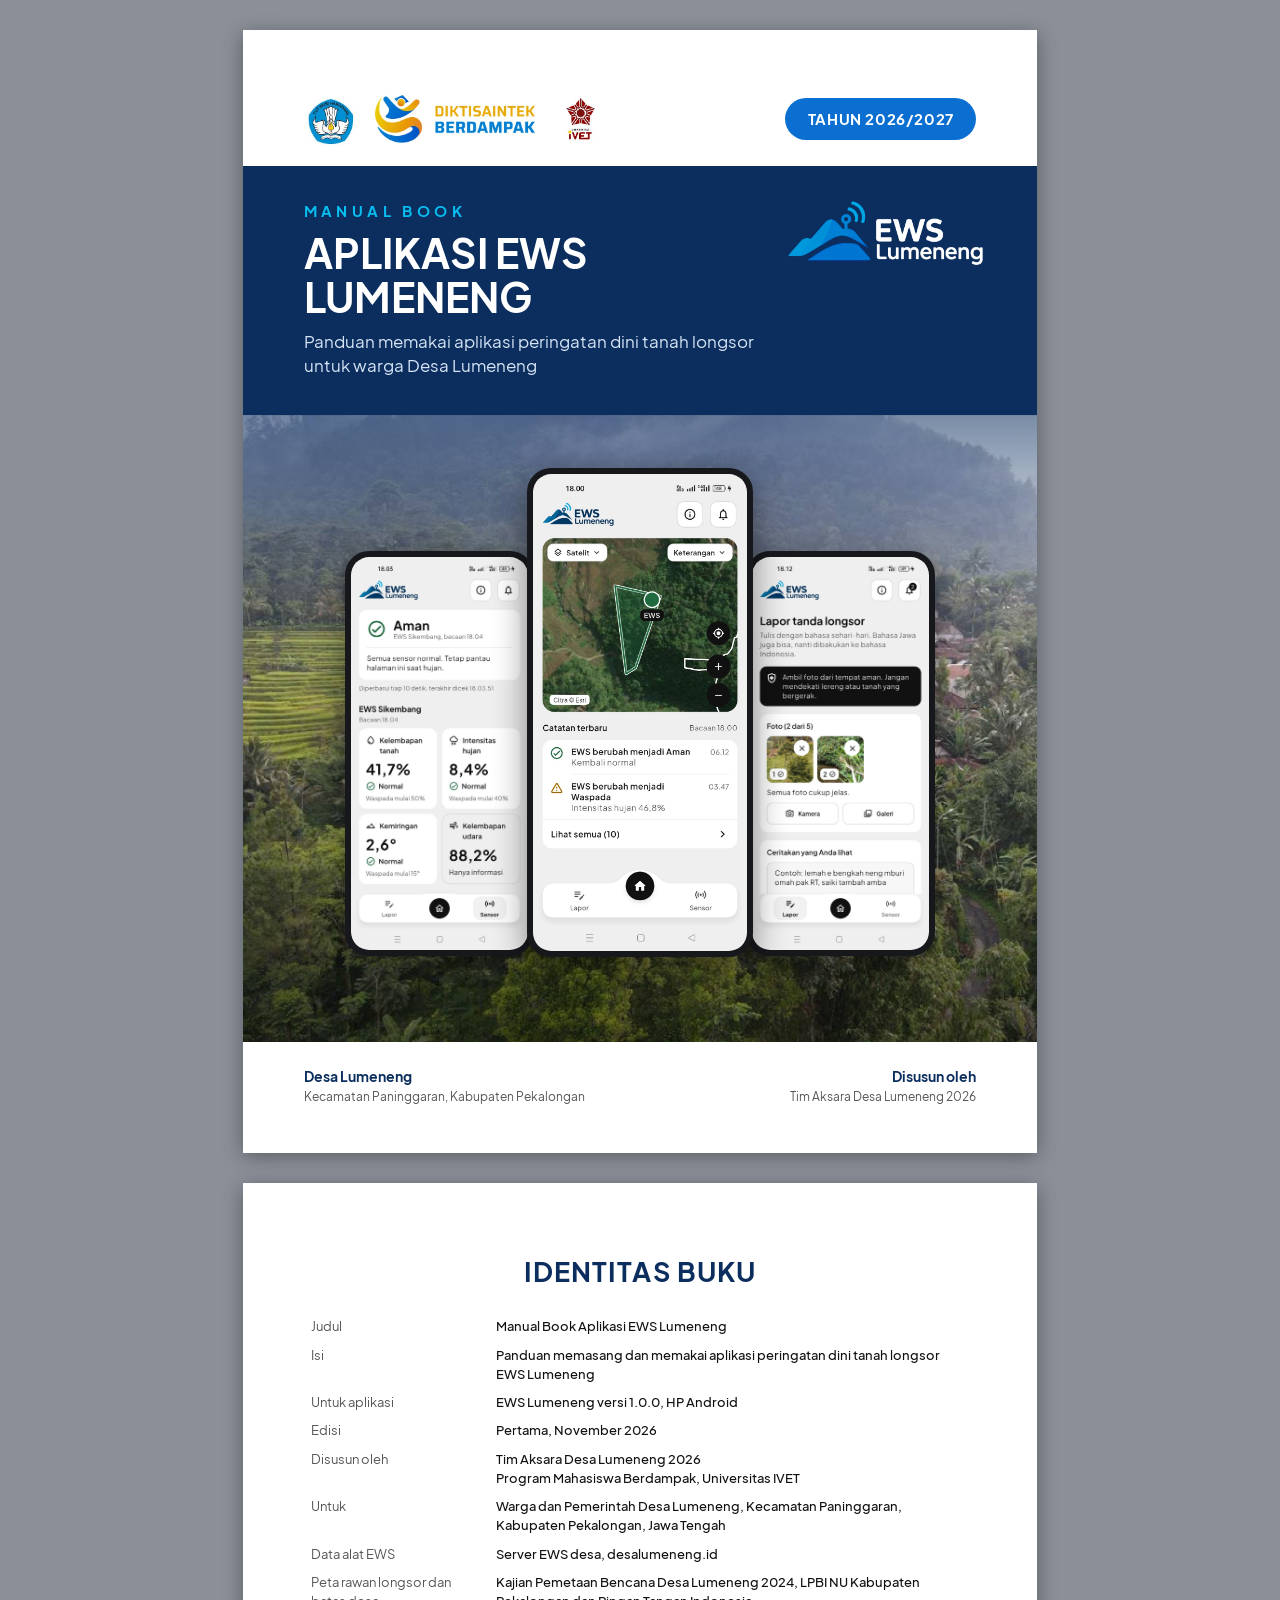
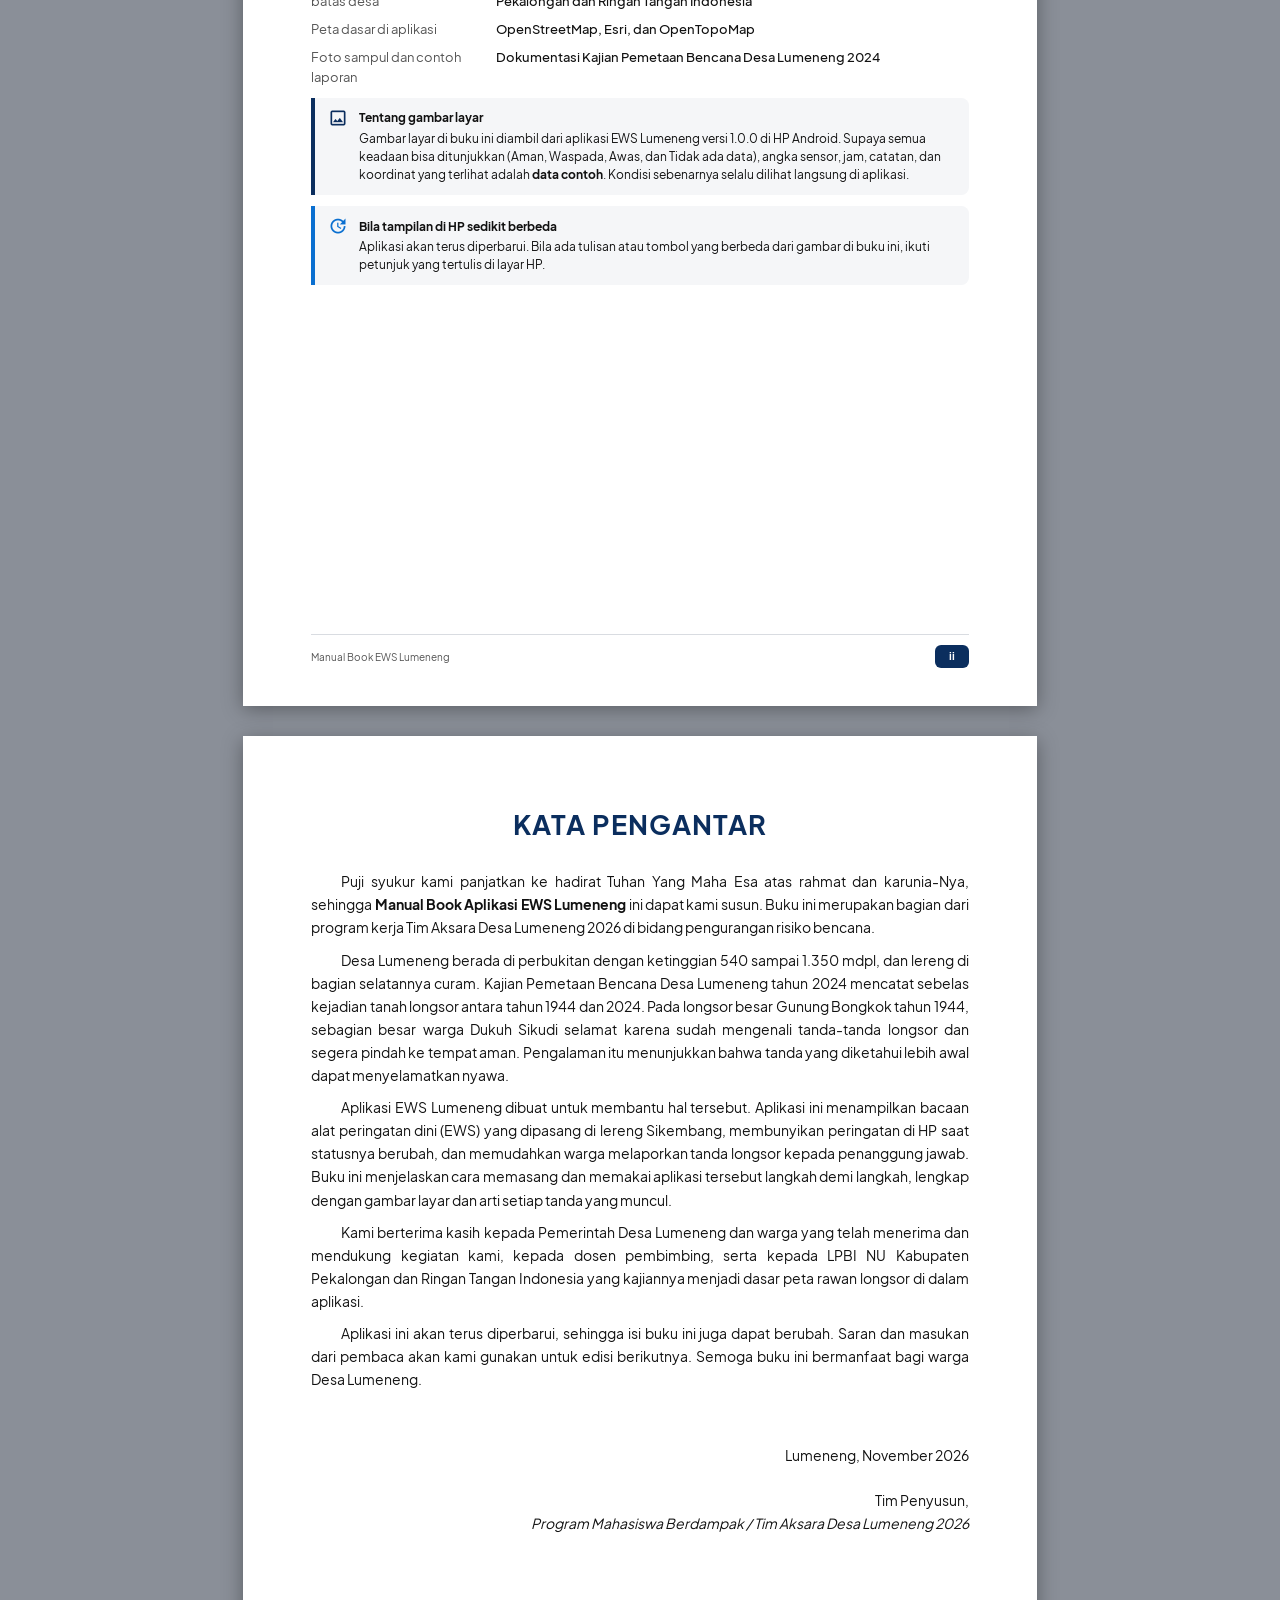
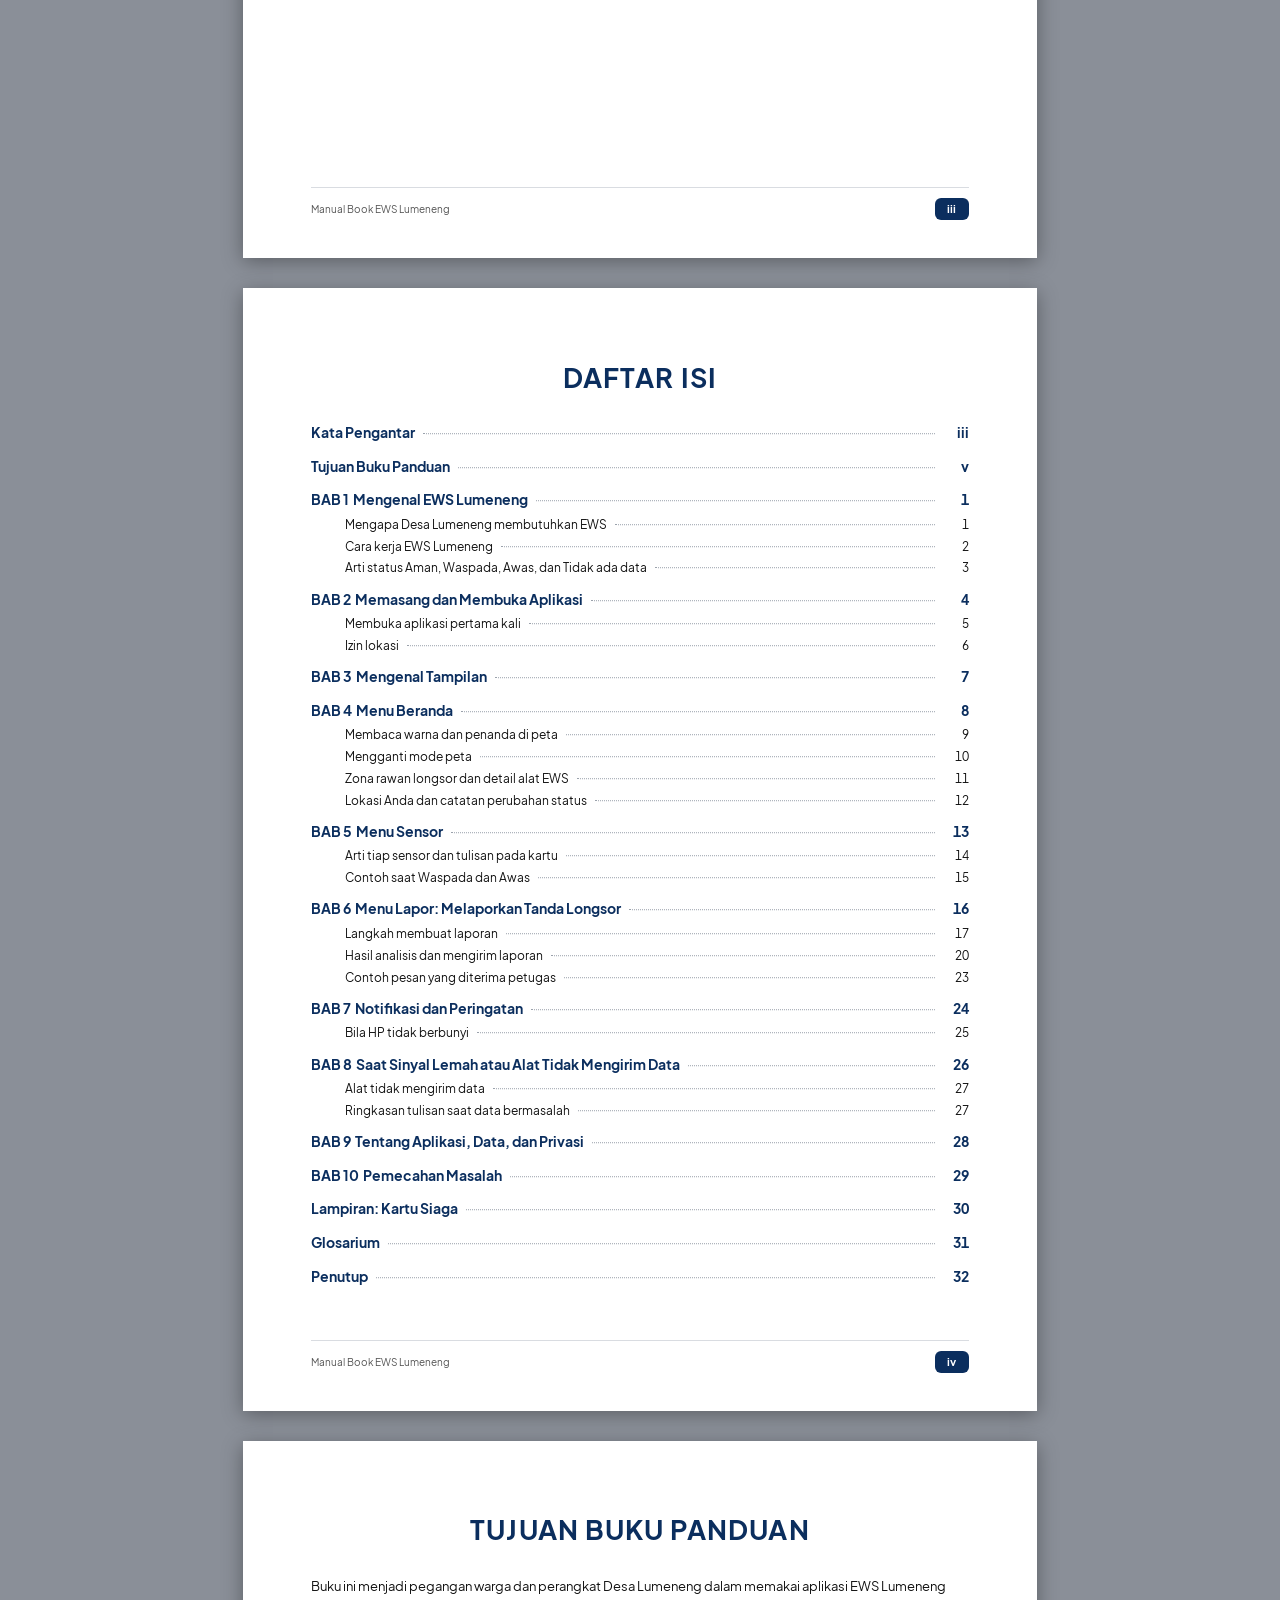
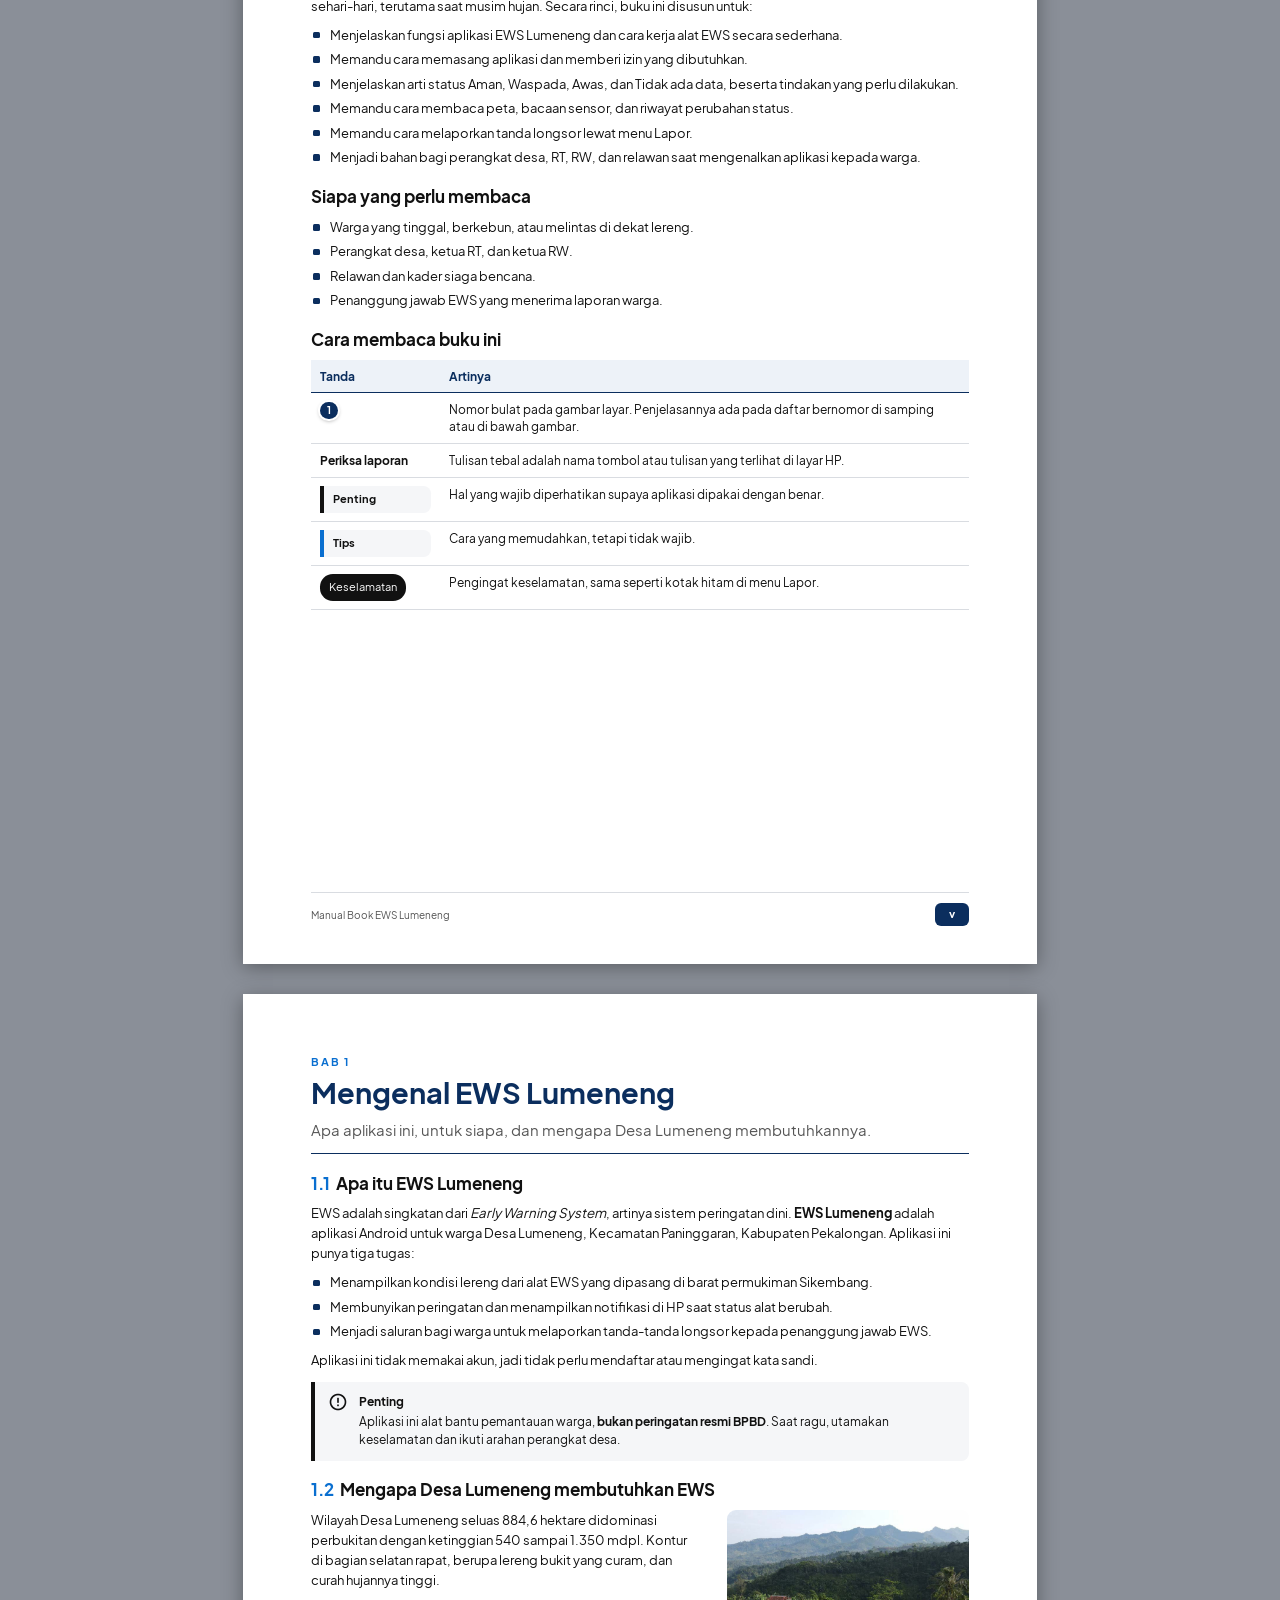
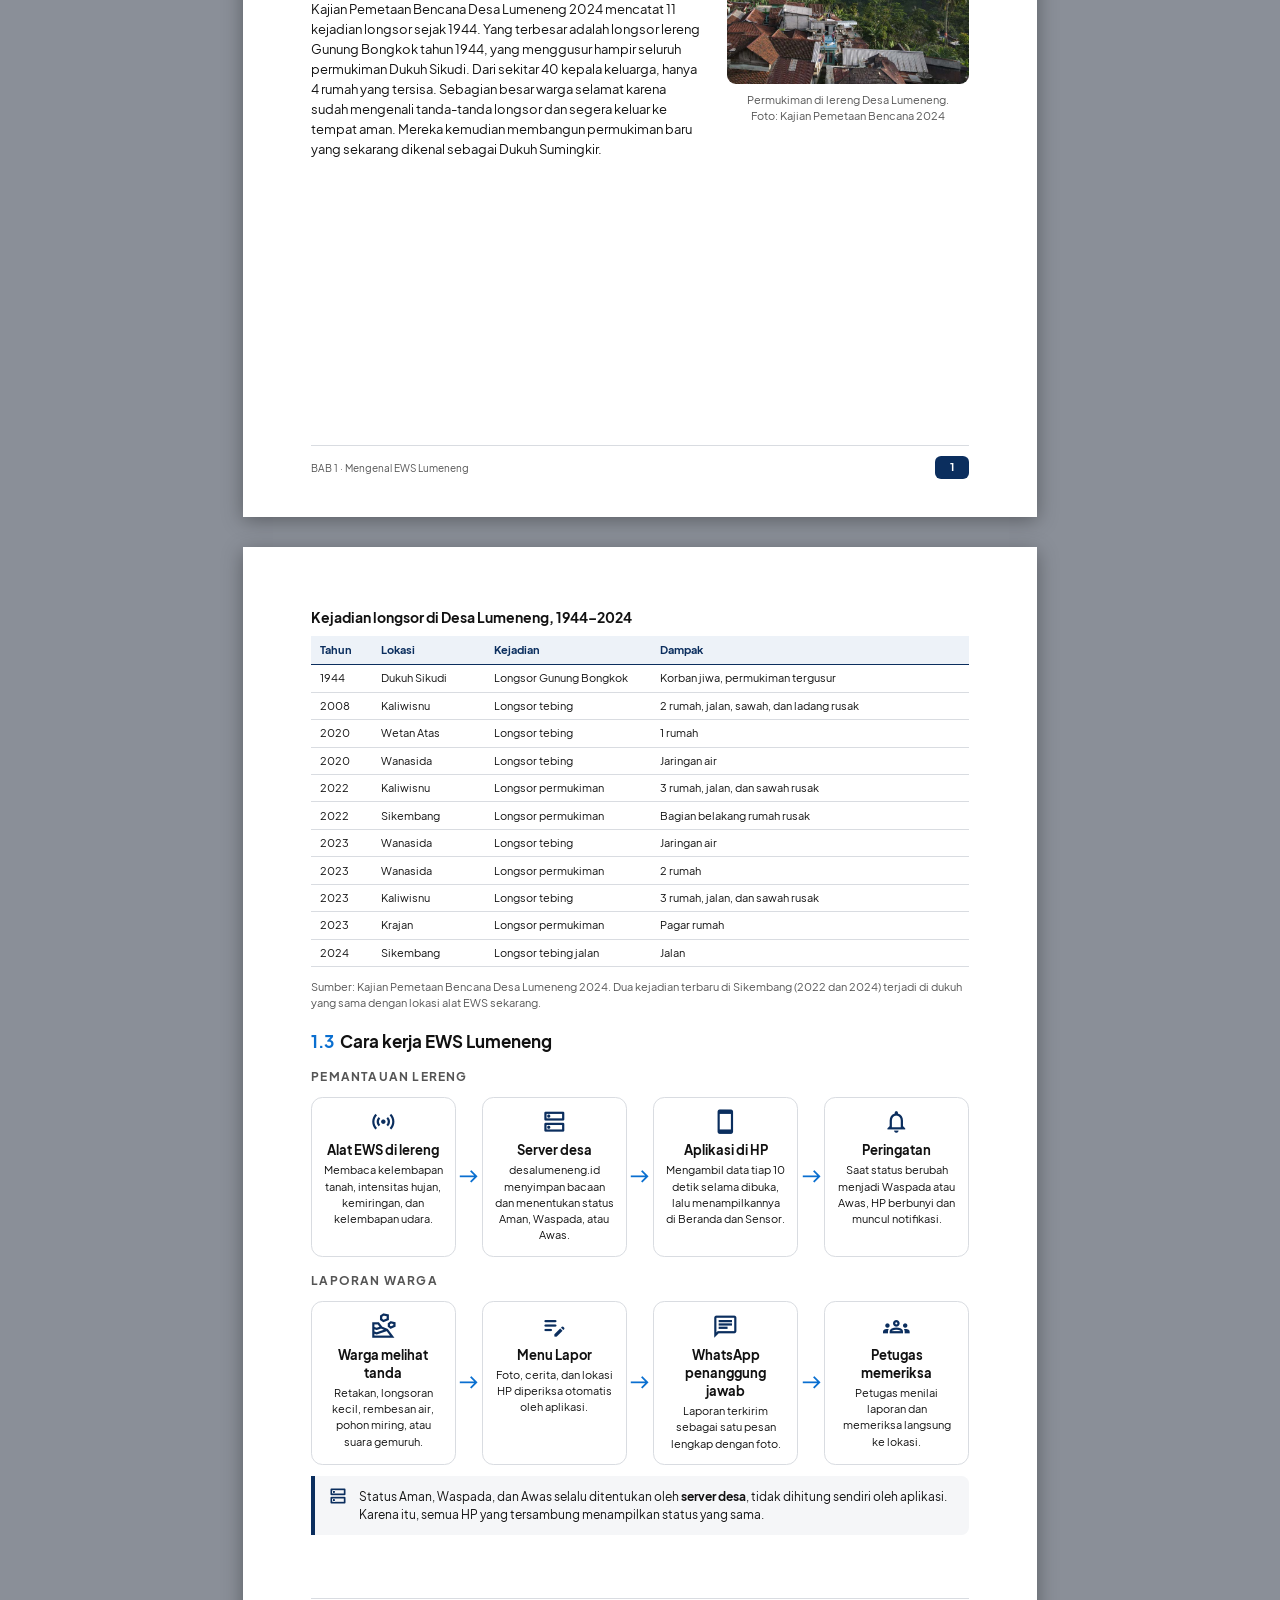
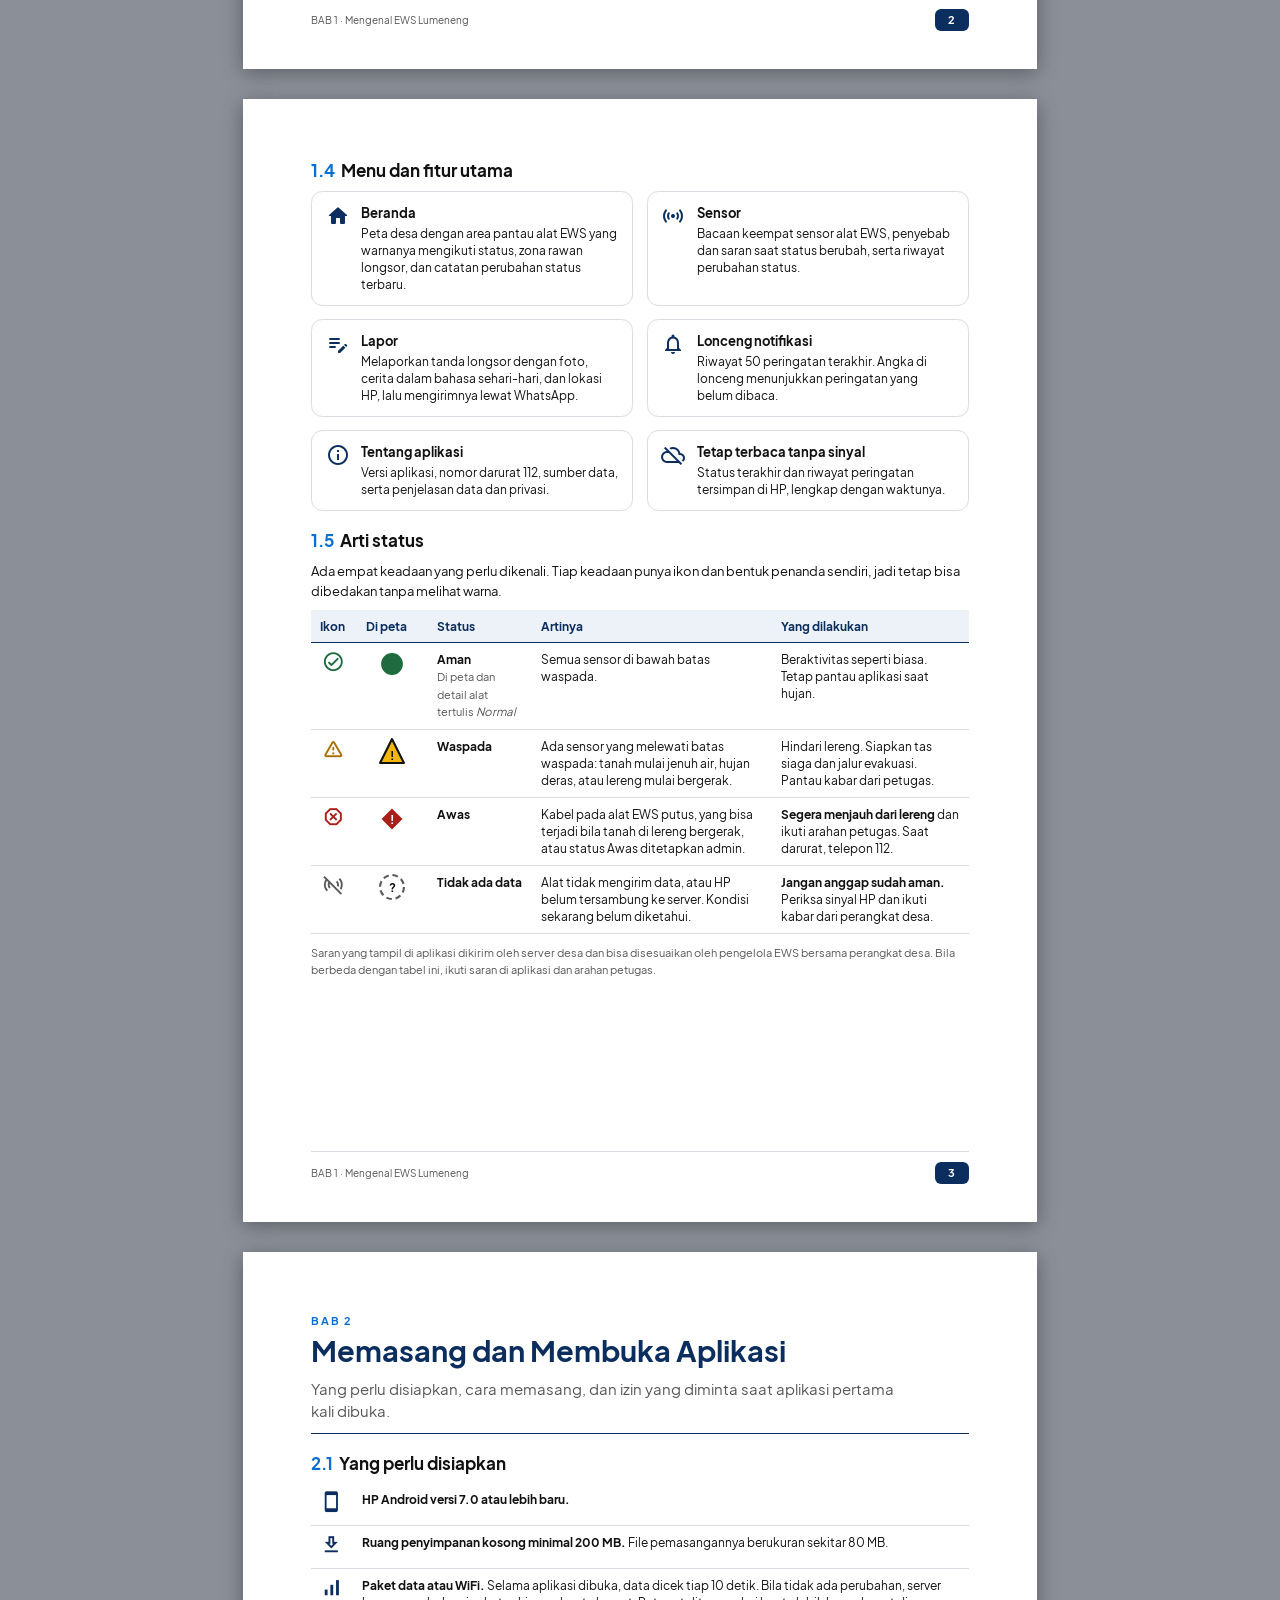
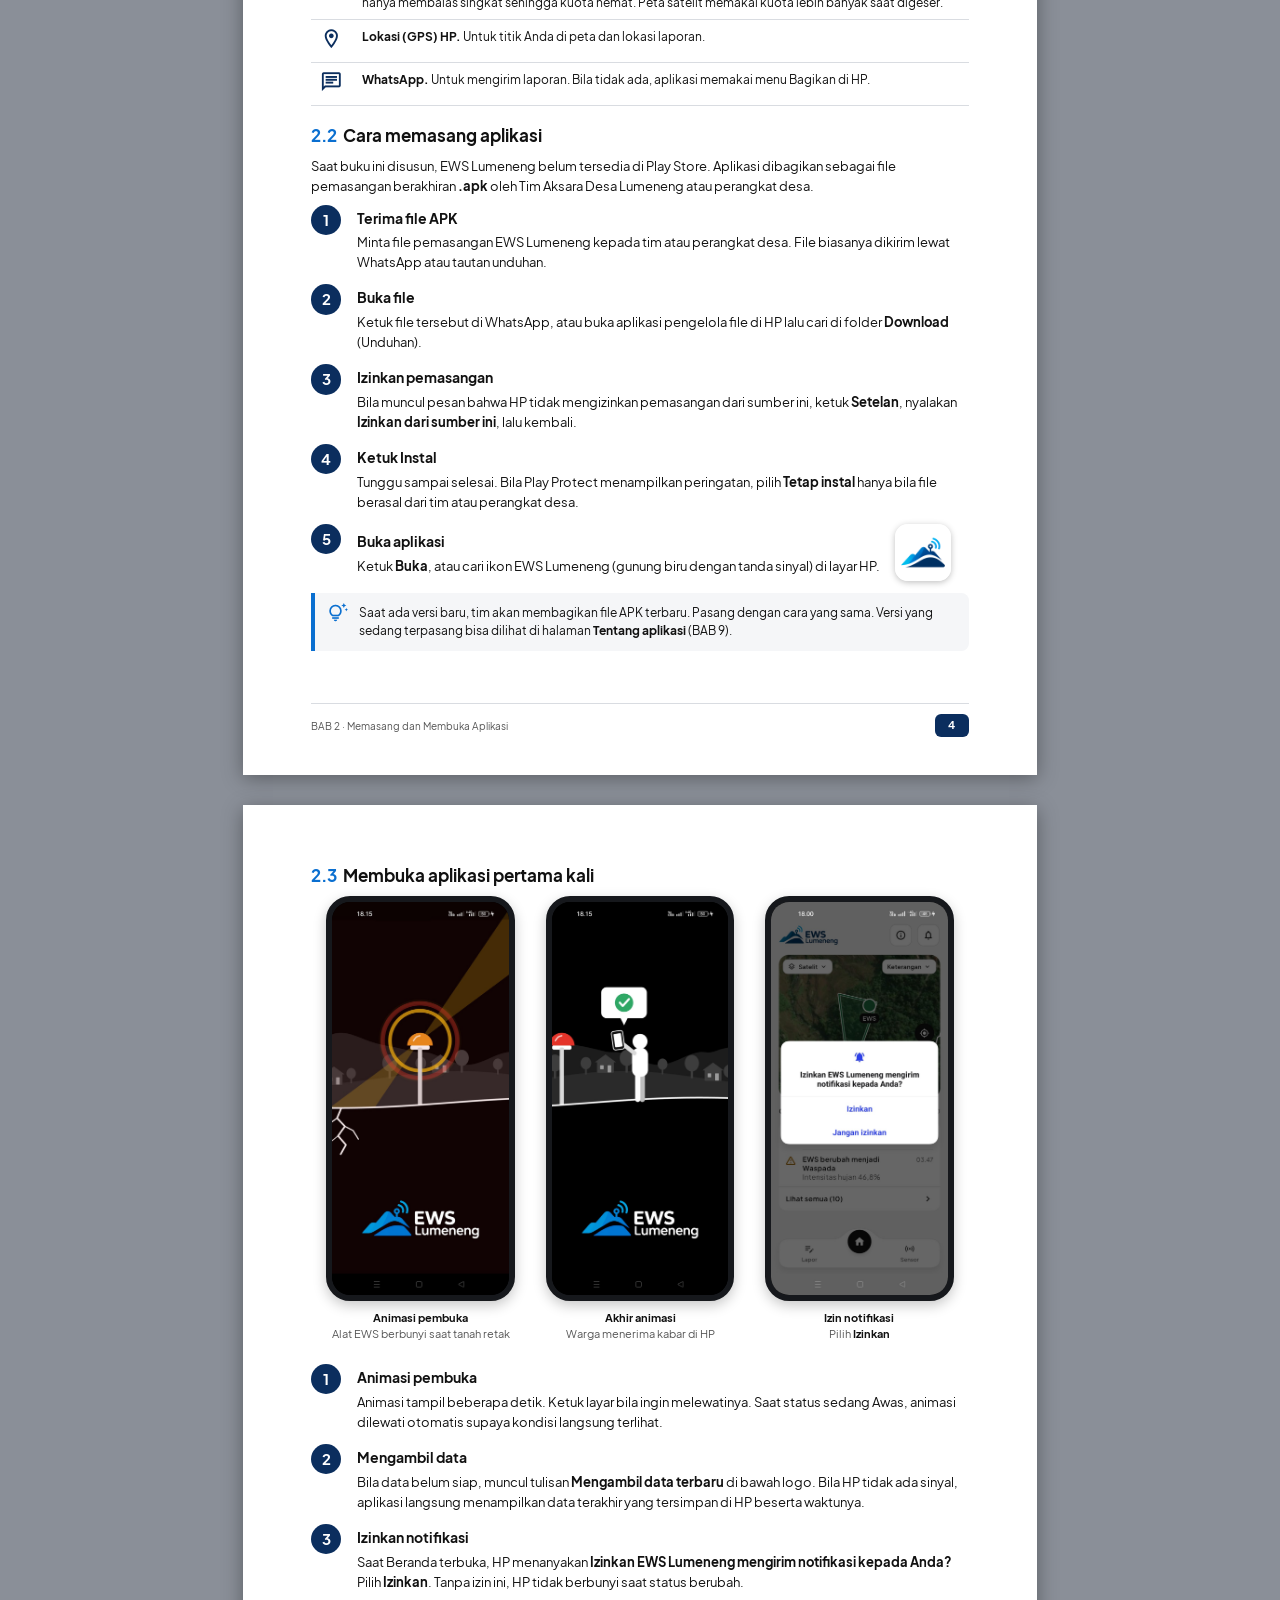
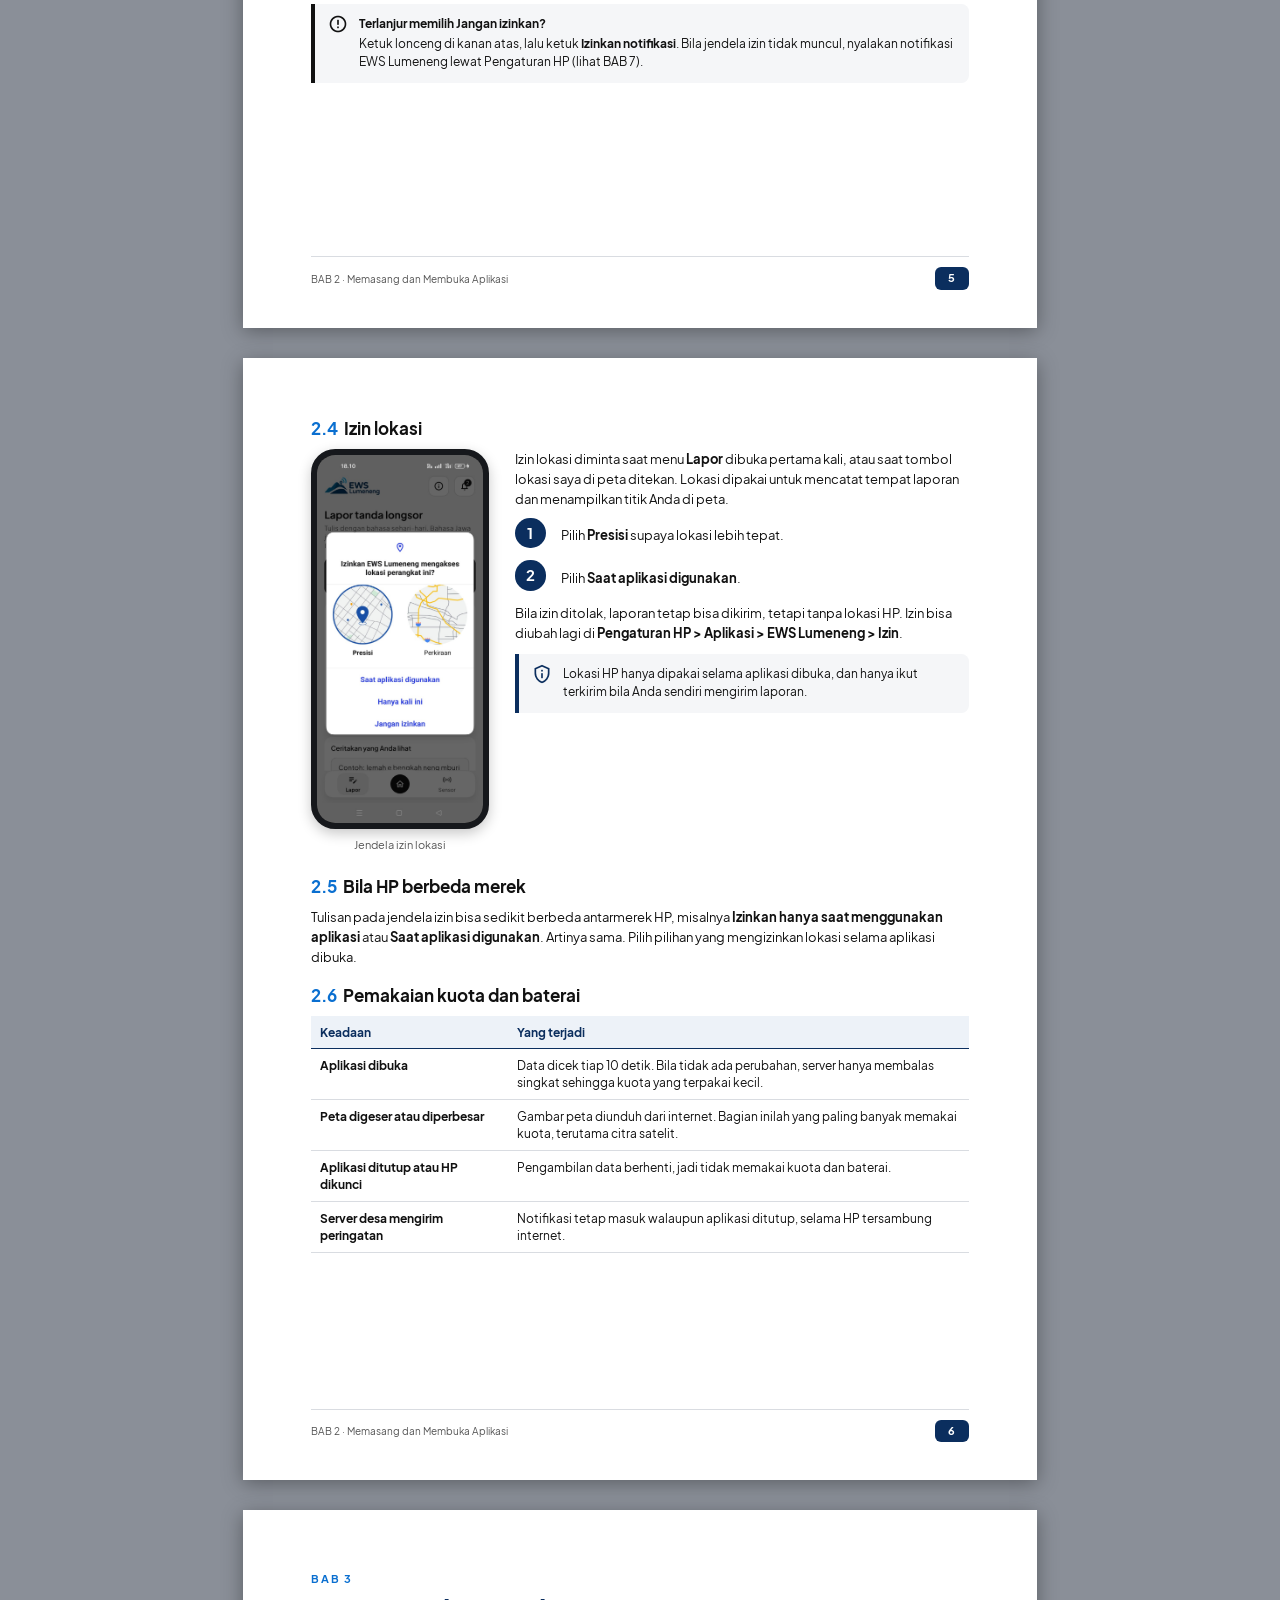
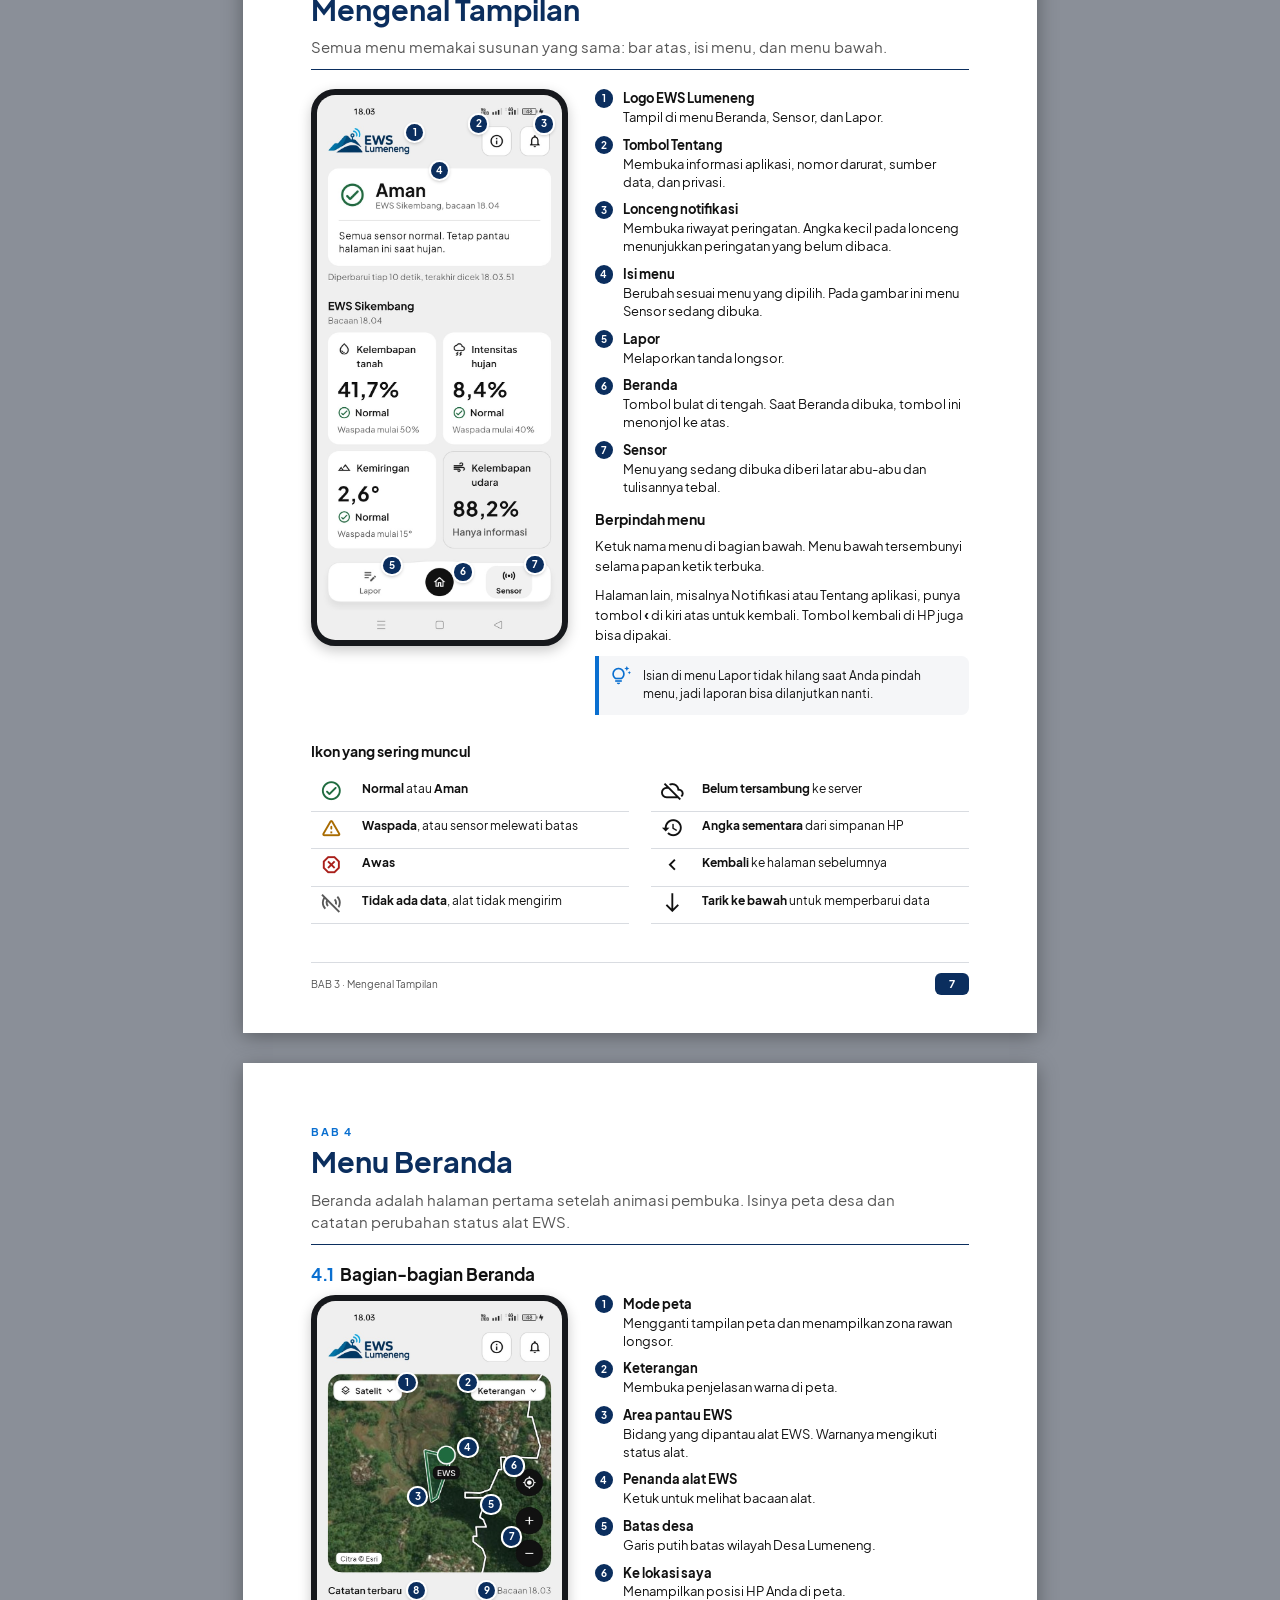
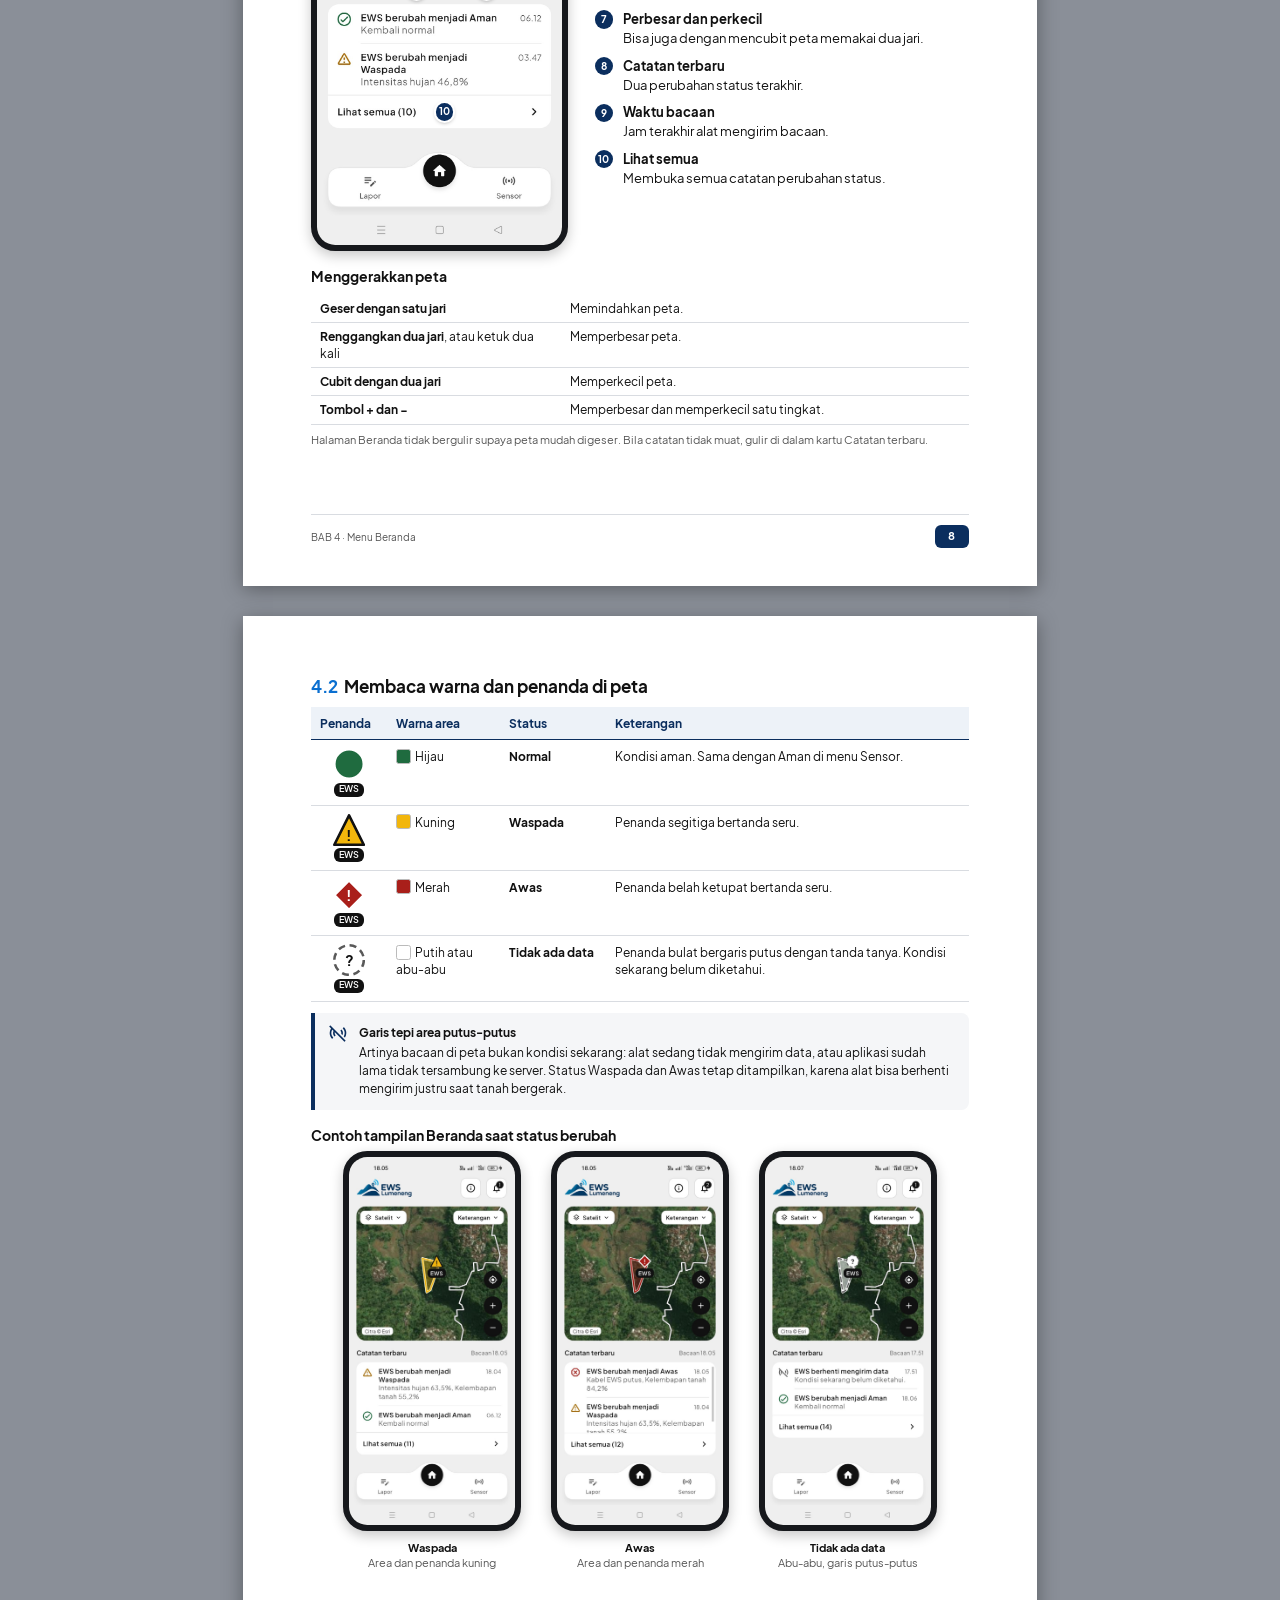
==== manual_book/sumber/manual.html @ 01631544 "docs: user manual for EWS Lumeneng, plus deck tweak 38-page Bahasa Indonesia manual in manual_book/," ====
<!doctype html>
<html lang="id">
<head>
<meta charset="utf-8">
<title>Manual Book Aplikasi EWS Lumeneng</title>
<link rel="stylesheet" href="manual.css">
</head>
<body>

<svg width="0" height="0" style="position:absolute" aria-hidden="true">
  <defs>
    <symbol id="m-normal" viewBox="0 0 32 32">
      <circle cx="16" cy="16" r="14.7" fill="#1F6B3F" stroke="#fff" stroke-width="2.56"/>
    </symbol>
    <symbol id="m-waspada" viewBox="0 0 32 32">
      <path d="M16 1.3 L30.7 30.7 L1.3 30.7 Z" fill="#F2B60C" stroke="#111" stroke-width="2.56" stroke-linejoin="round"/>
      <text x="16" y="27.2" text-anchor="middle" font-family="Jakarta" font-weight="700" font-size="15" fill="#111">!</text>
    </symbol>
    <symbol id="m-awas" viewBox="0 0 32 32">
      <path d="M16 1.3 L30.7 16 L16 30.7 L1.3 16 Z" fill="#A91F1A" stroke="#fff" stroke-width="2.56" stroke-linejoin="round"/>
      <text x="16" y="21.6" text-anchor="middle" font-family="Jakarta" font-weight="700" font-size="15" fill="#fff">!</text>
    </symbol>
    <symbol id="m-nodata" viewBox="0 0 32 32">
      <circle cx="16" cy="16" r="14.7" fill="#fff"/>
      <circle cx="16" cy="16" r="14.7" fill="none" stroke="#595959" stroke-width="2.56" stroke-dasharray="6.94 4.62"/>
      <text x="16" y="21.6" text-anchor="middle" font-family="Jakarta" font-weight="700" font-size="15" fill="#111">?</text>
    </symbol>
  </defs>
</svg>

<!-- ===================== SAMPUL ===================== -->
<section class="page cover nonum front">
  <div class="top">
    <div class="logos">
      <img src="img/logo_kemdikti.png" alt="Kemendiktisaintek">
      <img class="wide" src="img/logo_berdampak.png" alt="Diktisaintek Berdampak">
      <img src="img/logo_ivet.png" alt="Universitas IVET">
    </div>
    <div class="year">TAHUN 2026/2027</div>
  </div>
  <div class="band">
    <div class="kicker">MANUAL BOOK</div>
    <div class="title">APLIKASI EWS<br>LUMENENG</div>
    <div class="sub">Panduan memakai aplikasi peringatan dini tanah longsor untuk warga Desa Lumeneng</div>
    <img class="applogo" src="img/logo_wordmark_light.png" alt="EWS Lumeneng">
  </div>
  <div class="scene">
    <div class="photo" style="background-image:url('img/foto_lumeneng.jpg')"></div>
    <div class="shade"></div>
    <div class="phone" style="width:50mm;left:27mm;top:36mm;"><img src="img/sensor_atas.jpg" alt=""></div>
    <div class="phone" style="width:50mm;left:133mm;top:36mm;"><img src="img/lapor_2_foto.jpg" alt=""></div>
    <div class="phone" style="width:60mm;left:75mm;top:14mm;z-index:2;"><img src="img/beranda.jpg" alt=""></div>
  </div>
  <div class="bottom">
    <div><b>Desa Lumeneng</b><br>Kecamatan Paninggaran, Kabupaten Pekalongan</div>
    <div style="text-align:right"><b>Disusun oleh</b><br>Tim Aksara Desa Lumeneng 2026</div>
  </div>
</section>

<!-- ===================== IDENTITAS ===================== -->
<section class="page front">
  <div class="front-title">IDENTITAS BUKU</div>
  <dl class="meta">
    <dt>Judul</dt><dd>Manual Book Aplikasi EWS Lumeneng</dd>
    <dt>Isi</dt><dd>Panduan memasang dan memakai aplikasi peringatan dini tanah longsor EWS Lumeneng</dd>
    <dt>Untuk aplikasi</dt><dd>EWS Lumeneng versi 1.0.0, HP Android</dd>
    <dt>Edisi</dt><dd>Pertama, November 2026</dd>
    <dt>Disusun oleh</dt><dd>Tim Aksara Desa Lumeneng 2026<br>Program Mahasiswa Berdampak, Universitas IVET</dd>
    <dt>Untuk</dt><dd>Warga dan Pemerintah Desa Lumeneng, Kecamatan Paninggaran, Kabupaten Pekalongan, Jawa Tengah</dd>
    <dt>Data alat EWS</dt><dd>Server EWS desa, desalumeneng.id</dd>
    <dt>Peta rawan longsor dan batas desa</dt><dd>Kajian Pemetaan Bencana Desa Lumeneng 2024, LPBI NU Kabupaten Pekalongan dan Ringan Tangan Indonesia</dd>
    <dt>Peta dasar di aplikasi</dt><dd>OpenStreetMap, Esri, dan OpenTopoMap</dd>
    <dt>Foto sampul dan contoh laporan</dt><dd>Dokumentasi Kajian Pemetaan Bencana Desa Lumeneng 2024</dd>
  </dl>

  <div class="note mt6">
    <i class="mi">&#xf120;</i>
    <div><span class="nt">Tentang gambar layar</span>
      <p>Gambar layar di buku ini diambil dari aplikasi EWS Lumeneng versi 1.0.0 di HP Android. Supaya semua keadaan bisa ditunjukkan (Aman, Waspada, Awas, dan Tidak ada data), angka sensor, jam, catatan, dan koordinat yang terlihat adalah <b>data contoh</b>. Kondisi sebenarnya selalu dilihat langsung di aplikasi.</p>
    </div>
  </div>
  <div class="note tip">
    <i class="mi">&#xe692;</i>
    <div><span class="nt">Bila tampilan di HP sedikit berbeda</span>
      <p>Aplikasi akan terus diperbarui. Bila ada tulisan atau tombol yang berbeda dari gambar di buku ini, ikuti petunjuk yang tertulis di layar HP.</p>
    </div>
  </div>
  <div class="footer"><span class="fl"></span><span class="pn"></span></div>
</section>

<!-- ===================== KATA PENGANTAR ===================== -->
<section class="page front" id="pengantar">
  <div class="front-title">KATA PENGANTAR</div>
  <div style="font-size:10.5pt;line-height:1.65;text-align:justify;">
    <p style="text-indent:8mm">Puji syukur kami panjatkan ke hadirat Tuhan Yang Maha Esa atas rahmat dan karunia-Nya, sehingga <b>Manual Book Aplikasi EWS Lumeneng</b> ini dapat kami susun. Buku ini merupakan bagian dari program kerja Tim Aksara Desa Lumeneng 2026 di bidang pengurangan risiko bencana.</p>
    <p style="text-indent:8mm">Desa Lumeneng berada di perbukitan dengan ketinggian 540 sampai 1.350 mdpl, dan lereng di bagian selatannya curam. Kajian Pemetaan Bencana Desa Lumeneng tahun 2024 mencatat sebelas kejadian tanah longsor antara tahun 1944 dan 2024. Pada longsor besar Gunung Bongkok tahun 1944, sebagian besar warga Dukuh Sikudi selamat karena sudah mengenali tanda-tanda longsor dan segera pindah ke tempat aman. Pengalaman itu menunjukkan bahwa tanda yang diketahui lebih awal dapat menyelamatkan nyawa.</p>
    <p style="text-indent:8mm">Aplikasi EWS Lumeneng dibuat untuk membantu hal tersebut. Aplikasi ini menampilkan bacaan alat peringatan dini (EWS) yang dipasang di lereng Sikembang, membunyikan peringatan di HP saat statusnya berubah, dan memudahkan warga melaporkan tanda longsor kepada penanggung jawab. Buku ini menjelaskan cara memasang dan memakai aplikasi tersebut langkah demi langkah, lengkap dengan gambar layar dan arti setiap tanda yang muncul.</p>
    <p style="text-indent:8mm">Kami berterima kasih kepada Pemerintah Desa Lumeneng dan warga yang telah menerima dan mendukung kegiatan kami, kepada dosen pembimbing, serta kepada LPBI NU Kabupaten Pekalongan dan Ringan Tangan Indonesia yang kajiannya menjadi dasar peta rawan longsor di dalam aplikasi.</p>
    <p style="text-indent:8mm">Aplikasi ini akan terus diperbarui, sehingga isi buku ini juga dapat berubah. Saran dan masukan dari pembaca akan kami gunakan untuk edisi berikutnya. Semoga buku ini bermanfaat bagi warga Desa Lumeneng.</p>
  </div>
  <div style="margin-top:14mm;text-align:right;font-size:10.5pt;line-height:1.6">
    Lumeneng, November 2026<br><br>
    Tim Penyusun,<br>
    <i>Program Mahasiswa Berdampak / Tim Aksara Desa Lumeneng 2026</i>
  </div>
  <div class="footer"><span class="fl"></span><span class="pn"></span></div>
</section>

<!-- ===================== DAFTAR ISI ===================== -->
<section class="page front" id="daftar-isi">
  <div class="front-title">DAFTAR ISI</div>
  <div class="toc">
    <a class="t1" href="#pengantar"><span>Kata Pengantar</span><span class="dots"></span><span class="pg" data-ref="pengantar"></span></a>
    <a class="t1" href="#tujuan"><span>Tujuan Buku Panduan</span><span class="dots"></span><span class="pg" data-ref="tujuan"></span></a>

    <a class="t1" href="#bab1"><span>BAB 1&nbsp; Mengenal EWS Lumeneng</span><span class="dots"></span><span class="pg" data-ref="bab1"></span></a>
    <a class="t2" href="#s1-2"><span>Mengapa Desa Lumeneng membutuhkan EWS</span><span class="dots"></span><span class="pg" data-ref="s1-2"></span></a>
    <a class="t2" href="#s1-3"><span>Cara kerja EWS Lumeneng</span><span class="dots"></span><span class="pg" data-ref="s1-3"></span></a>
    <a class="t2" href="#s1-5"><span>Arti status Aman, Waspada, Awas, dan Tidak ada data</span><span class="dots"></span><span class="pg" data-ref="s1-5"></span></a>

    <a class="t1" href="#bab2"><span>BAB 2&nbsp; Memasang dan Membuka Aplikasi</span><span class="dots"></span><span class="pg" data-ref="bab2"></span></a>
    <a class="t2" href="#s2-3"><span>Membuka aplikasi pertama kali</span><span class="dots"></span><span class="pg" data-ref="s2-3"></span></a>
    <a class="t2" href="#s2-4"><span>Izin lokasi</span><span class="dots"></span><span class="pg" data-ref="s2-4"></span></a>

    <a class="t1" href="#bab3"><span>BAB 3&nbsp; Mengenal Tampilan</span><span class="dots"></span><span class="pg" data-ref="bab3"></span></a>

    <a class="t1" href="#bab4"><span>BAB 4&nbsp; Menu Beranda</span><span class="dots"></span><span class="pg" data-ref="bab4"></span></a>
    <a class="t2" href="#s4-2"><span>Membaca warna dan penanda di peta</span><span class="dots"></span><span class="pg" data-ref="s4-2"></span></a>
    <a class="t2" href="#s4-4"><span>Mengganti mode peta</span><span class="dots"></span><span class="pg" data-ref="s4-4"></span></a>
    <a class="t2" href="#s4-5"><span>Zona rawan longsor dan detail alat EWS</span><span class="dots"></span><span class="pg" data-ref="s4-5"></span></a>
    <a class="t2" href="#s4-7"><span>Lokasi Anda dan catatan perubahan status</span><span class="dots"></span><span class="pg" data-ref="s4-7"></span></a>

    <a class="t1" href="#bab5"><span>BAB 5&nbsp; Menu Sensor</span><span class="dots"></span><span class="pg" data-ref="bab5"></span></a>
    <a class="t2" href="#s5-2"><span>Arti tiap sensor dan tulisan pada kartu</span><span class="dots"></span><span class="pg" data-ref="s5-2"></span></a>
    <a class="t2" href="#s5-4"><span>Contoh saat Waspada dan Awas</span><span class="dots"></span><span class="pg" data-ref="s5-4"></span></a>

    <a class="t1" href="#bab6"><span>BAB 6&nbsp; Menu Lapor: Melaporkan Tanda Longsor</span><span class="dots"></span><span class="pg" data-ref="bab6"></span></a>
    <a class="t2" href="#s6-3"><span>Langkah membuat laporan</span><span class="dots"></span><span class="pg" data-ref="s6-3"></span></a>
    <a class="t2" href="#s6-4"><span>Hasil analisis dan mengirim laporan</span><span class="dots"></span><span class="pg" data-ref="s6-4"></span></a>
    <a class="t2" href="#s6-6"><span>Contoh pesan yang diterima petugas</span><span class="dots"></span><span class="pg" data-ref="s6-6"></span></a>

    <a class="t1" href="#bab7"><span>BAB 7&nbsp; Notifikasi dan Peringatan</span><span class="dots"></span><span class="pg" data-ref="bab7"></span></a>
    <a class="t2" href="#s7-3"><span>Bila HP tidak berbunyi</span><span class="dots"></span><span class="pg" data-ref="s7-3"></span></a>
    <a class="t1" href="#bab8"><span>BAB 8&nbsp; Saat Sinyal Lemah atau Alat Tidak Mengirim Data</span><span class="dots"></span><span class="pg" data-ref="bab8"></span></a>
    <a class="t2" href="#s8-4"><span>Alat tidak mengirim data</span><span class="dots"></span><span class="pg" data-ref="s8-4"></span></a>
    <a class="t2" href="#s8-6"><span>Ringkasan tulisan saat data bermasalah</span><span class="dots"></span><span class="pg" data-ref="s8-6"></span></a>
    <a class="t1" href="#bab9"><span>BAB 9&nbsp; Tentang Aplikasi, Data, dan Privasi</span><span class="dots"></span><span class="pg" data-ref="bab9"></span></a>
    <a class="t1" href="#bab10"><span>BAB 10&nbsp; Pemecahan Masalah</span><span class="dots"></span><span class="pg" data-ref="bab10"></span></a>

    <a class="t1" href="#siaga"><span>Lampiran: Kartu Siaga</span><span class="dots"></span><span class="pg" data-ref="siaga"></span></a>
    <a class="t1" href="#glosarium"><span>Glosarium</span><span class="dots"></span><span class="pg" data-ref="glosarium"></span></a>
    <a class="t1" href="#penutup"><span>Penutup</span><span class="dots"></span><span class="pg" data-ref="penutup"></span></a>
  </div>
  <div class="footer"><span class="fl"></span><span class="pn"></span></div>
</section>

<!-- ===================== TUJUAN ===================== -->
<section class="page front" id="tujuan">
  <div class="front-title">TUJUAN BUKU PANDUAN</div>
  <p>Buku ini menjadi pegangan warga dan perangkat Desa Lumeneng dalam memakai aplikasi EWS Lumeneng sehari-hari, terutama saat musim hujan. Secara rinci, buku ini disusun untuk:</p>
  <ul class="dots">
    <li>Menjelaskan fungsi aplikasi EWS Lumeneng dan cara kerja alat EWS secara sederhana.</li>
    <li>Memandu cara memasang aplikasi dan memberi izin yang dibutuhkan.</li>
    <li>Menjelaskan arti status Aman, Waspada, Awas, dan Tidak ada data, beserta tindakan yang perlu dilakukan.</li>
    <li>Memandu cara membaca peta, bacaan sensor, dan riwayat perubahan status.</li>
    <li>Memandu cara melaporkan tanda longsor lewat menu Lapor.</li>
    <li>Menjadi bahan bagi perangkat desa, RT, RW, dan relawan saat mengenalkan aplikasi kepada warga.</li>
  </ul>

  <h2>Siapa yang perlu membaca</h2>
  <ul class="dots">
    <li>Warga yang tinggal, berkebun, atau melintas di dekat lereng.</li>
    <li>Perangkat desa, ketua RT, dan ketua RW.</li>
    <li>Relawan dan kader siaga bencana.</li>
    <li>Penanggung jawab EWS yang menerima laporan warga.</li>
  </ul>

  <h2>Cara membaca buku ini</h2>
  <table class="tbl">
    <tr><th style="width:34mm">Tanda</th><th>Artinya</th></tr>
    <tr><td><span class="co" style="position:static;display:inline-block;margin:0">1</span></td><td>Nomor bulat pada gambar layar. Penjelasannya ada pada daftar bernomor di samping atau di bawah gambar.</td></tr>
    <tr><td><b>Periksa laporan</b></td><td>Tulisan tebal adalah nama tombol atau tulisan yang terlihat di layar HP.</td></tr>
    <tr><td><span class="note important mb0" style="margin:0;padding:1.4mm 2.4mm;font-size:8.6pt"><b>Penting</b></span></td><td>Hal yang wajib diperhatikan supaya aplikasi dipakai dengan benar.</td></tr>
    <tr><td><span class="note tip mb0" style="margin:0;padding:1.4mm 2.4mm;font-size:8.6pt"><b>Tips</b></span></td><td>Cara yang memudahkan, tetapi tidak wajib.</td></tr>
    <tr><td><span class="safety mb0" style="margin:0;padding:1.4mm 2.4mm;font-size:8.6pt;display:inline-flex">Keselamatan</span></td><td>Pengingat keselamatan, sama seperti kotak hitam di menu Lapor.</td></tr>
  </table>
  <div class="footer"><span class="fl"></span><span class="pn"></span></div>
</section>

<!-- ===================== BAB 1 ===================== -->
<section class="page main" id="bab1">
  <div class="chapter-head">
    <div class="bab">Bab 1</div>
    <h1>Mengenal EWS Lumeneng</h1>
    <div class="lead mb0">Apa aplikasi ini, untuk siapa, dan mengapa Desa Lumeneng membutuhkannya.</div>
  </div>

  <h2><span class="n">1.1</span>Apa itu EWS Lumeneng</h2>
  <p>EWS adalah singkatan dari <i>Early Warning System</i>, artinya sistem peringatan dini. <b>EWS Lumeneng</b> adalah aplikasi Android untuk warga Desa Lumeneng, Kecamatan Paninggaran, Kabupaten Pekalongan. Aplikasi ini punya tiga tugas:</p>
  <ul class="dots">
    <li>Menampilkan kondisi lereng dari alat EWS yang dipasang di barat permukiman Sikembang.</li>
    <li>Membunyikan peringatan dan menampilkan notifikasi di HP saat status alat berubah.</li>
    <li>Menjadi saluran bagi warga untuk melaporkan tanda-tanda longsor kepada penanggung jawab EWS.</li>
  </ul>
  <p>Aplikasi ini tidak memakai akun, jadi tidak perlu mendaftar atau mengingat kata sandi.</p>
  <div class="note important">
    <i class="mi">&#xe238;</i>
    <div><span class="nt">Penting</span>
      <p>Aplikasi ini alat bantu pemantauan warga, <b>bukan peringatan resmi BPBD</b>. Saat ragu, utamakan keselamatan dan ikuti arahan perangkat desa.</p>
    </div>
  </div>

  <h2 id="s1-2"><span class="n">1.2</span>Mengapa Desa Lumeneng membutuhkan EWS</h2>
  <div class="row">
    <div class="grow">
      <p>Wilayah Desa Lumeneng seluas 884,6 hektare didominasi perbukitan dengan ketinggian 540 sampai 1.350 mdpl. Kontur di bagian selatan rapat, berupa lereng bukit yang curam, dan curah hujannya tinggi.</p>
      <p>Kajian Pemetaan Bencana Desa Lumeneng 2024 mencatat 11 kejadian longsor sejak 1944. Yang terbesar adalah longsor lereng Gunung Bongkok tahun 1944, yang menggusur hampir seluruh permukiman Dukuh Sikudi. Dari sekitar 40 kepala keluarga, hanya 4 rumah yang tersisa. Sebagian besar warga selamat karena sudah mengenali tanda-tanda longsor dan segera keluar ke tempat aman. Mereka kemudian membangun permukiman baru yang sekarang dikenal sebagai Dukuh Sumingkir.</p>
    </div>
    <div class="shot" style="width:64mm;flex:none">
      <img src="img/foto_permukiman.jpg" alt="" style="width:64mm;height:46mm;object-fit:cover;border-radius:2.4mm;display:block">
      <div class="cap">Permukiman di lereng Desa Lumeneng.<br>Foto: Kajian Pemetaan Bencana 2024</div>
    </div>
  </div>
  <div class="footer"><span class="fl"></span><span class="pn"></span></div>
</section>

<section class="page main">
  <h3 class="mt0">Kejadian longsor di Desa Lumeneng, 1944–2024</h3>
  <table class="tbl compact" style="font-size:8.6pt">
    <tr><th style="width:16mm">Tahun</th><th style="width:30mm">Lokasi</th><th style="width:44mm">Kejadian</th><th>Dampak</th></tr>
    <tr><td>1944</td><td>Dukuh Sikudi</td><td>Longsor Gunung Bongkok</td><td>Korban jiwa, permukiman tergusur</td></tr>
    <tr><td>2008</td><td>Kaliwisnu</td><td>Longsor tebing</td><td>2 rumah, jalan, sawah, dan ladang rusak</td></tr>
    <tr><td>2020</td><td>Wetan Atas</td><td>Longsor tebing</td><td>1 rumah</td></tr>
    <tr><td>2020</td><td>Wanasida</td><td>Longsor tebing</td><td>Jaringan air</td></tr>
    <tr><td>2022</td><td>Kaliwisnu</td><td>Longsor permukiman</td><td>3 rumah, jalan, dan sawah rusak</td></tr>
    <tr><td>2022</td><td>Sikembang</td><td>Longsor permukiman</td><td>Bagian belakang rumah rusak</td></tr>
    <tr><td>2023</td><td>Wanasida</td><td>Longsor tebing</td><td>Jaringan air</td></tr>
    <tr><td>2023</td><td>Wanasida</td><td>Longsor permukiman</td><td>2 rumah</td></tr>
    <tr><td>2023</td><td>Kaliwisnu</td><td>Longsor tebing</td><td>3 rumah, jalan, dan sawah rusak</td></tr>
    <tr><td>2023</td><td>Krajan</td><td>Longsor permukiman</td><td>Pagar rumah</td></tr>
    <tr><td>2024</td><td>Sikembang</td><td>Longsor tebing jalan</td><td>Jalan</td></tr>
  </table>
  <p class="small soft">Sumber: Kajian Pemetaan Bencana Desa Lumeneng 2024. Dua kejadian terbaru di Sikembang (2022 dan 2024) terjadi di dukuh yang sama dengan lokasi alat EWS sekarang.</p>

  <h2 id="s1-3"><span class="n">1.3</span>Cara kerja EWS Lumeneng</h2>
  <div class="flow-title">Pemantauan lereng</div>
  <div class="flow">
    <div class="node"><i class="mi">&#xf35a;</i><b>Alat EWS di lereng</b>Membaca kelembapan tanah, intensitas hujan, kemiringan, dan kelembapan udara.</div>
    <div class="arrow"><i class="mi">&#xe216;</i></div>
    <div class="node"><i class="mi">&#xefd4;</i><b>Server desa</b>desalumeneng.id menyimpan bacaan dan menentukan status Aman, Waspada, atau Awas.</div>
    <div class="arrow"><i class="mi">&#xe216;</i></div>
    <div class="node"><i class="mi">&#xf3a9;</i><b>Aplikasi di HP</b>Mengambil data tiap 10 detik selama dibuka, lalu menampilkannya di Beranda dan Sensor.</div>
    <div class="arrow"><i class="mi">&#xe216;</i></div>
    <div class="node"><i class="mi">&#xe451;</i><b>Peringatan</b>Saat status berubah menjadi Waspada atau Awas, HP berbunyi dan muncul notifikasi.</div>
  </div>
  <div class="flow-title">Laporan warga</div>
  <div class="flow">
    <div class="node"><i class="mi">&#xf06f6;</i><b>Warga melihat tanda</b>Retakan, longsoran kecil, rembesan air, pohon miring, atau suara gemuruh.</div>
    <div class="arrow"><i class="mi">&#xe216;</i></div>
    <div class="node"><i class="mi">&#xf030f;</i><b>Menu Lapor</b>Foto, cerita, dan lokasi HP diperiksa otomatis oleh aplikasi.</div>
    <div class="arrow"><i class="mi">&#xe216;</i></div>
    <div class="node"><i class="mi">&#xef44;</i><b>WhatsApp penanggung jawab</b>Laporan terkirim sebagai satu pesan lengkap dengan foto.</div>
    <div class="arrow"><i class="mi">&#xe216;</i></div>
    <div class="node"><i class="mi">&#xf0db;</i><b>Petugas memeriksa</b>Petugas menilai laporan dan memeriksa langsung ke lokasi.</div>
  </div>
  <div class="note">
    <i class="mi">&#xefd4;</i>
    <div><p>Status Aman, Waspada, dan Awas selalu ditentukan oleh <b>server desa</b>, tidak dihitung sendiri oleh aplikasi. Karena itu, semua HP yang tersambung menampilkan status yang sama.</p></div>
  </div>
  <div class="footer"><span class="fl"></span><span class="pn"></span></div>
</section>

<section class="page main">
  <h2 class="mt0"><span class="n">1.4</span>Menu dan fitur utama</h2>
  <div class="cards">
    <div class="card"><i class="mi">&#xf7f5;</i><div><b>Beranda</b>Peta desa dengan area pantau alat EWS yang warnanya mengikuti status, zona rawan longsor, dan catatan perubahan status terbaru.</div></div>
    <div class="card"><i class="mi">&#xf014c;</i><div><b>Sensor</b>Bacaan keempat sensor alat EWS, penyebab dan saran saat status berubah, serta riwayat perubahan status.</div></div>
    <div class="card"><i class="mi">&#xf030f;</i><div><b>Lapor</b>Melaporkan tanda longsor dengan foto, cerita dalam bahasa sehari-hari, dan lokasi HP, lalu mengirimnya lewat WhatsApp.</div></div>
    <div class="card"><i class="mi">&#xe451;</i><div><b>Lonceng notifikasi</b>Riwayat 50 peringatan terakhir. Angka di lonceng menunjukkan peringatan yang belum dibaca.</div></div>
    <div class="card"><i class="mi">&#xe33d;</i><div><b>Tentang aplikasi</b>Versi aplikasi, nomor darurat 112, sumber data, serta penjelasan data dan privasi.</div></div>
    <div class="card"><i class="mi">&#xef61;</i><div><b>Tetap terbaca tanpa sinyal</b>Status terakhir dan riwayat peringatan tersimpan di HP, lengkap dengan waktunya.</div></div>
  </div>

  <h2 id="s1-5"><span class="n">1.5</span>Arti status</h2>
  <p>Ada empat keadaan yang perlu dikenali. Tiap keadaan punya ikon dan bentuk penanda sendiri, jadi tetap bisa dibedakan tanpa melihat warna.</p>
  <table class="tbl">
    <tr><th style="width:12mm">Ikon</th><th style="width:19mm">Di peta</th><th style="width:27mm">Status</th><th>Artinya</th><th style="width:52mm">Yang dilakukan</th></tr>
    <tr>
      <td class="ic"><i class="mi c-normal">&#xf634;</i></td>
      <td class="center"><svg width="26" height="26"><use href="#m-normal"/></svg></td>
      <td><span class="st">Aman</span><br><span class="small soft">Di peta dan detail alat tertulis <i>Normal</i></span></td>
      <td>Semua sensor di bawah batas waspada.</td>
      <td>Beraktivitas seperti biasa. Tetap pantau aplikasi saat hujan.</td>
    </tr>
    <tr>
      <td class="ic"><i class="mi c-waspada">&#xf02a0;</i></td>
      <td class="center"><svg width="26" height="26"><use href="#m-waspada"/></svg></td>
      <td><span class="st">Waspada</span></td>
      <td>Ada sensor yang melewati batas waspada: tanah mulai jenuh air, hujan deras, atau lereng mulai bergerak.</td>
      <td>Hindari lereng. Siapkan tas siaga dan jalur evakuasi. Pantau kabar dari petugas.</td>
    </tr>
    <tr>
      <td class="ic"><i class="mi c-awas">&#xef9e;</i></td>
      <td class="center"><svg width="26" height="26"><use href="#m-awas"/></svg></td>
      <td><span class="st">Awas</span></td>
      <td>Kabel pada alat EWS putus, yang bisa terjadi bila tanah di lereng bergerak, atau status Awas ditetapkan admin.</td>
      <td><b>Segera menjauh dari lereng</b> dan ikuti arahan petugas. Saat darurat, telepon 112.</td>
    </tr>
    <tr>
      <td class="ic"><i class="mi c-stale">&#xf359;</i></td>
      <td class="center"><svg width="26" height="26"><use href="#m-nodata"/></svg></td>
      <td><span class="st">Tidak ada data</span></td>
      <td>Alat tidak mengirim data, atau HP belum tersambung ke server. Kondisi sekarang belum diketahui.</td>
      <td><b>Jangan anggap sudah aman.</b> Periksa sinyal HP dan ikuti kabar dari perangkat desa.</td>
    </tr>
  </table>
  <p class="small soft">Saran yang tampil di aplikasi dikirim oleh server desa dan bisa disesuaikan oleh pengelola EWS bersama perangkat desa. Bila berbeda dengan tabel ini, ikuti saran di aplikasi dan arahan petugas.</p>
  <div class="footer"><span class="fl"></span><span class="pn"></span></div>
</section>

<!-- ===================== BAB 2 ===================== -->
<section class="page main" id="bab2">
  <div class="chapter-head">
    <div class="bab">Bab 2</div>
    <h1>Memasang dan Membuka Aplikasi</h1>
    <div class="lead mb0">Yang perlu disiapkan, cara memasang, dan izin yang diminta saat aplikasi pertama kali dibuka.</div>
  </div>

  <h2><span class="n">2.1</span>Yang perlu disiapkan</h2>
  <table class="tbl">
    <tr><td class="ic"><i class="mi c-navy">&#xf3a9;</i></td><td><b>HP Android versi 7.0 atau lebih baru.</b></td></tr>
    <tr><td class="ic"><i class="mi c-navy">&#xeff2;</i></td><td><b>Ruang penyimpanan kosong minimal 200 MB.</b> File pemasangannya berukuran sekitar 80 MB.</td></tr>
    <tr><td class="ic"><i class="mi c-navy">&#xe5a7;</i></td><td><b>Paket data atau WiFi.</b> Selama aplikasi dibuka, data dicek tiap 10 detik. Bila tidak ada perubahan, server hanya membalas singkat sehingga kuota hemat. Peta satelit memakai kuota lebih banyak saat digeser.</td></tr>
    <tr><td class="ic"><i class="mi c-navy">&#xf193;</i></td><td><b>Lokasi (GPS) HP.</b> Untuk titik Anda di peta dan lokasi laporan.</td></tr>
    <tr><td class="ic"><i class="mi c-navy">&#xef44;</i></td><td><b>WhatsApp.</b> Untuk mengirim laporan. Bila tidak ada, aplikasi memakai menu Bagikan di HP.</td></tr>
  </table>

  <h2><span class="n">2.2</span>Cara memasang aplikasi</h2>
  <p>Saat buku ini disusun, EWS Lumeneng belum tersedia di Play Store. Aplikasi dibagikan sebagai file pemasangan berakhiran <b>.apk</b> oleh Tim Aksara Desa Lumeneng atau perangkat desa.</p>
  <div class="step"><div class="sn">1</div><div class="sb"><h3>Terima file APK</h3><p>Minta file pemasangan EWS Lumeneng kepada tim atau perangkat desa. File biasanya dikirim lewat WhatsApp atau tautan unduhan.</p></div></div>
  <div class="step"><div class="sn">2</div><div class="sb"><h3>Buka file</h3><p>Ketuk file tersebut di WhatsApp, atau buka aplikasi pengelola file di HP lalu cari di folder <b>Download</b> (Unduhan).</p></div></div>
  <div class="step"><div class="sn">3</div><div class="sb"><h3>Izinkan pemasangan</h3><p>Bila muncul pesan bahwa HP tidak mengizinkan pemasangan dari sumber ini, ketuk <b>Setelan</b>, nyalakan <b>Izinkan dari sumber ini</b>, lalu kembali.</p></div></div>
  <div class="step"><div class="sn">4</div><div class="sb"><h3>Ketuk Instal</h3><p>Tunggu sampai selesai. Bila Play Protect menampilkan peringatan, pilih <b>Tetap instal</b> hanya bila file berasal dari tim atau perangkat desa.</p></div></div>
  <div class="step"><div class="sn">5</div><div class="sb" style="display:flex;gap:4mm;align-items:center"><div><h3>Buka aplikasi</h3><p>Ketuk <b>Buka</b>, atau cari ikon EWS Lumeneng (gunung biru dengan tanda sinyal) di layar HP.</p></div><img src="img/icon.png" alt="Ikon EWS Lumeneng" style="width:15mm;height:15mm;border-radius:3.4mm;box-shadow:0 .4mm 1.6mm rgba(0,0,0,.25);flex:none"></div></div>
  <div class="note tip">
    <i class="mi">&#xf0681;</i>
    <div><p>Saat ada versi baru, tim akan membagikan file APK terbaru. Pasang dengan cara yang sama. Versi yang sedang terpasang bisa dilihat di halaman <b>Tentang aplikasi</b> (BAB 9).</p></div>
  </div>
  <div class="footer"><span class="fl"></span><span class="pn"></span></div>
</section>

<section class="page main">
  <h2 class="mt0" id="s2-3"><span class="n">2.3</span>Membuka aplikasi pertama kali</h2>
  <div class="row center" style="gap:8mm">
    <div class="shot"><div class="phone" style="width:50mm"><img src="img/splash_1.jpg" alt=""></div><div class="cap"><b>Animasi pembuka</b><br>Alat EWS berbunyi saat tanah retak</div></div>
    <div class="shot"><div class="phone" style="width:50mm"><img src="img/splash_2.jpg" alt=""></div><div class="cap"><b>Akhir animasi</b><br>Warga menerima kabar di HP</div></div>
    <div class="shot"><div class="phone" style="width:50mm"><img src="img/izin_notifikasi.jpg" alt=""></div><div class="cap"><b>Izin notifikasi</b><br>Pilih <b>Izinkan</b></div></div>
  </div>
  <div class="mt6">
    <div class="step"><div class="sn">1</div><div class="sb"><h3>Animasi pembuka</h3><p>Animasi tampil beberapa detik. Ketuk layar bila ingin melewatinya. Saat status sedang Awas, animasi dilewati otomatis supaya kondisi langsung terlihat.</p></div></div>
    <div class="step"><div class="sn">2</div><div class="sb"><h3>Mengambil data</h3><p>Bila data belum siap, muncul tulisan <b>Mengambil data terbaru</b> di bawah logo. Bila HP tidak ada sinyal, aplikasi langsung menampilkan data terakhir yang tersimpan di HP beserta waktunya.</p></div></div>
    <div class="step"><div class="sn">3</div><div class="sb"><h3>Izinkan notifikasi</h3><p>Saat Beranda terbuka, HP menanyakan <b>Izinkan EWS Lumeneng mengirim notifikasi kepada Anda?</b> Pilih <b>Izinkan</b>. Tanpa izin ini, HP tidak berbunyi saat status berubah.</p></div></div>
  </div>
  <div class="note important">
    <i class="mi">&#xe238;</i>
    <div><span class="nt">Terlanjur memilih Jangan izinkan?</span><p>Ketuk lonceng di kanan atas, lalu ketuk <b>Izinkan notifikasi</b>. Bila jendela izin tidak muncul, nyalakan notifikasi EWS Lumeneng lewat Pengaturan HP (lihat BAB 7).</p></div>
  </div>
  <div class="footer"><span class="fl"></span><span class="pn"></span></div>
</section>

<section class="page main">
  <h2 class="mt0" id="s2-4"><span class="n">2.4</span>Izin lokasi</h2>
  <div class="row">
    <div class="shot"><div class="phone sm"><img src="img/izin_lokasi.jpg" alt=""></div><div class="cap">Jendela izin lokasi</div></div>
    <div class="grow">
      <p>Izin lokasi diminta saat menu <b>Lapor</b> dibuka pertama kali, atau saat tombol lokasi saya di peta ditekan. Lokasi dipakai untuk mencatat tempat laporan dan menampilkan titik Anda di peta.</p>
      <div class="step"><div class="sn">1</div><div class="sb"><p class="mt2">Pilih <b>Presisi</b> supaya lokasi lebih tepat.</p></div></div>
      <div class="step"><div class="sn">2</div><div class="sb"><p class="mt2">Pilih <b>Saat aplikasi digunakan</b>.</p></div></div>
      <p>Bila izin ditolak, laporan tetap bisa dikirim, tetapi tanpa lokasi HP. Izin bisa diubah lagi di <b>Pengaturan HP &gt; Aplikasi &gt; EWS Lumeneng &gt; Izin</b>.</p>
      <div class="note">
        <i class="mi">&#xf2d0;</i>
        <div><p>Lokasi HP hanya dipakai selama aplikasi dibuka, dan hanya ikut terkirim bila Anda sendiri mengirim laporan.</p></div>
      </div>
    </div>
  </div>

  <h2 class="mt6"><span class="n">2.5</span>Bila HP berbeda merek</h2>
  <p>Tulisan pada jendela izin bisa sedikit berbeda antarmerek HP, misalnya <b>Izinkan hanya saat menggunakan aplikasi</b> atau <b>Saat aplikasi digunakan</b>. Artinya sama. Pilih pilihan yang mengizinkan lokasi selama aplikasi dibuka.</p>

  <h2 id="s2-6"><span class="n">2.6</span>Pemakaian kuota dan baterai</h2>
  <table class="tbl">
    <tr><th style="width:52mm">Keadaan</th><th>Yang terjadi</th></tr>
    <tr><td><b>Aplikasi dibuka</b></td><td>Data dicek tiap 10 detik. Bila tidak ada perubahan, server hanya membalas singkat sehingga kuota yang terpakai kecil.</td></tr>
    <tr><td><b>Peta digeser atau diperbesar</b></td><td>Gambar peta diunduh dari internet. Bagian inilah yang paling banyak memakai kuota, terutama citra satelit.</td></tr>
    <tr><td><b>Aplikasi ditutup atau HP dikunci</b></td><td>Pengambilan data berhenti, jadi tidak memakai kuota dan baterai.</td></tr>
    <tr><td><b>Server desa mengirim peringatan</b></td><td>Notifikasi tetap masuk walaupun aplikasi ditutup, selama HP tersambung internet.</td></tr>
  </table>
  <div class="footer"><span class="fl"></span><span class="pn"></span></div>
</section>

<!-- ===================== BAB 3 ===================== -->
<section class="page main" id="bab3">
  <div class="chapter-head">
    <div class="bab">Bab 3</div>
    <h1>Mengenal Tampilan</h1>
    <div class="lead mb0">Semua menu memakai susunan yang sama: bar atas, isi menu, dan menu bawah.</div>
  </div>
  <div class="row">
    <div class="phone xl">
      <img src="img/sensor_atas.jpg" alt="">
      <span class="co" style="left:39.8%;top:6.9%">1</span>
      <span class="co" style="left:65.9%;top:5.3%">2</span>
      <span class="co" style="left:92.6%;top:5.3%">3</span>
      <span class="co" style="left:50%;top:13.8%">4</span>
      <span class="co" style="left:30.6%;top:86.4%">5</span>
      <span class="co" style="left:59.5%;top:87.6%">6</span>
      <span class="co" style="left:88.9%;top:86.2%">7</span>
    </div>
    <div class="grow">
      <ol class="legend">
        <li><span class="num">1</span><b>Logo EWS Lumeneng</b>Tampil di menu Beranda, Sensor, dan Lapor.</li>
        <li><span class="num">2</span><b>Tombol Tentang</b>Membuka informasi aplikasi, nomor darurat, sumber data, dan privasi.</li>
        <li><span class="num">3</span><b>Lonceng notifikasi</b>Membuka riwayat peringatan. Angka kecil pada lonceng menunjukkan peringatan yang belum dibaca.</li>
        <li><span class="num">4</span><b>Isi menu</b>Berubah sesuai menu yang dipilih. Pada gambar ini menu Sensor sedang dibuka.</li>
        <li><span class="num">5</span><b>Lapor</b>Melaporkan tanda longsor.</li>
        <li><span class="num">6</span><b>Beranda</b>Tombol bulat di tengah. Saat Beranda dibuka, tombol ini menonjol ke atas.</li>
        <li><span class="num">7</span><b>Sensor</b>Menu yang sedang dibuka diberi latar abu-abu dan tulisannya tebal.</li>
      </ol>
      <h3>Berpindah menu</h3>
      <p>Ketuk nama menu di bagian bawah. Menu bawah tersembunyi selama papan ketik terbuka.</p>
      <p>Halaman lain, misalnya Notifikasi atau Tentang aplikasi, punya tombol <b>‹</b> di kiri atas untuk kembali. Tombol kembali di HP juga bisa dipakai.</p>
      <div class="note tip">
        <i class="mi">&#xf0681;</i>
        <div><p>Isian di menu Lapor tidak hilang saat Anda pindah menu, jadi laporan bisa dilanjutkan nanti.</p></div>
      </div>
    </div>
  </div>
  <h3 class="mt4">Ikon yang sering muncul</h3>
  <div class="row" style="gap:6mm">
    <table class="tbl compact grow mb0">
      <tr><td class="ic"><i class="mi c-normal">&#xf634;</i></td><td><b>Normal</b> atau <b>Aman</b></td></tr>
      <tr><td class="ic"><i class="mi c-waspada">&#xf02a0;</i></td><td><b>Waspada</b>, atau sensor melewati batas</td></tr>
      <tr><td class="ic"><i class="mi c-awas">&#xef9e;</i></td><td><b>Awas</b></td></tr>
      <tr><td class="ic"><i class="mi c-stale">&#xf359;</i></td><td><b>Tidak ada data</b>, alat tidak mengirim</td></tr>
    </table>
    <table class="tbl compact grow mb0">
      <tr><td class="ic"><i class="mi">&#xef61;</i></td><td><b>Belum tersambung</b> ke server</td></tr>
      <tr><td class="ic"><i class="mi">&#xe314;</i></td><td><b>Angka sementara</b> dari simpanan HP</td></tr>
      <tr><td class="ic"><i class="mi">&#xe15e;</i></td><td><b>Kembali</b> ke halaman sebelumnya</td></tr>
      <tr><td class="ic"><i class="mi">&#xe5d5;</i></td><td><b>Tarik ke bawah</b> untuk memperbarui data</td></tr>
    </table>
  </div>
  <div class="footer"><span class="fl"></span><span class="pn"></span></div>
</section>

<!-- ===================== BAB 4 ===================== -->
<section class="page main" id="bab4">
  <div class="chapter-head">
    <div class="bab">Bab 4</div>
    <h1>Menu Beranda</h1>
    <div class="lead mb0">Beranda adalah halaman pertama setelah animasi pembuka. Isinya peta desa dan catatan perubahan status alat EWS.</div>
  </div>
  <h2><span class="n">4.1</span>Bagian-bagian Beranda</h2>
  <div class="row">
    <div class="phone xl">
      <img src="img/beranda_desa.jpg" alt="">
      <span class="co" style="left:36.6%;top:15%">1</span>
      <span class="co" style="left:61.6%;top:15%">2</span>
      <span class="co" style="left:41%;top:36%">3</span>
      <span class="co" style="left:61.5%;top:27%">4</span>
      <span class="co" style="left:71%;top:37.4%">5</span>
      <span class="co" style="left:80.4%;top:30.4%">6</span>
      <span class="co" style="left:79.4%;top:43.4%">7</span>
      <span class="co" style="left:40.5%;top:53.3%">8</span>
      <span class="co" style="left:69.2%;top:53.3%">9</span>
      <span class="co" style="left:51.9%;top:75.6%">10</span>
    </div>
    <div class="grow">
      <ol class="legend">
        <li><span class="num">1</span><b>Mode peta</b>Mengganti tampilan peta dan menampilkan zona rawan longsor.</li>
        <li><span class="num">2</span><b>Keterangan</b>Membuka penjelasan warna di peta.</li>
        <li><span class="num">3</span><b>Area pantau EWS</b>Bidang yang dipantau alat EWS. Warnanya mengikuti status alat.</li>
        <li><span class="num">4</span><b>Penanda alat EWS</b>Ketuk untuk melihat bacaan alat.</li>
        <li><span class="num">5</span><b>Batas desa</b>Garis putih batas wilayah Desa Lumeneng.</li>
        <li><span class="num">6</span><b>Ke lokasi saya</b>Menampilkan posisi HP Anda di peta.</li>
        <li><span class="num">7</span><b>Perbesar dan perkecil</b>Bisa juga dengan mencubit peta memakai dua jari.</li>
        <li><span class="num">8</span><b>Catatan terbaru</b>Dua perubahan status terakhir.</li>
        <li><span class="num">9</span><b>Waktu bacaan</b>Jam terakhir alat mengirim bacaan.</li>
        <li><span class="num">10</span><b>Lihat semua</b>Membuka semua catatan perubahan status.</li>
      </ol>
    </div>
  </div>
  <h3 class="mt4">Menggerakkan peta</h3>
  <table class="tbl compact mb0">
    <tr><td style="width:66mm"><b>Geser dengan satu jari</b></td><td>Memindahkan peta.</td></tr>
    <tr><td><b>Renggangkan dua jari</b>, atau ketuk dua kali</td><td>Memperbesar peta.</td></tr>
    <tr><td><b>Cubit dengan dua jari</b></td><td>Memperkecil peta.</td></tr>
    <tr><td><b>Tombol + dan −</b></td><td>Memperbesar dan memperkecil satu tingkat.</td></tr>
  </table>
  <p class="small soft mt2">Halaman Beranda tidak bergulir supaya peta mudah digeser. Bila catatan tidak muat, gulir di dalam kartu Catatan terbaru.</p>
  <div class="footer"><span class="fl"></span><span class="pn"></span></div>
</section>

<section class="page main">
  <h2 class="mt0" id="s4-2"><span class="n">4.2</span>Membaca warna dan penanda di peta</h2>
  <table class="tbl">
    <tr><th style="width:20mm">Penanda</th><th style="width:30mm">Warna area</th><th style="width:28mm">Status</th><th>Keterangan</th></tr>
    <tr><td class="center"><span class="marker"><svg><use href="#m-normal"/></svg><span class="tag">EWS</span></span></td><td><span class="swatch" style="background:#1F6B3F"></span>Hijau</td><td class="st">Normal</td><td>Kondisi aman. Sama dengan Aman di menu Sensor.</td></tr>
    <tr><td class="center"><span class="marker"><svg><use href="#m-waspada"/></svg><span class="tag">EWS</span></span></td><td><span class="swatch" style="background:#F2B60C"></span>Kuning</td><td class="st">Waspada</td><td>Penanda segitiga bertanda seru.</td></tr>
    <tr><td class="center"><span class="marker"><svg><use href="#m-awas"/></svg><span class="tag">EWS</span></span></td><td><span class="swatch" style="background:#A91F1A"></span>Merah</td><td class="st">Awas</td><td>Penanda belah ketupat bertanda seru.</td></tr>
    <tr><td class="center"><span class="marker"><svg><use href="#m-nodata"/></svg><span class="tag">EWS</span></span></td><td><span class="swatch" style="background:#fff"></span>Putih atau abu-abu</td><td class="st">Tidak ada data</td><td>Penanda bulat bergaris putus dengan tanda tanya. Kondisi sekarang belum diketahui.</td></tr>
  </table>
  <div class="note">
    <i class="mi">&#xf359;</i>
    <div><span class="nt">Garis tepi area putus-putus</span><p>Artinya bacaan di peta bukan kondisi sekarang: alat sedang tidak mengirim data, atau aplikasi sudah lama tidak tersambung ke server. Status Waspada dan Awas tetap ditampilkan, karena alat bisa berhenti mengirim justru saat tanah bergerak.</p></div>
  </div>

  <h3 class="mt4">Contoh tampilan Beranda saat status berubah</h3>
  <div class="row center" style="gap:8mm">
    <div class="shot"><div class="phone sm"><img src="img/beranda_waspada.jpg" alt=""></div><div class="cap"><b>Waspada</b><br>Area dan penanda kuning</div></div>
    <div class="shot"><div class="phone sm"><img src="img/beranda_awas.jpg" alt=""></div><div class="cap"><b>Awas</b><br>Area dan penanda merah</div></div>
    <div class="shot"><div class="phone sm"><img src="img/beranda_tidak_ada_data.jpg" alt=""></div><div class="cap"><b>Tidak ada data</b><br>Abu-abu, garis putus-putus</div></div>
  </div>
  <div class="footer"><span class="fl"></span><span class="pn"></span></div>
</section>

<section class="page main">
  <h2 class="mt0" id="s4-4"><span class="n">4.3</span>Mengganti mode peta</h2>
  <div class="row">
    <div class="shot"><div class="phone md"><img src="img/beranda_menu_peta.jpg" alt=""></div><div class="cap">Menu mode peta</div></div>
    <div class="grow">
      <div class="step"><div class="sn">1</div><div class="sb"><h3>Buka menu mode peta</h3><p>Ketuk tombol di kiri atas peta: <img class="btn-img" src="img/tombol_mode_peta.png" alt="Satelit"></p></div></div>
      <div class="step"><div class="sn">2</div><div class="sb"><h3>Pilih tampilan</h3><p>Pilih <b>Peta</b>, <b>Satelit</b>, atau <b>Medan</b>. Tanda centang menunjukkan pilihan yang sedang aktif. Tampilan awal adalah Satelit.</p></div></div>
      <div class="step"><div class="sn">3</div><div class="sb"><h3>Tampilkan atau sembunyikan lapisan</h3><p>Di bagian bawah menu yang sama ada dua pilihan:</p>
        <ul class="dots"><li><b>Zona rawan longsor</b>, untuk menampilkan peta kerawanan dari kajian 2024.</li><li><b>Lokasi EWS</b>, untuk menyembunyikan penanda alat supaya area pantau di bawahnya terlihat utuh.</li></ul></div></div>
      <p>Untuk membuka penjelasan warna, ketuk <img class="btn-img" src="img/tombol_keterangan.png" alt="Keterangan"> di kanan atas peta. Ketuk sekali lagi untuk menutupnya.</p>
    </div>
  </div>
  <div class="row mt6" style="gap:5mm">
    <div class="shot grow"><img src="img/peta_mode_peta.jpg" alt="" style="width:100%;border-radius:2.4mm;display:block"><div class="cap"><b>Peta</b><br>Jalan dan nama dukuh, tanpa warna</div></div>
    <div class="shot grow"><img src="img/peta_mode_satelit.jpg" alt="" style="width:100%;border-radius:2.4mm;display:block"><div class="cap"><b>Satelit</b><br>Foto udara: rumah, kebun, dan hutan</div></div>
    <div class="shot grow"><img src="img/peta_mode_medan.jpg" alt="" style="width:100%;border-radius:2.4mm;display:block"><div class="cap"><b>Medan</b><br>Garis kontur tinggi rendahnya tanah</div></div>
  </div>
  <h3 class="mt4">Kapan memakai tiap mode</h3>
  <ul class="dots">
    <li><b>Satelit</b>: mengenali rumah, kebun, dan hutan di sekitar alat EWS.</li>
    <li><b>Peta</b>: melihat jalan dan nama dukuh, misalnya Sumingkir, Jomparang, dan Kaliwisnu.</li>
    <li><b>Medan</b>: melihat bentuk lereng. Makin rapat garis konturnya, makin curam lerengnya.</li>
  </ul>
  <div class="footer"><span class="fl"></span><span class="pn"></span></div>
</section>

<section class="page main">
  <h2 class="mt0" id="s4-5"><span class="n">4.4</span>Zona rawan longsor</h2>
  <div class="row">
    <div class="shot" style="width:84mm;flex:none"><img src="img/peta_zona.jpg" alt="" style="width:84mm;border-radius:2.4mm;display:block"><div class="cap">Zona rawan longsor dengan keterangan terbuka</div></div>
    <div class="grow">
      <p>Pilih <b>Zona rawan longsor</b> di menu mode peta. Peta diberi warna sesuai tingkat kerawanan:</p>
      <table class="tbl" style="margin-top:0">
        <tr><td><span class="swatch" style="background:#5FC0E8"></span><b>Aman</b></td></tr>
        <tr><td><span class="swatch" style="background:#FACD19"></span><b>Agak rawan</b></td></tr>
        <tr><td><span class="swatch" style="background:#F42612"></span><b>Rawan</b></td></tr>
        <tr><td><span class="swatch" style="background:#8C0408"></span><b>Sangat rawan</b></td></tr>
      </table>
      <p class="small">Sumber zona tertulis di pojok kiri bawah peta: <i>Zona: kajian LPBI NU 2024</i>.</p>
    </div>
  </div>
  <div class="note important">
    <i class="mi">&#xe238;</i>
    <div><span class="nt">Zona bukan kondisi saat ini</span><p>Zona ditelusuri dari gambar peta Kajian Pemetaan Bencana Desa Lumeneng 2024 dan merupakan perkiraan. Zona menunjukkan tempat yang rawan dalam jangka panjang. Kondisi saat ini tetap dilihat dari warna area EWS.</p></div>
  </div>

  <h2 id="s4-6"><span class="n">4.5</span>Melihat detail alat EWS</h2>
  <div class="row">
    <div class="shot"><div class="phone xs"><img src="img/detail_ews.jpg" alt=""></div><div class="cap">Detail alat EWS</div></div>
    <div class="grow">
      <p>Ketuk penanda <b>EWS</b> di peta. Lembar detail muncul dari bawah layar dan berisi:</p>
      <ul class="dots">
        <li>Nama dan lokasi alat: <b>EWS, Sikembang</b>.</li>
        <li>Status alat beserta penyebabnya bila sedang Waspada atau Awas.</li>
        <li>Jam bacaan terakhir, misalnya <b>Bacaan 18.03</b>.</li>
        <li>Bacaan keempat sensor beserta keterangannya (Normal, Waspada, Lewat batas, atau Hanya informasi).</li>
      </ul>
      <p>Bila alat sedang tidak mengirim data, tertulis <b>Tidak mengirim data sejak</b> diikuti jamnya, dan setiap angka ditandai <b>Data lama</b>.</p>
      <p>Ketuk <b>Tutup</b> untuk kembali ke peta.</p>
    </div>
  </div>
  <div class="footer"><span class="fl"></span><span class="pn"></span></div>
</section>

<section class="page main">
  <h2 class="mt0" id="s4-7"><span class="n">4.6</span>Melihat lokasi Anda</h2>
  <div class="row" style="align-items:center;gap:5mm">
    <img src="img/tombol_lokasi_saya.png" alt="Ke lokasi saya" style="width:15mm;border-radius:3mm;flex:none">
    <p class="mb0">Ketuk tombol ini di kanan peta. Titik biru menunjukkan posisi HP Anda, dan lingkaran biru muda di sekelilingnya menunjukkan perkiraan ketelitian. Peta ikut bergerak ke posisi yang makin tepat sampai Anda menggeser peta sendiri.</p>
  </div>
  <table class="tbl mt4">
    <tr><th style="width:82mm">Pesan yang mungkin muncul</th><th>Yang dilakukan</th></tr>
    <tr><td>Lokasi HP mati. Nyalakan lokasi, lalu coba lagi.</td><td>Nyalakan Lokasi/GPS dari panel atas HP.</td></tr>
    <tr><td>Izin lokasi ditolak, jadi posisi Anda tidak bisa ditampilkan.</td><td>Berikan izin lokasi (BAB 2.4).</td></tr>
    <tr><td>Lokasi belum didapat. Coba lagi di tempat terbuka.</td><td>Keluar dari rumah atau menjauh dari atap, lalu ketuk tombol lagi.</td></tr>
    <tr><td>Titik Anda masih perkiraan, bisa meleset sampai ±… m.</td><td>GPS belum mendapat sinyal. Coba lagi di tempat terbuka.</td></tr>
  </table>

  <h2 id="s4-8"><span class="n">4.7</span>Catatan perubahan status</h2>
  <div class="row">
    <div class="shot"><div class="phone sm"><img src="img/catatan_semua.jpg" alt=""></div><div class="cap">Halaman Catatan terbaru</div></div>
    <div class="grow">
      <p>Kartu <b>Catatan terbaru</b> di bawah peta menampilkan dua perubahan status terakhir. Tiap baris berisi ikon status, judul (misalnya <i>EWS berubah menjadi Waspada</i>), penyebabnya, dan jam. Bila kejadiannya bukan hari ini, tanggal ikut ditulis, misalnya <i>19 Nov, 17.25</i>.</p>
      <p>Ketuk <b>Lihat semua</b> untuk membuka semua catatan, yang terbaru di atas. Catatan dibuka 15 baris dulu; ketuk <b>Tampilkan 15 lagi</b> untuk melihat yang lebih lama.</p>
      <h3>Tulisan di kanan judul kartu</h3>
      <ul class="dots">
        <li><b>Bacaan 18.03</b>: jam terakhir alat mengirim bacaan.</li>
        <li><b>Belum tersambung</b>: aplikasi sedang tidak bisa mengambil data dari server (lihat BAB 8).</li>
      </ul>
      <p>Catatan juga bisa berisi <i>EWS berhenti mengirim data</i> bila alat diam, dan <i>Belum tersambung ke server</i> bila data di HP sudah lama.</p>
    </div>
  </div>
  <div class="footer"><span class="fl"></span><span class="pn"></span></div>
</section>

<!-- ===================== BAB 5 ===================== -->
<section class="page main" id="bab5">
  <div class="chapter-head">
    <div class="bab">Bab 5</div>
    <h1>Menu Sensor</h1>
    <div class="lead mb0">Menu Sensor menampilkan bacaan alat EWS secara lengkap: status, penyebab, saran, angka tiap sensor, dan riwayat perubahan status.</div>
  </div>
  <h2><span class="n">5.1</span>Bagian-bagian menu Sensor</h2>
  <div class="row center" style="gap:10mm">
    <div class="shot"><div class="phone md">
      <img src="img/sensor_atas.jpg" alt="">
      <span class="co" style="left:5.6%;top:14.8%">1</span>
      <span class="co" style="left:91.4%;top:27.1%">2</span>
      <span class="co" style="left:91.4%;top:34.2%">3</span>
      <span class="co" style="left:52%;top:40.6%">4</span>
      <span class="co" style="left:44.4%;top:54.4%">5</span>
      <span class="co" style="left:39%;top:58.7%">6</span>
      <span class="co" style="left:43.6%;top:80.5%">7</span>
      <span class="co" style="left:92.6%;top:67.2%">8</span>
    </div><div class="cap">Bagian atas</div></div>
    <div class="shot"><div class="phone md">
      <img src="img/sensor_bawah.jpg" alt="">
      <span class="co" style="left:44.4%;top:42.8%">9</span>
      <span class="co" style="left:51.9%;top:70%">10</span>
      <span class="co" style="left:93.5%;top:79.4%">11</span>
    </div><div class="cap">Setelah digeser ke bawah</div></div>
  </div>
  <div class="mt4">
    <ol class="legend two">
      <li><span class="num">1</span><b>Status sekarang</b>Aman, Waspada, atau Awas, dengan nama alat dan jam bacaan.</li>
      <li><span class="num">2</span><b>Penyebab dan saran</b>Saat Waspada atau Awas tertulis penyebabnya. Di bawahnya ada saran dari server.</li>
      <li><span class="num">3</span><b>Waktu pengecekan</b>Aplikasi mengecek server tiap 10 detik.</li>
      <li><span class="num">4</span><b>Nama alat</b>EWS Sikembang dan jam bacaannya.</li>
      <li><span class="num">5</span><b>Angka bacaan</b>Angka terakhir yang dikirim sensor.</li>
      <li><span class="num">6</span><b>Keterangan sensor</b>Normal, Waspada, atau Lewat batas.</li>
      <li><span class="num">7</span><b>Batas waspada</b>Angka saat sensor mulai dinilai Waspada. Diatur admin server.</li>
      <li><span class="num">8</span><b>Kelembapan udara</b>Kartunya hanya bergaris tepi karena tidak ikut menentukan status.</li>
      <li><span class="num">9</span><b>Perubahan status</b>Tiga perubahan status terakhir.</li>
      <li><span class="num">10</span><b>Lihat semua</b>Membuka semua perubahan status.</li>
      <li><span class="num">11</span><b>Pengingat</b>Aplikasi ini bukan peringatan resmi BPBD.</li>
    </ol>
  </div>
  <div class="footer"><span class="fl"></span><span class="pn"></span></div>
</section>

<section class="page main">
  <h2 class="mt0" id="s5-2"><span class="n">5.2</span>Arti tiap sensor</h2>
  <table class="tbl">
    <tr><th style="width:10mm"></th><th style="width:34mm">Sensor</th><th style="width:18mm">Satuan</th><th>Artinya</th><th style="width:26mm">Menentukan status?</th></tr>
    <tr><td class="ic"><i class="mi c-navy">&#xf0695;</i></td><td><b>Kelembapan tanah</b></td><td>persen (%)</td><td>Seberapa basah tanah di lereng. Tanah yang jenuh air lebih mudah longsor.</td><td>Ya</td></tr>
    <tr><td class="ic"><i class="mi c-navy">&#xf071b;</i></td><td><b>Intensitas hujan</b></td><td>persen (%)</td><td>Seberapa basah papan sensor hujan: 0% berarti kering, 100% berarti basah kuyup.</td><td>Ya</td></tr>
    <tr><td class="ic"><i class="mi c-navy">&#xf14e;</i></td><td><b>Kemiringan</b></td><td>derajat (°)</td><td>Kemiringan tanah tempat alat dipasang. Bila angkanya bertambah, tanah mungkin bergeser. Angka minus dinilai sama, misalnya −12° sama dengan 12°.</td><td>Ya</td></tr>
    <tr><td class="ic"><i class="mi c-navy">&#xe064;</i></td><td><b>Kelembapan udara</b></td><td>persen (%)</td><td>Kelembapan udara di sekitar alat.</td><td>Tidak, hanya informasi</td></tr>
  </table>

  <h2 id="s5-3"><span class="n">5.3</span>Tulisan pada kartu sensor</h2>
  <table class="tbl">
    <tr><th style="width:38mm">Tulisan</th><th>Artinya</th></tr>
    <tr><td><i class="mi c-normal">&#xf634;</i> <b>Normal</b></td><td>Angka masih di bawah batas waspada.</td></tr>
    <tr><td><i class="mi c-waspada">&#xf02a0;</i> <b>Waspada</b></td><td>Angka sudah melewati batas waspada.</td></tr>
    <tr><td><i class="mi c-waspada">&#xf02a0;</i> <b>Lewat batas</b></td><td>Angka melewati batas atas yang diatur admin. Admin diminta memeriksa alat.</td></tr>
    <tr><td><b>Hanya informasi</b></td><td>Sensor tidak ikut menentukan status (kelembapan udara).</td></tr>
    <tr><td><i class="mi c-stale">&#xf359;</i> <b>Tidak ada data</b></td><td>Sensor tidak mengirim angka.</td></tr>
    <tr><td><b>Data lama</b></td><td>Alat sedang tidak mengirim data. Angka berwarna abu-abu adalah bacaan terakhir, bukan kondisi sekarang.</td></tr>
    <tr><td><b>Waspada mulai 50%</b></td><td>Batas waspada sensor tersebut. Angkanya diatur admin server dan bisa berubah.</td></tr>
  </table>

  <h2 id="s5-5"><span class="n">5.4</span>Memperbarui data</h2>
  <div class="row" style="align-items:center;gap:5mm">
    <i class="mi c-navy" style="font-size:28pt;vertical-align:0;flex:none">&#xf0578;</i>
    <div class="grow">
      <p>Data diperbarui otomatis tiap 10 detik selama aplikasi dibuka. Untuk mengambil data saat itu juga, <b>tarik layar Sensor ke bawah</b> lalu lepaskan.</p>
      <p class="mb0">Saat aplikasi ditutup atau HP dikunci, pengambilan data berhenti supaya kuota tidak terpakai. Begitu aplikasi dibuka lagi, data langsung diambil ulang.</p>
    </div>
  </div>
  <div class="footer"><span class="fl"></span><span class="pn"></span></div>
</section>

<section class="page main">
  <h2 class="mt0" id="s5-4"><span class="n">5.5</span>Contoh saat Waspada dan Awas</h2>
  <div class="row center" style="gap:12mm">
    <div class="shot"><div class="phone lg"><img src="img/sensor_waspada.jpg" alt=""></div><div class="cap"><b>Waspada</b><br>Hujan deras dan tanah mulai jenuh air</div></div>
    <div class="shot"><div class="phone lg"><img src="img/sensor_awas.jpg" alt=""></div><div class="cap"><b>Awas</b><br>Kabel EWS putus</div></div>
  </div>
  <div class="mt6">
    <p>Saat Waspada atau Awas, kartu paling atas menampilkan <b>Penyebab</b>, yaitu sensor yang melewati batas atau kejadian lain seperti <i>Kabel EWS putus</i>. Di bawahnya ada saran untuk warga. Pada kartu sensor, sensor yang melewati batas ditandai segitiga dengan tulisan <b>Waspada</b> atau <b>Lewat batas</b>.</p>
    <div class="note important">
      <i class="mi">&#xef9e;</i>
      <div><span class="nt">Saat status Awas</span><p>Jangan menunggu angka berikutnya. Segera menjauh dari lereng, ikuti arahan petugas, dan bantu tetangga yang membutuhkan, terutama orang tua dan anak-anak.</p></div>
    </div>
  </div>
  <div class="footer"><span class="fl"></span><span class="pn"></span></div>
</section>

<!-- ===================== BAB 6 ===================== -->
<section class="page main" id="bab6">
  <div class="chapter-head">
    <div class="bab">Bab 6</div>
    <h1>Menu Lapor: Melaporkan Tanda Longsor</h1>
    <div class="lead mb0">Bila Anda melihat tanda longsor di sekitar rumah, kebun, atau jalan, laporkan lewat menu Lapor. Laporan sampai ke WhatsApp penanggung jawab EWS lengkap dengan foto, cerita, dan lokasi.</div>
  </div>
  <div class="safety">
    <i class="mi">&#xf0f2;</i>
    <div><b>Ambil foto dari tempat aman.</b> Jangan mendekati lereng atau tanah yang bergerak. Bila tanda makin parah, segera menjauh dan hubungi petugas desa.</div>
  </div>

  <h2><span class="n">6.1</span>Tanda longsor yang perlu dilaporkan</h2>
  <div class="cards">
    <div class="card"><i class="mi">&#xf42b;</i><div><b>Retakan tanah</b>Tanah, jalan, atau dinding rumah retak. Laporkan juga bila retakan makin lebar.</div></div>
    <div class="card"><i class="mi">&#xf06f6;</i><div><b>Longsoran</b>Tanah atau batu runtuh dari lereng, walaupun sedikit.</div></div>
    <div class="card"><i class="mi">&#xf0695;</i><div><b>Rembesan air</b>Air keluar dari lereng atau tebing, muncul mata air baru, atau air menjadi keruh.</div></div>
    <div class="card"><i class="mi">&#xf25c;</i><div><b>Pohon atau tiang miring</b>Pohon, tiang listrik, atau pagar yang mulai miring.</div></div>
    <div class="card"><i class="mi">&#xf0f4;</i><div><b>Suara gemuruh</b>Suara gemuruh atau gemeretak dari arah lereng.</div></div>
    <div class="card"><i class="mi">&#xef44;</i><div><b>Belum yakin?</b>Tetap laporkan dan pilih <b>Belum tahu</b>. Petugas yang akan menilai.</div></div>
  </div>

  <h2 id="s6-2"><span class="n">6.2</span>Alur singkat</h2>
  <ol style="column-count:2;column-gap:10mm;font-size:9.6pt">
    <li>Buka menu <b>Lapor</b>.</li>
    <li>Tambahkan foto dari <b>Kamera</b> atau <b>Galeri</b>.</li>
    <li>Tulis cerita di <b>Ceritakan yang Anda lihat</b>.</li>
    <li>Pilih tanda di <b>Yang terlihat</b>.</li>
    <li>Periksa bagian <b>Lokasi</b>.</li>
    <li>Ketuk <b>Periksa laporan</b>.</li>
    <li>Baca hasil analisis, perbaiki bila perlu.</li>
    <li>Ketuk <b>Kirim ke petugas lewat WhatsApp</b>, lalu tekan kirim di WhatsApp.</li>
  </ol>
  <div class="note">
    <i class="mi">&#xf0db;</i>
    <div><span class="nt">Laporan warga melengkapi alat EWS</span><p>Alat EWS hanya memantau satu titik di barat permukiman Sikembang. Tanda longsor di dukuh lain hanya bisa diketahui petugas dari laporan warga. Laporkan secepatnya, terutama saat atau setelah hujan deras.</p></div>
  </div>
  <div class="footer"><span class="fl"></span><span class="pn"></span></div>
</section>

<section class="page main">
  <h2 class="mt0" id="s6-3"><span class="n">6.3</span>Langkah membuat laporan</h2>
  <div class="row">
    <div class="shot"><div class="phone sm"><img src="img/lapor_1.jpg" alt=""></div></div>
    <div class="grow">
      <span class="step-label">Langkah 1</span>
      <h3 class="mt0">Buka menu Lapor</h3>
      <p>Ketuk <b>Lapor</b> di kiri bawah. Bagian atas menu ini berisi petunjuk menulis dan pengingat keselamatan berwarna hitam.</p>
      <p>Saat pertama kali dibuka, HP menanyakan izin lokasi. Pilih <b>Saat aplikasi digunakan</b> (BAB 2.4).</p>
    </div>
  </div>
  <div class="row mt6">
    <div class="shot"><div class="phone sm"><img src="img/lapor_2_foto.jpg" alt=""></div></div>
    <div class="grow">
      <span class="step-label">Langkah 2</span>
      <h3 class="mt0">Tambahkan foto</h3>
      <p>Ketuk <b>Kamera</b> untuk memotret langsung, atau <b>Galeri</b> untuk memilih foto yang sudah ada.</p>
      <ul class="dots">
        <li>Foto boleh dilewati bila tempatnya tidak aman.</li>
        <li>Paling banyak 5 foto. Disarankan 3 foto: dari dekat, dari jauh, dan keadaan sekitar.</li>
        <li>Setiap foto diberi nomor. Tanda <i class="mi">&#xe15a;</i> berarti foto cukup jelas.</li>
        <li>Ketuk <b>×</b> di pojok foto untuk menghapusnya.</li>
      </ul>
    </div>
  </div>
  <div class="footer"><span class="fl"></span><span class="pn"></span></div>
</section>

<section class="page main">
  <h3 class="mt0">Bila foto kurang jelas</h3>
  <div class="row">
    <div class="shot"><div class="phone sm"><img src="img/lapor_foto_buram.jpg" alt=""></div><div class="cap">Foto 1 ditandai buram</div></div>
    <div class="grow">
      <p>Aplikasi memeriksa setiap foto langsung di HP: ukuran, kecerahan, dan ketajamannya. Foto yang kurang jelas diberi tanda <i class="mi">&#xe33d;</i> dan sarannya muncul di bawah foto.</p>
      <table class="tbl">
        <tr><th style="width:30mm">Masalah</th><th>Saran</th></tr>
        <tr><td><b>Buram</b> atau <b>agak buram</b></td><td>Pegang HP diam, lalu ketuk layar di bagian yang difoto.</td></tr>
        <tr><td><b>Terlalu gelap</b></td><td>Nyalakan lampu kilat atau tunggu lebih terang.</td></tr>
        <tr><td><b>Terlalu terang</b></td><td>Jangan menghadap matahari atau lampu.</td></tr>
        <tr><td><b>Tidak jelas</b></td><td>Bersihkan lensa, jangan tertutup jari, dan arahkan ke tanda yang dilaporkan.</td></tr>
        <tr><td><b>Resolusi rendah</b></td><td>Pakai foto langsung dari kamera, bukan tangkapan layar.</td></tr>
      </table>
      <div class="note tip">
        <i class="mi">&#xf0681;</i>
        <div><p>Foto yang kurang jelas tetap boleh dikirim. Ambil ulang hanya bila tempatnya aman.</p></div>
      </div>
    </div>
  </div>
  <div class="row mt6">
    <div class="shot"><div class="phone sm"><img src="img/lapor_3_cerita.jpg" alt=""></div></div>
    <div class="grow">
      <span class="step-label">Langkah 3</span>
      <h3 class="mt0">Ceritakan yang Anda lihat</h3>
      <p>Tulis di kolom <b>Ceritakan yang Anda lihat</b> dengan bahasa sehari-hari. Bahasa Jawa (ngapak) juga bisa, nanti dibakukan ke bahasa Indonesia.</p>
      <div class="note">
        <i class="mi">&#xe67b;</i>
        <div><span class="nt">Contoh cerita</span><p><i>Ana banyu metu terus seka tebing mburi omah pak RT, saiki tambah deres lan butek.</i></p></div>
      </div>
      <p class="mb0"><b>Supaya cerita mudah dipahami petugas, sebutkan:</b></p>
      <ul class="dots">
        <li>Apa yang terlihat: retak, air keluar, tanah turun, atau pohon miring.</li>
        <li>Tempatnya: <i>mburi omah pak RT</i>, <i>pinggir kali</i>, atau nama jalan dan kebun.</li>
        <li>Sejak kapan: tadi pagi, semalam, atau sudah beberapa hari.</li>
        <li>Apakah makin parah: makin lebar, makin deras, atau terus bertambah.</li>
      </ul>
    </div>
  </div>
  <div class="footer"><span class="fl"></span><span class="pn"></span></div>
</section>

<section class="page main">
  <div class="row">
    <div class="shot"><div class="phone lg"><img src="img/lapor_4_lokasi.jpg" alt=""></div><div class="cap">Bagian bawah formulir Lapor</div></div>
    <div class="grow">
      <span class="step-label">Langkah 4</span>
      <h3 class="mt0">Pilih yang terlihat</h3>
      <p>Di bagian <b>Yang terlihat</b>, ketuk satu pilihan yang paling sesuai: <b>Retakan tanah</b>, <b>Longsoran</b>, <b>Rembesan air</b>, <b>Pohon atau tiang miring</b>, atau <b>Suara gemuruh</b>. Pilih <b>Belum tahu</b> bila ragu.</p>
      <p>Pilihan ini ikut terkirim sebagai keterangan dari pelapor. Cerita Anda tetap dianalisis sendiri oleh aplikasi.</p>

      <span class="step-label mt4">Langkah 5</span>
      <h3 class="mt0">Periksa lokasi, lalu ketuk Periksa laporan</h3>
      <p>Bagian <b>Lokasi</b> terisi otomatis dengan koordinat HP dan perkiraan ketelitiannya, misalnya <i>Akurasi ±20 m</i>. Selama tertulis <i>menunggu GPS</i>, tunggu sebentar. Ketuk <b>Perbarui</b> untuk mengambil ulang.</p>
      <p>Bila kejadiannya di tempat lain, sebutkan tempatnya di cerita.</p>
      <p>Setelah itu ketuk <b>Periksa laporan</b>. Tombol ini aktif bila sudah ada cerita atau foto.</p>
      <div class="note tip">
        <i class="mi">&#xf193;</i>
        <div><span class="nt">Arti angka akurasi</span><p>Angka akurasi menunjukkan seberapa jauh titik bisa meleset. Di dalam rumah, lokasi sering hanya perkiraan dari sinyal dan bisa meleset puluhan sampai ratusan meter. Di tempat terbuka, GPS biasanya mencapai 20 m atau lebih tepat.</p></div>
      </div>
    </div>
  </div>
  <div class="checklist mt6">
    <div class="ct"><i class="mi">&#xf637;</i>Sebelum mengetuk Periksa laporan, pastikan:</div>
    <ul>
      <li><i class="mi">&#xe156;</i><span>Foto memperlihatkan tanda yang dilaporkan dan diambil dari tempat aman.</span></li>
      <li><i class="mi">&#xe156;</i><span>Cerita menyebut apa yang terlihat, tempatnya, dan sejak kapan.</span></li>
      <li><i class="mi">&#xe156;</i><span>Pilihan di <b>Yang terlihat</b> sudah sesuai, atau <b>Belum tahu</b> bila ragu.</span></li>
      <li><i class="mi">&#xe156;</i><span>Lokasi sudah terisi, atau tempat kejadian sudah disebut di cerita.</span></li>
    </ul>
  </div>
  <div class="footer"><span class="fl"></span><span class="pn"></span></div>
</section>

<section class="page main">
  <h2 class="mt0" id="s6-4"><span class="n">6.4</span>Hasil analisis</h2>
  <p>Setelah <b>Periksa laporan</b> diketuk, aplikasi membaca cerita dan foto di HP, lalu menampilkan halaman <b>Hasil analisis</b>.</p>
  <div class="row center" style="gap:10mm">
    <div class="shot"><div class="phone md">
      <img src="img/hasil_1.jpg" alt="">
      <span class="co" style="left:91.7%;top:16.9%">1</span>
      <span class="co" style="left:91.7%;top:34.8%">2</span>
      <span class="co" style="left:91.7%;top:47.7%">3</span>
      <span class="co" style="left:91.7%;top:68.3%">4</span>
    </div></div>
    <div class="shot"><div class="phone md"><img src="img/hasil_nlp.jpg" alt=""></div><div class="cap">Isi <b>Lihat langkah NLP</b></div></div>
  </div>
  <div class="mt4">
    <ol class="legend two">
      <li><span class="num">1</span><b>Laporan dalam bahasa Indonesia</b>Cerita yang sudah dibakukan. Bisa diperbaiki bila ada kata yang kurang pas.</li>
      <li><span class="num">2</span><b>Tulisan asli</b>Cerita persis seperti yang Anda tulis. Ikut terkirim ke petugas.</li>
      <li><span class="num">3</span><b>Analisis teks (NLP)</b>Jenis tanda, keyakinan (0 sampai 1, makin besar makin yakin), urgensi, dan tempat yang disebut.</li>
      <li><span class="num">4</span><b>Kata dibakukan</b>Kata bahasa Jawa dan padanannya, misalnya <i>mburi → belakang</i>.</li>
    </ol>
  </div>
  <p class="small soft">Ketuk <b>Lihat langkah NLP</b> untuk melihat proses pengolahan cerita: case folding, tokenisasi, normalisasi kamus lokal, penghapusan stopword, dan klasifikasi Naive Bayes. Model ini dilatih dari 58 contoh awal buatan tim, belum dari laporan warga, jadi angka keyakinan dipakai sebagai petunjuk saja.</p>
  <div class="footer"><span class="fl"></span><span class="pn"></span></div>
</section>

<section class="page main">
  <div class="row center" style="gap:10mm">
    <div class="shot"><div class="phone md"><img src="img/hasil_foto.jpg" alt=""></div><div class="cap">Analisis foto dan pencocokan</div></div>
    <div class="shot"><div class="phone md">
      <img src="img/hasil_kirim.jpg" alt="">
      <span class="co" style="left:91.7%;top:43.2%">1</span>
      <span class="co" style="left:91.7%;top:61.6%">2</span>
      <span class="co" style="left:93%;top:79.6%">3</span>
    </div><div class="cap">Bagian paling bawah</div></div>
  </div>
  <div class="row mt4" style="gap:8mm">
    <div class="grow">
      <h3 class="mt0">Analisis foto</h3>
      <p>Kualitas tiap foto: ukuran, kecerahan, dan ketajaman. Model CNN untuk mengenali isi foto belum dipasang karena belum ada foto lapangan berlabel untuk melatihnya. Foto tetap dikirim untuk dilihat petugas.</p>
    </div>
    <div class="grow">
      <ol class="legend">
        <li><span class="num">1</span><b>Pencocokan teks dan foto</b>Hasil otomatis hanya membantu petugas. Yang menentukan tetap pemeriksaan di lapangan.</li>
        <li><span class="num">2</span><b>Lokasi dan waktu</b>Lokasi HP, tempat yang disebut, dan waktu laporan.</li>
        <li><span class="num">3</span><b>Kirim ke petugas lewat WhatsApp</b>Tombol untuk mengirim laporan (Langkah 6).</li>
      </ol>
    </div>
  </div>
  <div class="note tip">
    <i class="mi">&#xf04f6;</i>
    <div><p>Ingin mengubah isian? Ketuk tombol <b>‹</b> di kiri atas. Formulir terbuka lagi dan semua isian serta foto masih ada.</p></div>
  </div>
  <div class="footer"><span class="fl"></span><span class="pn"></span></div>
</section>

<section class="page main">
  <h2 class="mt0" id="s6-5"><span class="n">6.5</span>Mengirim laporan</h2>
  <span class="step-label">Langkah 6</span>
  <h3 class="mt0">Ketuk Kirim ke petugas lewat WhatsApp</h3>
  <p>WhatsApp terbuka di chat penanggung jawab, dengan teks laporan dan foto yang sudah terisi. Bila fotonya lebih dari satu, semua foto digabung menjadi satu gambar bernomor supaya laporan masuk dalam satu pesan. <b>Tekan tombol kirim di WhatsApp</b> untuk mengirimnya.</p>
  <table class="tbl">
    <tr><th style="width:52mm">Keadaan</th><th>Yang terjadi</th></tr>
    <tr><td><b>Ada foto yang kurang jelas</b></td><td>Sebelum WhatsApp terbuka, muncul pertanyaan, misalnya <i>Foto 1 kurang jelas</i>. Pilih <b>Ganti foto</b> untuk kembali ke formulir, atau <b>Tetap kirim</b>. Laporan yang tetap dikirim diberi catatan agar petugas memeriksa ulang.</td></tr>
    <tr><td><b>WhatsApp tidak terpasang</b></td><td>Menu Bagikan HP terbuka. Pilih aplikasi lain untuk mengirim laporan.</td></tr>
    <tr><td><b>Muncul tulisan <i>Teks laporan juga sudah disalin</i></b></td><td>Foto gagal digabung, jadi teks bisa tidak ikut terisi. Bila kolom pesan WhatsApp kosong, tekan lama kolom pesan lalu pilih <b>Tempel</b>.</td></tr>
    <tr><td><b>Setelah kembali dari WhatsApp</b></td><td>Muncul pengingat untuk memastikan pesan sudah terkirim, serta tombol <b>Buat laporan baru</b> dan <b>Kirim lagi</b>.</td></tr>
  </table>
  <div class="safety">
    <i class="mi">&#xf0f2;</i>
    <div>Pastikan pesannya sudah terkirim di WhatsApp. <b>Bila tanda makin parah, segera menjauh dan hubungi petugas desa.</b></div>
  </div>

  <h2 id="s6-7"><span class="n">6.6</span>Laporan yang tidak lengkap</h2>
  <p>Laporan tetap bisa dikirim walaupun ada bagian yang kosong. Yang terjadi:</p>
  <table class="tbl">
    <tr><th style="width:44mm">Keadaan</th><th>Yang terjadi</th></tr>
    <tr><td><b>Tanpa foto</b></td><td>Di hasil analisis tertulis <i>Tidak ada foto</i>, dan pencocokan tertulis <i>Hanya keterangan teks, tanpa foto</i>.</td></tr>
    <tr><td><b>Tanpa cerita</b></td><td>Tertulis <i>Tidak ada cerita. Petugas akan melihat fotonya saja.</i> Pencocokan tertulis <i>Hanya foto, tanpa keterangan</i>.</td></tr>
    <tr><td><b>Tanpa lokasi</b><br><span class="small soft">izin ditolak atau GPS mati</span></td><td>Pesan berisi <i>Lokasi HP pelapor: tidak tersedia</i>. Sebutkan tempat kejadian di cerita.</td></tr>
    <tr><td><b>Ada kata yang belum dikenal</b></td><td>Kata itu tertulis di <i>Belum ada di kamus</i> dan ikut dikirim. Perbaiki kalimatnya di kolom <b>Laporan dalam bahasa Indonesia</b> bila perlu.</td></tr>
  </table>
  <div class="footer"><span class="fl"></span><span class="pn"></span></div>
</section>

<section class="page main">
  <h2 class="mt0" id="s6-6"><span class="n">6.7</span>Contoh pesan yang diterima petugas</h2>
  <div class="row" style="gap:7mm">
  <div class="chat" style="width:104mm;flex:none;padding:4mm">
    <div class="bubble" style="font-size:8.2pt;line-height:1.42"><img src="img/kolase_contoh.jpg" alt="" style="width:100%;display:block;border-radius:1.4mm;margin-bottom:1.6mm"><b>LAPORAN TANDA LONGSOR - EWS Lumeneng</b>
Waktu: 20-11-2026 18.14
Lokasi HP pelapor: -7.18604, 109.59248 (akurasi ±20 m)
https://maps.google.com/?q=-7.186040,109.592480
Tempat yang disebut: belakang rumah Pak RT

<b>Keterangan:</b>
Ada air keluar terus dari tebing belakang rumah Pak RT, sekarang makin deras dan keruh.

<i>Tulisan asli pelapor:</i> Ana banyu metu terus seka tebing mburi omah pak RT, saiki tambah deres lan butek

Yang dilihat pelapor: Rembesan air
Dugaan dari teks: Rembesan air, urgensi tinggi
Foto: 2 terlampir dalam satu gambar bernomor
Pencocokan: Foto belum dianalisis CNN, petugas memeriksa fotonya

Hasil otomatis belum diverifikasi. Mohon diperiksa petugas.<span class="meta">18.15</span></div>
  </div>
  <div class="grow">
    <h3 class="mt0">Isi pesan</h3>
    <ul class="dots small">
      <li><b>Gambar bernomor</b>: semua foto laporan, digabung jadi satu.</li>
      <li><b>Waktu</b> laporan dibuat.</li>
      <li><b>Lokasi HP pelapor</b> dan tautan peta. Ketuk tautannya untuk membuka titik lokasi di Google Maps.</li>
      <li><b>Tempat yang disebut</b> di dalam cerita.</li>
      <li><b>Keterangan</b>: cerita dalam bahasa Indonesia, sudah diperiksa pelapor.</li>
      <li><b>Tulisan asli pelapor</b>, apa adanya.</li>
      <li><b>Yang dilihat pelapor</b>: pilihan di bagian Yang terlihat.</li>
      <li><b>Dugaan dari teks</b>: jenis tanda dan urgensi hasil NLP.</li>
      <li><b>Foto</b>: jumlah foto dan catatan bila ada foto yang kurang jelas.</li>
      <li><b>Pencocokan</b> teks dan foto.</li>
    </ul>
    <p class="small soft">Bila pelapor tetap mengirim foto yang kurang jelas, pesan berisi tambahan <b>Perlu verifikasi</b> agar petugas menghubungi pelapor atau memeriksa ke lokasi.</p>
  </div>
  </div>
  <p class="small soft mt4">Pesan di atas memakai data contoh.</p>
  <div class="note">
    <i class="mi">&#xf0db;</i>
    <div><span class="nt">Untuk penanggung jawab penerima laporan</span><p>Laporan masuk ke WhatsApp sebagai pesan biasa dari nomor pelapor. Balas pelapor bila perlu keterangan tambahan, dan periksa ke lokasi sebelum mengambil keputusan. Hasil analisis otomatis di dalam pesan belum diverifikasi.</p></div>
  </div>
  <div class="footer"><span class="fl"></span><span class="pn"></span></div>
</section>

<!-- ===================== BAB 7 ===================== -->
<section class="page main" id="bab7">
  <div class="chapter-head">
    <div class="bab">Bab 7</div>
    <h1>Notifikasi dan Peringatan</h1>
    <div class="lead mb0">Saat status alat berubah, HP berbunyi dan muncul notifikasi. Semua peringatan tercatat di lonceng.</div>
  </div>

  <h2><span class="n">7.1</span>Peringatan di HP</h2>
  <div class="row" style="gap:6mm">
    <div class="shot grow"><img src="img/notif_waspada.jpg" alt="" style="width:100%;border-radius:2.4mm;display:block;border:.3mm solid var(--line)"><div class="cap"><b>Waspada</b></div></div>
    <div class="shot grow"><img src="img/notif_awas.jpg" alt="" style="width:100%;border-radius:2.4mm;display:block;border:.3mm solid var(--line)"><div class="cap"><b>Awas</b></div></div>
  </div>
  <table class="tbl mt4">
    <tr><th style="width:56mm">Keadaan</th><th>Yang terjadi di HP</th></tr>
    <tr><td><i class="mi c-waspada">&#xf02a0;</i> Status berubah menjadi <b>Waspada</b></td><td>HP berbunyi dengan suara peringatan Waspada dan muncul notifikasi.</td></tr>
    <tr><td><i class="mi c-awas">&#xef9e;</i> Status berubah menjadi <b>Awas</b></td><td>HP berbunyi dengan suara peringatan Awas yang berbeda, dan muncul notifikasi.</td></tr>
    <tr><td><i class="mi c-stale">&#xf359;</i> Alat <b>berhenti mengirim data</b></td><td>HP berbunyi dengan suara Waspada dan muncul notifikasi <i>Tidak ada data</i>.</td></tr>
    <tr><td><i class="mi c-normal">&#xf634;</i> Kembali <b>Normal</b></td><td>Tidak berbunyi. Cukup dicatat di lonceng.</td></tr>
    <tr><td>Aplikasi baru dibuka</td><td>Tidak berbunyi. Kondisi saat itu dicatat di lonceng bila bukan Normal.</td></tr>
    <tr><td>Sinyal HP putus</td><td>Tidak berbunyi. Sinyal yang putus bukan perubahan kondisi lereng.</td></tr>
  </table>
  <p>Suara peringatan mengikuti <b>volume nada dering</b>, bukan volume notifikasi, supaya terdengar lebih keras.</p>
  <div class="note important">
    <i class="mi">&#xe238;</i>
    <div><span class="nt">Saat aplikasi ditutup</span><p>Aplikasi hanya mengecek data selama dibuka. Saat aplikasi ditutup, peringatan hanya masuk bila dikirim server desa lewat internet. Karena itu, saat hujan deras, buka aplikasi EWS Lumeneng untuk melihat kondisi terbaru.</p></div>
  </div>
  <div class="footer"><span class="fl"></span><span class="pn"></span></div>
</section>

<section class="page main">
  <h2 class="mt0" id="s7-2"><span class="n">7.2</span>Riwayat notifikasi (lonceng)</h2>
  <div class="row">
    <div class="shot"><div class="phone sm"><img src="img/notifikasi.jpg" alt=""></div><div class="cap">Halaman Notifikasi</div></div>
    <div class="grow">
      <div class="row" style="gap:4mm;align-items:center;margin-bottom:3mm">
        <img src="img/tombol_lonceng_angka.png" alt="" style="width:13mm;border-radius:2.6mm;flex:none">
        <p class="mb0">Angka pada lonceng menunjukkan jumlah peringatan yang belum dibaca. Ketuk lonceng untuk membuka halaman <b>Notifikasi</b>.</p>
      </div>
      <ul class="dots">
        <li>Peringatan terbaru ada di paling atas.</li>
        <li>Tiap baris berisi ikon status, judul, isi peringatan, dan jamnya.</li>
        <li>Aplikasi menyimpan <b>50 notifikasi terakhir</b>. Riwayat tetap ada walaupun aplikasi ditutup.</li>
        <li>Setelah halaman ini dibuka, angka pada lonceng hilang.</li>
      </ul>
    </div>
  </div>

  <h2 id="s7-3"><span class="n">7.3</span>Bila HP tidak berbunyi</h2>
  <div class="step"><div class="sn">1</div><div class="sb"><h3>Periksa izin notifikasi</h3><p>Buka lonceng. Bila muncul kartu <b>Notifikasi HP belum diizinkan</b>, ketuk <b>Izinkan notifikasi</b>. Bila jendela izin tidak muncul, buka <b>Pengaturan HP &gt; Aplikasi &gt; EWS Lumeneng &gt; Notifikasi</b> lalu nyalakan.</p></div></div>
  <div class="step"><div class="sn">2</div><div class="sb"><h3>Periksa kategori peringatan</h3><p>Di pengaturan notifikasi EWS Lumeneng, pastikan <b>Peringatan Awas</b> dan <b>Peringatan Waspada</b> menyala.</p></div></div>
  <div class="step"><div class="sn">3</div><div class="sb"><h3>Naikkan volume nada dering</h3><p>Matikan mode senyap atau jangan ganggu bila ingin peringatan tetap terdengar.</p></div></div>
  <div class="step"><div class="sn">4</div><div class="sb"><h3>Periksa internet dan penghemat baterai</h3><p>Pastikan HP tersambung internet. Pada HP yang memakai penghemat baterai ketat, keluarkan EWS Lumeneng dari daftar aplikasi yang dibatasi.</p></div></div>
  <div class="footer"><span class="fl"></span><span class="pn"></span></div>
</section>

<!-- ===================== BAB 8 ===================== -->
<section class="page main" id="bab8">
  <div class="chapter-head">
    <div class="bab">Bab 8</div>
    <h1>Saat Sinyal Lemah atau Alat Tidak Mengirim Data</h1>
    <div class="lead mb0">Sinyal di desa sering putus. Aplikasi tetap bisa dibuka dan selalu memberi tahu bila data yang tampil bukan kondisi sekarang.</div>
  </div>
  <h2><span class="n">8.1</span>Belum tersambung ke server</h2>
  <div class="row center" style="gap:10mm">
    <div class="shot"><div class="phone sm"><img src="img/sensor_belum_tersambung.jpg" alt=""></div><div class="cap"><b>Sensor</b>: kotak <i>Belum tersambung ke server</i></div></div>
    <div class="shot"><div class="phone sm"><img src="img/beranda_belum_tersambung.jpg" alt=""></div><div class="cap"><b>Beranda</b>: tulisan <i>Belum tersambung</i></div></div>
  </div>
  <p class="mt4">Bila aplikasi gagal mengambil data, misalnya karena sinyal lemah atau kuota habis, data terakhir tetap ditampilkan beserta jam pengecekannya. Aplikasi mencoba lagi tiap 10 detik. Di menu Sensor, tarik layar ke bawah untuk mencoba saat itu juga.</p>

  <h2 id="s8-2"><span class="n">8.2</span>Data lebih dari 15 menit</h2>
  <p>Bila aplikasi tidak tersambung ke server selama 15 menit atau lebih, status Normal tidak lagi ditampilkan sebagai aman. Area di peta menjadi abu-abu dengan garis putus-putus, dan muncul catatan <i>Belum tersambung ke server</i> dengan pesan agar tidak menganggap kondisi sudah aman. Status Waspada dan Awas tetap ditampilkan.</p>

  <h2 id="s8-3"><span class="n">8.3</span>Dibuka tanpa sinyal</h2>
  <p>Data terakhir yang pernah diambil tersimpan di HP. Saat aplikasi dibuka tanpa sinyal, data itu langsung ditampilkan dengan tulisan <i>Mengambil data terbaru</i> dan jam pengecekannya. Bila belum pernah ada data sama sekali, muncul tulisan <i>Belum bisa mengambil data sensor</i> dan tombol <b>Coba lagi</b>.</p>
  <div class="footer"><span class="fl"></span><span class="pn"></span></div>
</section>

<section class="page main">
  <h2 class="mt0" id="s8-4"><span class="n">8.4</span>Alat tidak mengirim data</h2>
  <div class="row">
    <div class="shot"><div class="phone sm"><img src="img/beranda_tidak_ada_data.jpg" alt=""></div><div class="cap">Area abu-abu, penanda bertanda tanya</div></div>
    <div class="grow">
      <p>Bila alat EWS diam selama 15 menit atau lebih, server menandai alat tidak mengirim data.</p>
      <ul class="dots">
        <li><b>Beranda</b>: area pantau abu-abu dengan garis putus-putus, penanda bertanda tanya, dan catatan <i>EWS berhenti mengirim data</i>.</li>
        <li><b>Sensor</b>: kotak <i>Alat tidak mengirim data</i> di paling atas, kartu sensor bertuliskan <i>Tidak ada data</i> atau <i>Data lama</i>.</li>
      </ul>
      <img src="img/kartu_alat_mati.jpg" alt="" style="width:100%;border-radius:2mm;border:.3mm solid var(--line);display:block;margin:2mm 0 3mm">
      <div class="note important">
        <i class="mi">&#xe238;</i>
        <div><span class="nt">Jangan anggap aman</span><p>Alat bisa berhenti mengirim justru saat lereng bergerak. Selama data tidak tersedia, ikuti kabar dari perangkat desa dan perhatikan tanda-tanda di sekitar Anda.</p></div>
      </div>
    </div>
  </div>

  <h2 id="s8-5"><span class="n">8.5</span>Peta tidak muncul</h2>
  <p>Gambar peta diambil dari internet. Bila sinyal lemah, muncul tulisan <i>Peta belum bisa dimuat. Periksa sinyal.</i> dengan tombol <b>Coba lagi</b>. Area EWS, batas desa, dan penanda alat tetap tampil walaupun gambar peta belum termuat.</p>

  <h2 id="s8-6"><span class="n">8.6</span>Ringkasan tulisan saat data bermasalah</h2>
  <table class="tbl compact">
    <tr><th style="width:54mm">Tulisan di layar</th><th style="width:34mm">Muncul di</th><th>Artinya</th></tr>
    <tr><td><b>Mengambil data terbaru</b></td><td>Animasi pembuka, Sensor</td><td>Angka sementara dari simpanan HP. Data baru sedang diambil.</td></tr>
    <tr><td><b>Belum tersambung ke server</b></td><td>Sensor, Catatan terbaru</td><td>Data terbaru gagal diambil. Angka dari pengecekan terakhir.</td></tr>
    <tr><td><b>Belum tersambung</b></td><td>Beranda, di kanan judul Catatan terbaru</td><td>Sama dengan di atas.</td></tr>
    <tr><td><b>Belum bisa mengambil data sensor</b> atau <b>Belum bisa memuat</b></td><td>Sensor, Beranda</td><td>Belum ada data sama sekali di HP. Ketuk <b>Coba lagi</b>.</td></tr>
    <tr><td><b>Alat tidak mengirim data</b> atau <b>EWS berhenti mengirim data</b></td><td>Sensor, Beranda</td><td>Alat diam 15 menit atau lebih. Jangan anggap aman.</td></tr>
    <tr><td><b>Data lama</b></td><td>Kartu sensor, detail alat</td><td>Angka bacaan terakhir sebelum alat berhenti mengirim.</td></tr>
    <tr><td><b>Peta belum bisa dimuat. Periksa sinyal.</b></td><td>Peta</td><td>Gambar peta gagal diunduh. Ketuk <b>Coba lagi</b>.</td></tr>
  </table>
  <div class="footer"><span class="fl"></span><span class="pn"></span></div>
</section>

<!-- ===================== BAB 9 ===================== -->
<section class="page main" id="bab9">
  <div class="chapter-head">
    <div class="bab">Bab 9</div>
    <h1>Tentang Aplikasi, Data, dan Privasi</h1>
    <div class="lead mb0">Ketuk tombol <img class="btn-img" src="img/tombol_tentang.png" alt="Tentang" style="height:6mm"> di kanan atas untuk membuka halaman Tentang aplikasi.</div>
  </div>
  <div class="row">
    <div class="shot"><div class="phone sm"><img src="img/tentang_1.jpg" alt=""></div><div class="cap">Bagian atas</div></div>
    <div class="shot"><div class="phone sm"><img src="img/tentang_3.jpg" alt=""></div><div class="cap">Setelah digeser ke bawah</div></div>
    <div class="grow">
      <h3 class="mt0">Isi halaman</h3>
      <ul class="dots">
        <li><b>Versi aplikasi</b>, misalnya <i>Versi 1.0.0 (1)</i>.</li>
        <li><b>Keadaan darurat</b>: telepon <b>112</b>, layanan darurat nasional yang gratis.</li>
        <li><b>Sumber data</b>: server EWS desa, kajian 2024, dan peta dasar.</li>
        <li><b>Data dan privasi</b>.</li>
      </ul>
    </div>
  </div>
  <h2 class="mt6"><span class="n">9.1</span>Data dan privasi</h2>
  <ul class="dots">
    <li>Aplikasi ini <b>tidak memakai akun</b>.</li>
    <li>Lokasi HP dipakai untuk titik Anda di peta, dan ikut dalam laporan bila Anda mengirimnya.</li>
    <li>Foto dan isi laporan hanya terkirim lewat WhatsApp saat Anda sendiri menekan kirim.</li>
    <li>Status terakhir dan 50 notifikasi terakhir disimpan di HP, supaya tetap terbaca saat tidak ada sinyal.</li>
    <li>Bila aplikasi mengalami galat, laporan teknis (jenis HP dan letak galat di kode, tanpa nama, lokasi, atau foto) dikirim ke pengembang lewat Firebase Crashlytics.</li>
  </ul>
  <div class="footer"><span class="fl"></span><span class="pn"></span></div>
</section>

<!-- ===================== BAB 10 ===================== -->
<section class="page main" id="bab10">
  <div class="chapter-head">
    <div class="bab">Bab 10</div>
    <h1>Pemecahan Masalah</h1>
    <div class="lead mb0">Masalah yang paling sering ditemui dan cara mengatasinya.</div>
  </div>
  <table class="tbl" style="font-size:8.8pt">
    <tr><th style="width:44mm">Masalah</th><th style="width:48mm">Penyebab yang mungkin</th><th>Yang dilakukan</th></tr>
    <tr><td><b>Aplikasi tidak bisa dipasang</b></td><td>Izin pemasangan dari sumber ini belum aktif, ruang penyimpanan penuh, atau Android lebih lama dari versi 7.0.</td><td>Nyalakan <b>Izinkan dari sumber ini</b>, kosongkan ruang penyimpanan, lalu ulangi (BAB 2.2).</td></tr>
    <tr><td><b>Muncul <i>Belum tersambung ke server</i></b></td><td>Sinyal lemah, kuota habis, atau server sedang gangguan.</td><td>Periksa data seluler atau WiFi. Aplikasi mencoba lagi tiap 10 detik. Di menu Sensor, tarik layar ke bawah.</td></tr>
    <tr><td><b>Area EWS abu-abu dengan garis putus-putus</b></td><td>Alat tidak mengirim data, atau data di HP sudah lebih dari 15 menit.</td><td>Jangan anggap aman. Periksa sinyal dan ikuti kabar dari perangkat desa (BAB 8).</td></tr>
    <tr><td><b>Gambar peta kosong atau abu-abu</b></td><td>Sinyal lemah saat memuat gambar peta.</td><td>Ketuk <b>Coba lagi</b> di pojok peta, atau tunggu sinyal membaik.</td></tr>
    <tr><td><b>HP tidak berbunyi saat status berubah</b></td><td>Izin notifikasi belum diberikan, volume nada dering kecil, atau mode senyap aktif.</td><td>Ikuti langkah di BAB 7.3.</td></tr>
    <tr><td><b>Lokasi tidak didapat</b></td><td>GPS mati, izin lokasi ditolak, atau berada di dalam ruangan.</td><td>Nyalakan lokasi, berikan izin, lalu ketuk <b>Perbarui</b> di tempat terbuka.</td></tr>
    <tr><td><b>Foto ditandai kurang jelas</b></td><td>HP bergoyang, kurang cahaya, atau lensa kotor.</td><td>Ikuti saran di bawah foto. Ambil ulang bila aman, atau kirim saja.</td></tr>
    <tr><td><b>Tombol Periksa laporan tidak bisa ditekan</b></td><td>Cerita masih kosong dan belum ada foto.</td><td>Isi cerita atau tambahkan minimal satu foto.</td></tr>
    <tr><td><b>Kata bahasa Jawa tidak dibakukan</b></td><td>Kata belum ada di kamus aplikasi.</td><td>Perbaiki langsung di kolom <b>Laporan dalam bahasa Indonesia</b> sebelum dikirim.</td></tr>
    <tr><td><b>WhatsApp tidak terbuka saat mengirim</b></td><td>WhatsApp tidak terpasang.</td><td>Pilih aplikasi lain di menu Bagikan, atau pasang WhatsApp.</td></tr>
    <tr><td><b>Teks laporan tidak muncul di WhatsApp</b></td><td>Foto gagal digabung menjadi satu gambar.</td><td>Teks sudah disalin. Tekan lama kolom pesan, lalu pilih <b>Tempel</b>.</td></tr>
    <tr><td><b>Lupa versi aplikasi yang terpasang</b></td><td>—</td><td>Buka <b>Tentang aplikasi</b>. Versi tertulis di bawah logo.</td></tr>
  </table>
  <div class="note">
    <i class="mi">&#xf28c;</i>
    <div><p>Masalah belum teratasi? Hubungi Tim Aksara Desa Lumeneng atau perangkat desa. Sebutkan merek HP, versi aplikasi, dan tulisan yang muncul di layar.</p></div>
  </div>
  <div class="footer"><span class="fl"></span><span class="pn"></span></div>
</section>

<!-- ===================== KARTU SIAGA ===================== -->
<section class="page main" id="siaga">
  <div class="chapter-head">
    <div class="bab">Lampiran</div>
    <h1>Kartu Siaga</h1>
    <div class="lead mb0">Ringkasan yang bisa dicetak dan ditempel di rumah. Lakukan ini saat status di aplikasi berubah.</div>
  </div>
  <div class="siaga">
    <div class="siaga-row">
      <div class="who"><i class="mi c-normal">&#xf634;</i><b>Aman</b></div>
      <ul class="dots"><li>Beraktivitas seperti biasa.</li><li>Saat hujan deras, buka aplikasi dan pantau status.</li><li>Kenali jalur evakuasi dan tempat aman terdekat.</li></ul>
    </div>
    <div class="siaga-row">
      <div class="who"><i class="mi c-waspada">&#xf02a0;</i><b>Waspada</b></div>
      <ul class="dots"><li>Hindari lereng, tebing, dan aliran air.</li><li>Siapkan tas siaga: dokumen penting, obat, senter, dan air minum.</li><li>Siapkan jalur evakuasi dan pantau kabar dari petugas.</li></ul>
    </div>
    <div class="siaga-row">
      <div class="who"><i class="mi c-awas">&#xef9e;</i><b>Awas</b></div>
      <ul class="dots"><li><b>Segera menjauh dari lereng.</b></li><li>Ikuti arahan petugas dan perangkat desa.</li><li>Bantu orang tua, anak-anak, dan tetangga yang membutuhkan.</li></ul>
    </div>
    <div class="siaga-row">
      <div class="who"><i class="mi c-stale">&#xf359;</i><b style="font-size:10.5pt">Tidak ada data</b></div>
      <ul class="dots"><li><b>Jangan anggap sudah aman.</b></li><li>Periksa sinyal HP.</li><li>Perhatikan tanda di sekitar dan ikuti kabar dari perangkat desa.</li></ul>
    </div>
  </div>
  <div class="row mt6" style="gap:8mm">
    <div class="grow">
      <h3 class="mt0">Lihat tanda longsor? Laporkan lewat menu Lapor</h3>
      <p class="small">Retakan tanah, longsoran kecil, rembesan air, pohon atau tiang miring, dan suara gemuruh. Ambil foto hanya dari tempat aman.</p>
      <div class="row" style="gap:3mm;align-items:center">
        <i class="mi" style="font-size:24pt;vertical-align:0;color:var(--awas)">&#xf05f4;</i>
        <div><b style="font-size:13pt">Darurat: 112</b><br><span class="small soft">Layanan darurat nasional, gratis</span></div>
      </div>
    </div>
    <div class="grow">
      <h3 class="mt0">Nomor penting</h3>
      <div class="small soft">Ketua RT / RW</div><div class="fill"></div>
      <div class="small soft mt2">Perangkat desa</div><div class="fill"></div>
      <div class="small soft mt2">Tempat aman terdekat</div><div class="fill"></div>
    </div>
  </div>
  <div class="footer"><span class="fl"></span><span class="pn"></span></div>
</section>

<!-- ===================== GLOSARIUM ===================== -->
<section class="page main" id="glosarium">
  <div class="front-title" style="text-align:left;margin-bottom:4mm">GLOSARIUM</div>
  <dl class="gloss cols2">
    <div><dt>Ambang batas</dt><dd>Angka batas yang diatur admin server. Bila bacaan sensor melewatinya, sensor dinilai Waspada.</dd></div>
    <div><dt>APK</dt><dd>File pemasangan aplikasi Android.</dd></div>
    <div><dt>Area pantau</dt><dd>Bidang di sekitar alat EWS yang kondisinya diwakili alat tersebut.</dd></div>
    <div><dt>Awas</dt><dd>Status paling berbahaya. Warga diminta segera menjauh dari lereng.</dd></div>
    <div><dt>BPBD</dt><dd>Badan Penanggulangan Bencana Daerah.</dd></div>
    <div><dt>CNN</dt><dd><i>Convolutional Neural Network</i>, metode kecerdasan buatan untuk mengenali isi foto. Belum dipasang di versi ini.</dd></div>
    <div><dt>EWS</dt><dd><i>Early Warning System</i>, sistem peringatan dini.</dd></div>
    <div><dt>GPS</dt><dd>Sistem satelit untuk menentukan posisi HP.</dd></div>
    <div><dt>Intensitas hujan</dt><dd>Seberapa basah papan sensor hujan, dalam persen.</dd></div>
    <div><dt>Kelembapan tanah</dt><dd>Seberapa basah tanah di lereng, dalam persen.</dd></div>
    <div><dt>Kemiringan</dt><dd>Kemiringan tanah tempat alat dipasang, dalam derajat.</dd></div>
    <div><dt>mdpl</dt><dd>Meter di atas permukaan laut.</dd></div>
    <div><dt>Naive Bayes</dt><dd>Metode statistik untuk menebak jenis tanda dari kata-kata dalam cerita.</dd></div>
    <div><dt>NLP</dt><dd><i>Natural Language Processing</i>, pengolahan bahasa. Di aplikasi ini dipakai untuk membakukan cerita berbahasa Jawa dan menebak jenis tanda.</dd></div>
    <div><dt>Normal</dt><dd>Sebutan status Aman di peta dan detail alat.</dd></div>
    <div><dt>Notifikasi</dt><dd>Pemberitahuan yang muncul di bagian atas layar HP.</dd></div>
    <div><dt>Server</dt><dd>Komputer yang menerima data alat dan menentukan status, di alamat desalumeneng.id.</dd></div>
    <div><dt>Status</dt><dd>Keadaan lereng menurut server: Aman, Waspada, atau Awas.</dd></div>
    <div><dt>Waspada</dt><dd>Status saat ada sensor yang melewati batas waspada.</dd></div>
    <div><dt>Zona rawan longsor</dt><dd>Peta tingkat kerawanan longsor dari Kajian Pemetaan Bencana Desa Lumeneng 2024.</dd></div>
  </dl>
  <div class="footer"><span class="fl"></span><span class="pn"></span></div>
</section>

<!-- ===================== PENUTUP ===================== -->
<section class="page main" id="penutup">
  <div class="front-title">PENUTUP</div>
  <div style="font-size:10.5pt;line-height:1.65;text-align:justify;">
    <p style="text-indent:8mm">Puji syukur ke hadirat Tuhan Yang Maha Esa atas tersusunnya <b>Manual Book Aplikasi EWS Lumeneng</b> ini. Buku ini diharapkan menjadi pegangan bagi warga, perangkat desa, dan relawan dalam memantau kondisi lereng dan melaporkan tanda-tanda longsor di Desa Lumeneng.</p>
    <p style="text-indent:8mm">Alat dan aplikasi hanya membantu. Kesiapsiagaan tetap bergantung pada warga yang mengenali tanda-tanda longsor, saling memberi kabar, dan mengikuti arahan petugas, seperti warga Dukuh Sikudi pada tahun 1944.</p>
    <p style="text-indent:8mm">Semoga buku ini bermanfaat dan menjadi bagian dari upaya bersama mewujudkan Desa Lumeneng yang tangguh terhadap bencana.</p>
  </div>
  <div style="margin-top:14mm;text-align:right;font-size:10.5pt;line-height:1.6">
    Tim Penyusun,<br>
    <i>Program Mahasiswa Berdampak / Tim Aksara Desa Lumeneng 2026</i>
  </div>
  <div class="footer"><span class="fl"></span><span class="pn"></span></div>
</section>

<!-- ===================== SAMPUL BELAKANG ===================== -->
<section class="page back nonum">
  <img src="img/logo_wordmark_light.png" alt="EWS Lumeneng" style="width:78mm;display:block;margin-bottom:12mm">
  <p style="font-size:12.5pt;line-height:1.55;max-width:140mm">Aplikasi peringatan dini tanah longsor untuk warga Desa Lumeneng, Kecamatan Paninggaran, Kabupaten Pekalongan. Menampilkan kondisi lereng dari alat EWS di Sikembang, membunyikan peringatan saat status berubah, dan menerima laporan tanda longsor dari warga.</p>
  <p style="font-size:10.5pt;line-height:1.55;max-width:140mm;margin-top:6mm">Aplikasi ini alat bantu pemantauan warga, bukan peringatan resmi BPBD. Saat ragu, utamakan keselamatan dan ikuti arahan perangkat desa.</p>
  <div style="margin-top:10mm;display:flex;align-items:center;gap:4mm">
    <i class="mi" style="font-size:28pt;vertical-align:0;color:#fff">&#xf05f4;</i>
    <div><div style="font-size:16pt;font-weight:700">Darurat: 112</div><div style="color:#D6E4F5;font-size:9.5pt">Layanan darurat nasional, gratis</div></div>
  </div>
  <div style="position:absolute;left:22mm;right:22mm;bottom:22mm">
    <div style="background:#fff;border-radius:3mm;padding:4mm 6mm;display:flex;align-items:center;justify-content:space-between">
      <div style="display:flex;align-items:center;gap:5mm">
        <img src="img/logo_kemdikti.png" alt="" style="height:13mm">
        <img src="img/logo_berdampak.png" alt="" style="height:11mm">
        <img src="img/logo_ivet.png" alt="" style="height:13mm">
      </div>
      <div style="color:var(--navy);font-size:9pt;line-height:1.45;text-align:right"><b>Tim Aksara Desa Lumeneng 2026</b><br>Program Mahasiswa Berdampak<br>Universitas IVET</div>
    </div>
    <p class="small" style="margin-top:4mm;color:#AFC4DF">Foto sampul: dokumentasi Kajian Pemetaan Bencana Desa Lumeneng 2024. Ikon antarmuka: Material Icons (Apache License 2.0).</p>
  </div>
</section>

<script>
(function () {
  var roman = ['', 'i', 'ii', 'iii', 'iv', 'v', 'vi', 'vii', 'viii', 'ix', 'x'];
  var pages = document.querySelectorAll('.page');
  var r = 0, a = 0, chapter = '';
  pages.forEach(function (p) {
    var num = '';
    if (p.classList.contains('front')) { r++; num = roman[r]; }
    else if (p.classList.contains('main')) { a++; num = String(a); }
    p.dataset.num = num;
    var bab = p.querySelector('.bab');
    var h1 = p.querySelector('h1');
    if (bab && h1) chapter = bab.textContent.trim().toUpperCase() + ' · ' + h1.textContent.trim();
    var titled = p.querySelector('.front-title');
    var label = p.classList.contains('front') ? 'Manual Book EWS Lumeneng'
      : (titled && !bab ? titled.textContent.trim().charAt(0) + titled.textContent.trim().slice(1).toLowerCase() : chapter);
    var fl = p.querySelector('.footer .fl');
    var pn = p.querySelector('.footer .pn');
    if (fl) fl.textContent = label;
    if (pn) pn.textContent = num;
  });
  document.querySelectorAll('.toc .pg').forEach(function (el) {
    var target = document.getElementById(el.dataset.ref);
    var page = target && target.closest('.page');
    el.textContent = page ? page.dataset.num : '?';
  });
})();
</script>
</body>
</html>
---- manual_book/sumber/manual.css ----
@font-face { font-family: "Jakarta"; src: url("../../assets/fonts/PlusJakartaSans-Regular.ttf"); font-weight: 400; }
@font-face { font-family: "Jakarta"; src: url("../../assets/fonts/PlusJakartaSans-Medium.ttf"); font-weight: 500; }
@font-face { font-family: "Jakarta"; src: url("../../assets/fonts/PlusJakartaSans-SemiBold.ttf"); font-weight: 600; }
@font-face { font-family: "Jakarta"; src: url("../../assets/fonts/PlusJakartaSans-Bold.ttf"); font-weight: 700; }
@font-face { font-family: "MI"; src: url("MaterialIcons-Regular.otf"); }

:root {
  --navy: #0B2E5E;
  --navy-deep: #071F42;
  --blue: #0A6FD0;
  --sky: #08BDF0;
  --ink: #111111;
  --ink-soft: #555555;
  --line: #D9DCE1;
  --panel: #F5F6F8;
  --tint: #EDF2F8;
  --normal: #1F6B3F;
  --waspada: #F2B60C;
  --waspada-ink: #A86B00;
  --awas: #A91F1A;
  --stale: #595959;
}

@page { size: A4; margin: 0; }
* { box-sizing: border-box; }
html, body { margin: 0; padding: 0; }
body {
  font-family: "Jakarta", sans-serif;
  font-size: 10pt;
  line-height: 1.5;
  color: var(--ink);
  background: #8a8f98;
  -webkit-print-color-adjust: exact;
  print-color-adjust: exact;
}

/* ---------- Halaman ---------- */
.page {
  width: 210mm;
  height: 297mm;
  position: relative;
  overflow: hidden;
  background: #fff;
  padding: 16mm 18mm 24mm;
  break-after: page;
}
.page:last-child { break-after: auto; }
@media screen { .page { margin: 8mm auto; box-shadow: 0 1mm 5mm rgba(0, 0, 0, .35); } }

.footer {
  position: absolute;
  left: 18mm;
  right: 18mm;
  bottom: 10mm;
  display: flex;
  align-items: center;
  justify-content: space-between;
  border-top: .25mm solid var(--line);
  padding-top: 2.6mm;
  font-size: 7.8pt;
  color: var(--ink-soft);
}
.footer .pn {
  min-width: 9mm;
  height: 6mm;
  padding: 0 2mm;
  border-radius: 1.6mm;
  background: var(--navy);
  color: #fff;
  font-weight: 700;
  font-size: 8.5pt;
  line-height: 6mm;
  text-align: center;
}

/* ---------- Teks ---------- */
p { margin: 0 0 2.4mm; }
b, strong { font-weight: 700; }
.soft { color: var(--ink-soft); }
.small { font-size: 8.6pt; line-height: 1.45; }
.center { text-align: center; }

.bab {
  font-size: 8.5pt;
  font-weight: 700;
  letter-spacing: .16em;
  color: var(--blue);
  text-transform: uppercase;
  margin: 0 0 1.5mm;
}
h1 {
  font-size: 22pt;
  line-height: 1.12;
  color: var(--navy);
  margin: 0 0 2.5mm;
  font-weight: 700;
}
.lead {
  font-size: 11pt;
  line-height: 1.5;
  color: var(--ink-soft);
  margin: 0 0 4mm;
  max-width: 160mm;
}
.chapter-head {
  border-bottom: .5mm solid var(--navy);
  padding-bottom: 3mm;
  margin-bottom: 5mm;
}
h2 {
  font-size: 13pt;
  line-height: 1.25;
  margin: 5mm 0 2.4mm;
  font-weight: 700;
  color: var(--ink);
}
h2 .n { color: var(--blue); margin-right: 1.6mm; }
h2:first-child { margin-top: 0; }
h3 { font-size: 10.5pt; margin: 3.5mm 0 1.4mm; font-weight: 700; }
.front-title {
  font-size: 20pt;
  color: var(--navy);
  font-weight: 700;
  text-align: center;
  letter-spacing: .04em;
  margin: 2mm 0 7mm;
}

ul, ol { margin: 0 0 2.4mm; padding-left: 5mm; }
li { margin: 0 0 1.2mm; }
ul.dots { list-style: none; padding-left: 0; }
ul.dots > li { position: relative; padding-left: 5mm; }
ul.dots > li::before {
  content: "";
  position: absolute;
  left: .6mm;
  top: 1.9mm;
  width: 1.7mm;
  height: 1.7mm;
  border-radius: .4mm;
  background: var(--navy);
}

/* ---------- Ikon (Material Icons, sama dengan aplikasi) ---------- */
.mi {
  font-family: "MI";
  font-style: normal;
  font-weight: normal;
  font-size: 1.3em;
  line-height: 1;
  vertical-align: -.24em;
  display: inline-block;
}
.c-normal { color: var(--normal); }
.c-waspada { color: var(--waspada-ink); }
.c-awas { color: var(--awas); }
.c-stale { color: var(--stale); }
.c-blue { color: var(--blue); }
.c-navy { color: var(--navy); }

/* Gambar tombol yang dipotong dari layar. */
.btn-img { height: 7mm; vertical-align: middle; border-radius: 1.4mm; }
.btn-img.tall { height: 9mm; }

/* ---------- Bingkai HP ---------- */
.phone {
  position: relative;
  width: 54mm;
  border: 1.7mm solid #16181c;
  border-radius: 6.4mm;
  overflow: hidden;
  background: #000;
  box-shadow: 0 1.2mm 3.5mm rgba(0, 0, 0, .22);
  flex: none;
}
.phone img { display: block; width: 100%; }
.phone.xxl { width: 74mm; }
.phone.xl { width: 68mm; }
.phone.lg { width: 62mm; }
.phone.md { width: 54mm; }
.phone.sm { width: 47mm; }
.phone.xs { width: 41mm; }

/* Nomor penanda di atas gambar. Posisi dalam persen dari lebar dan tinggi layar. */
.co {
  position: absolute;
  width: 4.6mm;
  height: 4.6mm;
  margin: -2.3mm 0 0 -2.3mm;
  border-radius: 50%;
  background: var(--navy);
  color: #fff;
  font-size: 7.4pt;
  font-weight: 700;
  line-height: 4.6mm;
  text-align: center;
  box-shadow: 0 0 0 .55mm #fff, 0 .4mm 1.2mm rgba(0, 0, 0, .45);
  z-index: 2;
}
.phone.xs .co, .phone.sm .co { width: 4.2mm; height: 4.2mm; margin: -2.1mm 0 0 -2.1mm; line-height: 4.2mm; font-size: 6.8pt; }
/* Kotak sorot di atas bagian layar. */
.hl {
  position: absolute;
  border: .6mm solid var(--sky);
  border-radius: 1.6mm;
  z-index: 1;
}

.cap { font-size: 8.5pt; line-height: 1.4; color: var(--ink-soft); text-align: center; margin-top: 2.2mm; }
.cap b { color: var(--ink); }
.shot { display: flex; flex-direction: column; align-items: center; }

/* Susunan */
.row { display: flex; gap: 7mm; align-items: flex-start; }
.row.center { justify-content: center; }
.row.between { justify-content: space-between; }
.grow { flex: 1; min-width: 0; }
.mt0 { margin-top: 0 !important; }
.mt2 { margin-top: 2mm; }
.mt4 { margin-top: 4mm; }
.mt6 { margin-top: 6mm; }
.mb0 { margin-bottom: 0 !important; }

/* Daftar keterangan bernomor di samping gambar. */
ol.legend { list-style: none; padding: 0; margin: 0; counter-reset: none; }
ol.legend > li {
  position: relative;
  padding: 0 0 0 7.4mm;
  margin: 0 0 2.5mm;
  font-size: 9.4pt;
  line-height: 1.45;
}
ol.legend > li .num {
  position: absolute;
  left: 0;
  top: .1mm;
  width: 4.8mm;
  height: 4.8mm;
  border-radius: 50%;
  background: var(--navy);
  color: #fff;
  font-size: 7.4pt;
  font-weight: 700;
  line-height: 4.8mm;
  text-align: center;
}
ol.legend > li > b:first-of-type { display: block; font-size: 9.8pt; }
ol.legend.two { column-count: 2; column-gap: 9mm; }
ol.legend.two > li { break-inside: avoid; }

/* Langkah bernomor */
.step { display: flex; gap: 4mm; margin: 0 0 3.2mm; }
.step .sn {
  flex: none;
  width: 8mm;
  height: 8mm;
  border-radius: 50%;
  background: var(--navy);
  color: #fff;
  font-weight: 700;
  font-size: 11pt;
  line-height: 8mm;
  text-align: center;
}
.step .sb { flex: 1; min-width: 0; }
.step .sb h3 { margin: .8mm 0 1mm; font-size: 10.5pt; }
.step .sb p:last-child { margin-bottom: 0; }

.step-label {
  display: inline-block;
  font-size: 8pt;
  font-weight: 700;
  letter-spacing: .14em;
  text-transform: uppercase;
  color: var(--blue);
  margin-bottom: .6mm;
}

/* ---------- Kotak catatan ---------- */
.note {
  display: flex;
  gap: 3mm;
  background: var(--panel);
  border-left: 1.1mm solid var(--navy);
  border-radius: 0 2mm 2mm 0;
  padding: 3mm 4mm 3mm 3.4mm;
  margin: 3mm 0;
  font-size: 9.3pt;
  line-height: 1.45;
}
.note .mi { font-size: 15pt; vertical-align: 0; color: var(--navy); flex: none; margin-top: -.4mm; }
.note .nt { font-weight: 700; display: block; margin-bottom: .6mm; color: var(--ink); }
.note p { margin: 0 0 1.2mm; }
.note p:last-child { margin: 0; }
.note.tip { border-left-color: var(--blue); }
.note.tip .mi { color: var(--blue); }
.note.important { border-left-color: var(--ink); }
.note.important .mi { color: var(--ink); }

/* Sama dengan kotak keselamatan di menu Lapor. */
.safety {
  display: flex;
  gap: 3mm;
  align-items: flex-start;
  background: #111;
  color: #fff;
  border-radius: 3.4mm;
  padding: 3.4mm 4.2mm;
  margin: 3mm 0;
  font-size: 9.8pt;
  line-height: 1.45;
}
.safety .mi { font-size: 16pt; vertical-align: 0; flex: none; }
.safety b { color: #fff; }

/* ---------- Tabel ---------- */
table.tbl { width: 100%; border-collapse: collapse; font-size: 9pt; line-height: 1.42; margin: 2mm 0 3mm; }
table.tbl th {
  text-align: left;
  background: var(--tint);
  color: var(--navy);
  font-weight: 700;
  padding: 2mm 2.4mm;
  border-bottom: .35mm solid var(--navy);
  vertical-align: bottom;
}
table.tbl td { padding: 2.1mm 2.4mm; border-bottom: .25mm solid var(--line); vertical-align: top; }
table.tbl td.ic { width: 11mm; text-align: center; }
table.tbl td.ic .mi { font-size: 17pt; vertical-align: 0; }
table.tbl tr:last-child td { border-bottom: .35mm solid var(--line); }
table.tbl.compact td { padding: 1.35mm 2.4mm; }
table.tbl.compact th { padding: 1.6mm 2.4mm; }
table.tbl .st { font-weight: 700; white-space: nowrap; }

/* Daftar cek */
.checklist { border: .4mm solid var(--navy); border-radius: 3mm; padding: 3.6mm 4.4mm 2.4mm; }
.checklist .ct { font-weight: 700; font-size: 10pt; color: var(--navy); margin-bottom: 2mm; display: flex; align-items: center; gap: 2mm; }
.checklist .ct .mi { font-size: 15pt; vertical-align: 0; }
.checklist ul { list-style: none; padding: 0; margin: 0; }
.checklist li { display: flex; gap: 2.2mm; font-size: 9.4pt; margin-bottom: 1.6mm; }
.checklist li .mi { color: var(--blue); font-size: 12.5pt; vertical-align: 0; flex: none; }

/* Kartu menu */
.cards { display: grid; grid-template-columns: 1fr 1fr; gap: 3.5mm; margin: 2mm 0 3mm; }
.card {
  border: .3mm solid var(--line);
  border-radius: 3mm;
  padding: 3.2mm 3.6mm;
  display: flex;
  gap: 3mm;
  align-items: flex-start;
  font-size: 9pt;
  line-height: 1.42;
}
.card .mi { font-size: 18pt; vertical-align: 0; color: var(--navy); flex: none; }
.card > div > b:first-child { display: block; font-size: 10pt; margin-bottom: .5mm; }

/* Bentuk penanda peta (sama dengan StatusShape di aplikasi). */
.marker { display: inline-flex; flex-direction: column; align-items: center; gap: .6mm; }
.marker svg { width: 8.5mm; height: 8.5mm; display: block; }
.marker .tag {
  background: #111;
  color: #fff;
  font-size: 6.6pt;
  font-weight: 600;
  line-height: 1;
  padding: .7mm 1.4mm;
  border-radius: 1.6mm;
}
.swatch {
  display: inline-block;
  width: 4mm;
  height: 4mm;
  border-radius: .7mm;
  border: .25mm solid #bbb;
  vertical-align: -.7mm;
  margin-right: 1.2mm;
}

/* Diagram alur */
.flow { display: flex; align-items: stretch; gap: 0; margin: 3mm 0 2mm; }
.flow .node {
  flex: 1;
  border: .35mm solid var(--line);
  border-radius: 3mm;
  padding: 3mm 3mm 3.2mm;
  background: #fff;
  font-size: 8.6pt;
  line-height: 1.42;
  text-align: center;
}
.flow .node .mi { font-size: 20pt; color: var(--navy); vertical-align: 0; display: block; margin: 0 auto 1.4mm; }
.flow .node b { display: block; font-size: 9.6pt; margin-bottom: .8mm; }
.flow .arrow { flex: none; width: 7mm; display: flex; align-items: center; justify-content: center; color: var(--blue); }
.flow .arrow .mi { font-size: 16pt; vertical-align: 0; }
.flow-title { font-size: 9pt; font-weight: 700; letter-spacing: .1em; text-transform: uppercase; color: var(--ink-soft); margin: 4mm 0 0; }

/* Contoh pesan WhatsApp untuk petugas */
.chat {
  background: #EFE9E1;
  border-radius: 3mm;
  padding: 5mm 6mm;
}
.bubble {
  background: #DCF8C6;
  border-radius: 2.4mm;
  padding: 3mm 3.6mm 2.4mm;
  font-size: 8.8pt;
  line-height: 1.5;
  max-width: 128mm;
  margin-left: auto;
  box-shadow: 0 .3mm .6mm rgba(0, 0, 0, .15);
  white-space: pre-wrap;
  word-break: break-word;
}
.bubble .meta { display: block; text-align: right; font-size: 7.2pt; color: #667; margin-top: 1mm; }
.collage {
  display: grid;
  grid-template-columns: 1fr 1fr;
  gap: 1mm;
  background: #fff;
  padding: 1mm;
  border-radius: 1.6mm;
  margin-bottom: 2mm;
}
.collage div { position: relative; }
.collage img { width: 100%; height: 34mm; object-fit: cover; display: block; border-radius: .8mm; }
.collage span {
  position: absolute;
  left: 1.4mm;
  top: 1.4mm;
  background: #fff;
  font-weight: 700;
  font-size: 8pt;
  border-radius: 1mm;
  padding: 0 1.4mm;
}

/* Daftar isi */
.toc { margin-top: 2mm; }
.toc a { color: inherit; text-decoration: none; display: flex; align-items: baseline; gap: 2mm; }
.toc .t1 { font-size: 10.4pt; font-weight: 700; margin: 3.4mm 0 1mm; color: var(--navy); }
.toc .t2 { font-size: 9.2pt; margin: 0 0 .9mm 9mm; color: var(--ink); }
.toc .dots { flex: 1; border-bottom: .3mm dotted #9aa1ab; transform: translateY(-1mm); }
.toc .pg { min-width: 7mm; text-align: right; font-variant-numeric: tabular-nums; }

/* Identitas dan definisi */
dl.meta { display: grid; grid-template-columns: 44mm 1fr; gap: 2.4mm 5mm; margin: 0; font-size: 9.6pt; }
dl.meta dt { color: var(--ink-soft); }
dl.meta dd { margin: 0; font-weight: 500; }

/* Glosarium */
dl.gloss { margin: 0; font-size: 9.2pt; line-height: 1.45; }
dl.gloss dt { font-weight: 700; margin-top: 2.6mm; color: var(--navy); }
dl.gloss dd { margin: .4mm 0 0; }
.cols2 { column-count: 2; column-gap: 9mm; }
.cols2 > * { break-inside: avoid; }

/* Kartu siaga */
.siaga { border: .5mm solid var(--navy); border-radius: 4mm; padding: 5mm 6mm; }
.siaga-row { display: flex; gap: 5mm; padding: 3.6mm 0; border-bottom: .3mm solid var(--line); }
.siaga-row:last-child { border-bottom: 0; }
.siaga-row .who { flex: none; width: 34mm; display: flex; align-items: center; gap: 2.6mm; }
.siaga-row .who .mi { font-size: 22pt; vertical-align: 0; }
.siaga-row .who b { font-size: 12pt; }
.siaga-row ul { margin: 0; }
.fill { border-bottom: .3mm solid #999; height: 7mm; }

/* ---------- Sampul ---------- */
.cover { padding: 0; }
.cover .top {
  height: 36mm;
  padding: 11mm 16mm 0;
  display: flex;
  align-items: center;
  justify-content: space-between;
}
.cover .logos { display: flex; align-items: center; gap: 5mm; }
.cover .logos img { height: 14mm; }
.cover .logos img.wide { height: 12.5mm; }
.cover .year {
  background: var(--blue);
  color: #fff;
  font-weight: 700;
  font-size: 11pt;
  letter-spacing: .04em;
  padding: 2.6mm 6mm;
  border-radius: 10mm;
}
.cover .band {
  background: var(--navy);
  color: #fff;
  padding: 9mm 16mm 10mm;
  position: relative;
}
.cover .band .kicker { font-size: 11pt; font-weight: 700; letter-spacing: .3em; color: var(--sky); margin-bottom: 2mm; }
.cover .band .title { font-size: 31pt; line-height: 1.08; font-weight: 700; margin: 0 0 3mm; }
.cover .band .sub { font-size: 12.5pt; line-height: 1.4; color: #D6E4F5; max-width: 125mm; }
.cover .band .applogo { position: absolute; right: 14mm; top: 9mm; width: 52mm; }
.cover .scene { position: relative; height: 166mm; overflow: hidden; }
.cover .scene .photo { position: absolute; inset: 0; background-size: cover; background-position: center 35%; }
.cover .scene .shade { position: absolute; inset: 0; background: linear-gradient(180deg, rgba(11, 46, 94, .55) 0%, rgba(11, 46, 94, 0) 30%, rgba(0, 0, 0, 0) 70%, rgba(0, 0, 0, .35) 100%); }
.cover .scene .phone { position: absolute; box-shadow: 0 3mm 9mm rgba(0, 0, 0, .45); }
.cover .bottom {
  height: 23mm;
  padding: 0 16mm;
  display: flex;
  align-items: center;
  justify-content: space-between;
  font-size: 9.2pt;
  color: var(--ink-soft);
}
.cover .bottom b { color: var(--navy); font-size: 10.5pt; }

.back { background: var(--navy); color: #fff; padding: 28mm 22mm; }
.back p { color: #D6E4F5; }
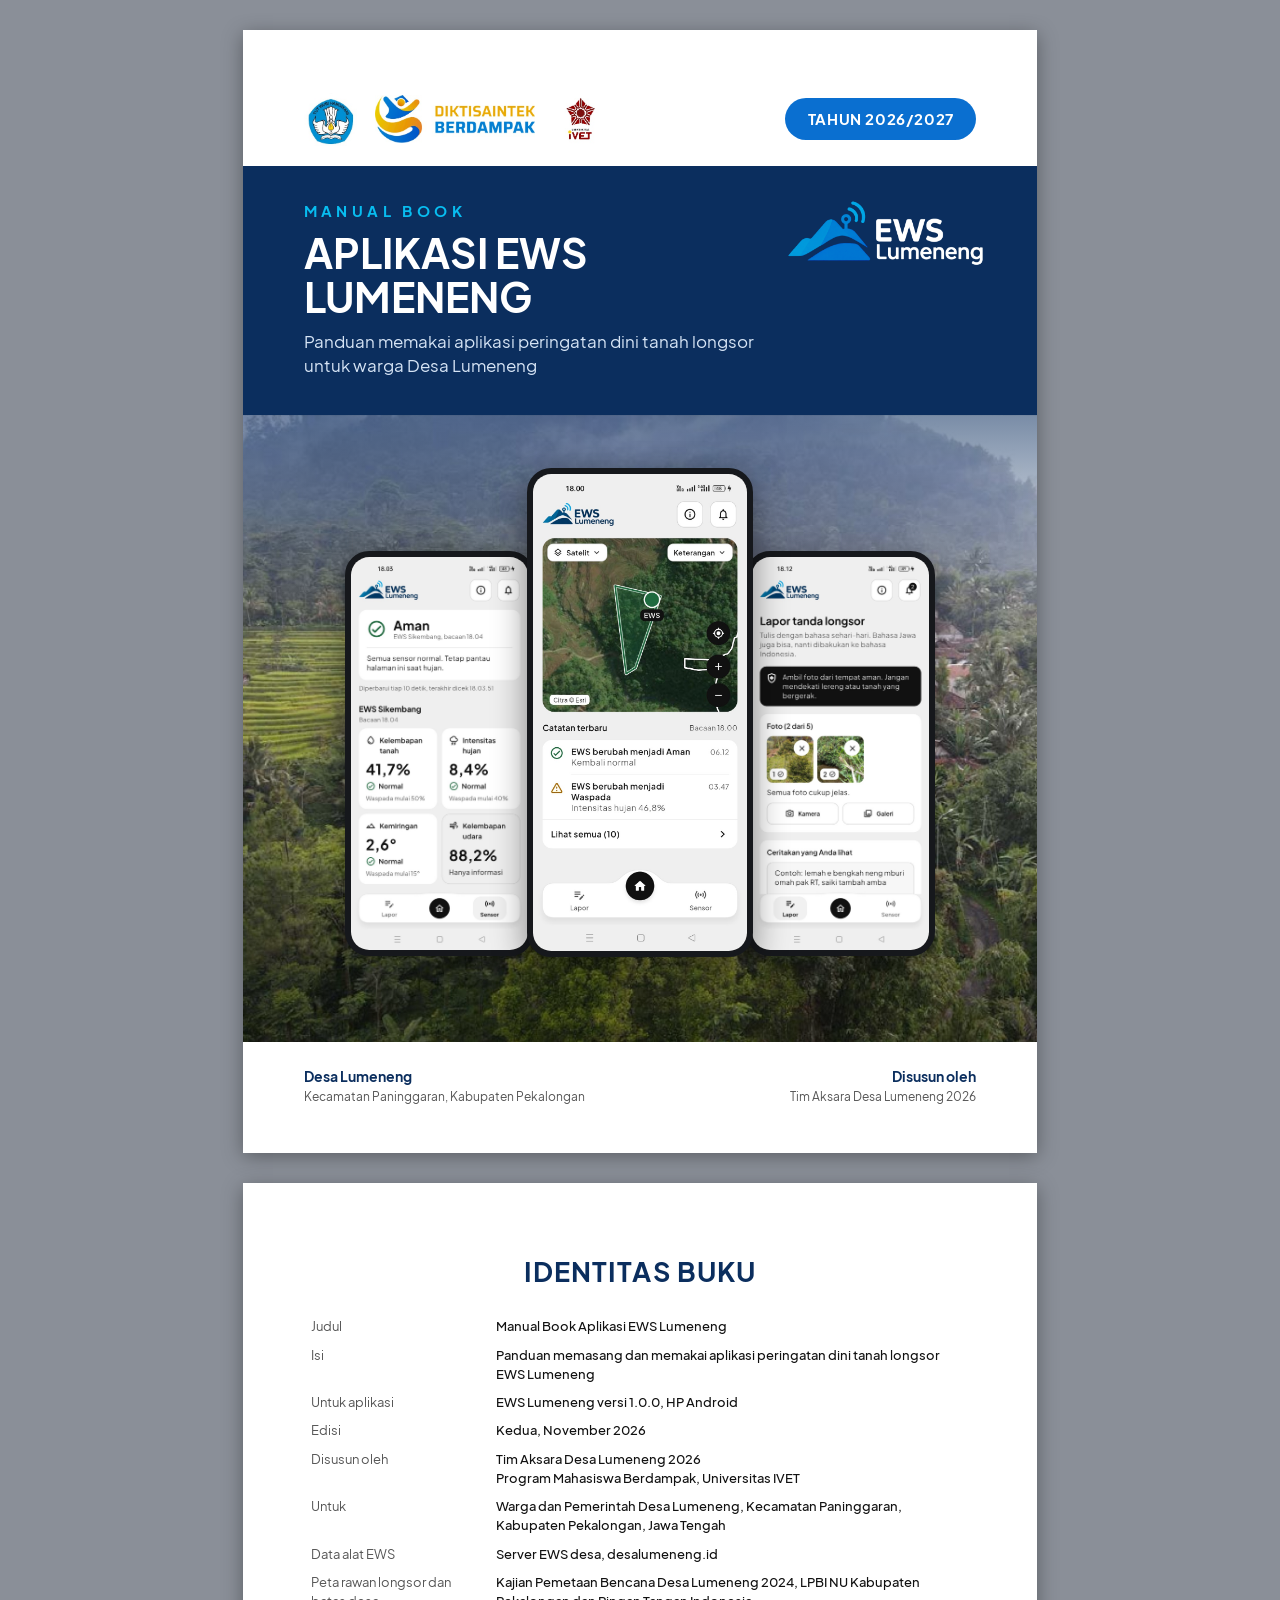
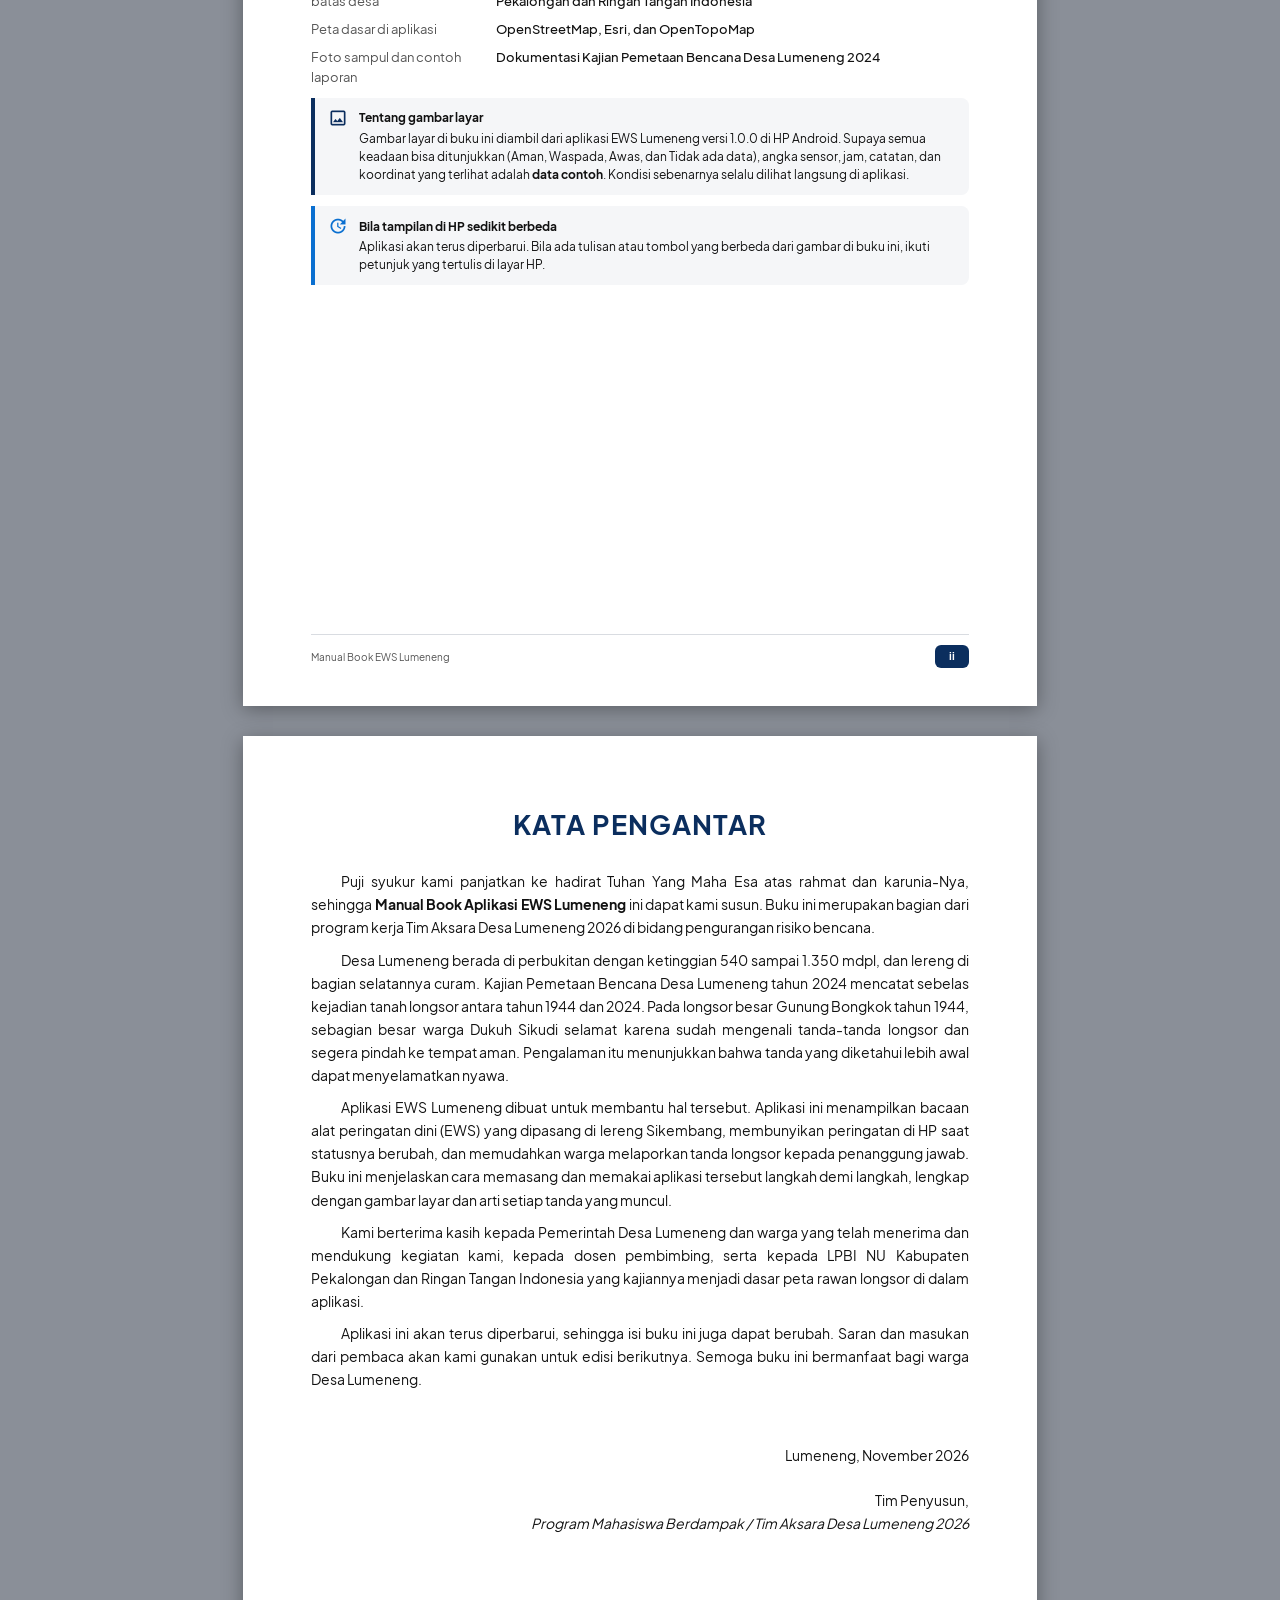
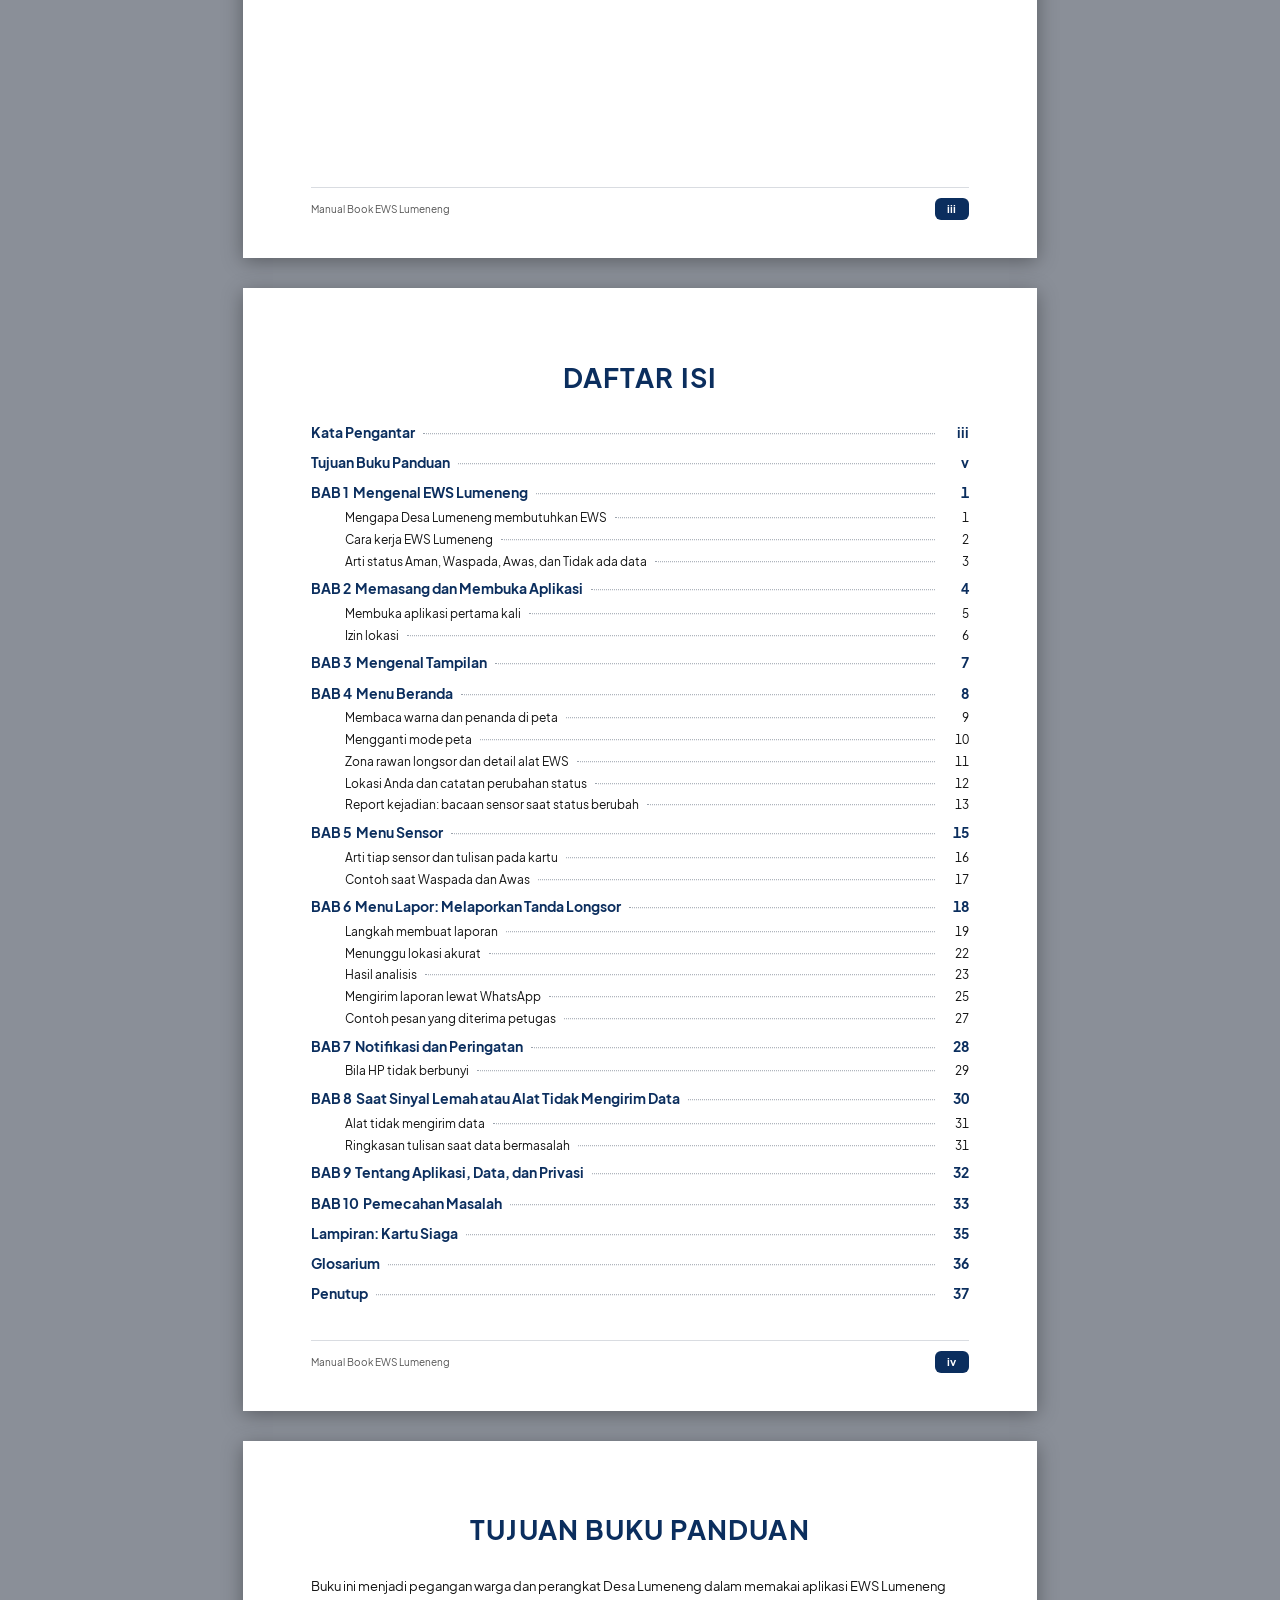
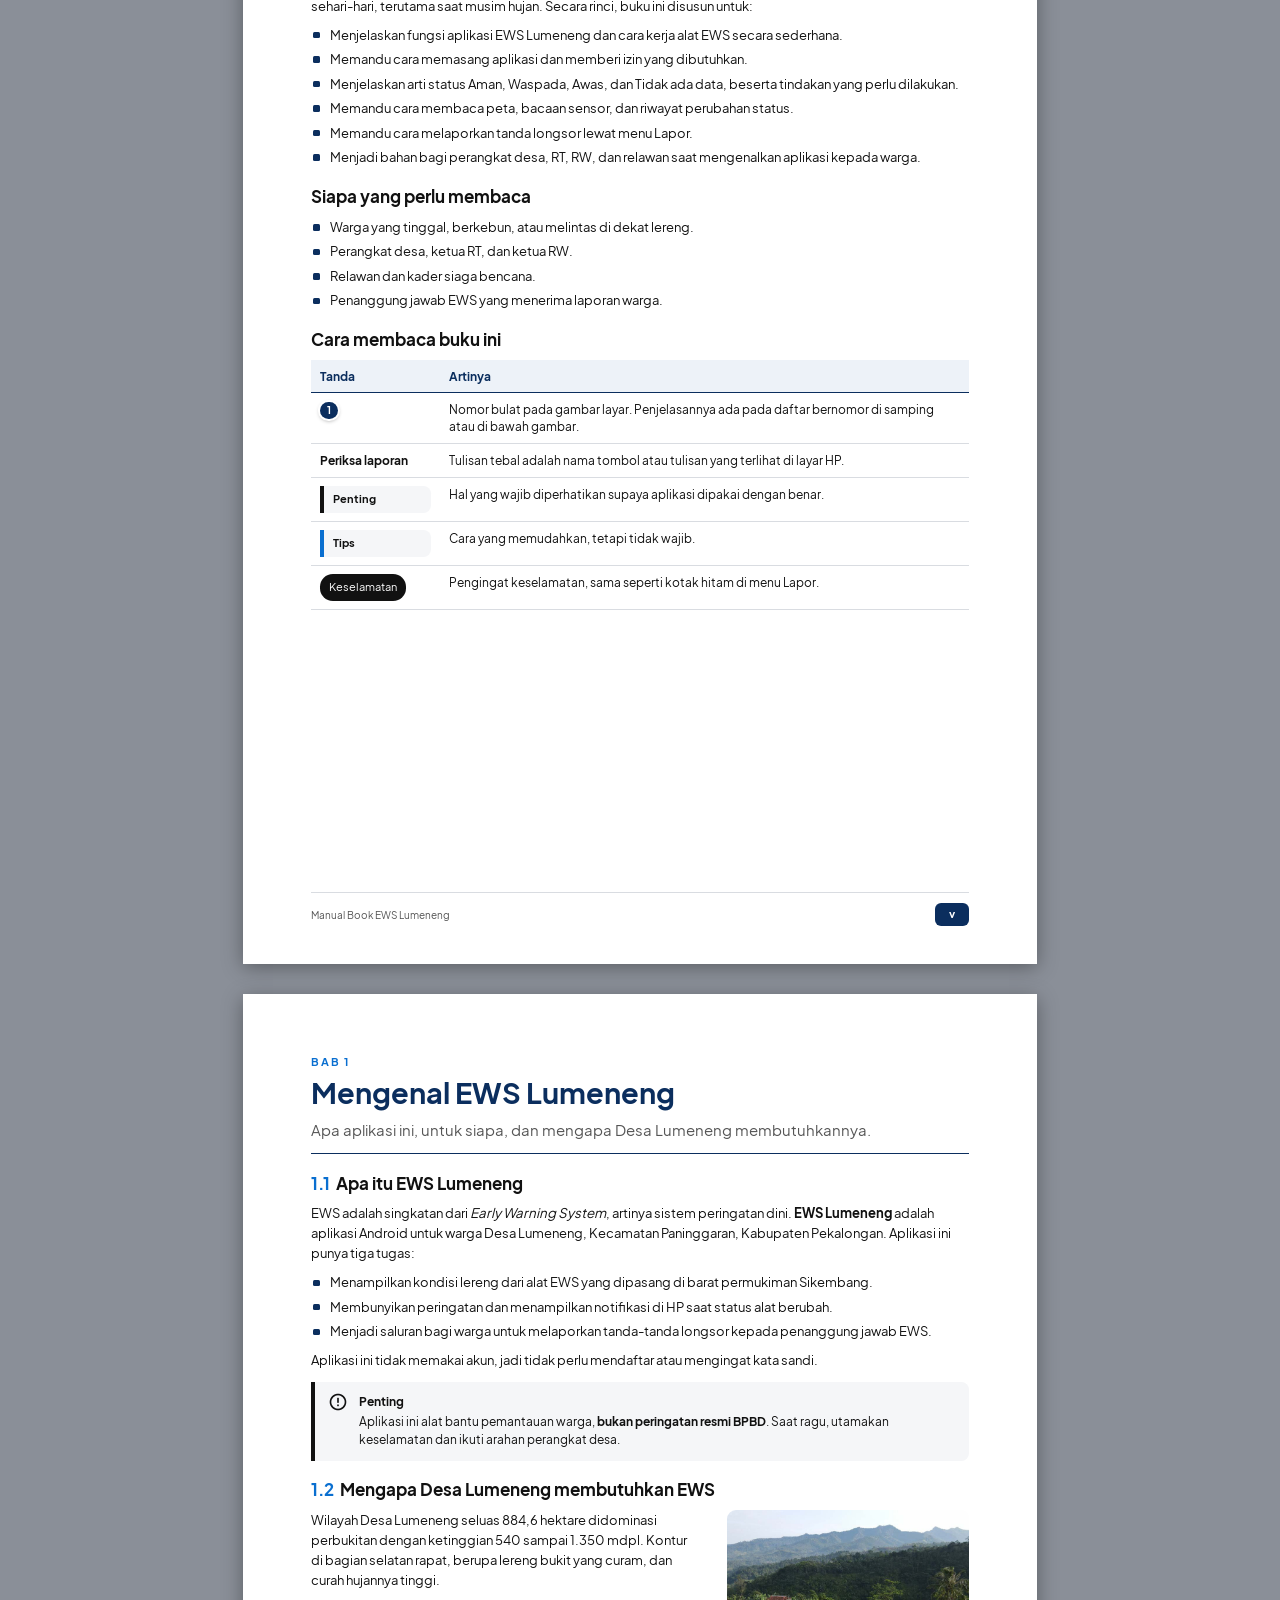
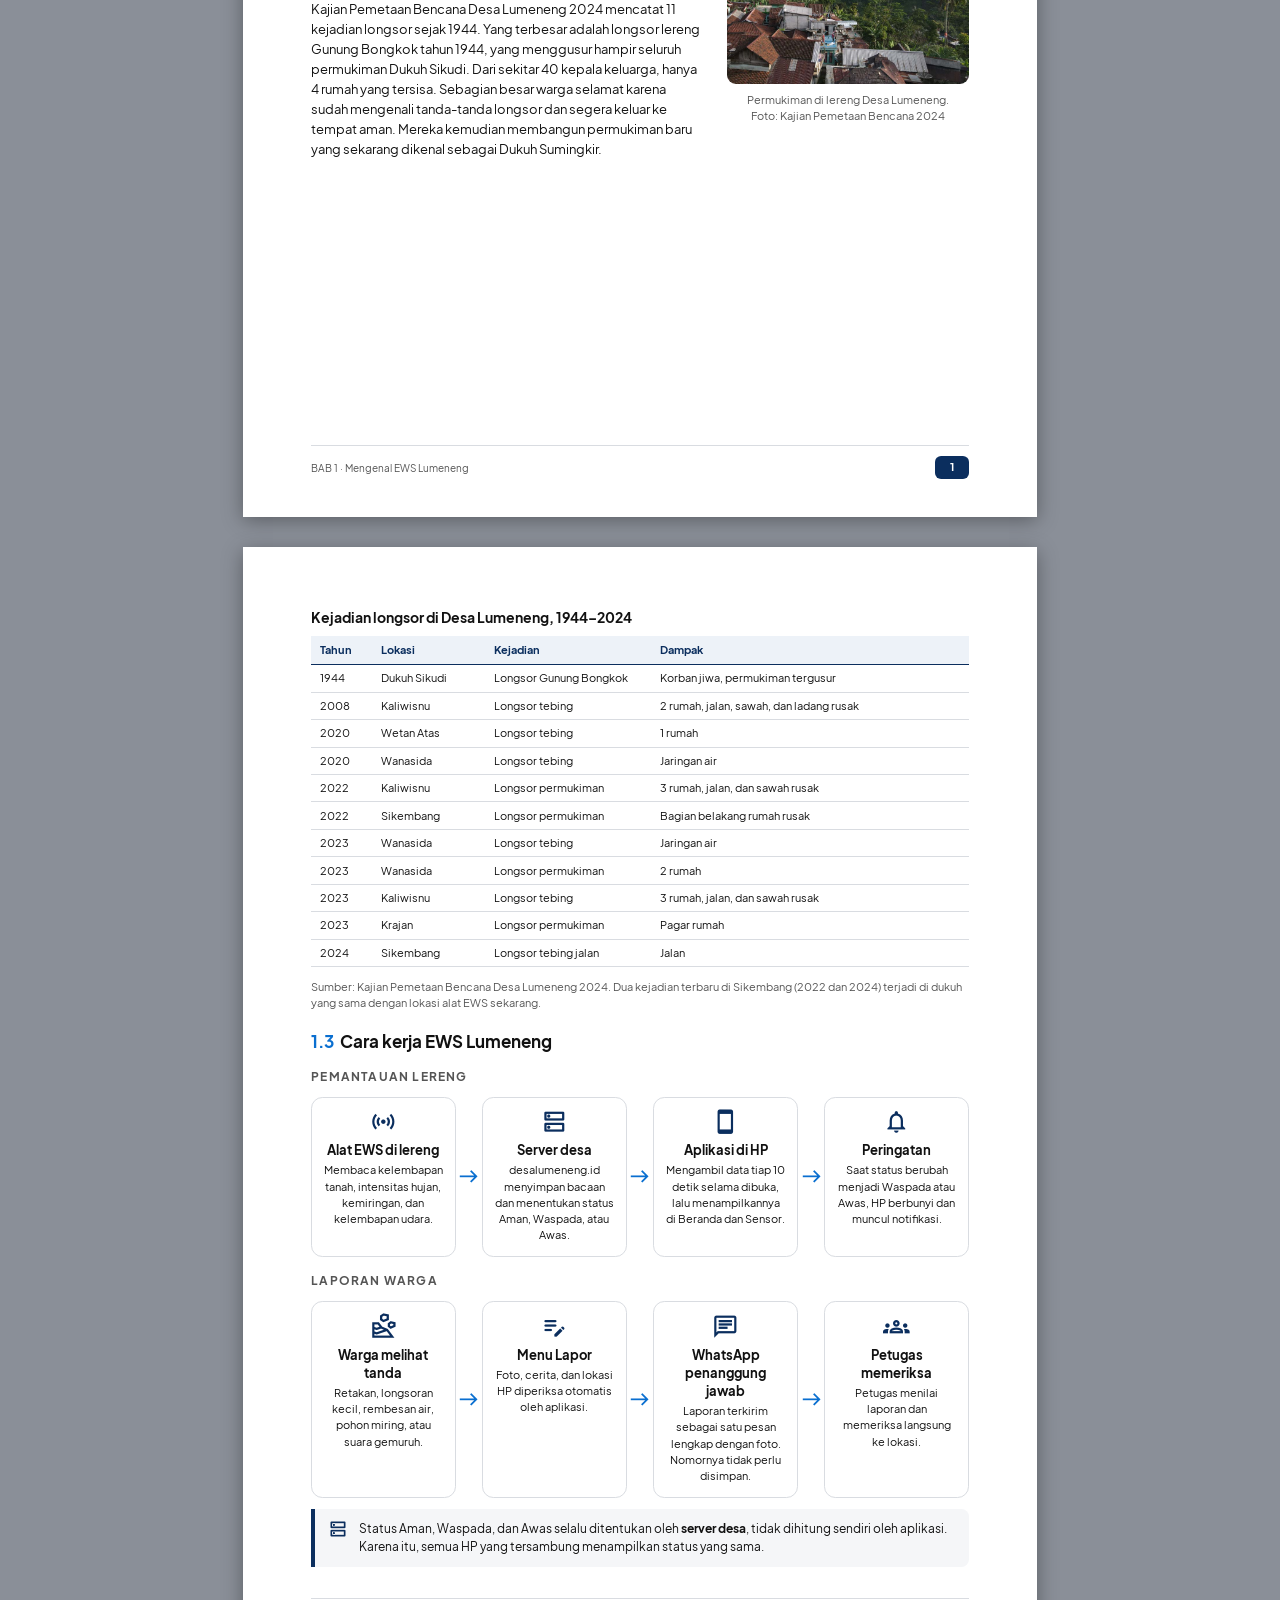
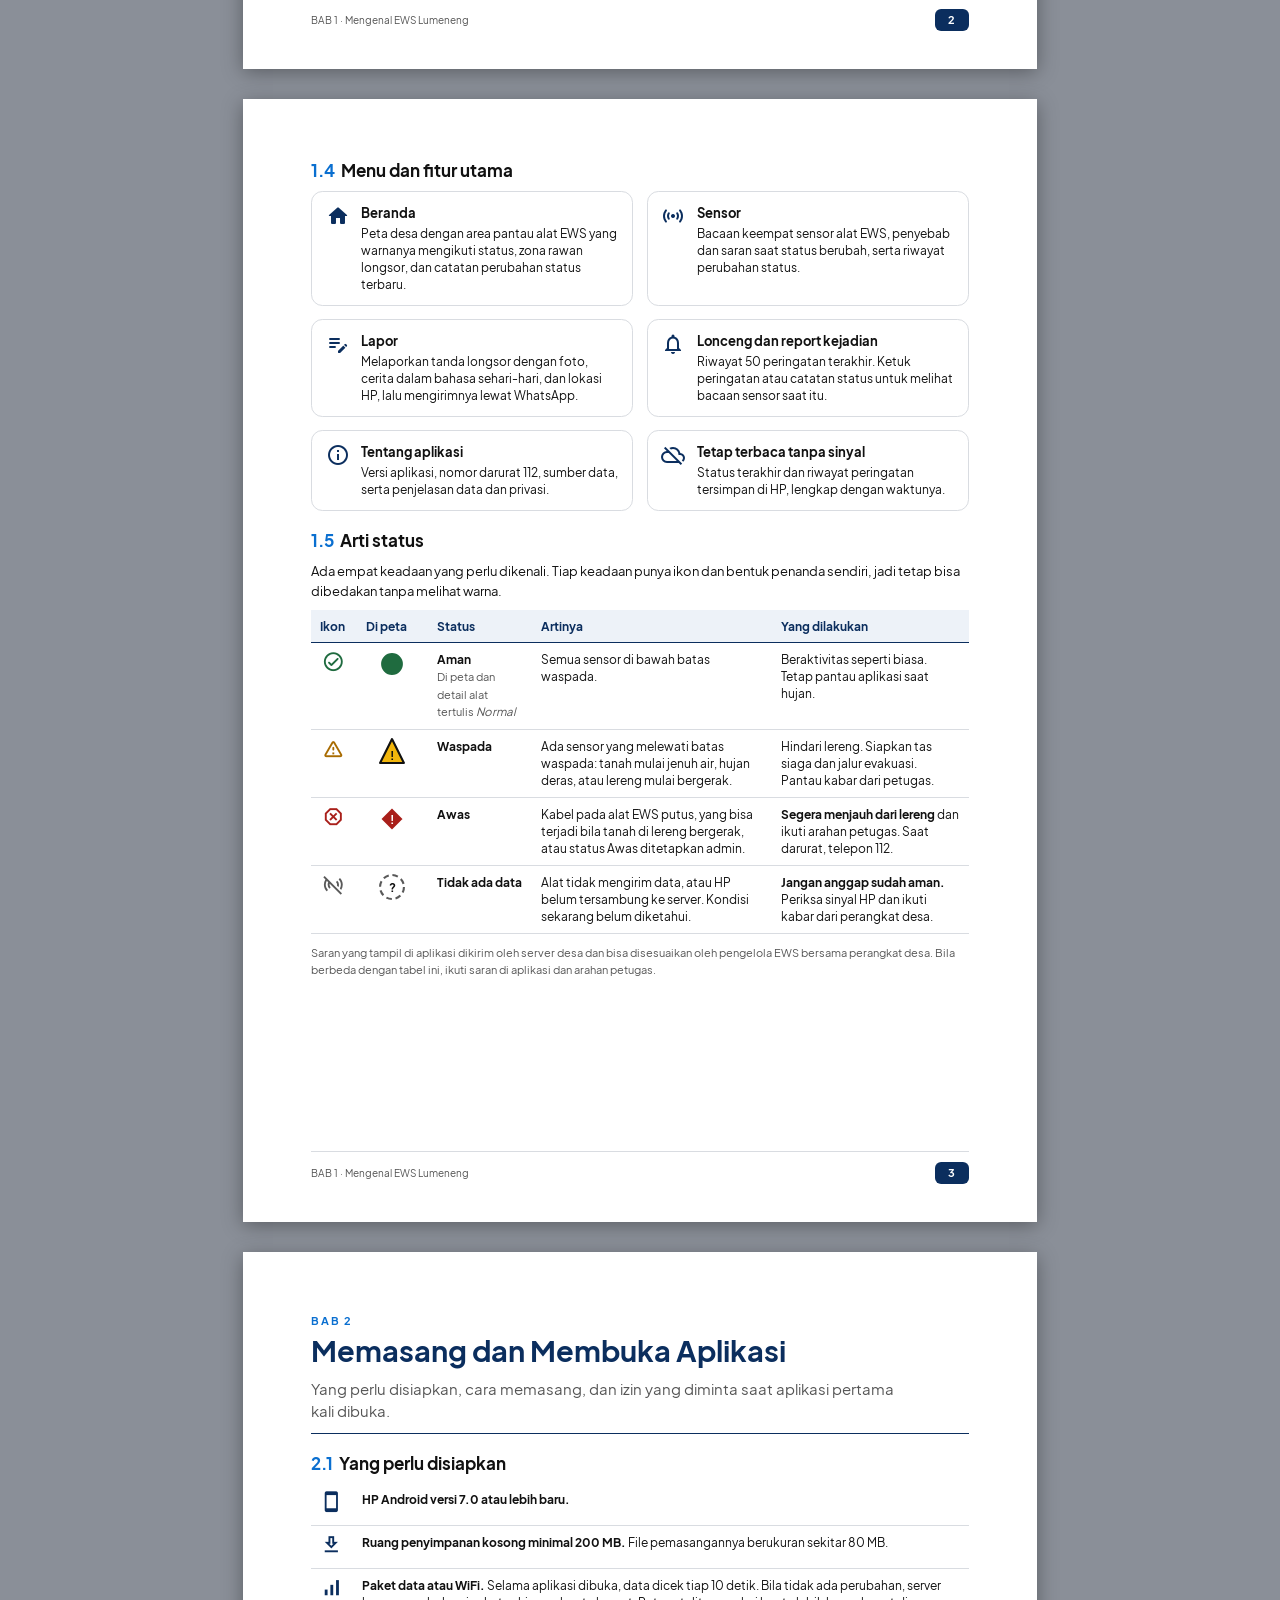
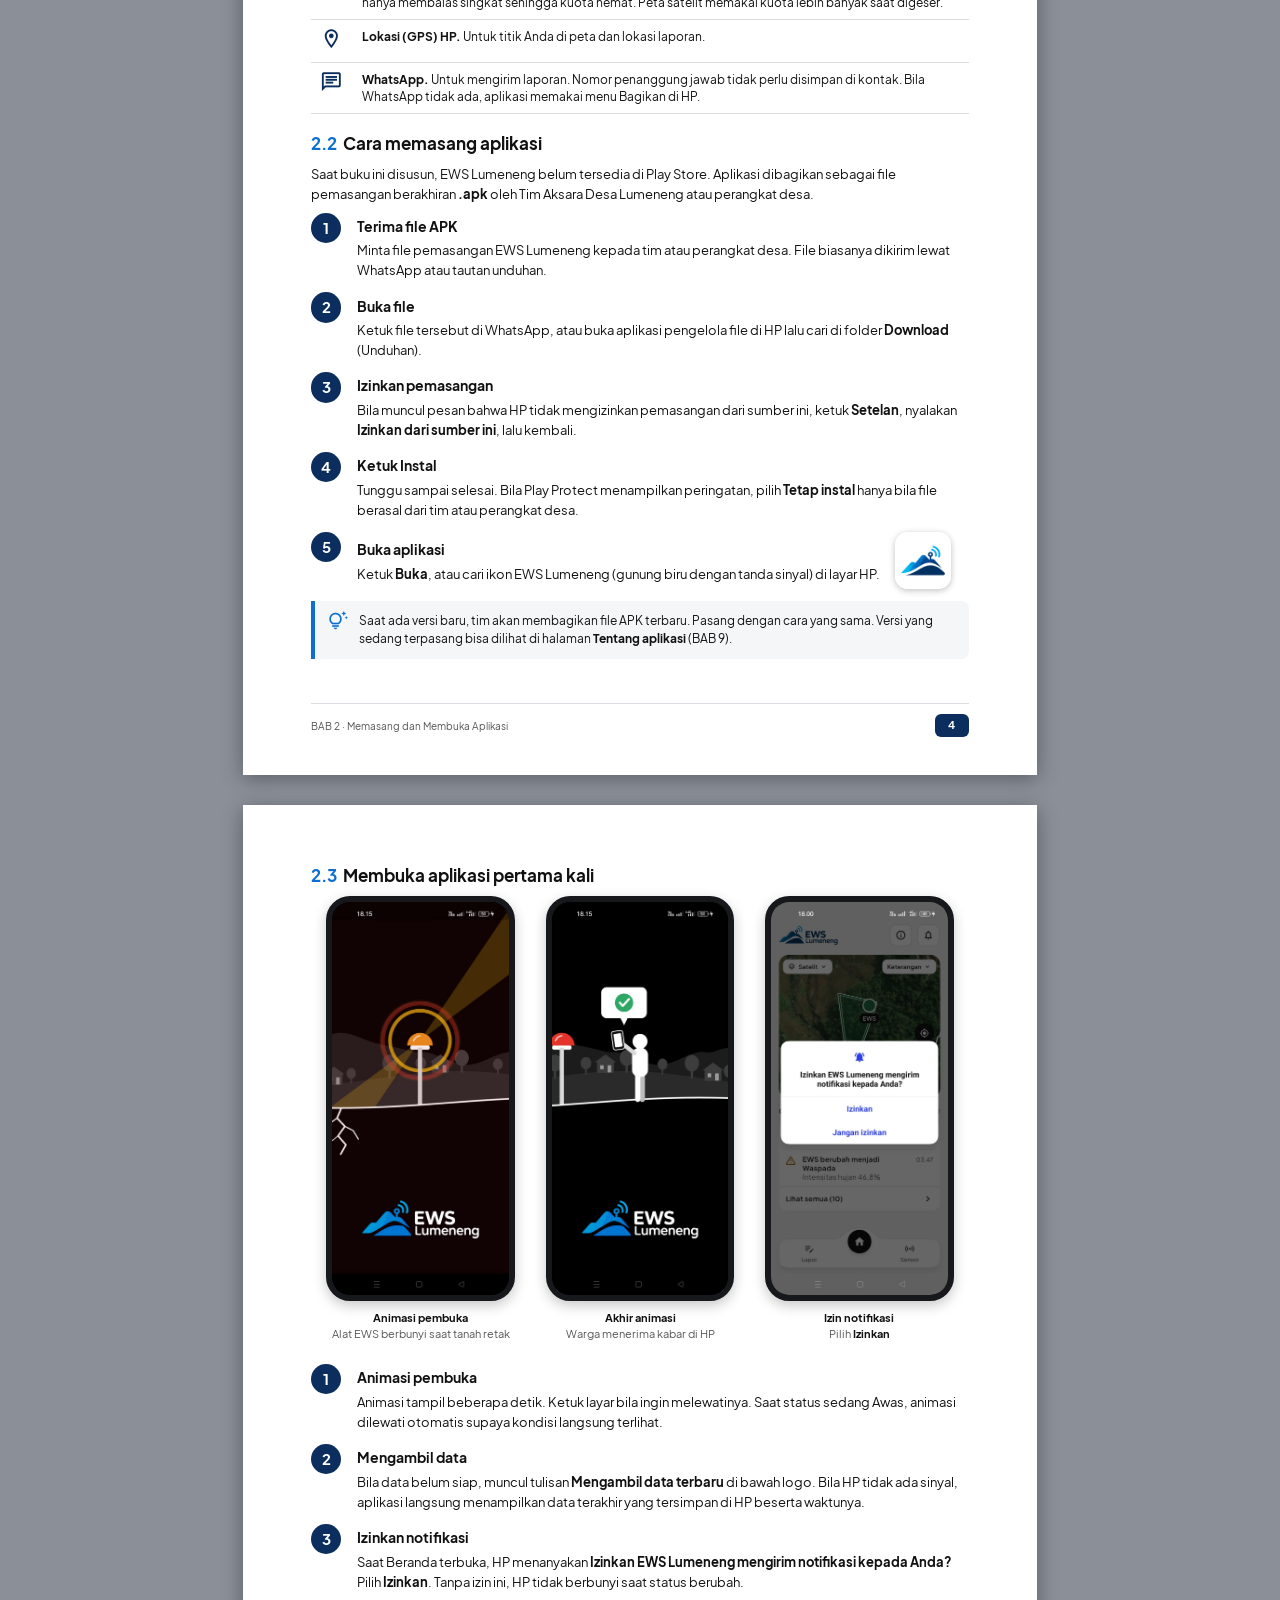
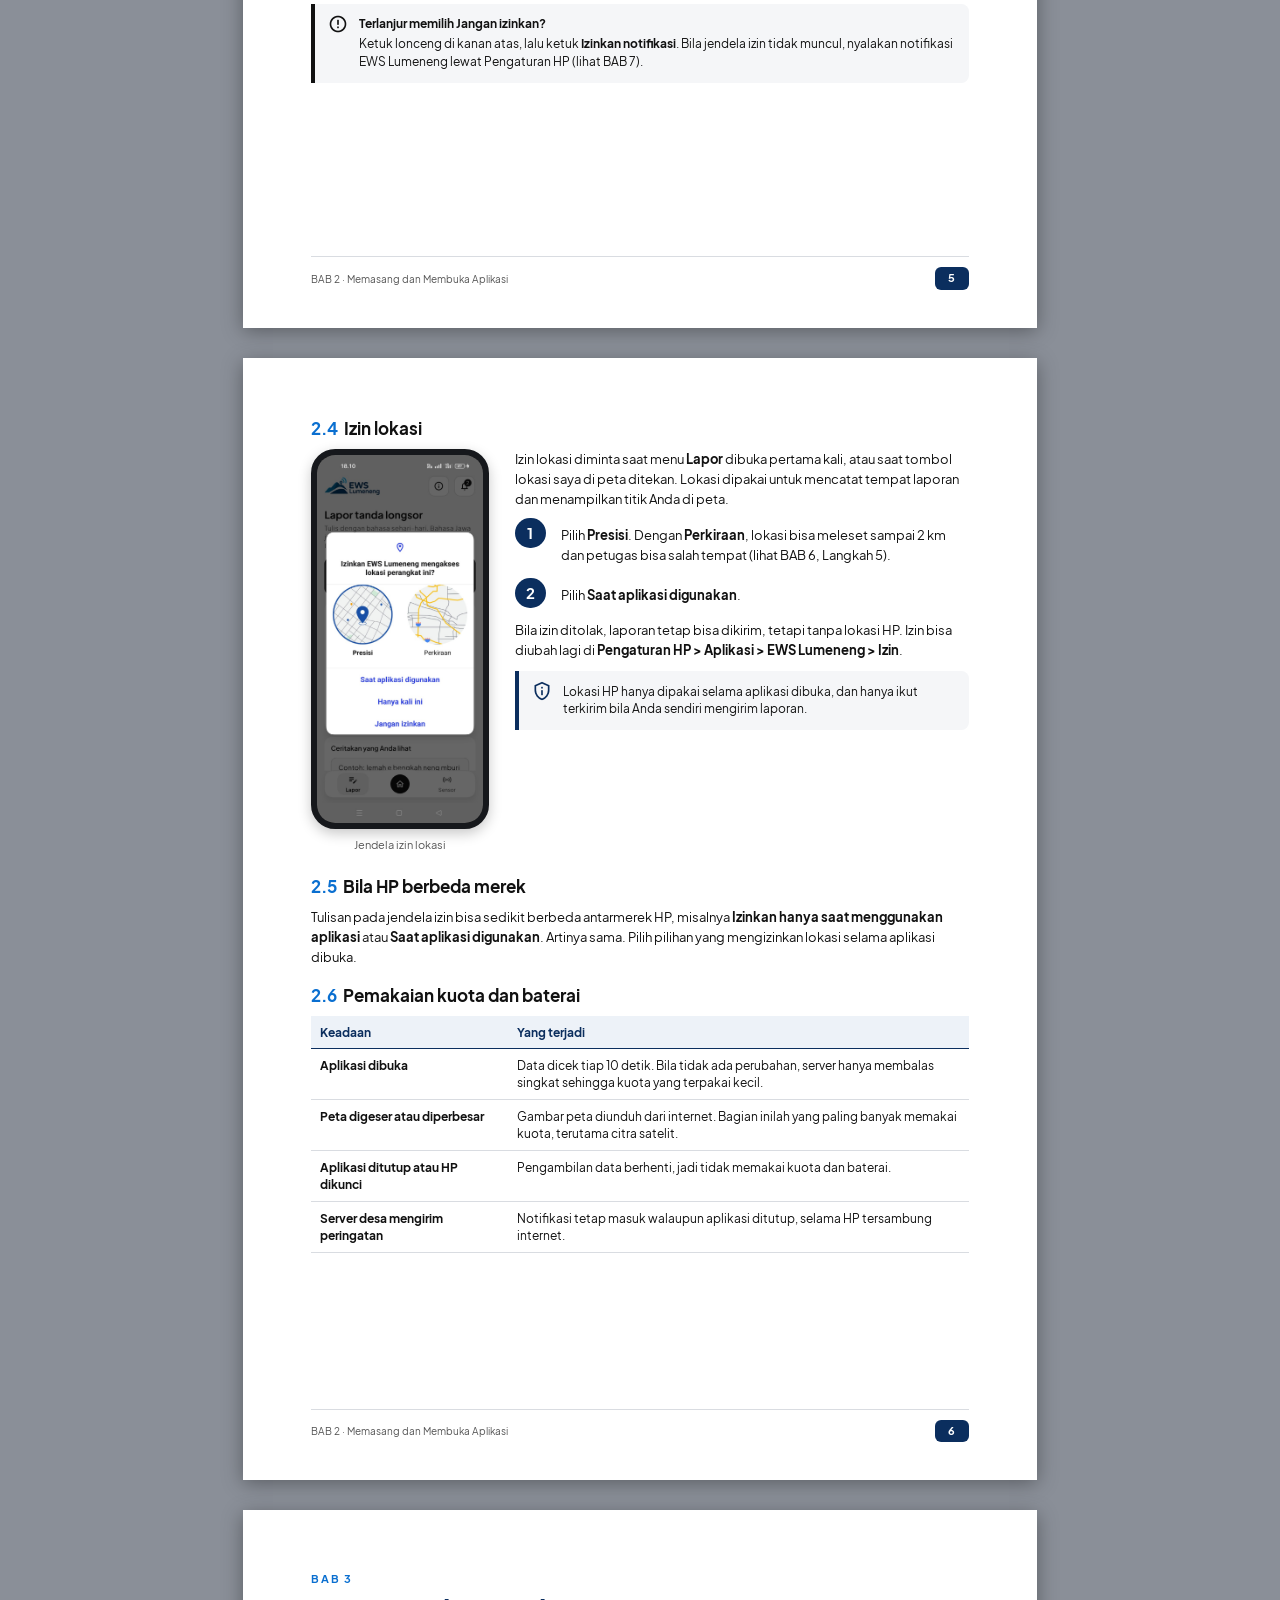
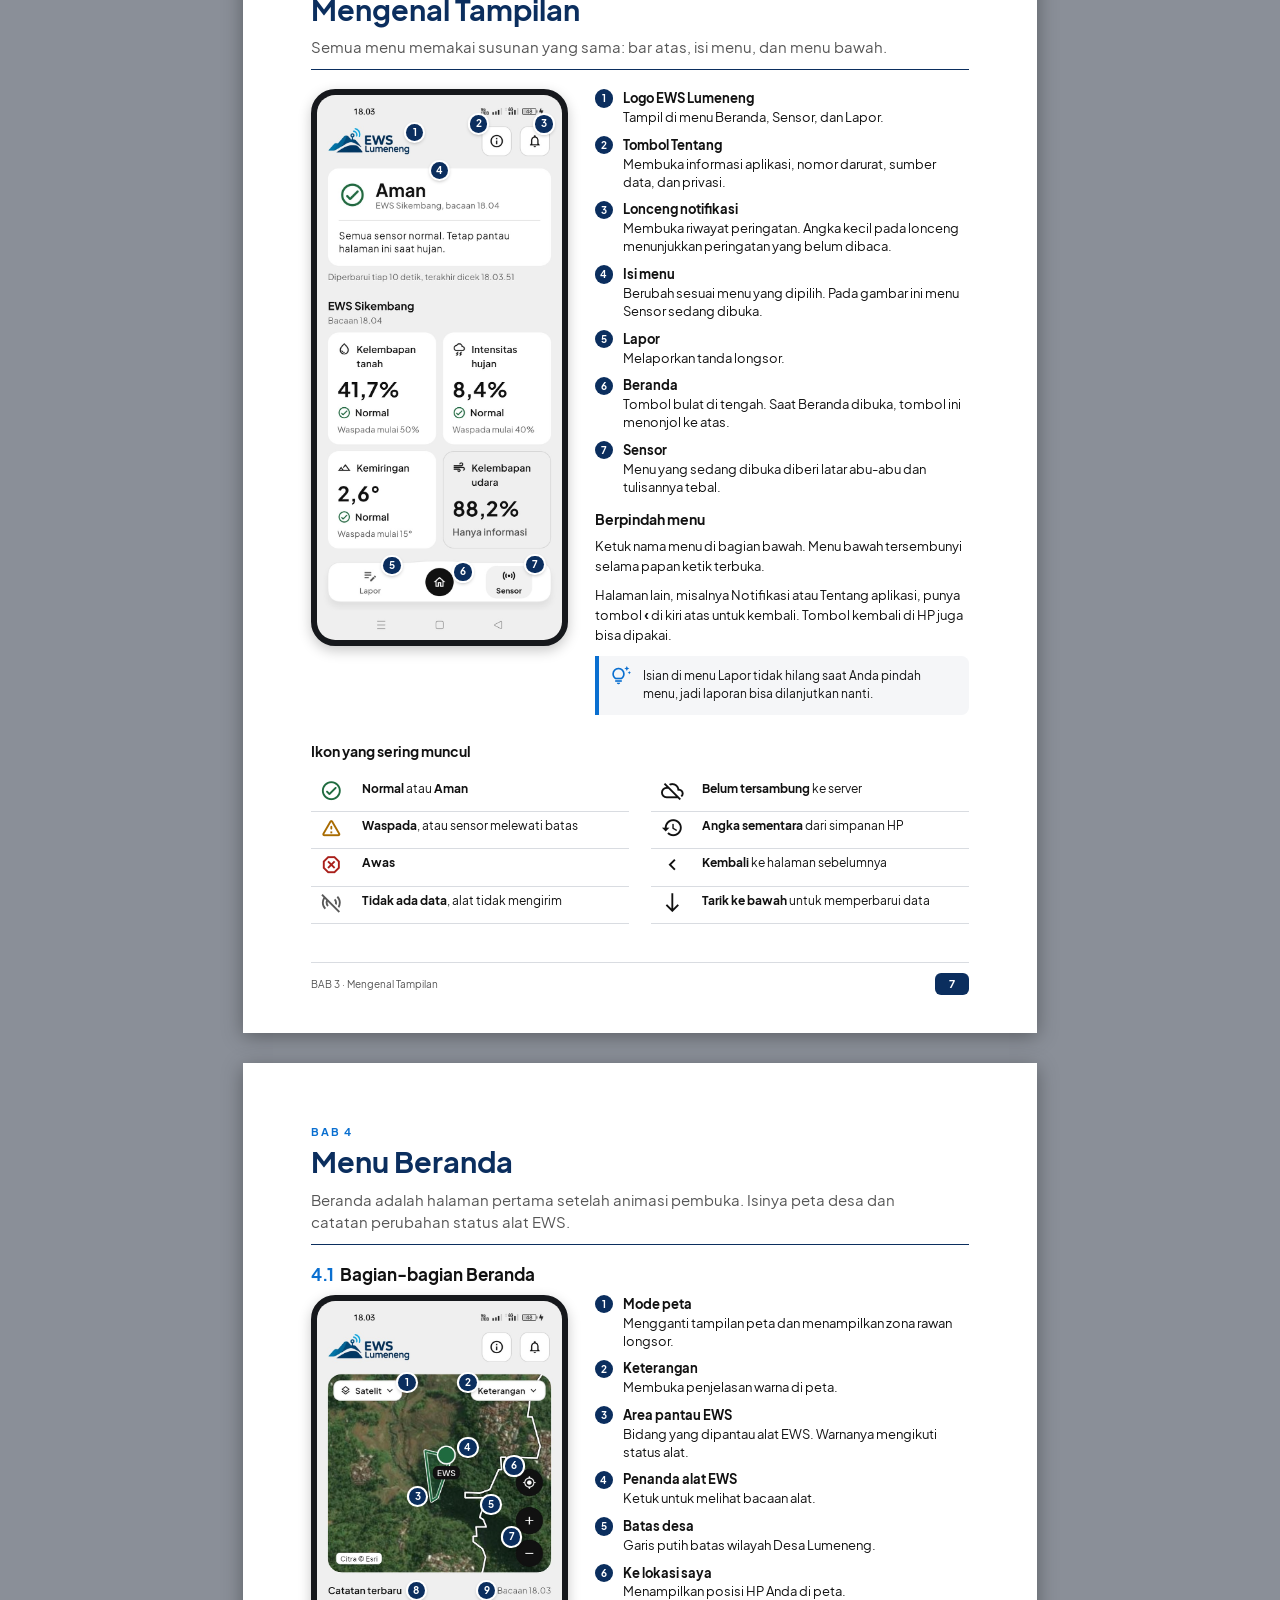
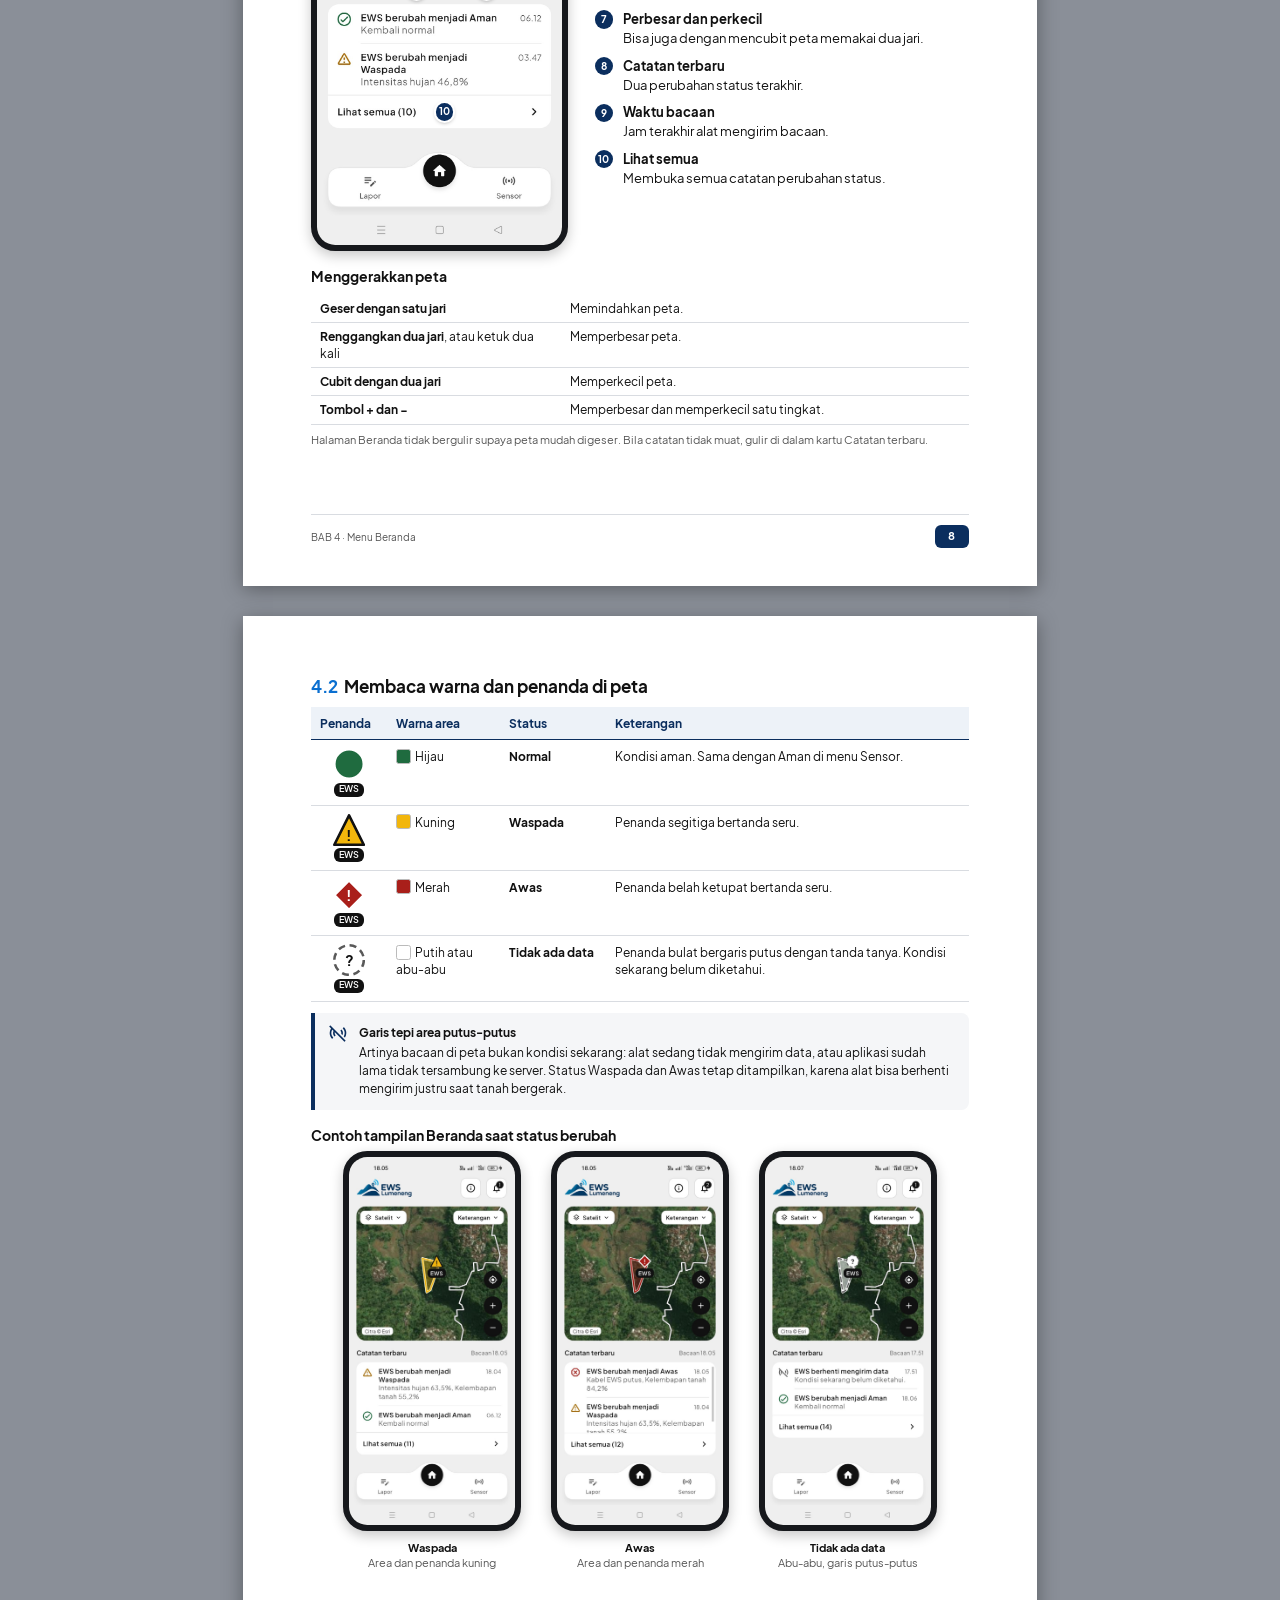
==== commit be499431: "docs: manual book second edition, matching the app as of 24 Nov New in the manual: - 4.8 Report keja" ====
--- a/manual_book/sumber/manual.html
+++ b/manual_book/sumber/manual.html
@@ -64,7 +64,7 @@
     <dt>Judul</dt><dd>Manual Book Aplikasi EWS Lumeneng</dd>
     <dt>Isi</dt><dd>Panduan memasang dan memakai aplikasi peringatan dini tanah longsor EWS Lumeneng</dd>
     <dt>Untuk aplikasi</dt><dd>EWS Lumeneng versi 1.0.0, HP Android</dd>
-    <dt>Edisi</dt><dd>Pertama, November 2026</dd>
+    <dt>Edisi</dt><dd>Kedua, November 2026</dd>
     <dt>Disusun oleh</dt><dd>Tim Aksara Desa Lumeneng 2026<br>Program Mahasiswa Berdampak, Universitas IVET</dd>
     <dt>Untuk</dt><dd>Warga dan Pemerintah Desa Lumeneng, Kecamatan Paninggaran, Kabupaten Pekalongan, Jawa Tengah</dd>
     <dt>Data alat EWS</dt><dd>Server EWS desa, desalumeneng.id</dd>
@@ -129,6 +129,7 @@
     <a class="t2" href="#s4-4"><span>Mengganti mode peta</span><span class="dots"></span><span class="pg" data-ref="s4-4"></span></a>
     <a class="t2" href="#s4-5"><span>Zona rawan longsor dan detail alat EWS</span><span class="dots"></span><span class="pg" data-ref="s4-5"></span></a>
     <a class="t2" href="#s4-7"><span>Lokasi Anda dan catatan perubahan status</span><span class="dots"></span><span class="pg" data-ref="s4-7"></span></a>
+    <a class="t2" href="#s4-9"><span>Report kejadian: bacaan sensor saat status berubah</span><span class="dots"></span><span class="pg" data-ref="s4-9"></span></a>
 
     <a class="t1" href="#bab5"><span>BAB 5&nbsp; Menu Sensor</span><span class="dots"></span><span class="pg" data-ref="bab5"></span></a>
     <a class="t2" href="#s5-2"><span>Arti tiap sensor dan tulisan pada kartu</span><span class="dots"></span><span class="pg" data-ref="s5-2"></span></a>
@@ -136,7 +137,9 @@
 
     <a class="t1" href="#bab6"><span>BAB 6&nbsp; Menu Lapor: Melaporkan Tanda Longsor</span><span class="dots"></span><span class="pg" data-ref="bab6"></span></a>
     <a class="t2" href="#s6-3"><span>Langkah membuat laporan</span><span class="dots"></span><span class="pg" data-ref="s6-3"></span></a>
-    <a class="t2" href="#s6-4"><span>Hasil analisis dan mengirim laporan</span><span class="dots"></span><span class="pg" data-ref="s6-4"></span></a>
+    <a class="t2" href="#s6-lokasi"><span>Menunggu lokasi akurat</span><span class="dots"></span><span class="pg" data-ref="s6-lokasi"></span></a>
+    <a class="t2" href="#s6-4"><span>Hasil analisis</span><span class="dots"></span><span class="pg" data-ref="s6-4"></span></a>
+    <a class="t2" href="#s6-5"><span>Mengirim laporan lewat WhatsApp</span><span class="dots"></span><span class="pg" data-ref="s6-5"></span></a>
     <a class="t2" href="#s6-6"><span>Contoh pesan yang diterima petugas</span><span class="dots"></span><span class="pg" data-ref="s6-6"></span></a>
 
     <a class="t1" href="#bab7"><span>BAB 7&nbsp; Notifikasi dan Peringatan</span><span class="dots"></span><span class="pg" data-ref="bab7"></span></a>
@@ -259,7 +262,7 @@
     <div class="arrow"><i class="mi">&#xe216;</i></div>
     <div class="node"><i class="mi">&#xf030f;</i><b>Menu Lapor</b>Foto, cerita, dan lokasi HP diperiksa otomatis oleh aplikasi.</div>
     <div class="arrow"><i class="mi">&#xe216;</i></div>
-    <div class="node"><i class="mi">&#xef44;</i><b>WhatsApp penanggung jawab</b>Laporan terkirim sebagai satu pesan lengkap dengan foto.</div>
+    <div class="node"><i class="mi">&#xef44;</i><b>WhatsApp penanggung jawab</b>Laporan terkirim sebagai satu pesan lengkap dengan foto. Nomornya tidak perlu disimpan.</div>
     <div class="arrow"><i class="mi">&#xe216;</i></div>
     <div class="node"><i class="mi">&#xf0db;</i><b>Petugas memeriksa</b>Petugas menilai laporan dan memeriksa langsung ke lokasi.</div>
   </div>
@@ -276,7 +279,7 @@
     <div class="card"><i class="mi">&#xf7f5;</i><div><b>Beranda</b>Peta desa dengan area pantau alat EWS yang warnanya mengikuti status, zona rawan longsor, dan catatan perubahan status terbaru.</div></div>
     <div class="card"><i class="mi">&#xf014c;</i><div><b>Sensor</b>Bacaan keempat sensor alat EWS, penyebab dan saran saat status berubah, serta riwayat perubahan status.</div></div>
     <div class="card"><i class="mi">&#xf030f;</i><div><b>Lapor</b>Melaporkan tanda longsor dengan foto, cerita dalam bahasa sehari-hari, dan lokasi HP, lalu mengirimnya lewat WhatsApp.</div></div>
-    <div class="card"><i class="mi">&#xe451;</i><div><b>Lonceng notifikasi</b>Riwayat 50 peringatan terakhir. Angka di lonceng menunjukkan peringatan yang belum dibaca.</div></div>
+    <div class="card"><i class="mi">&#xe451;</i><div><b>Lonceng dan report kejadian</b>Riwayat 50 peringatan terakhir. Ketuk peringatan atau catatan status untuk melihat bacaan sensor saat itu.</div></div>
     <div class="card"><i class="mi">&#xe33d;</i><div><b>Tentang aplikasi</b>Versi aplikasi, nomor darurat 112, sumber data, serta penjelasan data dan privasi.</div></div>
     <div class="card"><i class="mi">&#xef61;</i><div><b>Tetap terbaca tanpa sinyal</b>Status terakhir dan riwayat peringatan tersimpan di HP, lengkap dengan waktunya.</div></div>
   </div>
@@ -332,7 +335,7 @@
     <tr><td class="ic"><i class="mi c-navy">&#xeff2;</i></td><td><b>Ruang penyimpanan kosong minimal 200 MB.</b> File pemasangannya berukuran sekitar 80 MB.</td></tr>
     <tr><td class="ic"><i class="mi c-navy">&#xe5a7;</i></td><td><b>Paket data atau WiFi.</b> Selama aplikasi dibuka, data dicek tiap 10 detik. Bila tidak ada perubahan, server hanya membalas singkat sehingga kuota hemat. Peta satelit memakai kuota lebih banyak saat digeser.</td></tr>
     <tr><td class="ic"><i class="mi c-navy">&#xf193;</i></td><td><b>Lokasi (GPS) HP.</b> Untuk titik Anda di peta dan lokasi laporan.</td></tr>
-    <tr><td class="ic"><i class="mi c-navy">&#xef44;</i></td><td><b>WhatsApp.</b> Untuk mengirim laporan. Bila tidak ada, aplikasi memakai menu Bagikan di HP.</td></tr>
+    <tr><td class="ic"><i class="mi c-navy">&#xef44;</i></td><td><b>WhatsApp.</b> Untuk mengirim laporan. Nomor penanggung jawab tidak perlu disimpan di kontak. Bila WhatsApp tidak ada, aplikasi memakai menu Bagikan di HP.</td></tr>
   </table>
 
   <h2><span class="n">2.2</span>Cara memasang aplikasi</h2>
@@ -374,7 +377,7 @@
     <div class="shot"><div class="phone sm"><img src="img/izin_lokasi.jpg" alt=""></div><div class="cap">Jendela izin lokasi</div></div>
     <div class="grow">
       <p>Izin lokasi diminta saat menu <b>Lapor</b> dibuka pertama kali, atau saat tombol lokasi saya di peta ditekan. Lokasi dipakai untuk mencatat tempat laporan dan menampilkan titik Anda di peta.</p>
-      <div class="step"><div class="sn">1</div><div class="sb"><p class="mt2">Pilih <b>Presisi</b> supaya lokasi lebih tepat.</p></div></div>
+      <div class="step"><div class="sn">1</div><div class="sb"><p class="mt2">Pilih <b>Presisi</b>. Dengan <b>Perkiraan</b>, lokasi bisa meleset sampai 2 km dan petugas bisa salah tempat (lihat BAB 6, Langkah 5).</p></div></div>
       <div class="step"><div class="sn">2</div><div class="sb"><p class="mt2">Pilih <b>Saat aplikasi digunakan</b>.</p></div></div>
       <p>Bila izin ditolak, laporan tetap bisa dikirim, tetapi tanpa lokasi HP. Izin bisa diubah lagi di <b>Pengaturan HP &gt; Aplikasi &gt; EWS Lumeneng &gt; Izin</b>.</p>
       <div class="note">
@@ -608,6 +611,7 @@
     <div class="grow">
       <p>Kartu <b>Catatan terbaru</b> di bawah peta menampilkan dua perubahan status terakhir. Tiap baris berisi ikon status, judul (misalnya <i>EWS berubah menjadi Waspada</i>), penyebabnya, dan jam. Bila kejadiannya bukan hari ini, tanggal ikut ditulis, misalnya <i>19 Nov, 17.25</i>.</p>
       <p>Ketuk <b>Lihat semua</b> untuk membuka semua catatan, yang terbaru di atas. Catatan dibuka 15 baris dulu; ketuk <b>Tampilkan 15 lagi</b> untuk melihat yang lebih lama.</p>
+      <p><b>Ketuk satu catatan</b> untuk membuka report-nya: kapan status itu terjadi, berapa lama, dan bacaan sensor saat itu (4.8).</p>
       <h3>Tulisan di kanan judul kartu</h3>
       <ul class="dots">
         <li><b>Bacaan 18.03</b>: jam terakhir alat mengirim bacaan.</li>
@@ -616,6 +620,67 @@
       <p>Catatan juga bisa berisi <i>EWS berhenti mengirim data</i> bila alat diam, dan <i>Belum tersambung ke server</i> bila data di HP sudah lama.</p>
     </div>
   </div>
+  <div class="footer"><span class="fl"></span><span class="pn"></span></div>
+</section>
+
+<section class="page main">
+  <h2 class="mt0" id="s4-9"><span class="n">4.8</span>Report kejadian</h2>
+  <p>Setiap catatan perubahan status dan setiap notifikasi bisa diketuk. Lembar <b>report</b> muncul dari bawah layar dan menjelaskan kejadian itu, termasuk bacaan keempat sensor saat status berubah. Report bisa dibuka dari:</p>
+  <ul class="dots">
+    <li>Kartu <b>Catatan terbaru</b> di Beranda dan halaman <b>Lihat semua</b>.</li>
+    <li>Kartu <b>Perubahan status</b> di menu Sensor (BAB 5).</li>
+    <li>Halaman <b>Notifikasi</b> di lonceng (BAB 7.2).</li>
+  </ul>
+  <div class="row center" style="gap:10mm">
+    <div class="shot"><div class="phone md">
+      <img src="img/report_waspada.jpg" alt="">
+      <span class="co" style="left:55%;top:8.7%">1</span>
+      <span class="co" style="left:32%;top:17.9%">2</span>
+      <span class="co" style="left:26%;top:26.9%">3</span>
+      <span class="co" style="left:94%;top:37.6%">4</span>
+      <span class="co" style="left:55%;top:47.3%">5</span>
+      <span class="co" style="left:51%;top:55%">6</span>
+      <span class="co" style="left:70%;top:65%">7</span>
+    </div><div class="cap">Report Waspada dari catatan 23 November</div></div>
+    <div class="shot"><div class="phone md"><img src="img/report_waspada_bawah.jpg" alt=""></div><div class="cap">Setelah digeser ke bawah</div></div>
+  </div>
+  <div class="mt4">
+    <ol class="legend two">
+      <li><span class="num">1</span><b>Status dan alat</b>Status saat itu dan nama alat EWS.</li>
+      <li><span class="num">2</span><b>Waktu kejadian</b>Hari, tanggal, jam, dan berapa lama yang lalu.</li>
+      <li><span class="num">3</span><b>Penyebab dan saran</b>Penyebab dari server, lalu saran singkat untuk warga.</li>
+      <li><span class="num">4</span><b>Lama berlangsung</b>Berapa lama status itu bertahan dan menjadi apa sesudahnya.</li>
+      <li><span class="num">5</span><b>Bacaan sensor saat itu</b>Diambil dari server desa saat report dibuka.</li>
+      <li><span class="num">6</span><b>Pemicu notifikasi</b>Sensor penyebab status diberi garis tebal di kiri, latar berwarna, dan angka besar.</li>
+      <li><span class="num">7</span><b>Batang dan garis batas</b>Garis tegak di batang adalah batas waspada. Makin jauh batang melewatinya, makin tinggi bacaannya.</li>
+    </ol>
+  </div>
+  <div class="footer"><span class="fl"></span><span class="pn"></span></div>
+</section>
+
+<section class="page main">
+  <h3 class="mt0">Tulisan di bawah Bacaan sensor saat itu</h3>
+  <p>Server menyimpan angka tertinggi tiap blok waktu. Makin lama kejadiannya, makin panjang bloknya:</p>
+  <table class="tbl">
+    <tr><th style="width:44mm">Umur kejadian</th><th>Tulisan yang muncul</th></tr>
+    <tr><td>Kurang dari 1 jam</td><td><b>Bacaan pukul 09.57.</b> Angka pada menit itu.</td></tr>
+    <tr><td>Kurang dari 1 hari</td><td><b>Angka tertinggi antara 15.00 dan 15.10.</b> Angka tertinggi dalam 10 menit.</td></tr>
+    <tr><td>Kurang dari 7 hari</td><td><b>Angka tertinggi antara 14.00 dan 15.00.</b> Angka tertinggi dalam 1 jam.</td></tr>
+    <tr><td>Lebih dari 7 hari</td><td><b>Server hanya menyimpan bacaan sensor 7 hari terakhir.</b> Status, waktu, dan penyebab tetap tampil.</td></tr>
+  </table>
+  <table class="tbl">
+    <tr><th style="width:74mm">Tulisan lain</th><th>Artinya</th></tr>
+    <tr><td><b>Catatan terbaru, belum ada perubahan sesudahnya.</b></td><td>Status itu masih berlaku sampai sekarang.</td></tr>
+    <tr><td><b>Mengambil bacaan dari server...</b></td><td>Tunggu sebentar.</td></tr>
+    <tr><td><b>Bacaan sensor belum bisa diambil. Periksa sinyal.</b></td><td>HP tidak tersambung ke server. Ketuk <b>Coba lagi</b>.</td></tr>
+    <tr><td><b>Alat tidak mengirim data antara …</b></td><td>Alat diam pada waktu itu, jadi tidak ada angka yang bisa ditampilkan.</td></tr>
+    <tr><td><b>Tidak ada kiriman saat itu</b></td><td>Satu sensor tidak mengirim angka pada blok itu.</td></tr>
+  </table>
+  <div class="note">
+    <i class="mi">&#xf0db;</i>
+    <div><span class="nt">Untuk perangkat desa dan relawan</span><p>Report membantu menjelaskan kepada warga mengapa peringatan muncul, misalnya hujan deras yang membuat tanah jenuh air. Bila penyebabnya bukan sensor, misalnya <i>Kabel EWS putus</i>, sensor yang saat itu melewati batas waspada yang ditandai sebagai pemicu.</p></div>
+  </div>
+  <p class="small soft">Ketuk <b>Tutup</b> atau geser lembar ke bawah untuk kembali.</p>
   <div class="footer"><span class="fl"></span><span class="pn"></span></div>
 </section>
 
@@ -656,7 +721,7 @@
       <li><span class="num">6</span><b>Keterangan sensor</b>Normal, Waspada, atau Lewat batas.</li>
       <li><span class="num">7</span><b>Batas waspada</b>Angka saat sensor mulai dinilai Waspada. Diatur admin server.</li>
       <li><span class="num">8</span><b>Kelembapan udara</b>Kartunya hanya bergaris tepi karena tidak ikut menentukan status.</li>
-      <li><span class="num">9</span><b>Perubahan status</b>Tiga perubahan status terakhir.</li>
+      <li><span class="num">9</span><b>Perubahan status</b>Tiga perubahan status terakhir. Ketuk untuk membuka report-nya (4.8).</li>
       <li><span class="num">10</span><b>Lihat semua</b>Membuka semua perubahan status.</li>
       <li><span class="num">11</span><b>Pengingat</b>Aplikasi ini bukan peringatan resmi BPBD.</li>
     </ol>
@@ -742,9 +807,9 @@
     <li>Tulis cerita di <b>Ceritakan yang Anda lihat</b>.</li>
     <li>Pilih tanda di <b>Yang terlihat</b>.</li>
     <li>Periksa bagian <b>Lokasi</b>.</li>
-    <li>Ketuk <b>Periksa laporan</b>.</li>
+    <li>Ketuk <b>Periksa laporan</b>. Bila lokasi belum akurat, tunggu paling lama 30 detik.</li>
     <li>Baca hasil analisis, perbaiki bila perlu.</li>
-    <li>Ketuk <b>Kirim ke petugas lewat WhatsApp</b>, lalu tekan kirim di WhatsApp.</li>
+    <li>Ketuk <b>Kirim ke petugas lewat WhatsApp</b>, lalu tekan kirim di WhatsApp. Laporan pertama ke nomor petugas didahului pesan sapaan.</li>
   </ol>
   <div class="note">
     <i class="mi">&#xf0db;</i>
@@ -764,7 +829,7 @@
       <p>Saat pertama kali dibuka, HP menanyakan izin lokasi. Pilih <b>Saat aplikasi digunakan</b> (BAB 2.4).</p>
     </div>
   </div>
-  <div class="row mt6">
+  <div class="row mt6" style="gap:6mm">
     <div class="shot"><div class="phone sm"><img src="img/lapor_2_foto.jpg" alt=""></div></div>
     <div class="grow">
       <span class="step-label">Langkah 2</span>
@@ -775,8 +840,10 @@
         <li>Paling banyak 5 foto. Disarankan 3 foto: dari dekat, dari jauh, dan keadaan sekitar.</li>
         <li>Setiap foto diberi nomor. Tanda <i class="mi">&#xe15a;</i> berarti foto cukup jelas.</li>
         <li>Ketuk <b>×</b> di pojok foto untuk menghapusnya.</li>
+        <li><b>Ketuk fotonya</b> untuk melihat di layar penuh. Geser ke kiri atau kanan untuk pindah foto, cubit dengan dua jari untuk memperbesar. Ketuk <b>×</b> di kiri atas untuk kembali.</li>
       </ul>
     </div>
+    <div class="shot"><div class="phone xs"><img src="img/foto_layar_penuh.jpg" alt=""></div><div class="cap">Foto di layar penuh</div></div>
   </div>
   <div class="footer"><span class="fl"></span><span class="pn"></span></div>
 </section>
@@ -784,15 +851,15 @@
 <section class="page main">
   <h3 class="mt0">Bila foto kurang jelas</h3>
   <div class="row">
-    <div class="shot"><div class="phone sm"><img src="img/lapor_foto_buram.jpg" alt=""></div><div class="cap">Foto 1 ditandai buram</div></div>
-    <div class="grow">
-      <p>Aplikasi memeriksa setiap foto langsung di HP: ukuran, kecerahan, dan ketajamannya. Foto yang kurang jelas diberi tanda <i class="mi">&#xe33d;</i> dan sarannya muncul di bawah foto.</p>
+    <div class="shot"><div class="phone sm"><img src="img/lapor_foto_buram.jpg" alt=""></div><div class="cap">Foto 2 ditandai buram</div></div>
+    <div class="grow">
+      <p>Aplikasi memeriksa setiap foto langsung di HP: ukuran, kecerahan, dan ketajamannya. Foto yang kurang jelas diberi tanda <i class="mi">&#xe33d;</i> dan sarannya muncul di bawah foto. Foto yang hanya sedikit buram tetap dihitung cukup jelas.</p>
       <table class="tbl">
         <tr><th style="width:30mm">Masalah</th><th>Saran</th></tr>
-        <tr><td><b>Buram</b> atau <b>agak buram</b></td><td>Pegang HP diam, lalu ketuk layar di bagian yang difoto.</td></tr>
+        <tr><td><b>Buram</b></td><td>Pegang HP diam, lalu ketuk layar di bagian yang difoto.</td></tr>
         <tr><td><b>Terlalu gelap</b></td><td>Nyalakan lampu kilat atau tunggu lebih terang.</td></tr>
         <tr><td><b>Terlalu terang</b></td><td>Jangan menghadap matahari atau lampu.</td></tr>
-        <tr><td><b>Tidak jelas</b></td><td>Bersihkan lensa, jangan tertutup jari, dan arahkan ke tanda yang dilaporkan.</td></tr>
+        <tr><td><b>Tidak jelas</b></td><td>Lensa berembun atau kotor, tertutup jari, atau foto hanya dinding polos. Bersihkan lensa dan arahkan ke tanda yang dilaporkan.</td></tr>
         <tr><td><b>Resolusi rendah</b></td><td>Pakai foto langsung dari kamera, bukan tangkapan layar.</td></tr>
       </table>
       <div class="note tip">
@@ -834,12 +901,12 @@
 
       <span class="step-label mt4">Langkah 5</span>
       <h3 class="mt0">Periksa lokasi, lalu ketuk Periksa laporan</h3>
-      <p>Bagian <b>Lokasi</b> terisi otomatis dengan koordinat HP dan perkiraan ketelitiannya, misalnya <i>Akurasi ±20 m</i>. Selama tertulis <i>menunggu GPS</i>, tunggu sebentar. Ketuk <b>Perbarui</b> untuk mengambil ulang.</p>
+      <p>Bagian <b>Lokasi</b> terisi otomatis dengan koordinat HP dan perkiraan ketelitiannya, misalnya <i>Akurasi ±20 m</i>. Selama tertulis <i>menunggu GPS...</i>, aplikasi masih mempertajam lokasi sampai ±10 m. Ketuk <b>Perbarui</b> untuk mengambil ulang.</p>
       <p>Bila kejadiannya di tempat lain, sebutkan tempatnya di cerita.</p>
-      <p>Setelah itu ketuk <b>Periksa laporan</b>. Tombol ini aktif bila sudah ada cerita atau foto.</p>
+      <p>Setelah itu ketuk <b>Periksa laporan</b>. Tombol ini aktif bila sudah ada cerita atau foto. Bila lokasi belum akurat, aplikasi menunggu sebentar (halaman berikut).</p>
       <div class="note tip">
         <i class="mi">&#xf193;</i>
-        <div><span class="nt">Arti angka akurasi</span><p>Angka akurasi menunjukkan seberapa jauh titik bisa meleset. Di dalam rumah, lokasi sering hanya perkiraan dari sinyal dan bisa meleset puluhan sampai ratusan meter. Di tempat terbuka, GPS biasanya mencapai 20 m atau lebih tepat.</p></div>
+        <div><span class="nt">Arti angka akurasi</span><p>Angka akurasi menunjukkan seberapa jauh titik bisa meleset. Di dalam rumah, lokasi sering hanya perkiraan dari sinyal dan bisa meleset puluhan sampai ratusan meter. Di tempat terbuka, GPS biasanya mencapai 10 sampai 20 m.</p></div>
       </div>
     </div>
   </div>
@@ -856,15 +923,49 @@
 </section>
 
 <section class="page main">
+  <h3 class="mt0" id="s6-lokasi">Menunggu lokasi akurat</h3>
+  <div class="row">
+    <div class="shot" style="width:62mm;flex:none"><img src="img/tunggu_lokasi.jpg" alt="" style="width:62mm;border-radius:3mm;display:block;border:.3mm solid var(--line)"><div class="cap">Muncul setelah <b>Periksa laporan</b> diketuk</div></div>
+    <div class="grow">
+      <p>Bila <b>Periksa laporan</b> diketuk saat lokasi masih kasar (lebih dari ±20 m), muncul jendela <b>Menunggu lokasi akurat</b>. Angka <i>Sekarang ±… m</i> mengecil selama GPS mencari.</p>
+      <ul class="dots">
+        <li>Jendela menutup sendiri begitu lokasi mencapai ±20 m, atau paling lama setelah 30 detik. Laporan lalu langsung diperiksa.</li>
+        <li>Ketuk <b>Lanjut tanpa menunggu</b> bila tidak sempat menunggu. Laporan tetap bisa dikirim dengan lokasi yang ada.</li>
+        <li>Jendela ini tidak muncul bila lokasi HP mati atau izin lokasi ditolak.</li>
+      </ul>
+      <div class="safety mb0">
+        <i class="mi">&#xf0f2;</i>
+        <div>Selama menunggu, <b>tetap di tempat yang aman</b>. Jangan mendekati lereng hanya untuk mendapat sinyal GPS.</div>
+      </div>
+    </div>
+  </div>
+
+  <h3 class="mt6">Bila izin lokasi masih Perkiraan</h3>
+  <div class="row">
+    <div class="shot"><div class="phone sm"><img src="img/izin_lokasi_presisi.jpg" alt=""></div><div class="cap">Pilih <b>Ubah ke lokasi presisi</b></div></div>
+    <div class="grow">
+      <p>Lokasi <b>Perkiraan</b> bisa meleset sampai 2 km. Bila izin lokasi yang diberikan masih Perkiraan, HP bertanya saat menu Lapor dibuka: <i>Ubah akses lokasi EWS Lumeneng dari perkiraan ke lokasi presisi?</i> Pilih <b>Ubah ke lokasi presisi</b>.</p>
+      <p>Bila memilih <b>Tetap gunakan perkiraan</b>, bagian Lokasi menampilkan <i>Lokasi masih perkiraan, bisa meleset sampai 2 km</i> dengan tombol <b>Izinkan lokasi tepat</b>. Bila jendela HP tidak muncul lagi, tombolnya menjadi <b>Buka pengaturan izin</b>. Di sana buka <b>Izin &gt; Lokasi</b>, lalu nyalakan <b>Gunakan lokasi tepat</b>. Di sebagian HP tulisannya <b>Gunakan lokasi presisi</b>.</p>
+      <div class="note mb0">
+        <i class="mi">&#xf193;</i>
+        <div><p>Pada sebagian HP, lokasi perkiraan tidak didapat sama sekali dan yang tertulis <i>Lokasi belum didapat</i>. Ubah izin ke presisi lewat <b>Pengaturan HP &gt; Aplikasi &gt; EWS Lumeneng &gt; Izin &gt; Lokasi</b>, lalu ketuk <b>Perbarui</b>.</p></div>
+      </div>
+    </div>
+  </div>
+  <div class="footer"><span class="fl"></span><span class="pn"></span></div>
+</section>
+
+<section class="page main">
   <h2 class="mt0" id="s6-4"><span class="n">6.4</span>Hasil analisis</h2>
   <p>Setelah <b>Periksa laporan</b> diketuk, aplikasi membaca cerita dan foto di HP, lalu menampilkan halaman <b>Hasil analisis</b>.</p>
   <div class="row center" style="gap:10mm">
     <div class="shot"><div class="phone md">
       <img src="img/hasil_1.jpg" alt="">
-      <span class="co" style="left:91.7%;top:16.9%">1</span>
-      <span class="co" style="left:91.7%;top:34.8%">2</span>
-      <span class="co" style="left:91.7%;top:47.7%">3</span>
-      <span class="co" style="left:91.7%;top:68.3%">4</span>
+      <span class="co" style="left:91.7%;top:15.8%">1</span>
+      <span class="co" style="left:91.7%;top:34.7%">2</span>
+      <span class="co" style="left:91.7%;top:46.7%">3</span>
+      <span class="co" style="left:91.7%;top:59.4%">4</span>
+      <span class="co" style="left:91.7%;top:82.4%">5</span>
     </div></div>
     <div class="shot"><div class="phone md"><img src="img/hasil_nlp.jpg" alt=""></div><div class="cap">Isi <b>Lihat langkah NLP</b></div></div>
   </div>
@@ -872,34 +973,37 @@
     <ol class="legend two">
       <li><span class="num">1</span><b>Laporan dalam bahasa Indonesia</b>Cerita yang sudah dibakukan. Bisa diperbaiki bila ada kata yang kurang pas.</li>
       <li><span class="num">2</span><b>Tulisan asli</b>Cerita persis seperti yang Anda tulis. Ikut terkirim ke petugas.</li>
-      <li><span class="num">3</span><b>Analisis teks (NLP)</b>Jenis tanda, keyakinan (0 sampai 1, makin besar makin yakin), urgensi, dan tempat yang disebut.</li>
-      <li><span class="num">4</span><b>Kata dibakukan</b>Kata bahasa Jawa dan padanannya, misalnya <i>mburi → belakang</i>.</li>
+      <li><span class="num">3</span><b>Yang terlihat</b>Pilihan Anda di formulir, dikirim apa adanya.</li>
+      <li><span class="num">4</span><b>Analisis teks (NLP)</b><i>Dugaan dari teks</i> (jenis tanda menurut aplikasi), keyakinan (0 sampai 1, makin besar makin yakin), urgensi, dan tempat yang disebut.</li>
+      <li><span class="num">5</span><b>Kata dibakukan</b>Kata bahasa Jawa dan padanannya, misalnya <i>mburi → belakang</i>.</li>
     </ol>
   </div>
-  <p class="small soft">Ketuk <b>Lihat langkah NLP</b> untuk melihat proses pengolahan cerita: case folding, tokenisasi, normalisasi kamus lokal, penghapusan stopword, dan klasifikasi Naive Bayes. Model ini dilatih dari 58 contoh awal buatan tim, belum dari laporan warga, jadi angka keyakinan dipakai sebagai petunjuk saja.</p>
+  <p class="small soft mt4">Dugaan dari teks bisa berbeda dari pilihan Anda di <b>Yang terlihat</b>, misalnya <i>Belum dikenali</i>. Keduanya dikirim ke petugas. Ketuk <b>Lihat langkah NLP</b> untuk melihat proses pengolahan cerita: case folding, tokenisasi, normalisasi kamus lokal, penghapusan stopword, dan klasifikasi Naive Bayes. Model ini dilatih dari 58 contoh awal buatan tim, belum dari laporan warga, jadi angka keyakinan dipakai sebagai petunjuk saja.</p>
   <div class="footer"><span class="fl"></span><span class="pn"></span></div>
 </section>
 
 <section class="page main">
   <div class="row center" style="gap:10mm">
-    <div class="shot"><div class="phone md"><img src="img/hasil_foto.jpg" alt=""></div><div class="cap">Analisis foto dan pencocokan</div></div>
+    <div class="shot"><div class="phone md"><img src="img/hasil_foto.jpg" alt=""></div><div class="cap">Analisis foto: foto 2 buram</div></div>
     <div class="shot"><div class="phone md">
       <img src="img/hasil_kirim.jpg" alt="">
-      <span class="co" style="left:91.7%;top:43.2%">1</span>
-      <span class="co" style="left:91.7%;top:61.6%">2</span>
-      <span class="co" style="left:93%;top:79.6%">3</span>
+      <span class="co" style="left:91.7%;top:38.8%">1</span>
+      <span class="co" style="left:91.7%;top:57.6%">2</span>
+      <span class="co" style="left:93%;top:77.5%">3</span>
+      <span class="co" style="left:92%;top:82.6%">4</span>
     </div><div class="cap">Bagian paling bawah</div></div>
   </div>
   <div class="row mt4" style="gap:8mm">
     <div class="grow">
       <h3 class="mt0">Analisis foto</h3>
-      <p>Kualitas tiap foto: ukuran, kecerahan, dan ketajaman. Model CNN untuk mengenali isi foto belum dipasang karena belum ada foto lapangan berlabel untuk melatihnya. Foto tetap dikirim untuk dilihat petugas.</p>
+      <p>Kualitas tiap foto: <b>Cukup jelas</b>, atau masalahnya seperti <b>Buram</b>, beserta ukuran, kecerahan, dan ketajaman. Model CNN untuk mengenali isi foto belum dipasang karena belum ada foto lapangan berlabel untuk melatihnya. Foto tetap dikirim untuk dilihat petugas.</p>
     </div>
     <div class="grow">
       <ol class="legend">
         <li><span class="num">1</span><b>Pencocokan teks dan foto</b>Hasil otomatis hanya membantu petugas. Yang menentukan tetap pemeriksaan di lapangan.</li>
         <li><span class="num">2</span><b>Lokasi dan waktu</b>Lokasi HP, tempat yang disebut, dan waktu laporan.</li>
         <li><span class="num">3</span><b>Kirim ke petugas lewat WhatsApp</b>Tombol untuk mengirim laporan (Langkah 6).</li>
+        <li><span class="num">4</span><b>Nomor penanggung jawab</b>Diatur pengelola EWS dari server desa. Tidak perlu disimpan di kontak.</li>
       </ol>
     </div>
   </div>
@@ -911,16 +1015,44 @@
 </section>
 
 <section class="page main">
-  <h2 class="mt0" id="s6-5"><span class="n">6.5</span>Mengirim laporan</h2>
+  <h2 class="mt0" id="s6-5"><span class="n">6.5</span>Mengirim laporan lewat WhatsApp</h2>
   <span class="step-label">Langkah 6</span>
   <h3 class="mt0">Ketuk Kirim ke petugas lewat WhatsApp</h3>
-  <p>WhatsApp terbuka di chat penanggung jawab, dengan teks laporan dan foto yang sudah terisi. Bila fotonya lebih dari satu, semua foto digabung menjadi satu gambar bernomor supaya laporan masuk dalam satu pesan. <b>Tekan tombol kirim di WhatsApp</b> untuk mengirimnya.</p>
+  <p>Laporan dikirim ke nomor WhatsApp penanggung jawab yang tertulis di bawah tombol. Nomor ini diatur pengelola EWS dari server desa, jadi <b>tidak perlu disimpan di kontak</b> dan selalu yang terbaru. Bila fotonya lebih dari satu, semua foto digabung menjadi satu gambar bernomor, dan isi laporan menjadi keterangan gambar itu. Laporan masuk sebagai <b>satu pesan</b>.</p>
+  <table class="tbl">
+    <tr><th style="width:60mm">Laporan</th><th>Yang terjadi</th></tr>
+    <tr><td><b>Tanpa foto</b></td><td>WhatsApp membuka chat penanggung jawab dengan isi laporan. Tekan kirim.</td></tr>
+    <tr><td><b>Dengan foto</b>, sebelumnya sudah pernah melapor dari HP ini</td><td>WhatsApp membuka foto dengan isi laporan sebagai keterangannya. Tekan kirim.</td></tr>
+    <tr><td><b>Dengan foto</b>, laporan pertama dari HP ini</td><td>Dua langkah: sapaan dulu, lalu laporan berfoto. Lihat di bawah.</td></tr>
+  </table>
+
+  <h3 class="mt4">Laporan berfoto pertama kali</h3>
+  <p>WhatsApp hanya mau langsung membuka foto ke chat yang sudah pernah ada. Karena itu, laporan berfoto pertama didahului pesan sapaan.</p>
+  <div class="row" style="gap:7mm">
+    <div class="chat" style="width:66mm;flex:none;padding:4mm">
+      <div class="bubble" style="font-size:8.6pt">Halo, saya warga Lumeneng. Saya mau mengirim laporan tanda longsor dari aplikasi EWS Lumeneng.<span class="meta">Sapaan, terisi otomatis</span></div>
+    </div>
+    <div class="grow">
+      <div class="step"><div class="sn">1</div><div class="sb"><h3>Kirim sapaan</h3><p>WhatsApp membuka chat penanggung jawab dengan sapaan di samping. Tekan kirim.</p></div></div>
+      <div class="step"><div class="sn">2</div><div class="sb"><h3>Buka lagi EWS Lumeneng</h3><p>Tombol kembali di WhatsApp membawa ke daftar chat WhatsApp, bukan ke aplikasi. Buka EWS Lumeneng dari daftar aplikasi terbaru atau dari ikonnya.</p></div></div>
+      <div class="step"><div class="sn">3</div><div class="sb"><h3>Tekan kirim</h3><p>WhatsApp langsung terbuka lagi dengan foto dan isi laporan. Tekan kirim. Laporan berikutnya dari HP ini cukup satu langkah.</p></div></div>
+    </div>
+  </div>
+  <div class="note">
+    <i class="mi">&#xef44;</i>
+    <div><span class="nt">Laporan berfoto tidak terbuka sendiri?</span><p>Di halaman Hasil analisis tertulis <i>Laporan dan fotonya belum terkirim</i>. Bila sapaan sudah terkirim, ketuk <b>Kirim laporan dan foto</b>. Bila sapaan belum terkirim, ketuk <b>Buka lagi sapaan</b>.</p></div>
+  </div>
+  <div class="footer"><span class="fl"></span><span class="pn"></span></div>
+</section>
+
+<section class="page main">
+  <h3 class="mt0">Keadaan lain saat mengirim</h3>
   <table class="tbl">
     <tr><th style="width:52mm">Keadaan</th><th>Yang terjadi</th></tr>
-    <tr><td><b>Ada foto yang kurang jelas</b></td><td>Sebelum WhatsApp terbuka, muncul pertanyaan, misalnya <i>Foto 1 kurang jelas</i>. Pilih <b>Ganti foto</b> untuk kembali ke formulir, atau <b>Tetap kirim</b>. Laporan yang tetap dikirim diberi catatan agar petugas memeriksa ulang.</td></tr>
+    <tr><td><b>Ada foto yang kurang jelas</b></td><td>Sebelum WhatsApp terbuka, muncul pertanyaan, misalnya <i>Foto 2 kurang jelas</i>. Pilih <b>Ganti foto</b> untuk kembali ke formulir, atau <b>Tetap kirim</b>. Laporan yang tetap dikirim diberi catatan agar petugas memeriksa ulang.</td></tr>
     <tr><td><b>WhatsApp tidak terpasang</b></td><td>Menu Bagikan HP terbuka. Pilih aplikasi lain untuk mengirim laporan.</td></tr>
     <tr><td><b>Muncul tulisan <i>Teks laporan juga sudah disalin</i></b></td><td>Foto gagal digabung, jadi teks bisa tidak ikut terisi. Bila kolom pesan WhatsApp kosong, tekan lama kolom pesan lalu pilih <b>Tempel</b>.</td></tr>
-    <tr><td><b>Setelah kembali dari WhatsApp</b></td><td>Muncul pengingat untuk memastikan pesan sudah terkirim, serta tombol <b>Buat laporan baru</b> dan <b>Kirim lagi</b>.</td></tr>
+    <tr><td><b>Setelah laporan dibuka di WhatsApp</b></td><td>Muncul pengingat untuk memastikan pesan sudah terkirim, serta tombol <b>Buat laporan baru</b> dan <b>Kirim lagi</b>.</td></tr>
   </table>
   <div class="safety">
     <i class="mi">&#xf0f2;</i>
@@ -931,7 +1063,7 @@
   <p>Laporan tetap bisa dikirim walaupun ada bagian yang kosong. Yang terjadi:</p>
   <table class="tbl">
     <tr><th style="width:44mm">Keadaan</th><th>Yang terjadi</th></tr>
-    <tr><td><b>Tanpa foto</b></td><td>Di hasil analisis tertulis <i>Tidak ada foto</i>, dan pencocokan tertulis <i>Hanya keterangan teks, tanpa foto</i>.</td></tr>
+    <tr><td><b>Tanpa foto</b></td><td>Di hasil analisis tertulis <i>Tidak ada foto</i>, dan pencocokan tertulis <i>Hanya keterangan teks, tanpa foto</i>. Laporan terkirim dalam satu langkah.</td></tr>
     <tr><td><b>Tanpa cerita</b></td><td>Tertulis <i>Tidak ada cerita. Petugas akan melihat fotonya saja.</i> Pencocokan tertulis <i>Hanya foto, tanpa keterangan</i>.</td></tr>
     <tr><td><b>Tanpa lokasi</b><br><span class="small soft">izin ditolak atau GPS mati</span></td><td>Pesan berisi <i>Lokasi HP pelapor: tidak tersedia</i>. Sebutkan tempat kejadian di cerita.</td></tr>
     <tr><td><b>Ada kata yang belum dikenal</b></td><td>Kata itu tertulis di <i>Belum ada di kamus</i> dan ikut dikirim. Perbaiki kalimatnya di kolom <b>Laporan dalam bahasa Indonesia</b> bila perlu.</td></tr>
@@ -945,7 +1077,7 @@
   <div class="chat" style="width:104mm;flex:none;padding:4mm">
     <div class="bubble" style="font-size:8.2pt;line-height:1.42"><img src="img/kolase_contoh.jpg" alt="" style="width:100%;display:block;border-radius:1.4mm;margin-bottom:1.6mm"><b>LAPORAN TANDA LONGSOR - EWS Lumeneng</b>
 Waktu: 20-11-2026 18.14
-Lokasi HP pelapor: -7.18604, 109.59248 (akurasi ±20 m)
+Lokasi HP pelapor: -7.18604, 109.59248 (akurasi ±10 m)
 https://maps.google.com/?q=-7.186040,109.592480
 Tempat yang disebut: belakang rumah Pak RT
 
@@ -981,7 +1113,7 @@
   <p class="small soft mt4">Pesan di atas memakai data contoh.</p>
   <div class="note">
     <i class="mi">&#xf0db;</i>
-    <div><span class="nt">Untuk penanggung jawab penerima laporan</span><p>Laporan masuk ke WhatsApp sebagai pesan biasa dari nomor pelapor. Balas pelapor bila perlu keterangan tambahan, dan periksa ke lokasi sebelum mengambil keputusan. Hasil analisis otomatis di dalam pesan belum diverifikasi.</p></div>
+    <div><span class="nt">Untuk penanggung jawab penerima laporan</span><p>Laporan masuk ke WhatsApp sebagai pesan berfoto dari nomor pelapor. Pada laporan pertama dari seorang warga, pesan sapaan masuk lebih dulu. Balas pelapor bila perlu keterangan tambahan, dan periksa ke lokasi sebelum mengambil keputusan. Hasil analisis otomatis di dalam pesan belum diverifikasi. Nomor penerima laporan bisa diganti pengelola EWS dari web server desa.</p></div>
   </div>
   <div class="footer"><span class="fl"></span><span class="pn"></span></div>
 </section>
@@ -991,7 +1123,7 @@
   <div class="chapter-head">
     <div class="bab">Bab 7</div>
     <h1>Notifikasi dan Peringatan</h1>
-    <div class="lead mb0">Saat status alat berubah, HP berbunyi dan muncul notifikasi. Semua peringatan tercatat di lonceng.</div>
+    <div class="lead mb0">Saat status alat berubah menjadi Waspada atau Awas, HP berbunyi dan muncul notifikasi. Semua peringatan tercatat di lonceng dan bisa dibuka report-nya.</div>
   </div>
 
   <h2><span class="n">7.1</span>Peringatan di HP</h2>
@@ -1003,7 +1135,7 @@
     <tr><th style="width:56mm">Keadaan</th><th>Yang terjadi di HP</th></tr>
     <tr><td><i class="mi c-waspada">&#xf02a0;</i> Status berubah menjadi <b>Waspada</b></td><td>HP berbunyi dengan suara peringatan Waspada dan muncul notifikasi.</td></tr>
     <tr><td><i class="mi c-awas">&#xef9e;</i> Status berubah menjadi <b>Awas</b></td><td>HP berbunyi dengan suara peringatan Awas yang berbeda, dan muncul notifikasi.</td></tr>
-    <tr><td><i class="mi c-stale">&#xf359;</i> Alat <b>berhenti mengirim data</b></td><td>HP berbunyi dengan suara Waspada dan muncul notifikasi <i>Tidak ada data</i>.</td></tr>
+    <tr><td><i class="mi c-stale">&#xf359;</i> Alat <b>berhenti mengirim data</b></td><td>Muncul notifikasi <i>Tidak ada data</i> <b>tanpa bunyi dan tanpa getar</b>, supaya HP tidak berbunyi berulang kali saat sinyal alat putus-sambung.</td></tr>
     <tr><td><i class="mi c-normal">&#xf634;</i> Kembali <b>Normal</b></td><td>Tidak berbunyi. Cukup dicatat di lonceng.</td></tr>
     <tr><td>Aplikasi baru dibuka</td><td>Tidak berbunyi. Kondisi saat itu dicatat di lonceng bila bukan Normal.</td></tr>
     <tr><td>Sinyal HP putus</td><td>Tidak berbunyi. Sinyal yang putus bukan perubahan kondisi lereng.</td></tr>
@@ -1028,6 +1160,7 @@
       <ul class="dots">
         <li>Peringatan terbaru ada di paling atas.</li>
         <li>Tiap baris berisi ikon status, judul, isi peringatan, dan jamnya.</li>
+        <li><b>Ketuk satu notifikasi</b> untuk membuka report-nya: waktu lengkap, berapa lama status itu bertahan, dan bacaan sensor saat itu (4.8).</li>
         <li>Aplikasi menyimpan <b>50 notifikasi terakhir</b>. Riwayat tetap ada walaupun aplikasi ditutup.</li>
         <li>Setelah halaman ini dibuka, angka pada lonceng hilang.</li>
       </ul>
@@ -1036,7 +1169,7 @@
 
   <h2 id="s7-3"><span class="n">7.3</span>Bila HP tidak berbunyi</h2>
   <div class="step"><div class="sn">1</div><div class="sb"><h3>Periksa izin notifikasi</h3><p>Buka lonceng. Bila muncul kartu <b>Notifikasi HP belum diizinkan</b>, ketuk <b>Izinkan notifikasi</b>. Bila jendela izin tidak muncul, buka <b>Pengaturan HP &gt; Aplikasi &gt; EWS Lumeneng &gt; Notifikasi</b> lalu nyalakan.</p></div></div>
-  <div class="step"><div class="sn">2</div><div class="sb"><h3>Periksa kategori peringatan</h3><p>Di pengaturan notifikasi EWS Lumeneng, pastikan <b>Peringatan Awas</b> dan <b>Peringatan Waspada</b> menyala.</p></div></div>
+  <div class="step"><div class="sn">2</div><div class="sb"><h3>Periksa kategori peringatan</h3><p>Di pengaturan notifikasi EWS Lumeneng, pastikan <b>Peringatan Awas</b> dan <b>Peringatan Waspada</b> menyala. Kategori <b>Alat tidak mengirim data</b> memang dibuat tanpa suara.</p></div></div>
   <div class="step"><div class="sn">3</div><div class="sb"><h3>Naikkan volume nada dering</h3><p>Matikan mode senyap atau jangan ganggu bila ingin peringatan tetap terdengar.</p></div></div>
   <div class="step"><div class="sn">4</div><div class="sb"><h3>Periksa internet dan penghemat baterai</h3><p>Pastikan HP tersambung internet. Pada HP yang memakai penghemat baterai ketat, keluarkan EWS Lumeneng dari daftar aplikasi yang dibatasi.</p></div></div>
   <div class="footer"><span class="fl"></span><span class="pn"></span></div>
@@ -1069,7 +1202,7 @@
   <div class="row">
     <div class="shot"><div class="phone sm"><img src="img/beranda_tidak_ada_data.jpg" alt=""></div><div class="cap">Area abu-abu, penanda bertanda tanya</div></div>
     <div class="grow">
-      <p>Bila alat EWS diam selama 15 menit atau lebih, server menandai alat tidak mengirim data.</p>
+      <p>Bila alat EWS diam selama 15 menit atau lebih, server menandai alat tidak mengirim data. Notifikasinya muncul tanpa bunyi.</p>
       <ul class="dots">
         <li><b>Beranda</b>: area pantau abu-abu dengan garis putus-putus, penanda bertanda tanya, dan catatan <i>EWS berhenti mengirim data</i>.</li>
         <li><b>Sensor</b>: kotak <i>Alat tidak mengirim data</i> di paling atas, kartu sensor bertuliskan <i>Tidak ada data</i> atau <i>Data lama</i>.</li>
@@ -1125,6 +1258,7 @@
     <li>Lokasi HP dipakai untuk titik Anda di peta, dan ikut dalam laporan bila Anda mengirimnya.</li>
     <li>Foto dan isi laporan hanya terkirim lewat WhatsApp saat Anda sendiri menekan kirim.</li>
     <li>Status terakhir dan 50 notifikasi terakhir disimpan di HP, supaya tetap terbaca saat tidak ada sinyal.</li>
+    <li>Nomor WhatsApp penanggung jawab diambil dari server desa dan disimpan di HP. Aplikasi juga mengingat nomor yang sudah pernah Anda kirimi laporan, supaya laporan berfoto berikutnya cukup satu langkah.</li>
     <li>Bila aplikasi mengalami galat, laporan teknis (jenis HP dan letak galat di kode, tanpa nama, lokasi, atau foto) dikirim ke pengembang lewat Firebase Crashlytics.</li>
   </ul>
   <div class="footer"><span class="fl"></span><span class="pn"></span></div>
@@ -1137,6 +1271,7 @@
     <h1>Pemecahan Masalah</h1>
     <div class="lead mb0">Masalah yang paling sering ditemui dan cara mengatasinya.</div>
   </div>
+  <h3 class="mt0">Aplikasi, data, dan notifikasi</h3>
   <table class="tbl" style="font-size:8.8pt">
     <tr><th style="width:44mm">Masalah</th><th style="width:48mm">Penyebab yang mungkin</th><th>Yang dilakukan</th></tr>
     <tr><td><b>Aplikasi tidak bisa dipasang</b></td><td>Izin pemasangan dari sumber ini belum aktif, ruang penyimpanan penuh, atau Android lebih lama dari versi 7.0.</td><td>Nyalakan <b>Izinkan dari sumber ini</b>, kosongkan ruang penyimpanan, lalu ulangi (BAB 2.2).</td></tr>
@@ -1144,13 +1279,24 @@
     <tr><td><b>Area EWS abu-abu dengan garis putus-putus</b></td><td>Alat tidak mengirim data, atau data di HP sudah lebih dari 15 menit.</td><td>Jangan anggap aman. Periksa sinyal dan ikuti kabar dari perangkat desa (BAB 8).</td></tr>
     <tr><td><b>Gambar peta kosong atau abu-abu</b></td><td>Sinyal lemah saat memuat gambar peta.</td><td>Ketuk <b>Coba lagi</b> di pojok peta, atau tunggu sinyal membaik.</td></tr>
     <tr><td><b>HP tidak berbunyi saat status berubah</b></td><td>Izin notifikasi belum diberikan, volume nada dering kecil, atau mode senyap aktif.</td><td>Ikuti langkah di BAB 7.3.</td></tr>
-    <tr><td><b>Lokasi tidak didapat</b></td><td>GPS mati, izin lokasi ditolak, atau berada di dalam ruangan.</td><td>Nyalakan lokasi, berikan izin, lalu ketuk <b>Perbarui</b> di tempat terbuka.</td></tr>
+    <tr><td><b>Report tidak menampilkan bacaan sensor</b></td><td>Kejadian lebih dari 7 hari lalu, atau sinyal lemah.</td><td>Untuk kejadian baru, periksa sinyal lalu ketuk <b>Coba lagi</b> (4.8).</td></tr>
+    <tr><td><b>Lupa versi aplikasi yang terpasang</b></td><td>—</td><td>Buka <b>Tentang aplikasi</b>. Versi tertulis di bawah logo.</td></tr>
+  </table>
+  <div class="footer"><span class="fl"></span><span class="pn"></span></div>
+</section>
+
+<section class="page main">
+  <h3 class="mt0">Saat melapor</h3>
+  <table class="tbl" style="font-size:8.8pt">
+    <tr><th style="width:44mm">Masalah</th><th style="width:48mm">Penyebab yang mungkin</th><th>Yang dilakukan</th></tr>
+    <tr><td><b>Lokasi tidak didapat</b></td><td>GPS mati, izin lokasi ditolak atau hanya Perkiraan, atau berada di dalam ruangan.</td><td>Nyalakan lokasi, berikan izin lokasi presisi, lalu ketuk <b>Perbarui</b> di tempat terbuka (BAB 6, Langkah 5).</td></tr>
+    <tr><td><b>Muncul <i>Menunggu lokasi akurat</i></b></td><td>GPS belum mendapat sinyal satelit.</td><td>Tunggu paling lama 30 detik, atau ketuk <b>Lanjut tanpa menunggu</b>.</td></tr>
     <tr><td><b>Foto ditandai kurang jelas</b></td><td>HP bergoyang, kurang cahaya, atau lensa kotor.</td><td>Ikuti saran di bawah foto. Ambil ulang bila aman, atau kirim saja.</td></tr>
     <tr><td><b>Tombol Periksa laporan tidak bisa ditekan</b></td><td>Cerita masih kosong dan belum ada foto.</td><td>Isi cerita atau tambahkan minimal satu foto.</td></tr>
     <tr><td><b>Kata bahasa Jawa tidak dibakukan</b></td><td>Kata belum ada di kamus aplikasi.</td><td>Perbaiki langsung di kolom <b>Laporan dalam bahasa Indonesia</b> sebelum dikirim.</td></tr>
     <tr><td><b>WhatsApp tidak terbuka saat mengirim</b></td><td>WhatsApp tidak terpasang.</td><td>Pilih aplikasi lain di menu Bagikan, atau pasang WhatsApp.</td></tr>
+    <tr><td><b>WhatsApp membuka sapaan, bukan laporan</b></td><td>Laporan berfoto pertama dari HP ini.</td><td>Kirim sapaannya, lalu buka lagi EWS Lumeneng. Laporan berfoto langsung terbuka (BAB 6.5).</td></tr>
     <tr><td><b>Teks laporan tidak muncul di WhatsApp</b></td><td>Foto gagal digabung menjadi satu gambar.</td><td>Teks sudah disalin. Tekan lama kolom pesan, lalu pilih <b>Tempel</b>.</td></tr>
-    <tr><td><b>Lupa versi aplikasi yang terpasang</b></td><td>—</td><td>Buka <b>Tentang aplikasi</b>. Versi tertulis di bawah logo.</td></tr>
   </table>
   <div class="note">
     <i class="mi">&#xf28c;</i>
@@ -1218,11 +1364,14 @@
     <div><dt>Intensitas hujan</dt><dd>Seberapa basah papan sensor hujan, dalam persen.</dd></div>
     <div><dt>Kelembapan tanah</dt><dd>Seberapa basah tanah di lereng, dalam persen.</dd></div>
     <div><dt>Kemiringan</dt><dd>Kemiringan tanah tempat alat dipasang, dalam derajat.</dd></div>
+    <div><dt>Lokasi presisi</dt><dd>Izin lokasi yang memakai GPS, biasanya tepat sampai 10 sampai 20 m. Lawannya <i>Perkiraan</i>, yang bisa meleset sampai 2 km.</dd></div>
     <div><dt>mdpl</dt><dd>Meter di atas permukaan laut.</dd></div>
     <div><dt>Naive Bayes</dt><dd>Metode statistik untuk menebak jenis tanda dari kata-kata dalam cerita.</dd></div>
     <div><dt>NLP</dt><dd><i>Natural Language Processing</i>, pengolahan bahasa. Di aplikasi ini dipakai untuk membakukan cerita berbahasa Jawa dan menebak jenis tanda.</dd></div>
     <div><dt>Normal</dt><dd>Sebutan status Aman di peta dan detail alat.</dd></div>
     <div><dt>Notifikasi</dt><dd>Pemberitahuan yang muncul di bagian atas layar HP.</dd></div>
+    <div><dt>Pemicu notifikasi</dt><dd>Sensor yang membuat status berubah. Di report, sensor ini disorot.</dd></div>
+    <div><dt>Report kejadian</dt><dd>Lembar penjelasan satu perubahan status: waktu, lama, penyebab, dan bacaan sensor saat itu.</dd></div>
     <div><dt>Server</dt><dd>Komputer yang menerima data alat dan menentukan status, di alamat desalumeneng.id.</dd></div>
     <div><dt>Status</dt><dd>Keadaan lereng menurut server: Aman, Waspada, atau Awas.</dd></div>
     <div><dt>Waspada</dt><dd>Status saat ada sensor yang melewati batas waspada.</dd></div>
--- a/manual_book/sumber/manual.css
+++ b/manual_book/sumber/manual.css
@@ -439,7 +439,7 @@
 /* Daftar isi */
 .toc { margin-top: 2mm; }
 .toc a { color: inherit; text-decoration: none; display: flex; align-items: baseline; gap: 2mm; }
-.toc .t1 { font-size: 10.4pt; font-weight: 700; margin: 3.4mm 0 1mm; color: var(--navy); }
+.toc .t1 { font-size: 10.4pt; font-weight: 700; margin: 2.5mm 0 1mm; color: var(--navy); }
 .toc .t2 { font-size: 9.2pt; margin: 0 0 .9mm 9mm; color: var(--ink); }
 .toc .dots { flex: 1; border-bottom: .3mm dotted #9aa1ab; transform: translateY(-1mm); }
 .toc .pg { min-width: 7mm; text-align: right; font-variant-numeric: tabular-nums; }
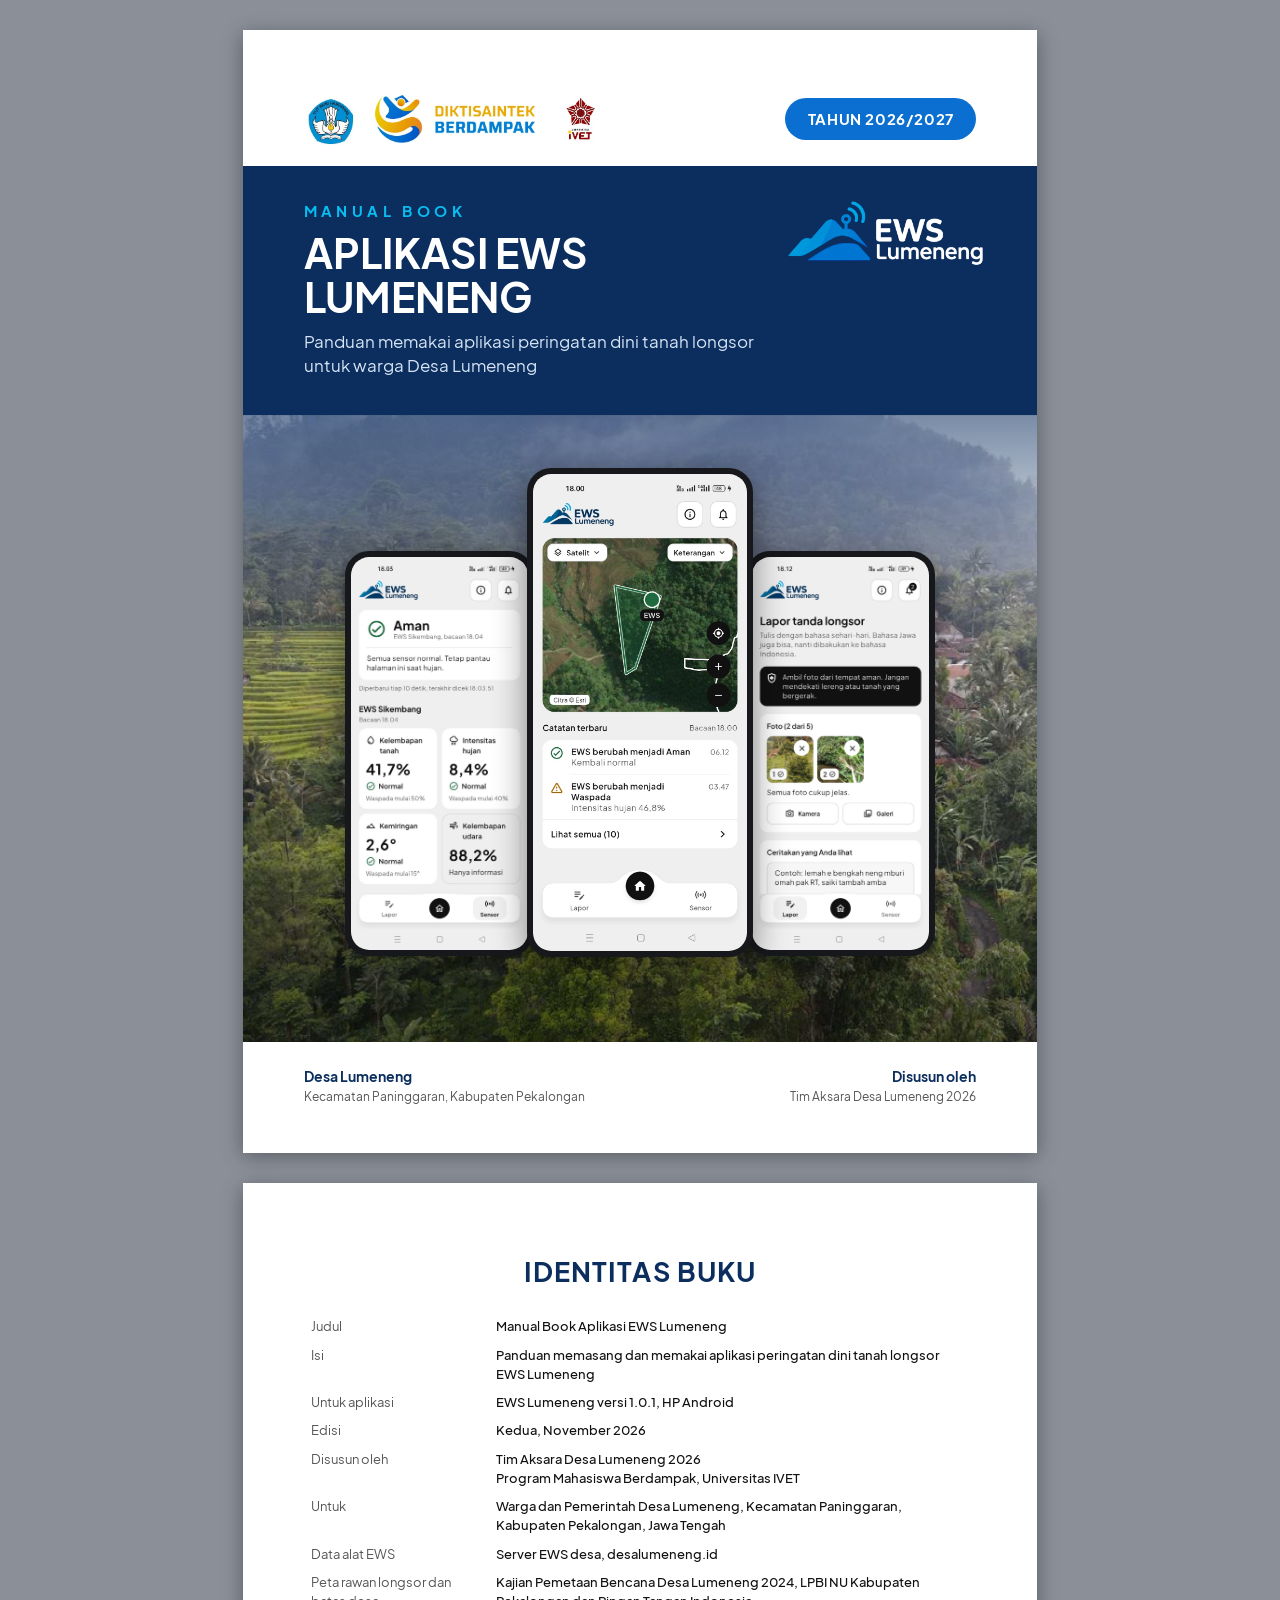
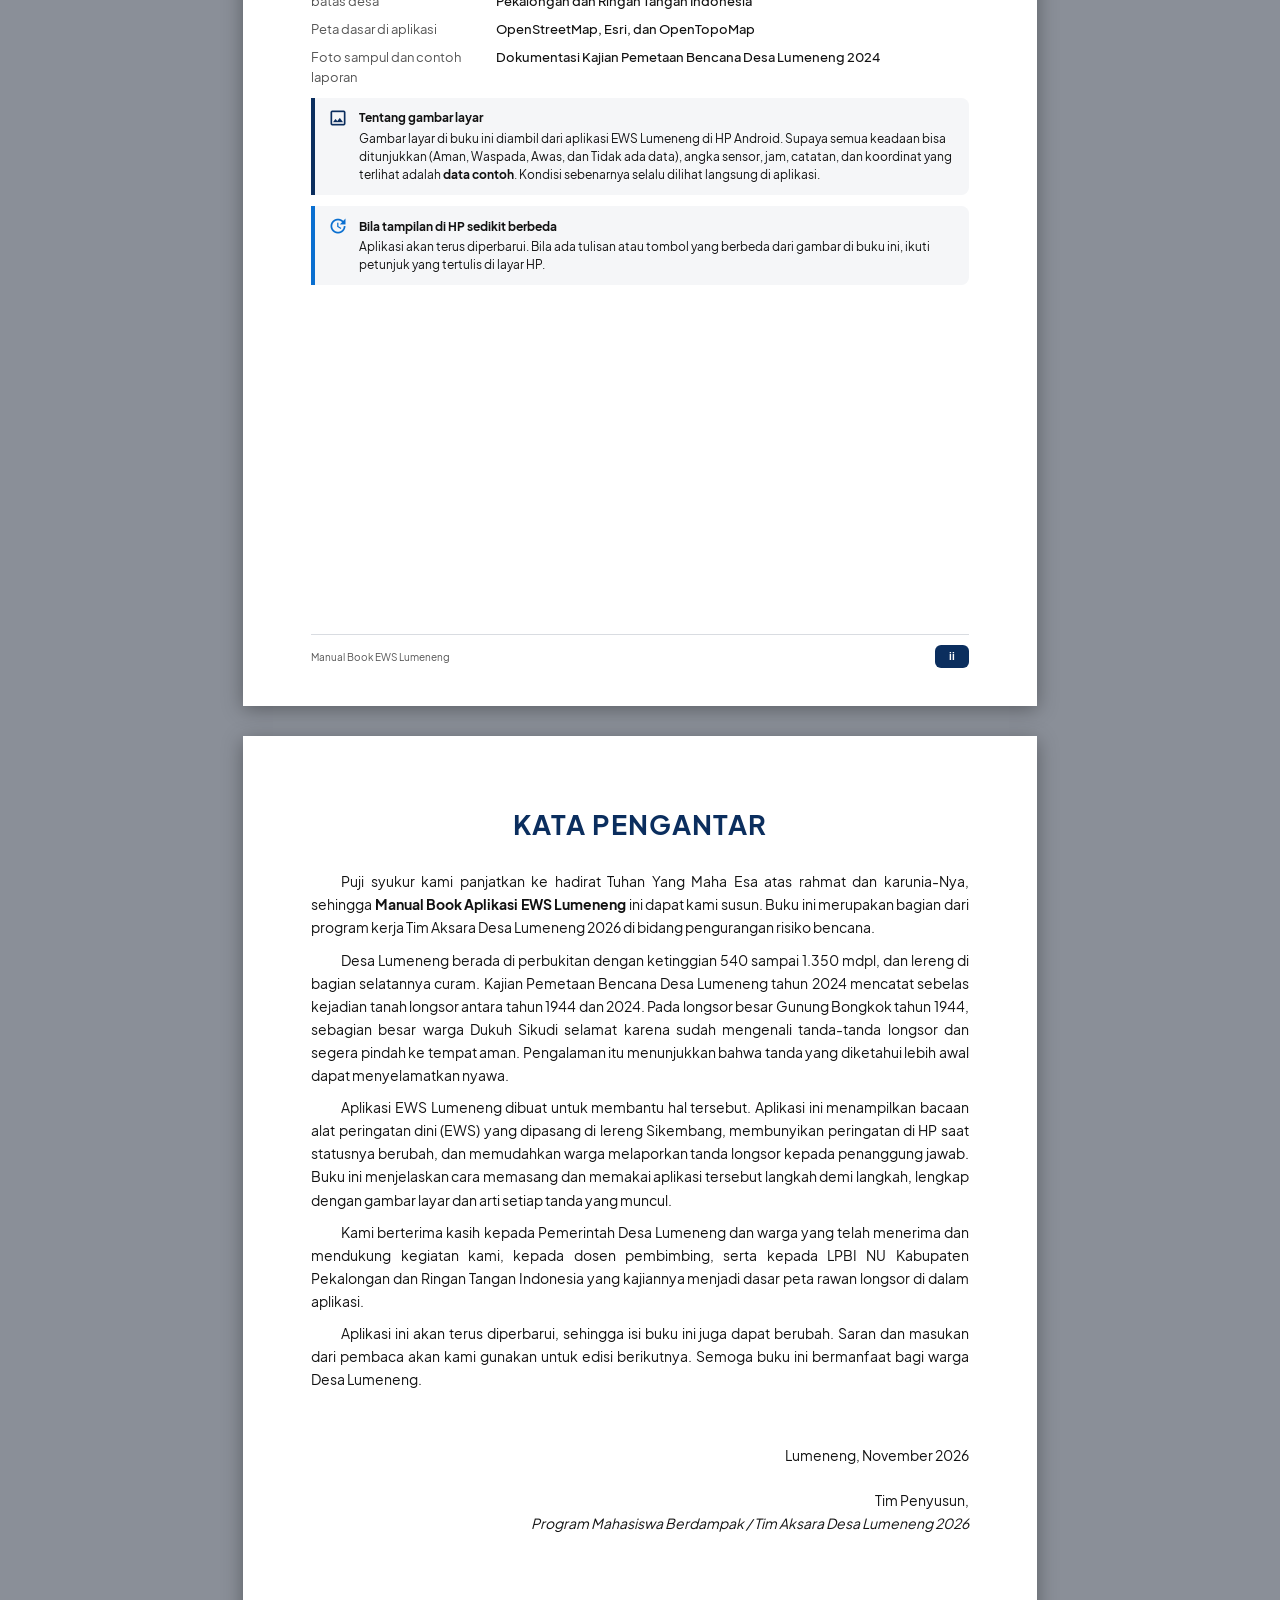
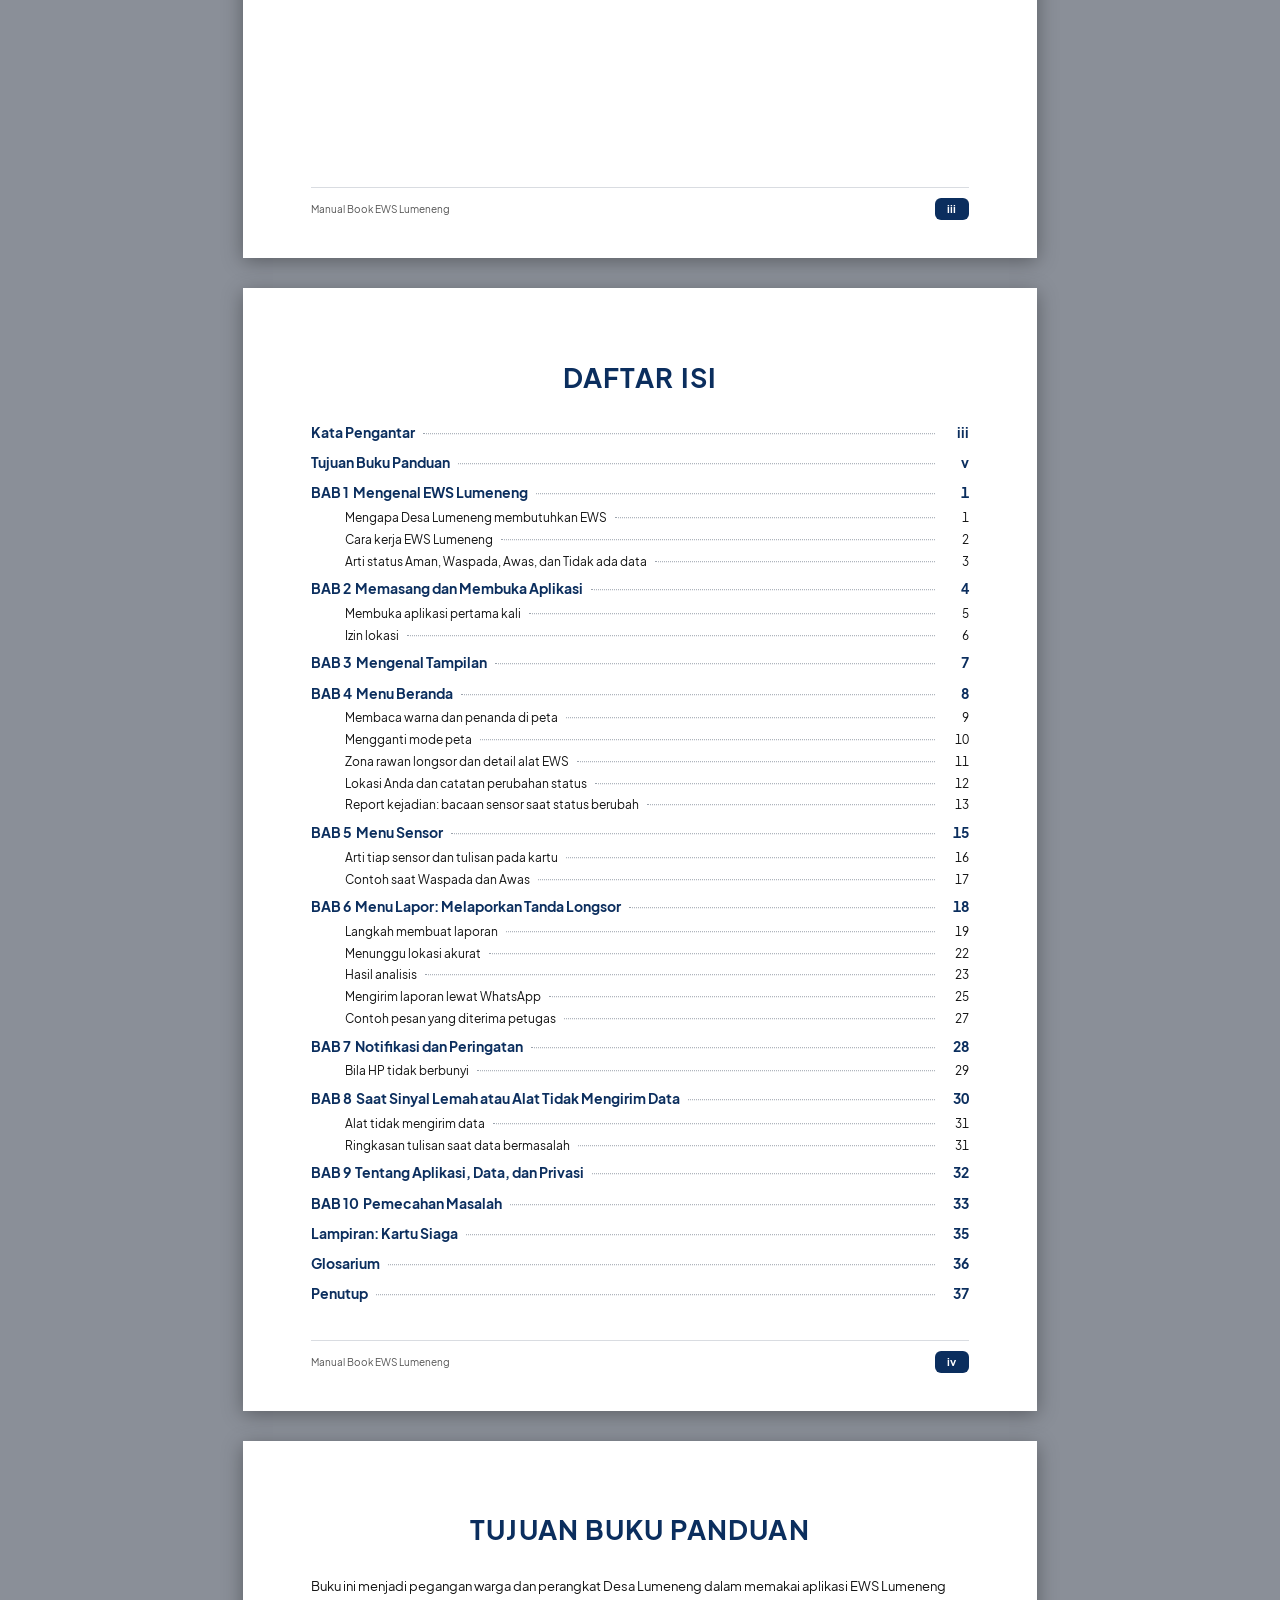
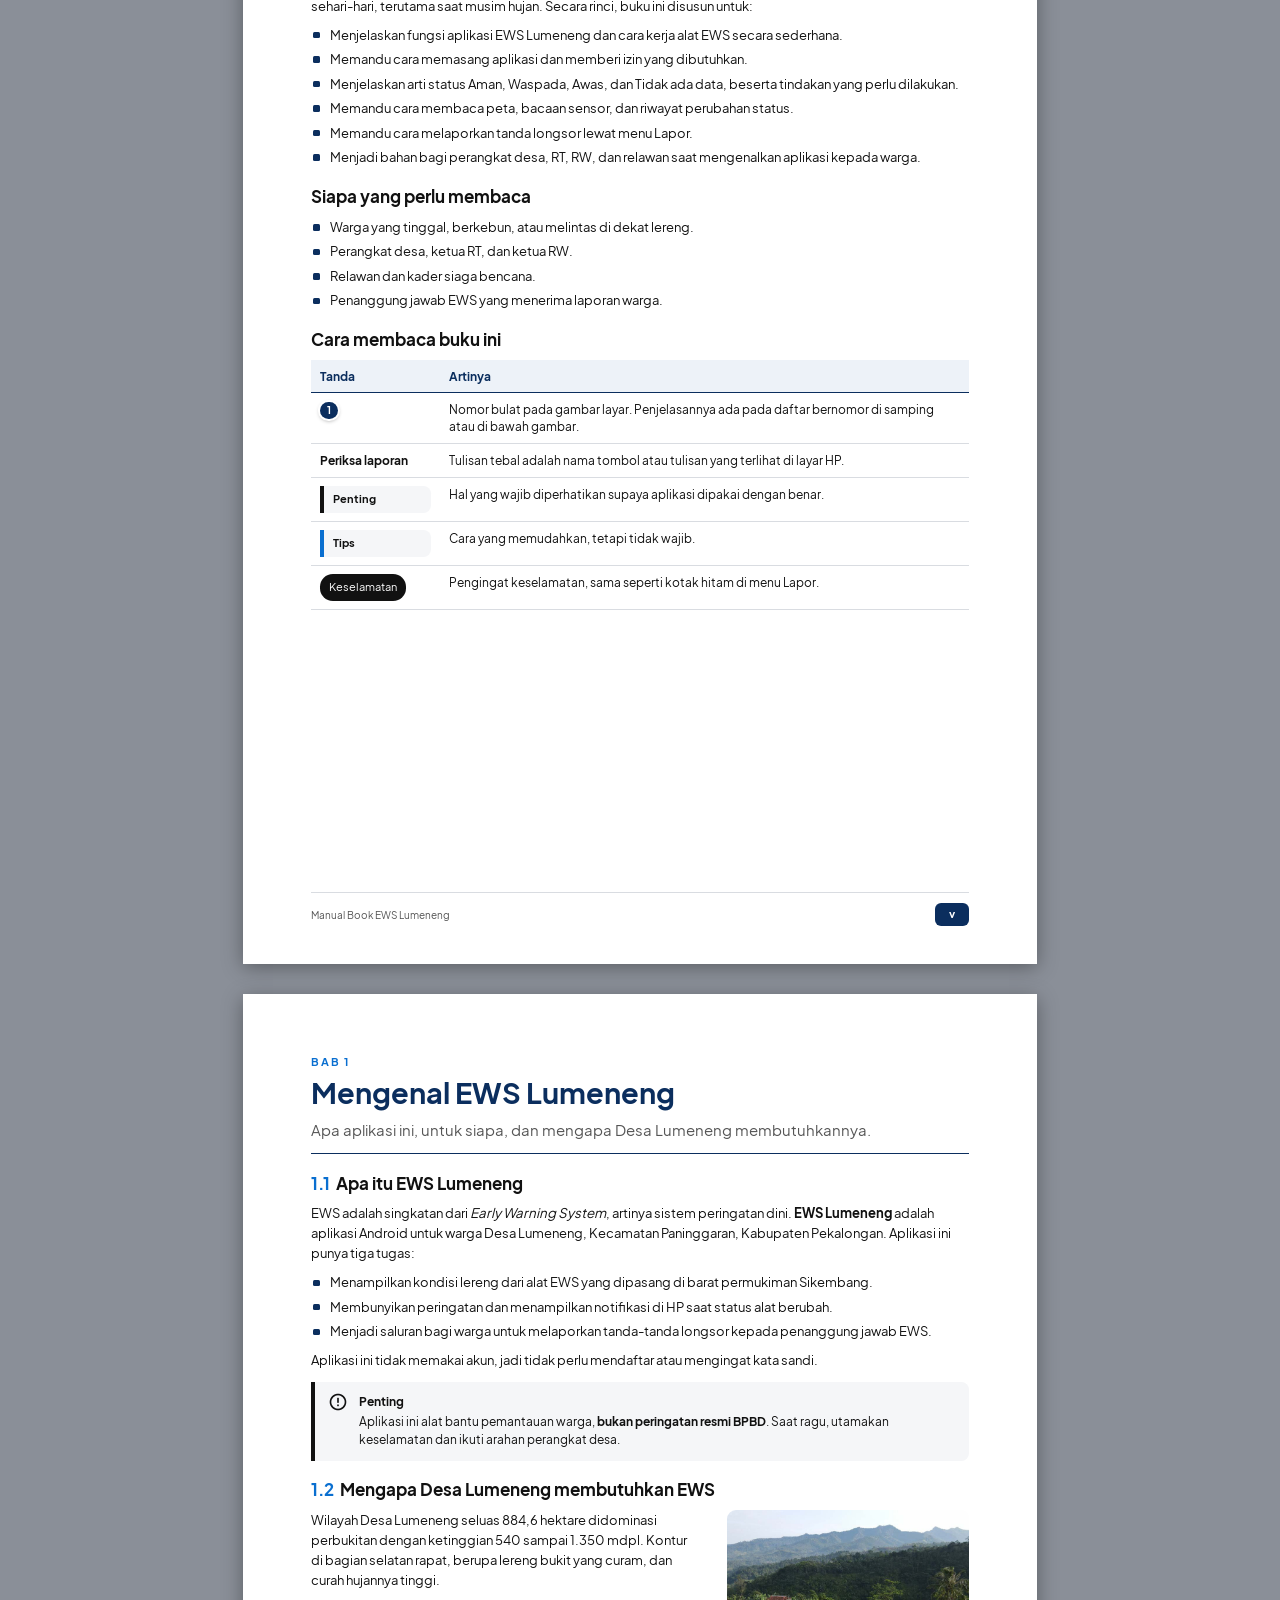
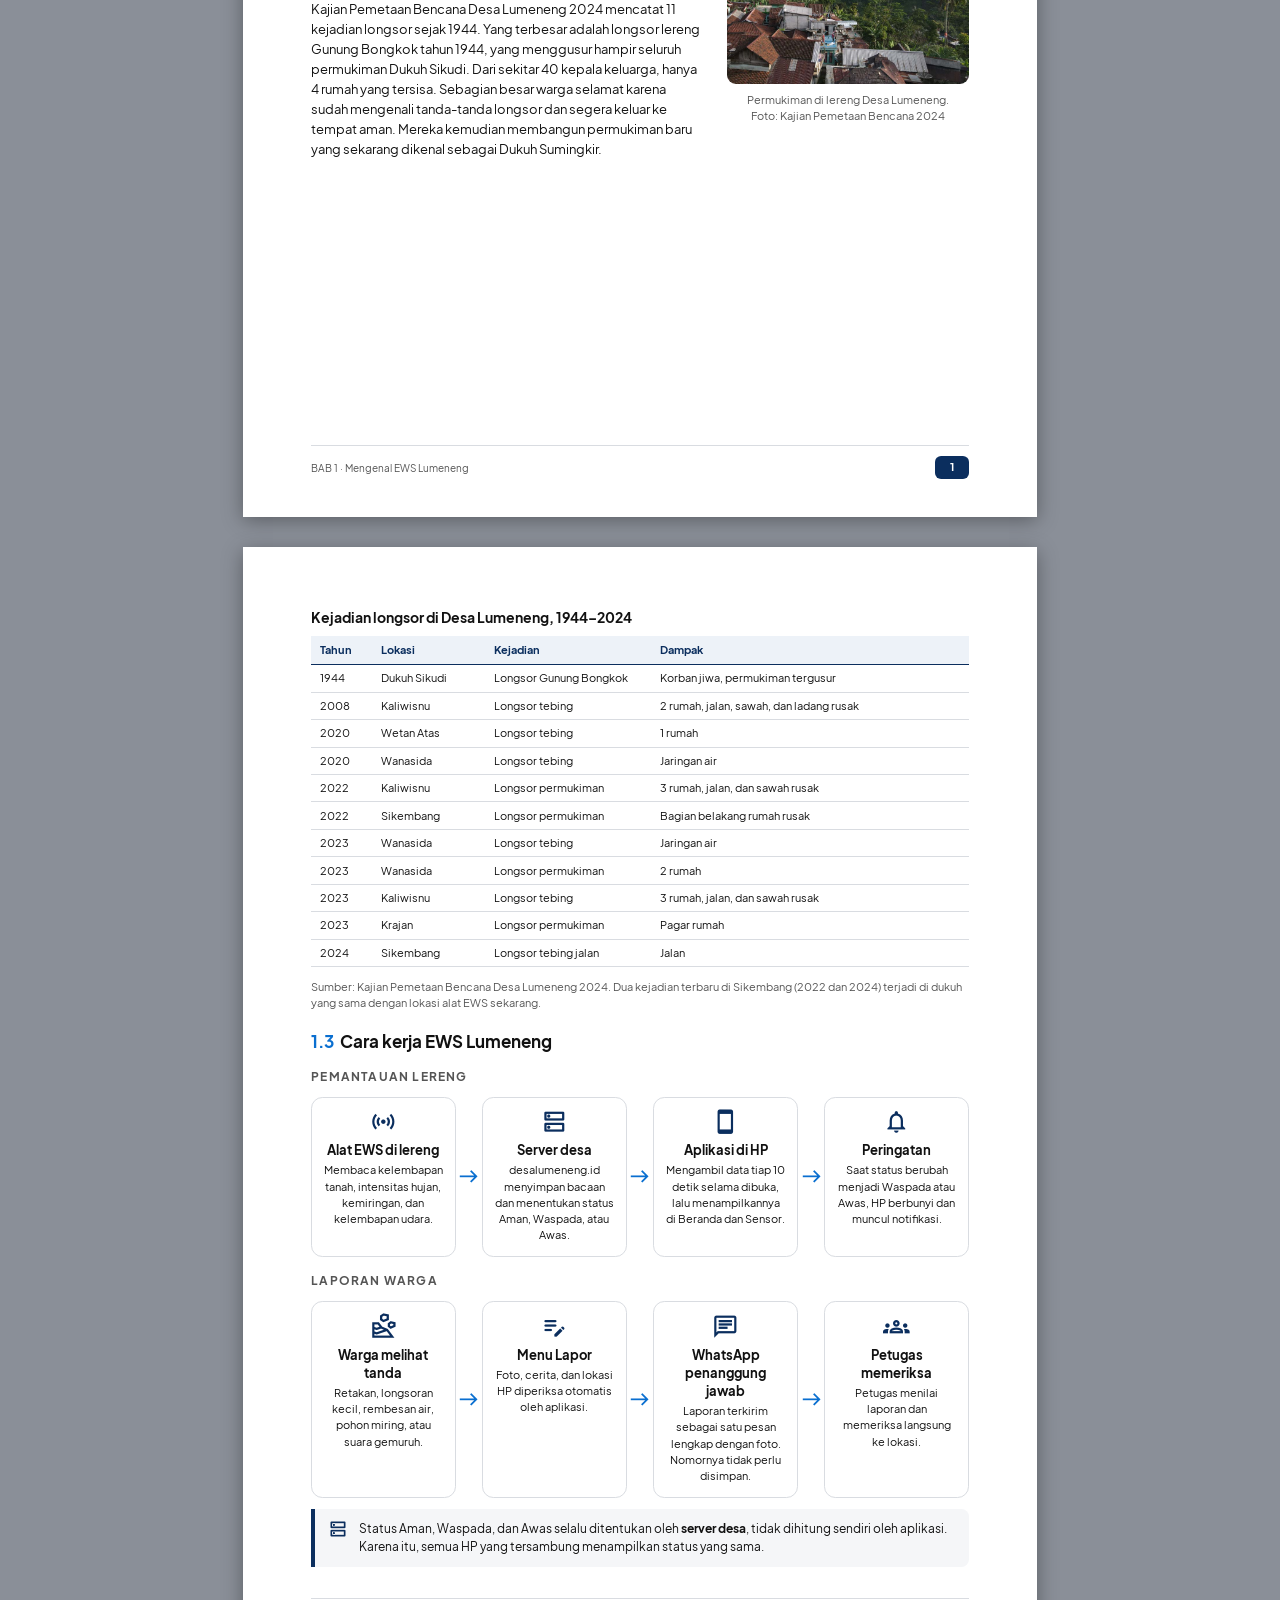
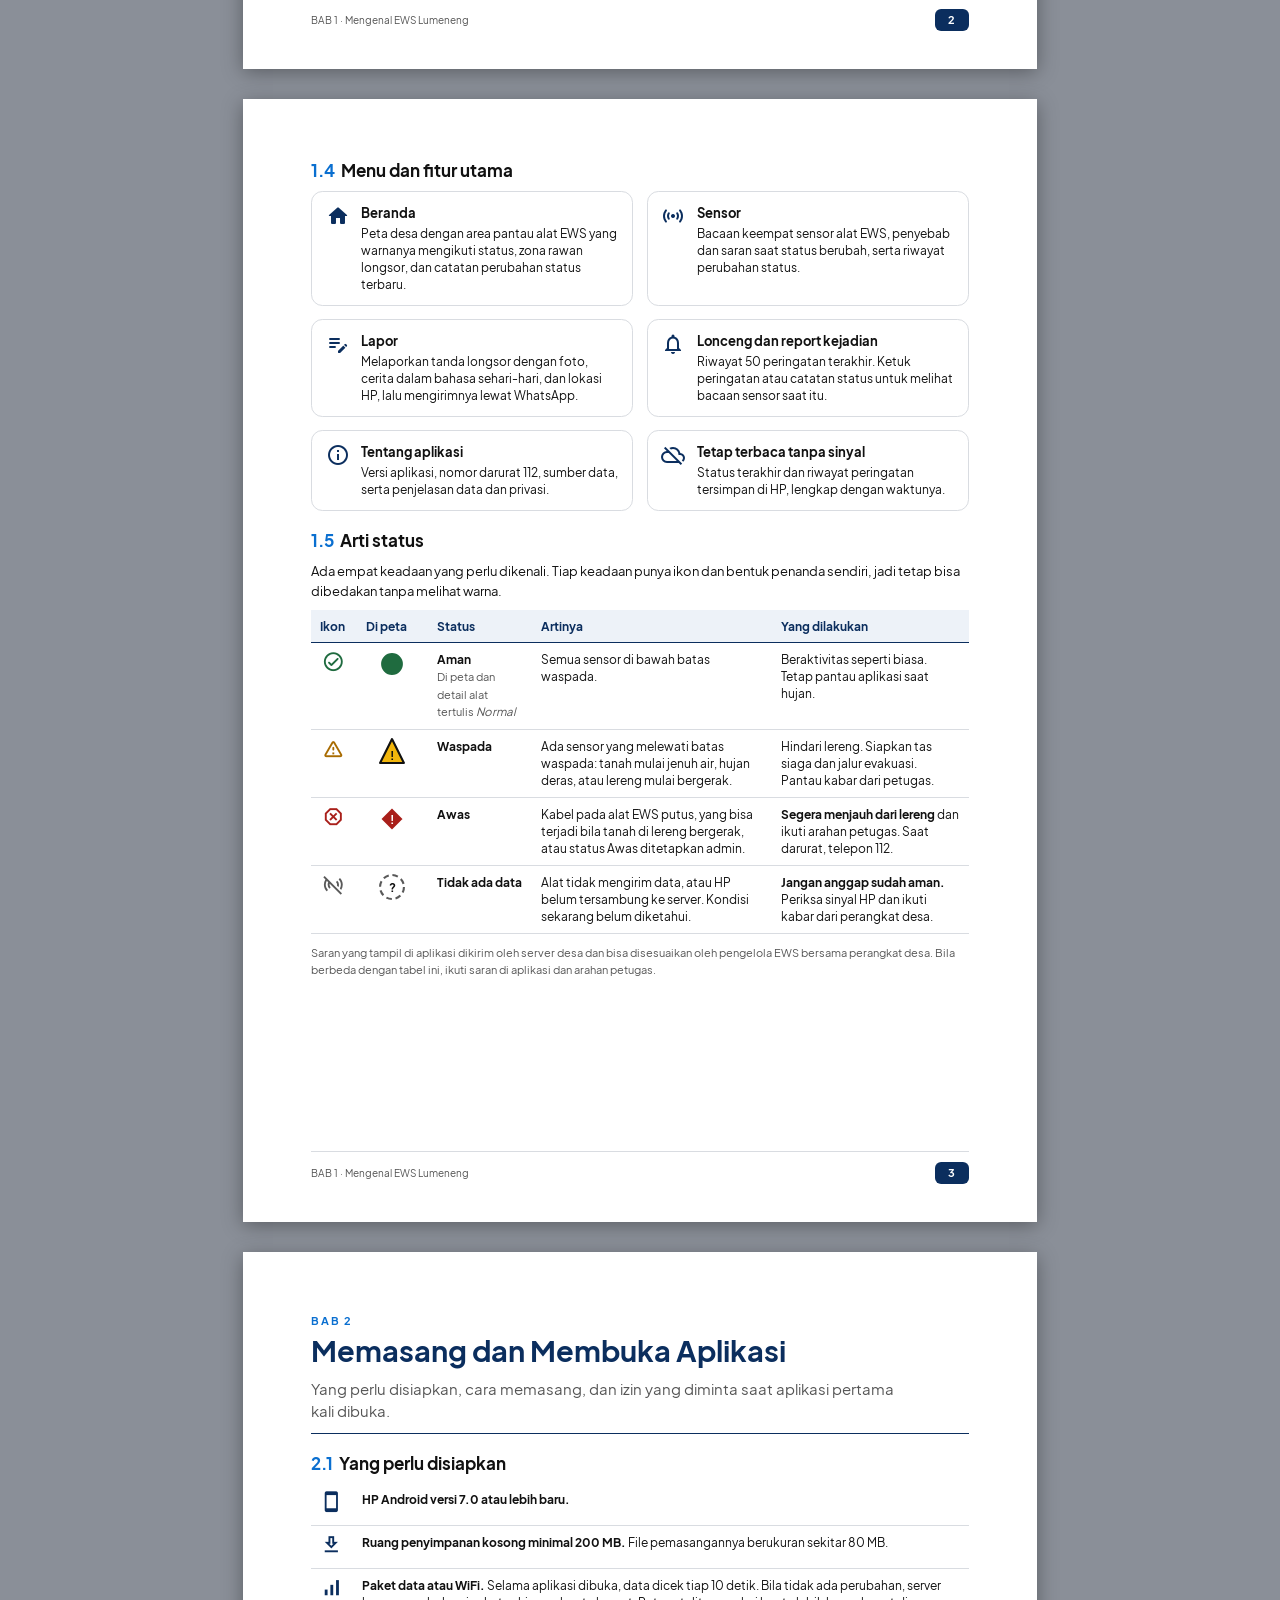
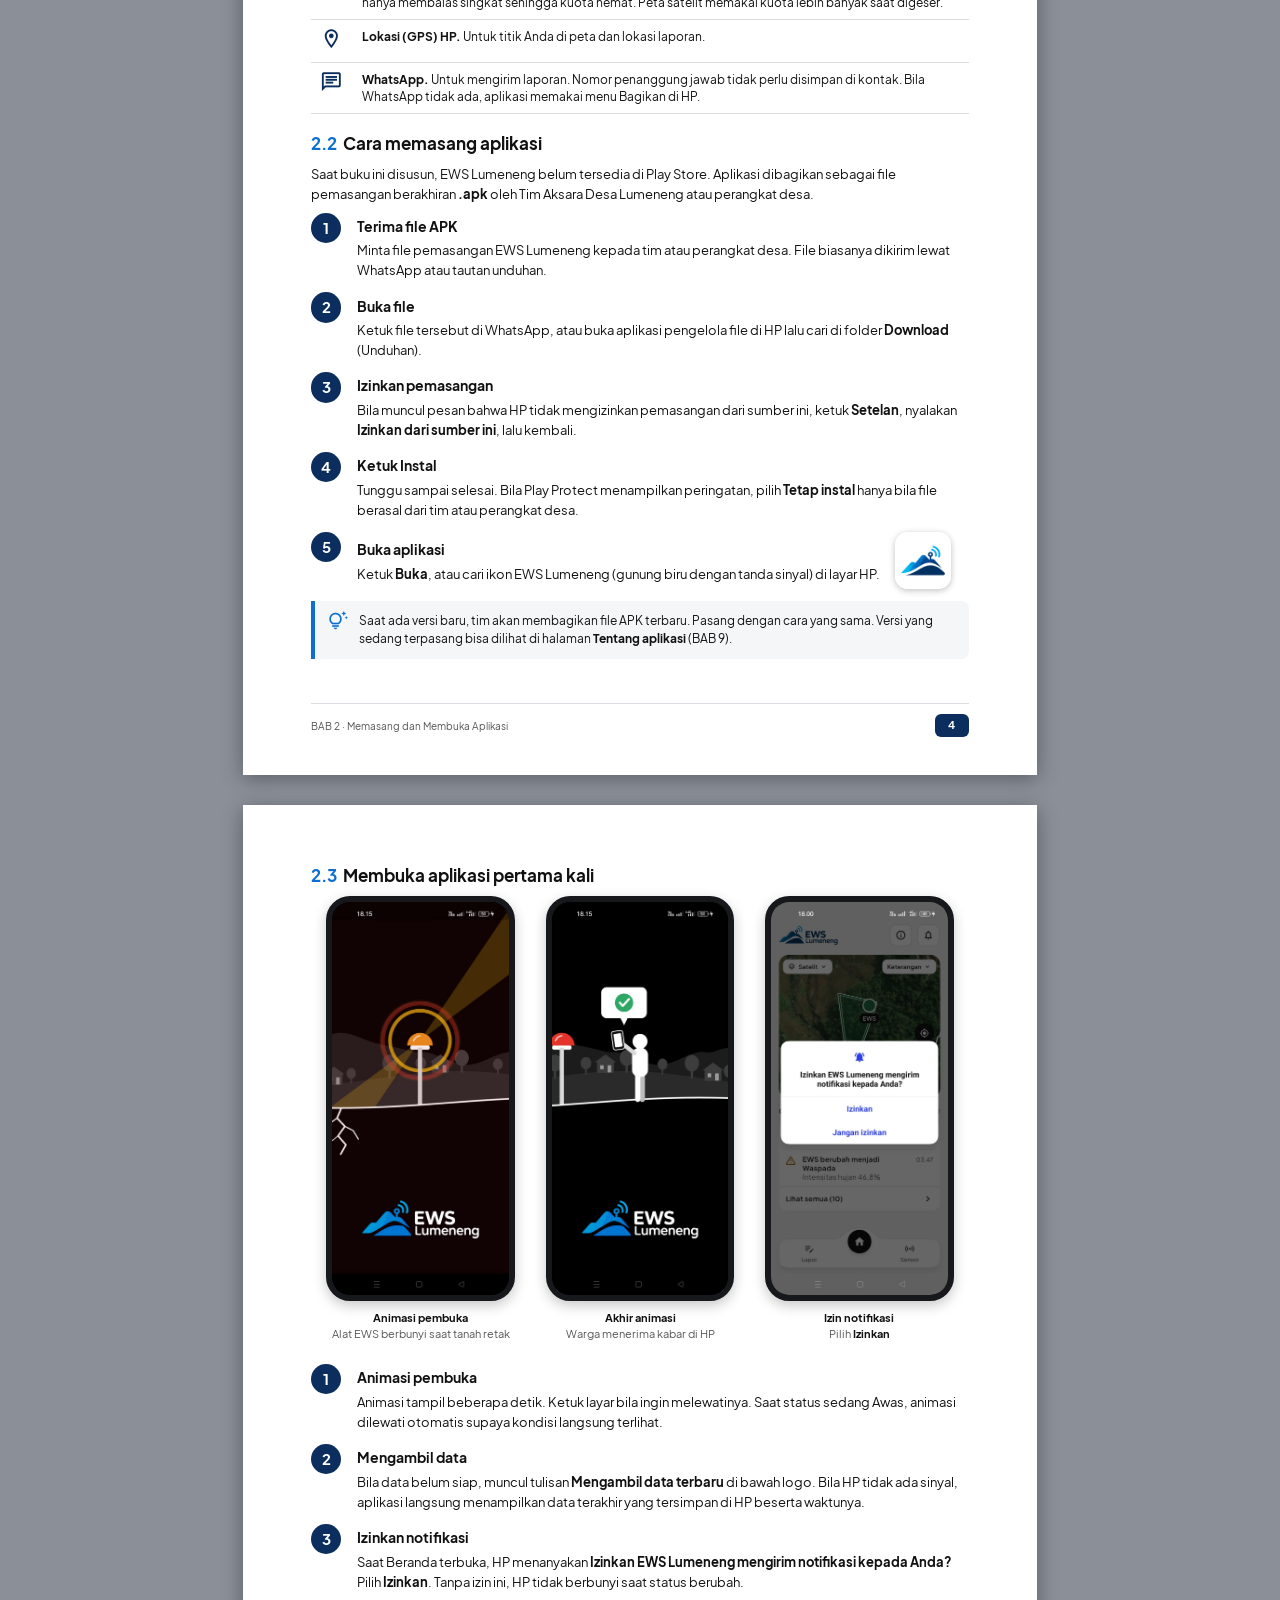
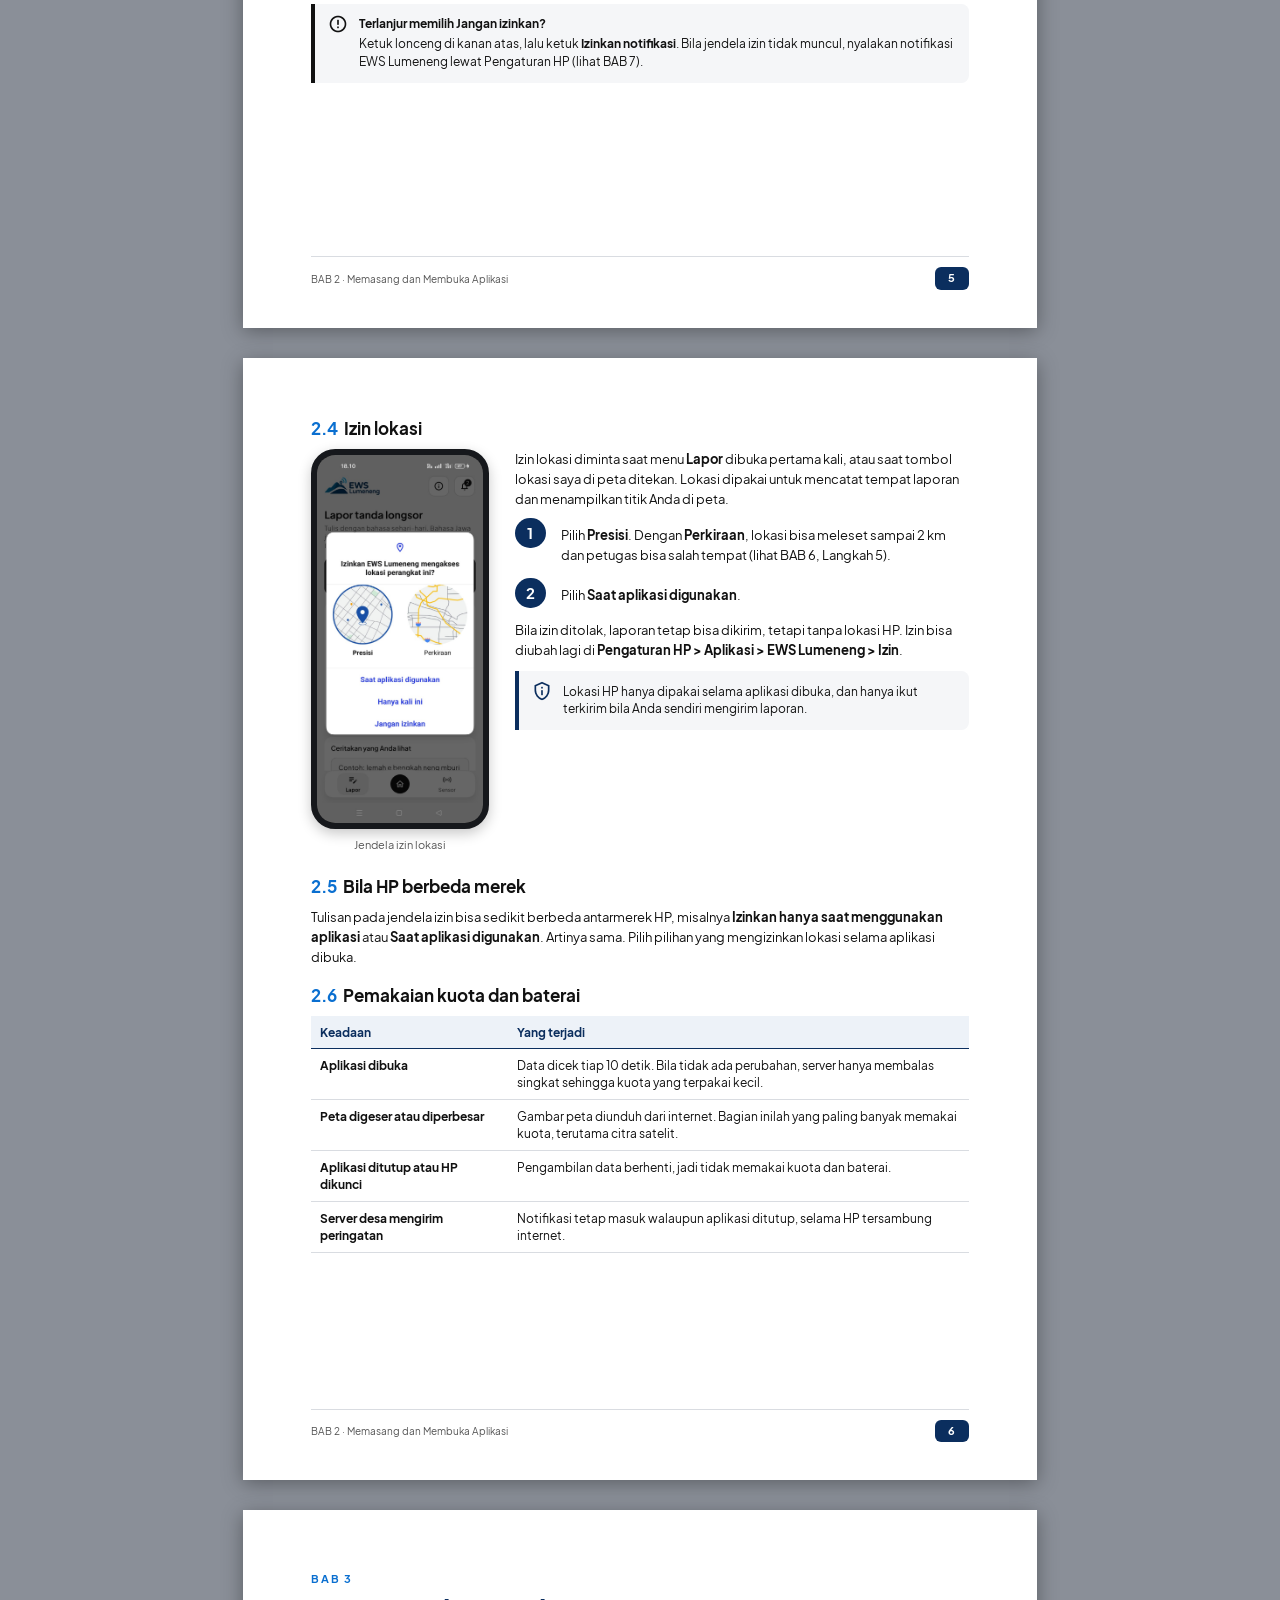
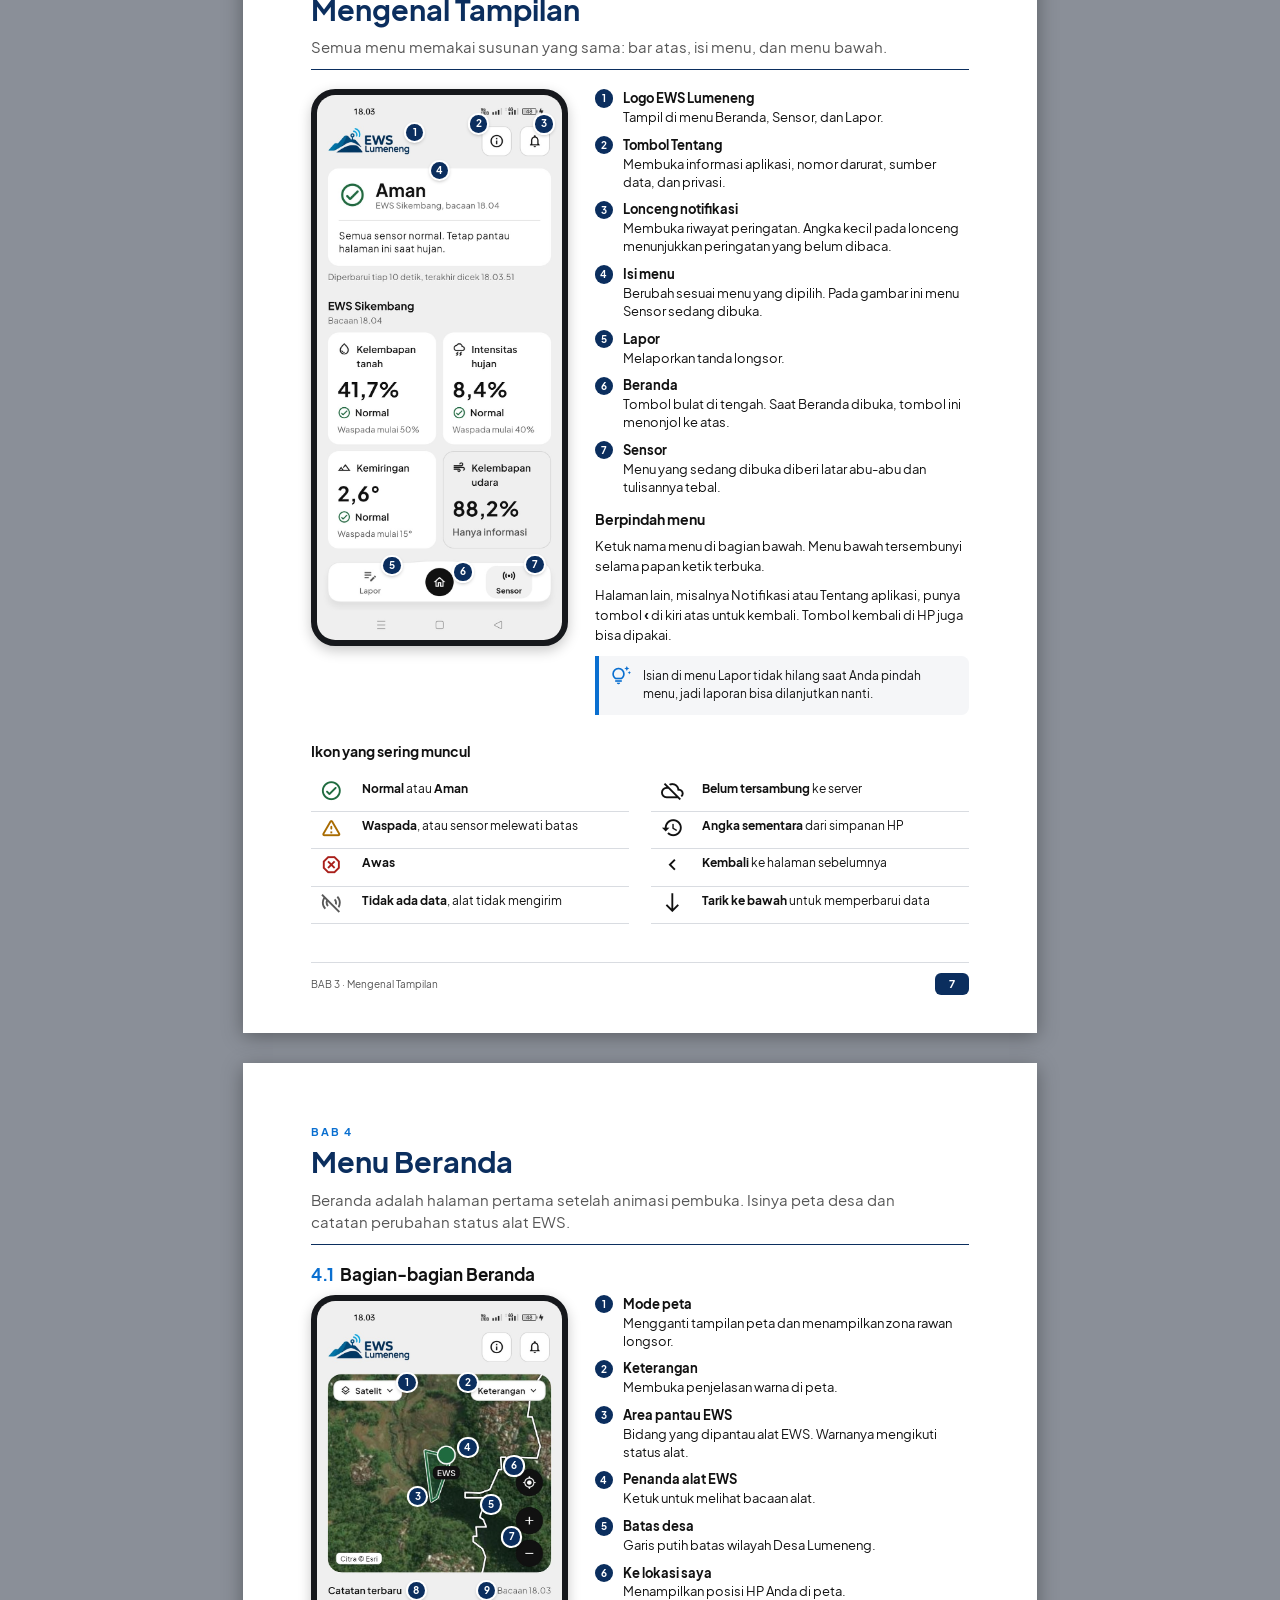
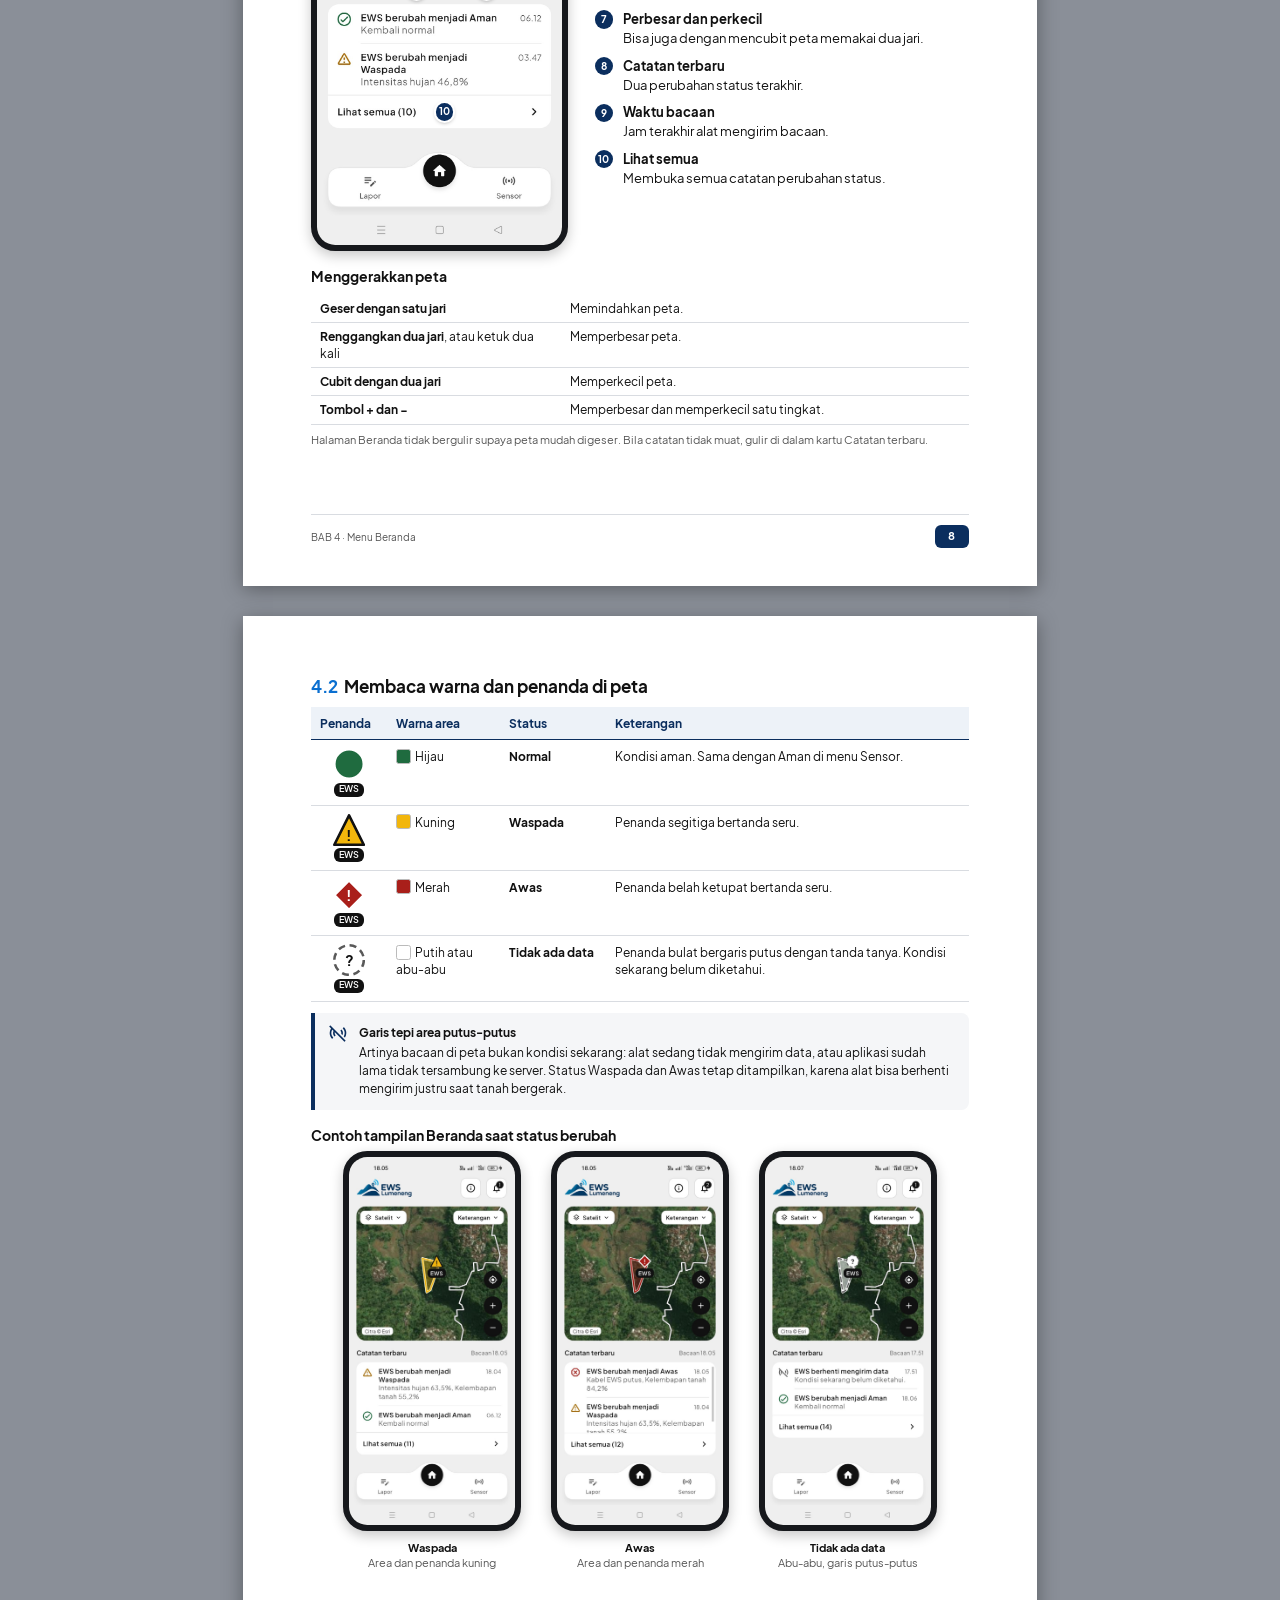
==== commit c8300907: "docs: manual names app version 1.0.1 Identitas Buku and BAB 9 now say 1.0.1 (2), and the Tentang apl" ====
--- a/manual_book/sumber/manual.html
+++ b/manual_book/sumber/manual.html
@@ -63,7 +63,7 @@
   <dl class="meta">
     <dt>Judul</dt><dd>Manual Book Aplikasi EWS Lumeneng</dd>
     <dt>Isi</dt><dd>Panduan memasang dan memakai aplikasi peringatan dini tanah longsor EWS Lumeneng</dd>
-    <dt>Untuk aplikasi</dt><dd>EWS Lumeneng versi 1.0.0, HP Android</dd>
+    <dt>Untuk aplikasi</dt><dd>EWS Lumeneng versi 1.0.1, HP Android</dd>
     <dt>Edisi</dt><dd>Kedua, November 2026</dd>
     <dt>Disusun oleh</dt><dd>Tim Aksara Desa Lumeneng 2026<br>Program Mahasiswa Berdampak, Universitas IVET</dd>
     <dt>Untuk</dt><dd>Warga dan Pemerintah Desa Lumeneng, Kecamatan Paninggaran, Kabupaten Pekalongan, Jawa Tengah</dd>
@@ -76,7 +76,7 @@
   <div class="note mt6">
     <i class="mi">&#xf120;</i>
     <div><span class="nt">Tentang gambar layar</span>
-      <p>Gambar layar di buku ini diambil dari aplikasi EWS Lumeneng versi 1.0.0 di HP Android. Supaya semua keadaan bisa ditunjukkan (Aman, Waspada, Awas, dan Tidak ada data), angka sensor, jam, catatan, dan koordinat yang terlihat adalah <b>data contoh</b>. Kondisi sebenarnya selalu dilihat langsung di aplikasi.</p>
+      <p>Gambar layar di buku ini diambil dari aplikasi EWS Lumeneng di HP Android. Supaya semua keadaan bisa ditunjukkan (Aman, Waspada, Awas, dan Tidak ada data), angka sensor, jam, catatan, dan koordinat yang terlihat adalah <b>data contoh</b>. Kondisi sebenarnya selalu dilihat langsung di aplikasi.</p>
     </div>
   </div>
   <div class="note tip">
@@ -931,7 +931,7 @@
       <ul class="dots">
         <li>Jendela menutup sendiri begitu lokasi mencapai ±20 m, atau paling lama setelah 30 detik. Laporan lalu langsung diperiksa.</li>
         <li>Ketuk <b>Lanjut tanpa menunggu</b> bila tidak sempat menunggu. Laporan tetap bisa dikirim dengan lokasi yang ada.</li>
-        <li>Jendela ini tidak muncul bila lokasi HP mati atau izin lokasi ditolak.</li>
+        <li>Jendela ini tidak muncul bila lokasi HP mati, izin lokasi ditolak, atau izinnya masih Perkiraan, karena menunggu tidak akan membantu.</li>
       </ul>
       <div class="safety mb0">
         <i class="mi">&#xf0f2;</i>
@@ -945,10 +945,10 @@
     <div class="shot"><div class="phone sm"><img src="img/izin_lokasi_presisi.jpg" alt=""></div><div class="cap">Pilih <b>Ubah ke lokasi presisi</b></div></div>
     <div class="grow">
       <p>Lokasi <b>Perkiraan</b> bisa meleset sampai 2 km. Bila izin lokasi yang diberikan masih Perkiraan, HP bertanya saat menu Lapor dibuka: <i>Ubah akses lokasi EWS Lumeneng dari perkiraan ke lokasi presisi?</i> Pilih <b>Ubah ke lokasi presisi</b>.</p>
-      <p>Bila memilih <b>Tetap gunakan perkiraan</b>, bagian Lokasi menampilkan <i>Lokasi masih perkiraan, bisa meleset sampai 2 km</i> dengan tombol <b>Izinkan lokasi tepat</b>. Bila jendela HP tidak muncul lagi, tombolnya menjadi <b>Buka pengaturan izin</b>. Di sana buka <b>Izin &gt; Lokasi</b>, lalu nyalakan <b>Gunakan lokasi tepat</b>. Di sebagian HP tulisannya <b>Gunakan lokasi presisi</b>.</p>
+      <p>Bila memilih <b>Tetap gunakan perkiraan</b>, bagian Lokasi langsung menampilkan <i>Lokasi masih perkiraan, bisa meleset sampai 2 km</i> dengan tombol <b>Izinkan lokasi tepat</b>. Bila jendela HP tidak muncul lagi, tombolnya berganti menjadi <b>Buka pengaturan izin</b>. Di sana buka <b>Izin &gt; Lokasi</b>, lalu nyalakan <b>Gunakan lokasi tepat</b> (di sebagian HP <b>Gunakan lokasi presisi</b>). Setelah kembali ke aplikasi, lokasi dicari ulang dengan GPS.</p>
       <div class="note mb0">
         <i class="mi">&#xf193;</i>
-        <div><p>Pada sebagian HP, lokasi perkiraan tidak didapat sama sekali dan yang tertulis <i>Lokasi belum didapat</i>. Ubah izin ke presisi lewat <b>Pengaturan HP &gt; Aplikasi &gt; EWS Lumeneng &gt; Izin &gt; Lokasi</b>, lalu ketuk <b>Perbarui</b>.</p></div>
+        <div><p>Pada sebagian HP, izin Perkiraan tidak menghasilkan lokasi sama sekali, dan yang tertulis <i>Lokasi belum didapat</i>. Pindah ke tempat terbuka tidak membantu. Ubah izinnya ke presisi lewat tombol di bawah peringatan.</p></div>
       </div>
     </div>
   </div>
@@ -1245,7 +1245,7 @@
     <div class="grow">
       <h3 class="mt0">Isi halaman</h3>
       <ul class="dots">
-        <li><b>Versi aplikasi</b>, misalnya <i>Versi 1.0.0 (1)</i>.</li>
+        <li><b>Versi aplikasi</b>, misalnya <i>Versi 1.0.1 (2)</i>. Bandingkan dengan versi terbaru dari tim untuk tahu apakah aplikasi perlu diperbarui.</li>
         <li><b>Keadaan darurat</b>: telepon <b>112</b>, layanan darurat nasional yang gratis.</li>
         <li><b>Sumber data</b>: server EWS desa, kajian 2024, dan peta dasar.</li>
         <li><b>Data dan privasi</b>.</li>
@@ -1289,7 +1289,7 @@
   <h3 class="mt0">Saat melapor</h3>
   <table class="tbl" style="font-size:8.8pt">
     <tr><th style="width:44mm">Masalah</th><th style="width:48mm">Penyebab yang mungkin</th><th>Yang dilakukan</th></tr>
-    <tr><td><b>Lokasi tidak didapat</b></td><td>GPS mati, izin lokasi ditolak atau hanya Perkiraan, atau berada di dalam ruangan.</td><td>Nyalakan lokasi, berikan izin lokasi presisi, lalu ketuk <b>Perbarui</b> di tempat terbuka (BAB 6, Langkah 5).</td></tr>
+    <tr><td><b>Lokasi tidak didapat</b></td><td>GPS mati, izin lokasi ditolak atau hanya Perkiraan, atau berada di dalam ruangan.</td><td>Nyalakan lokasi. Bila muncul <i>Lokasi masih perkiraan</i>, ketuk <b>Izinkan lokasi tepat</b>. Selain itu, ketuk <b>Perbarui</b> di tempat terbuka (BAB 6, Langkah 5).</td></tr>
     <tr><td><b>Muncul <i>Menunggu lokasi akurat</i></b></td><td>GPS belum mendapat sinyal satelit.</td><td>Tunggu paling lama 30 detik, atau ketuk <b>Lanjut tanpa menunggu</b>.</td></tr>
     <tr><td><b>Foto ditandai kurang jelas</b></td><td>HP bergoyang, kurang cahaya, atau lensa kotor.</td><td>Ikuti saran di bawah foto. Ambil ulang bila aman, atau kirim saja.</td></tr>
     <tr><td><b>Tombol Periksa laporan tidak bisa ditekan</b></td><td>Cerita masih kosong dan belum ada foto.</td><td>Isi cerita atau tambahkan minimal satu foto.</td></tr>
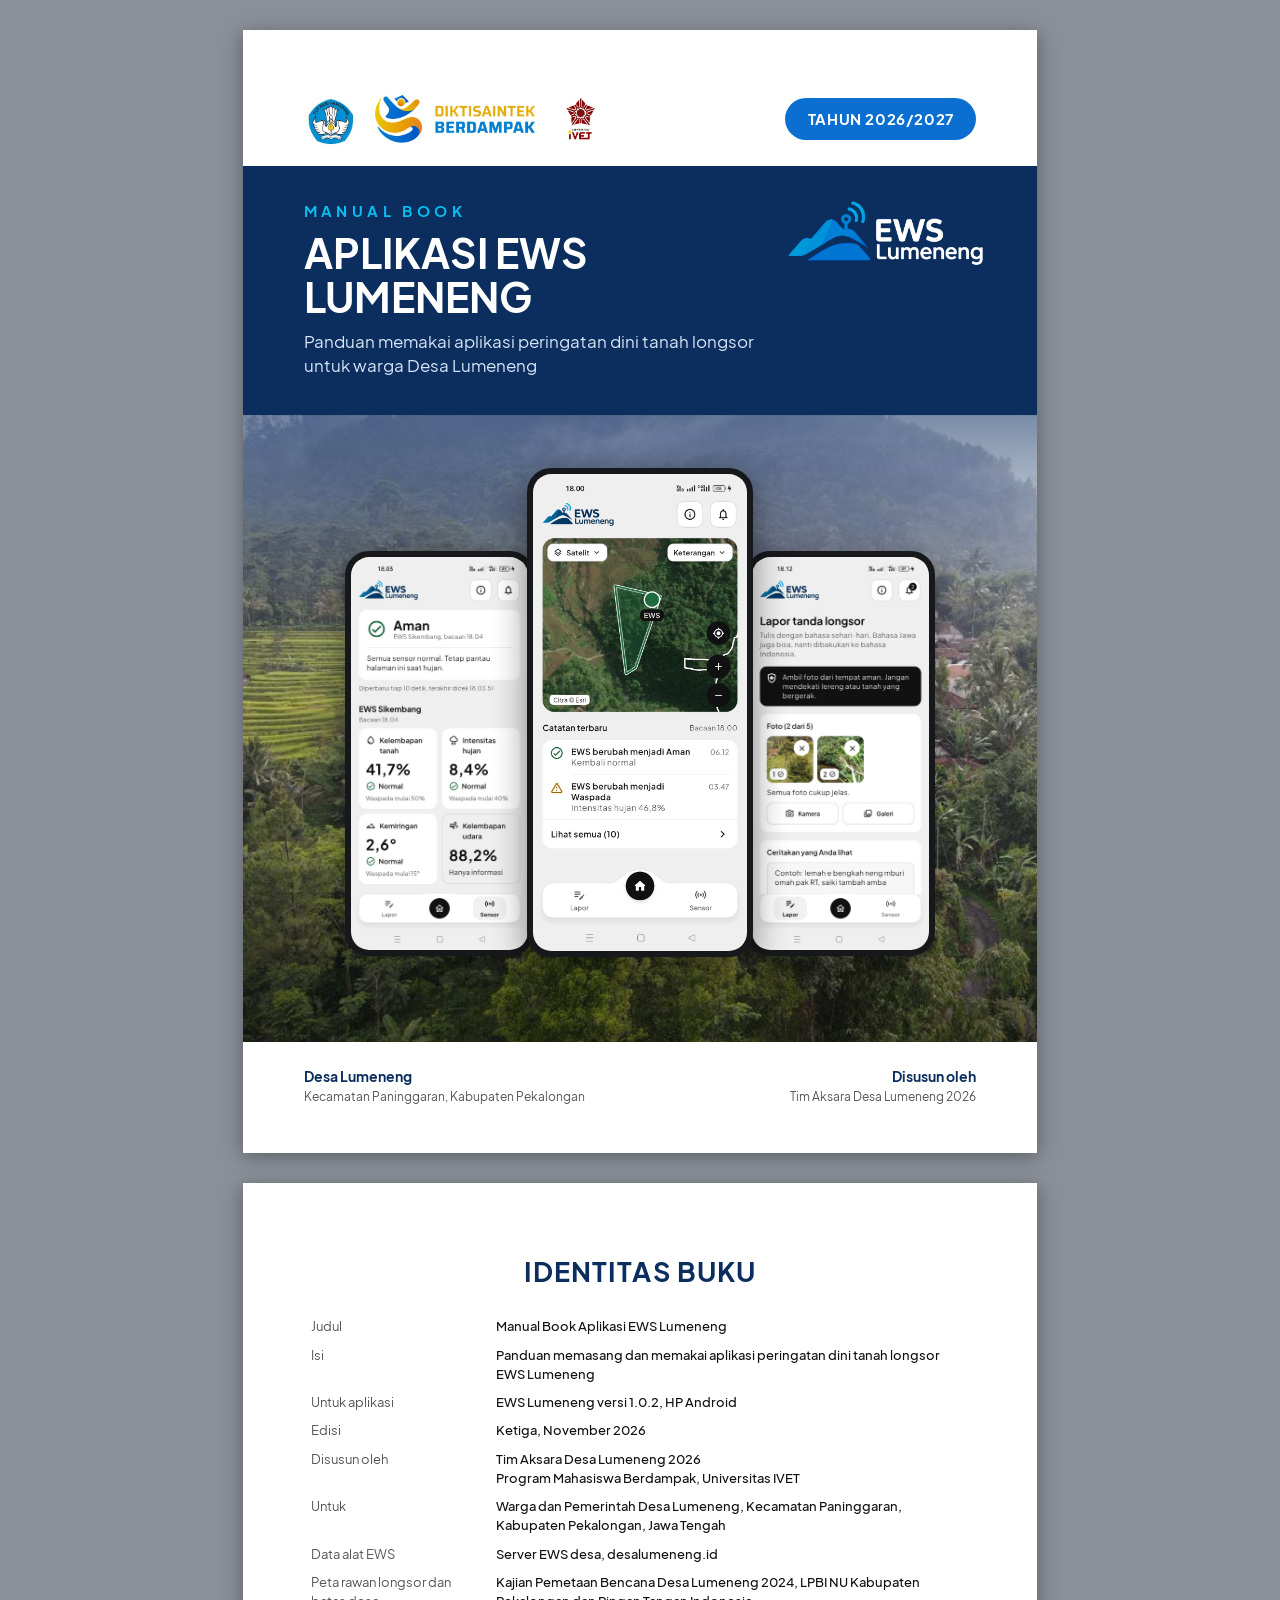
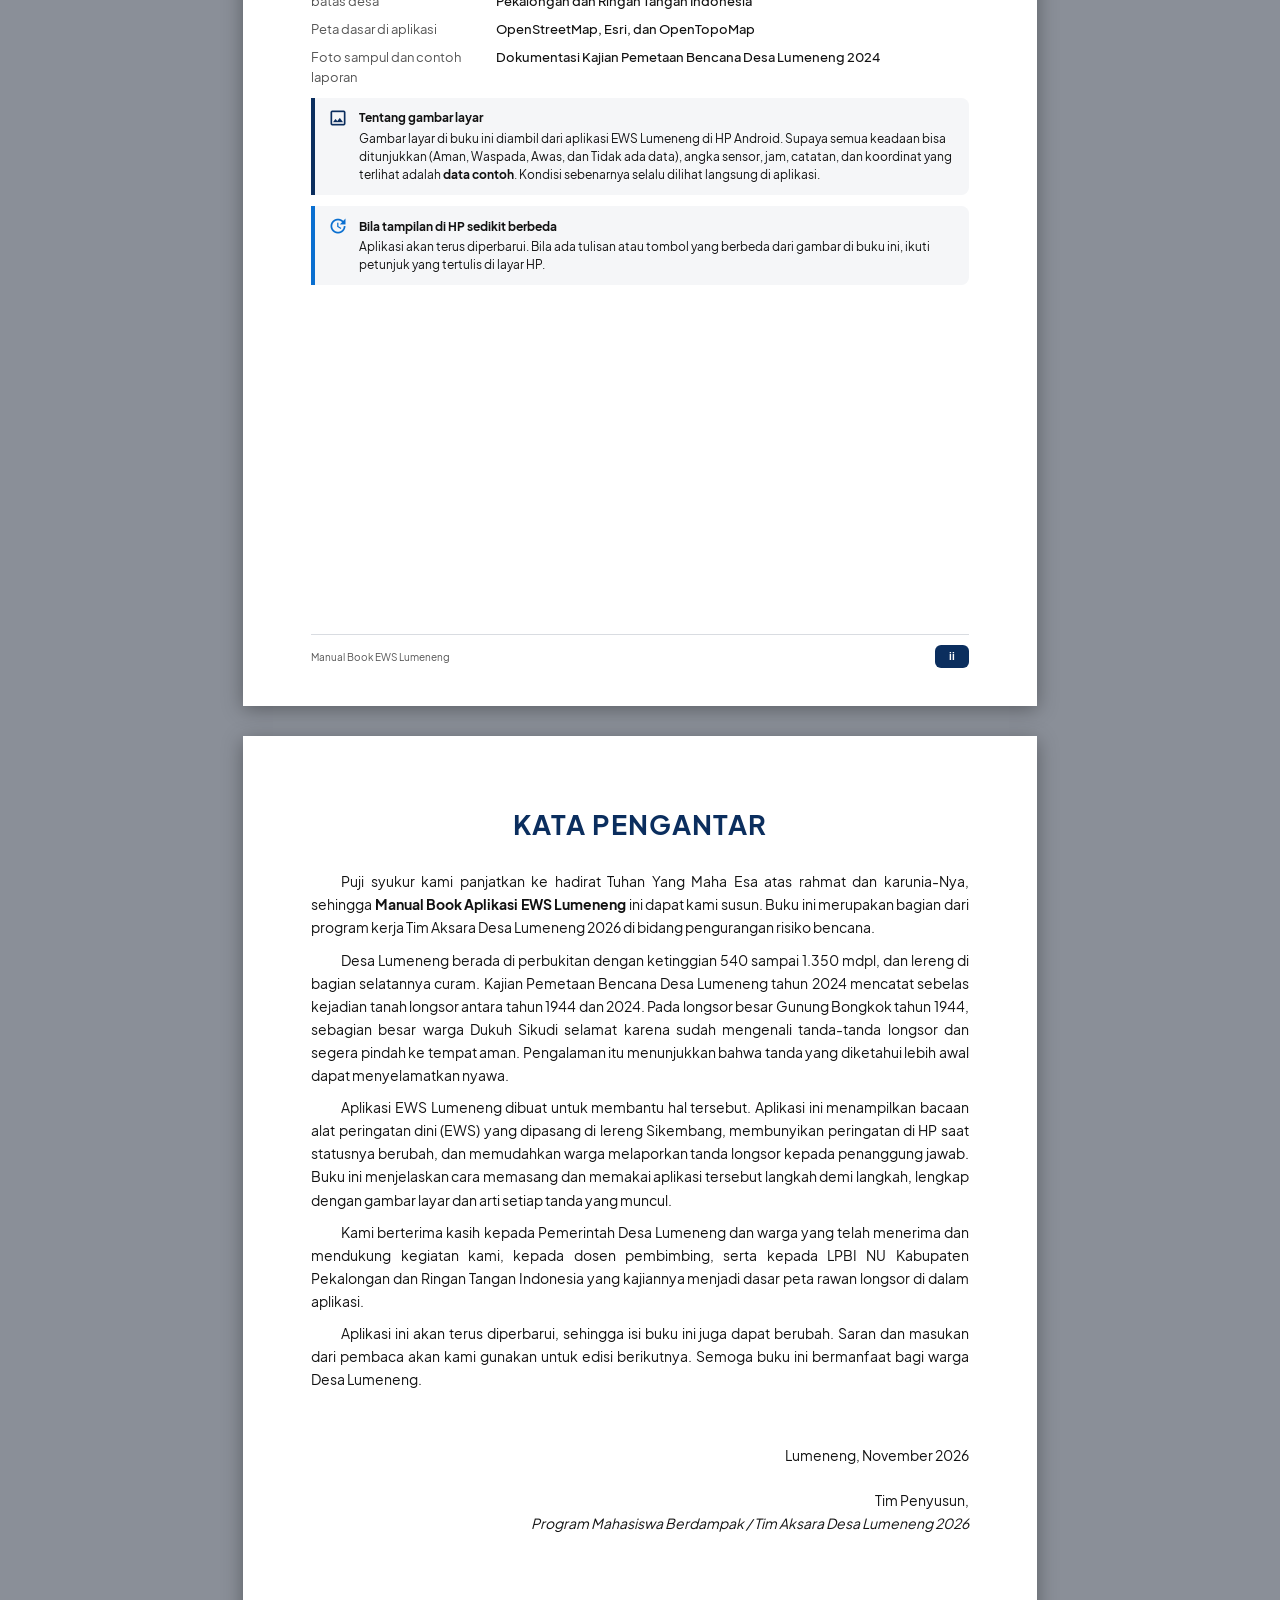
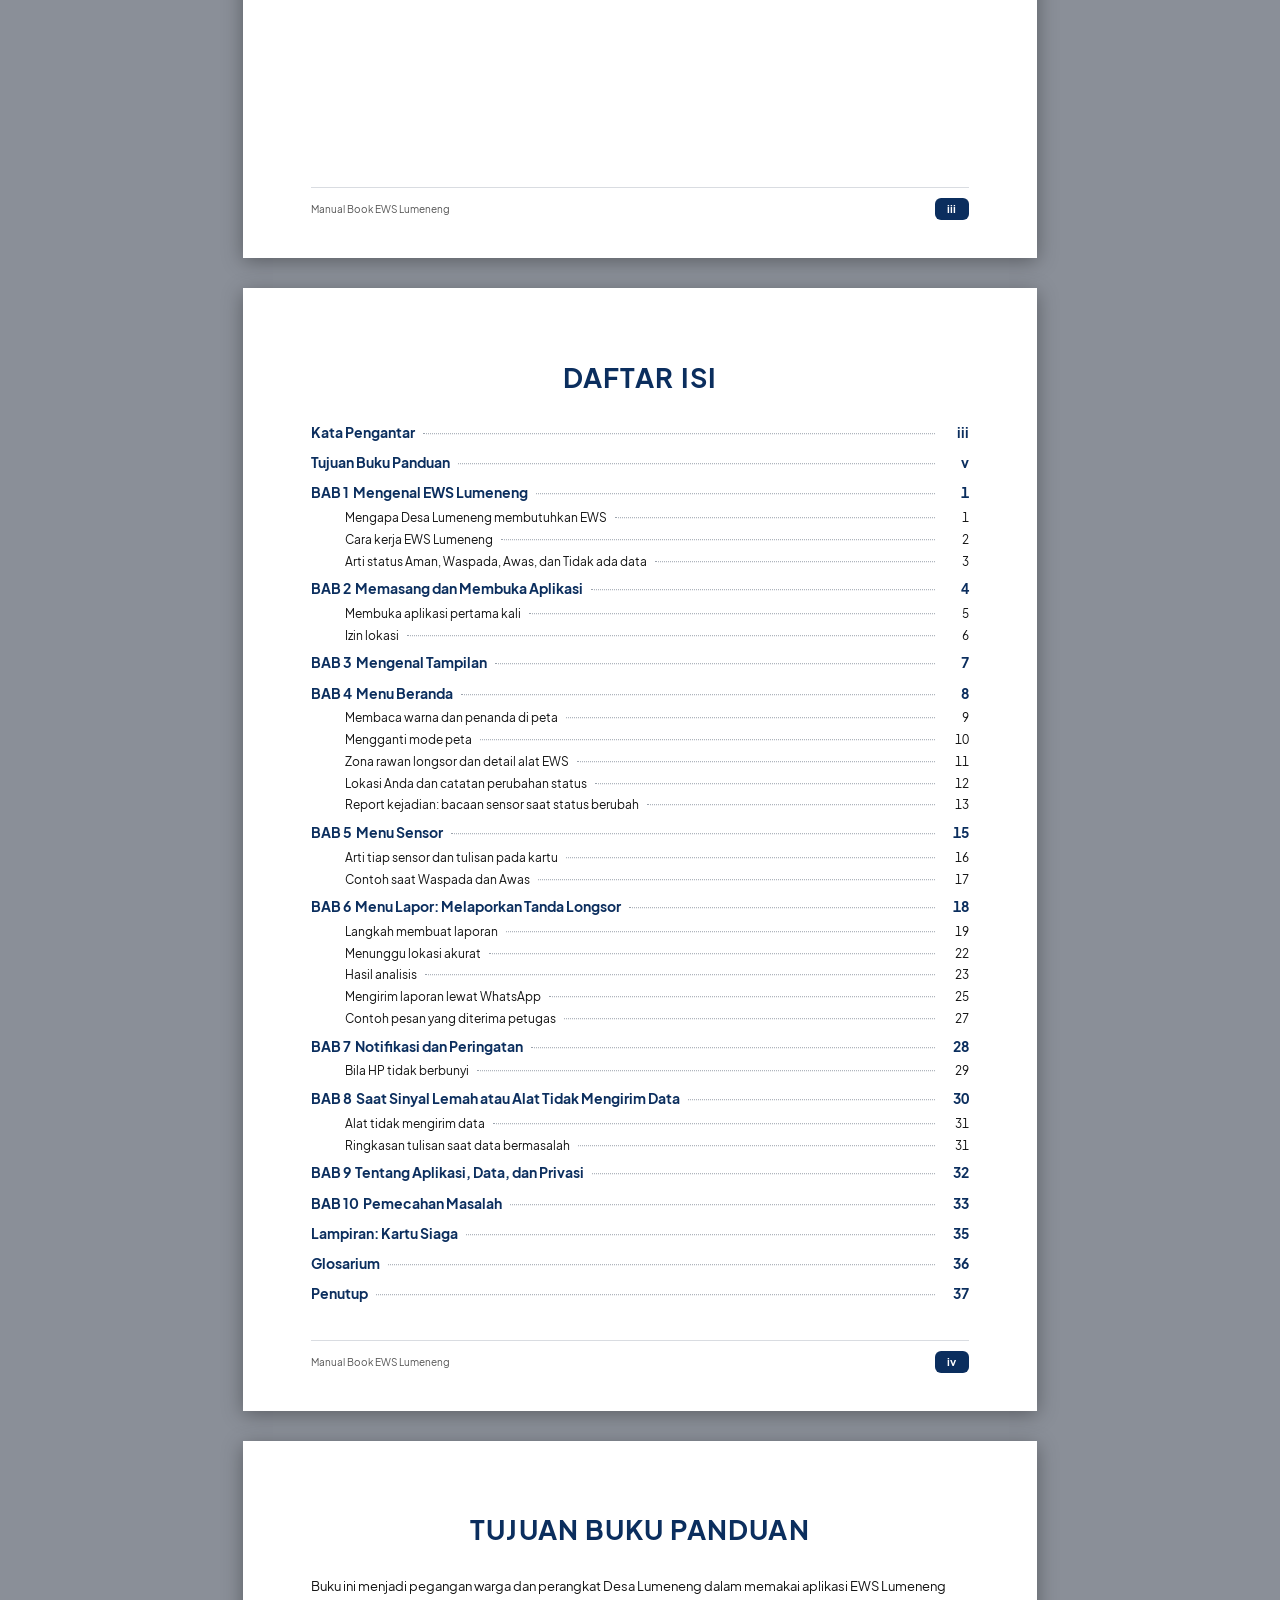
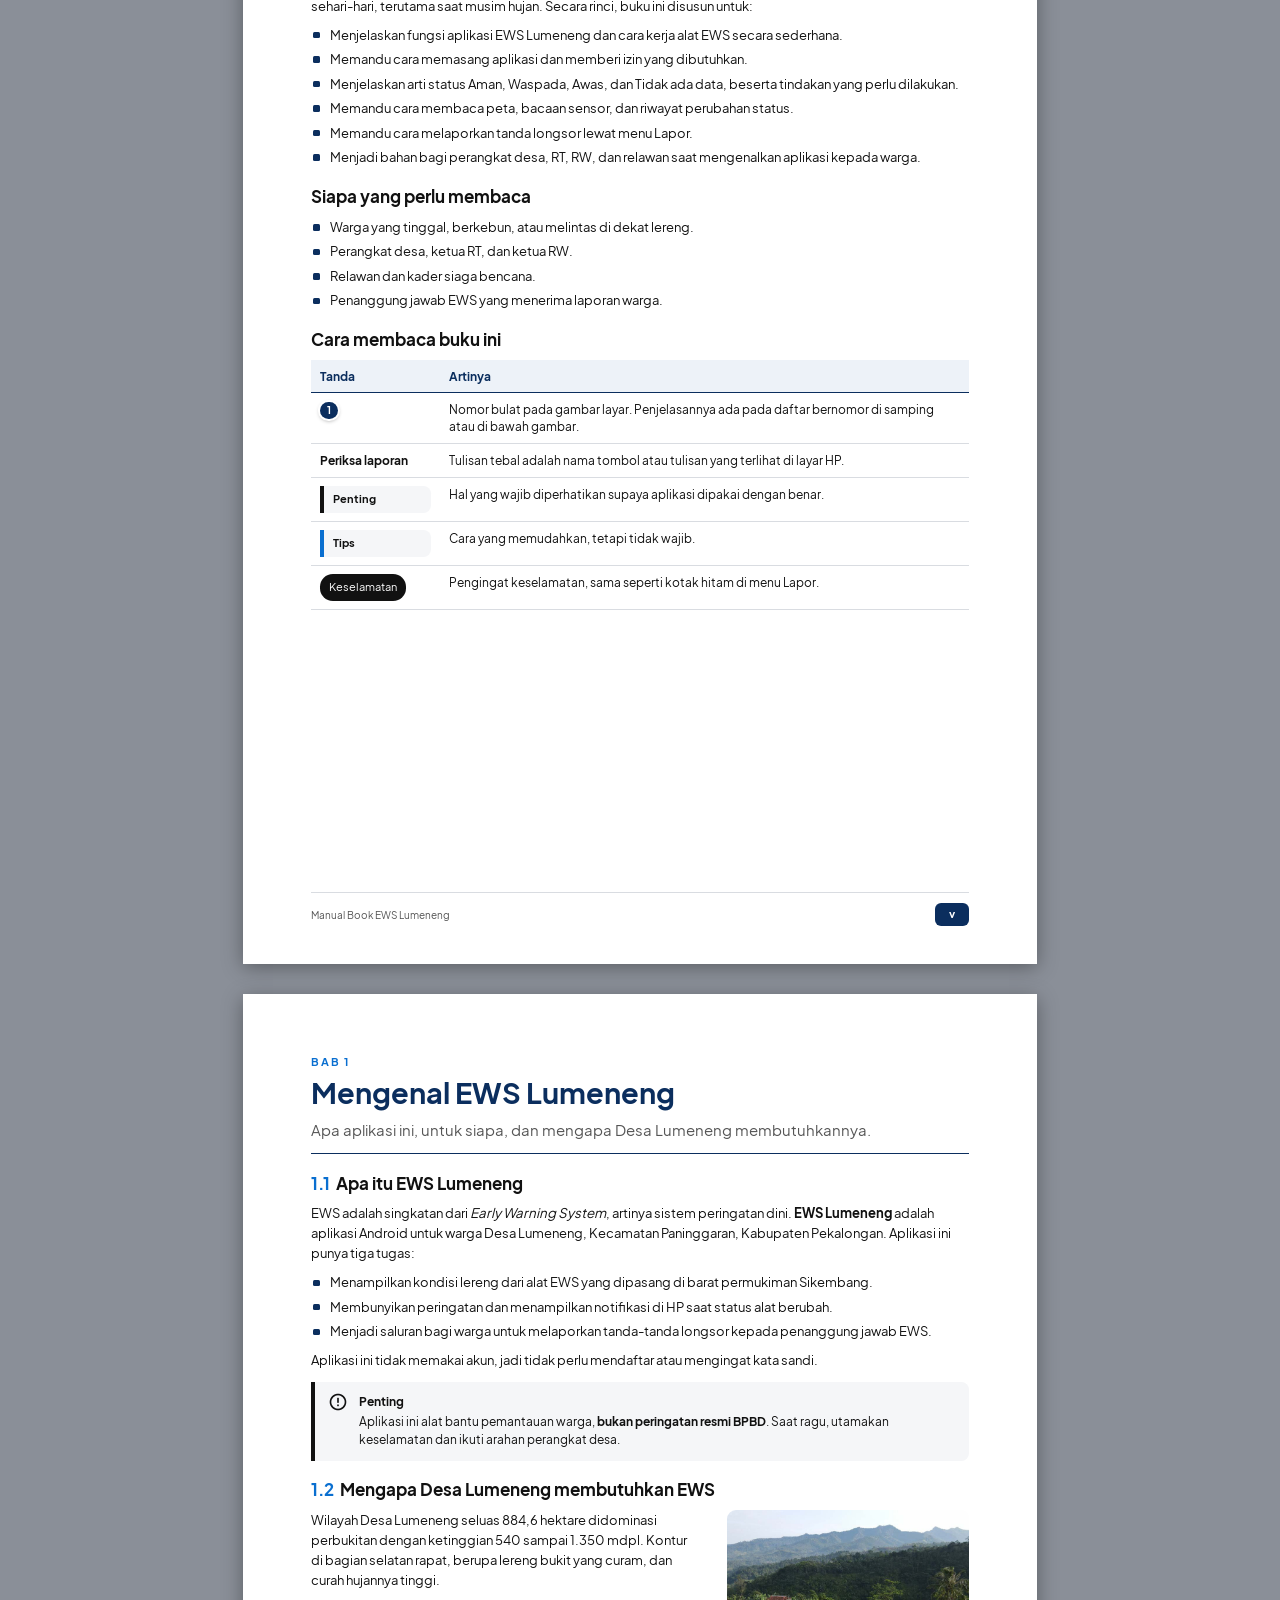
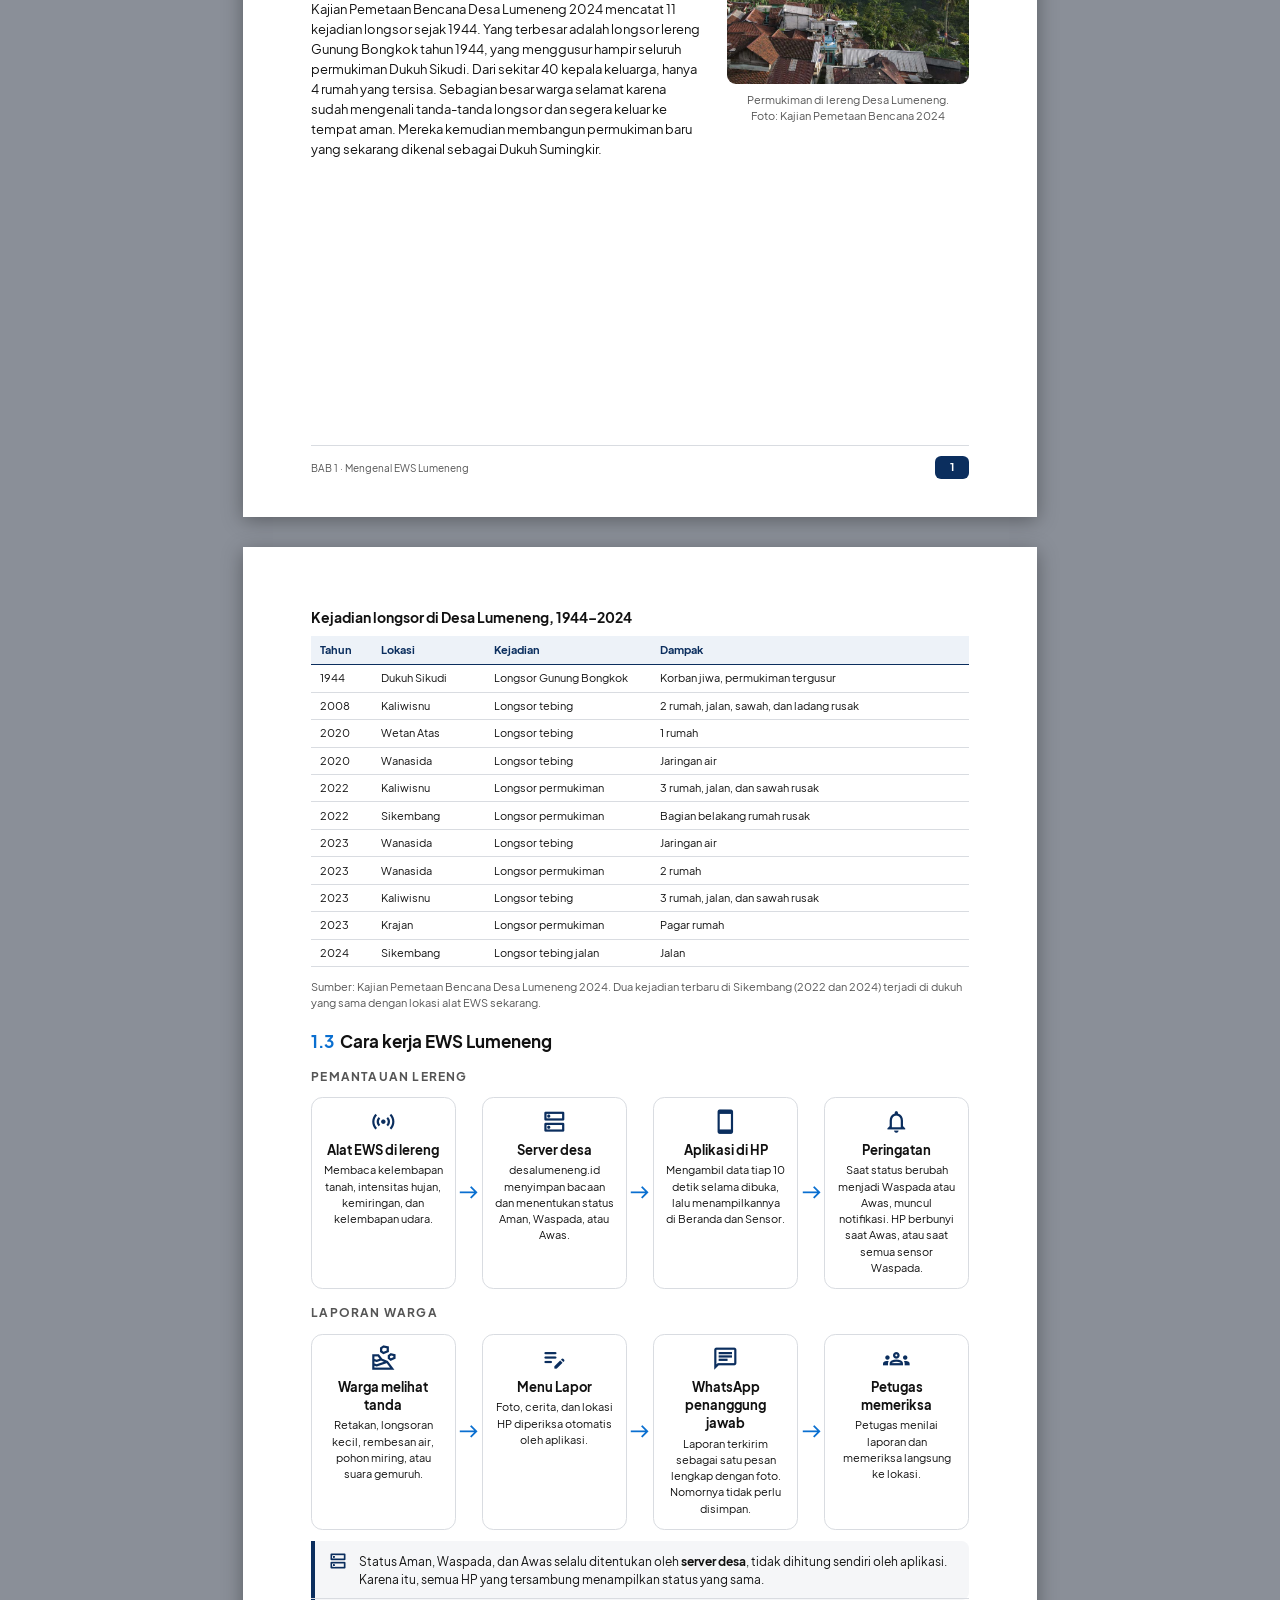
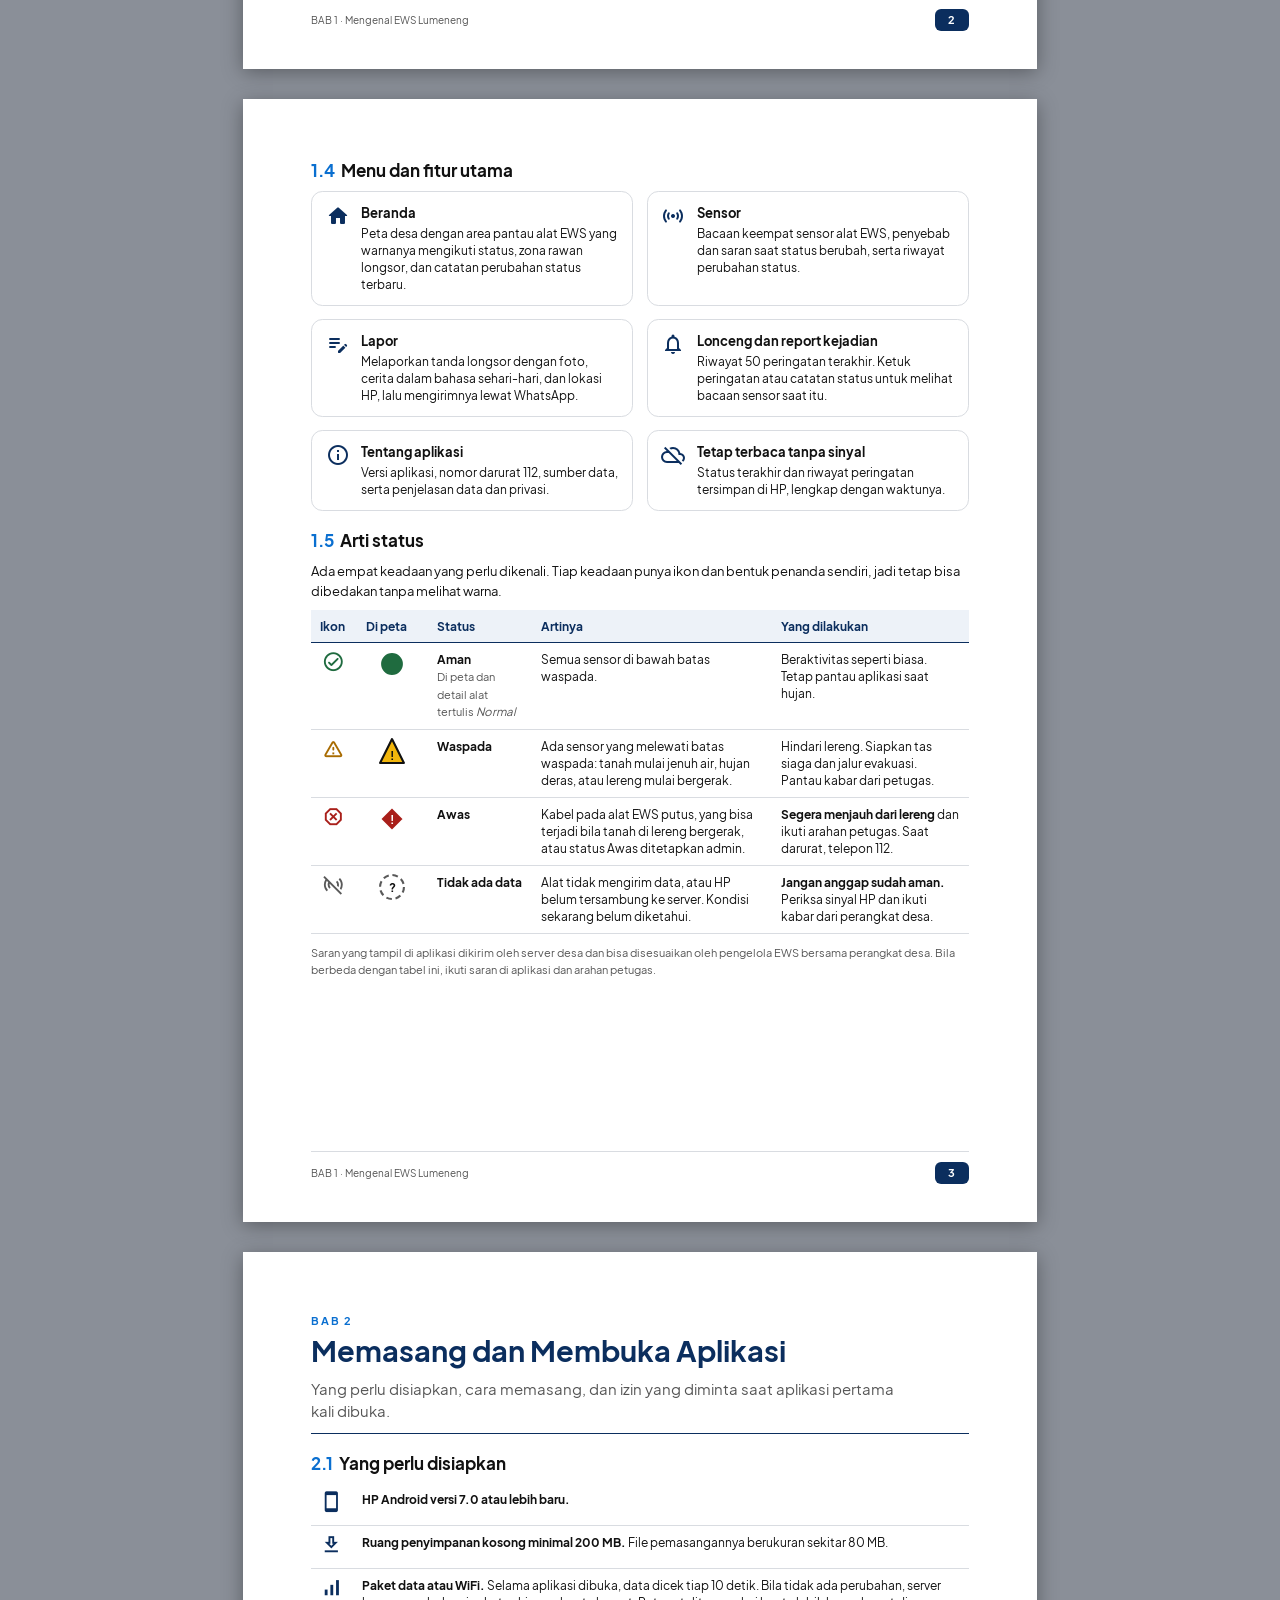
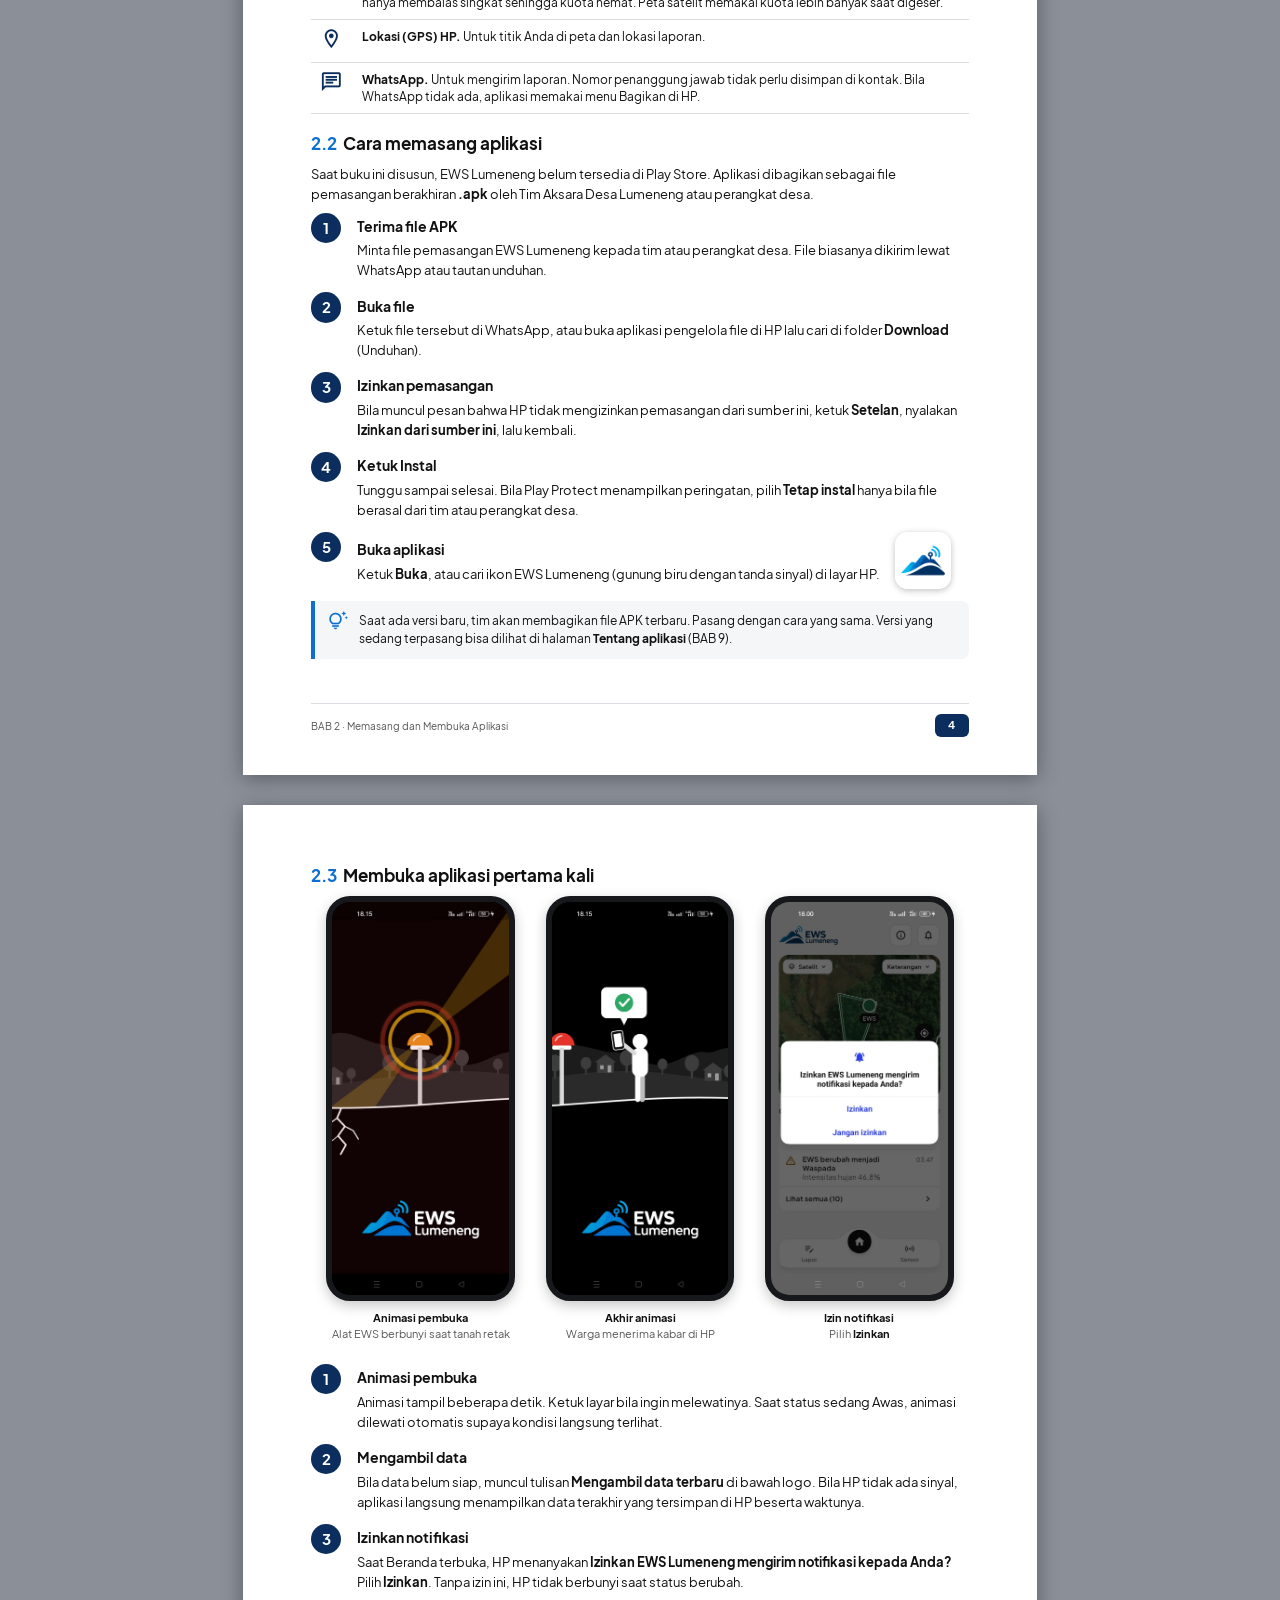
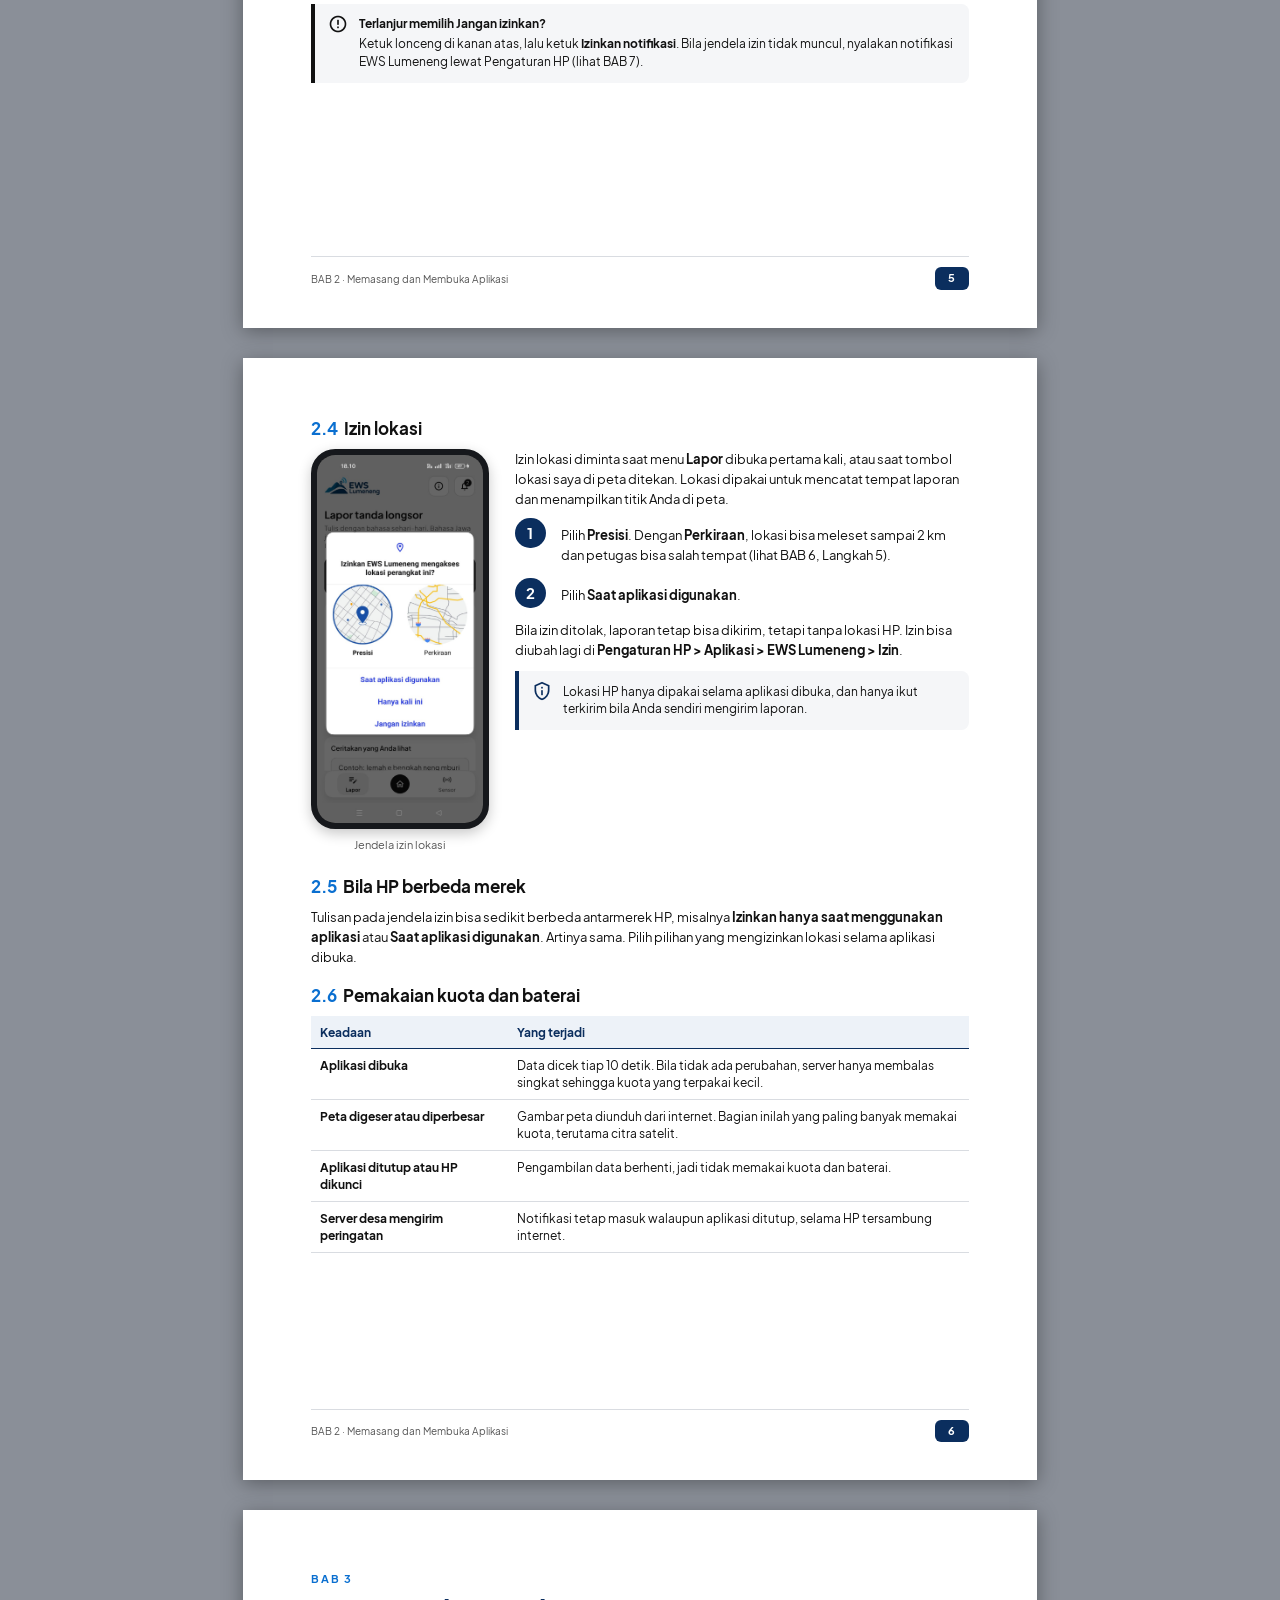
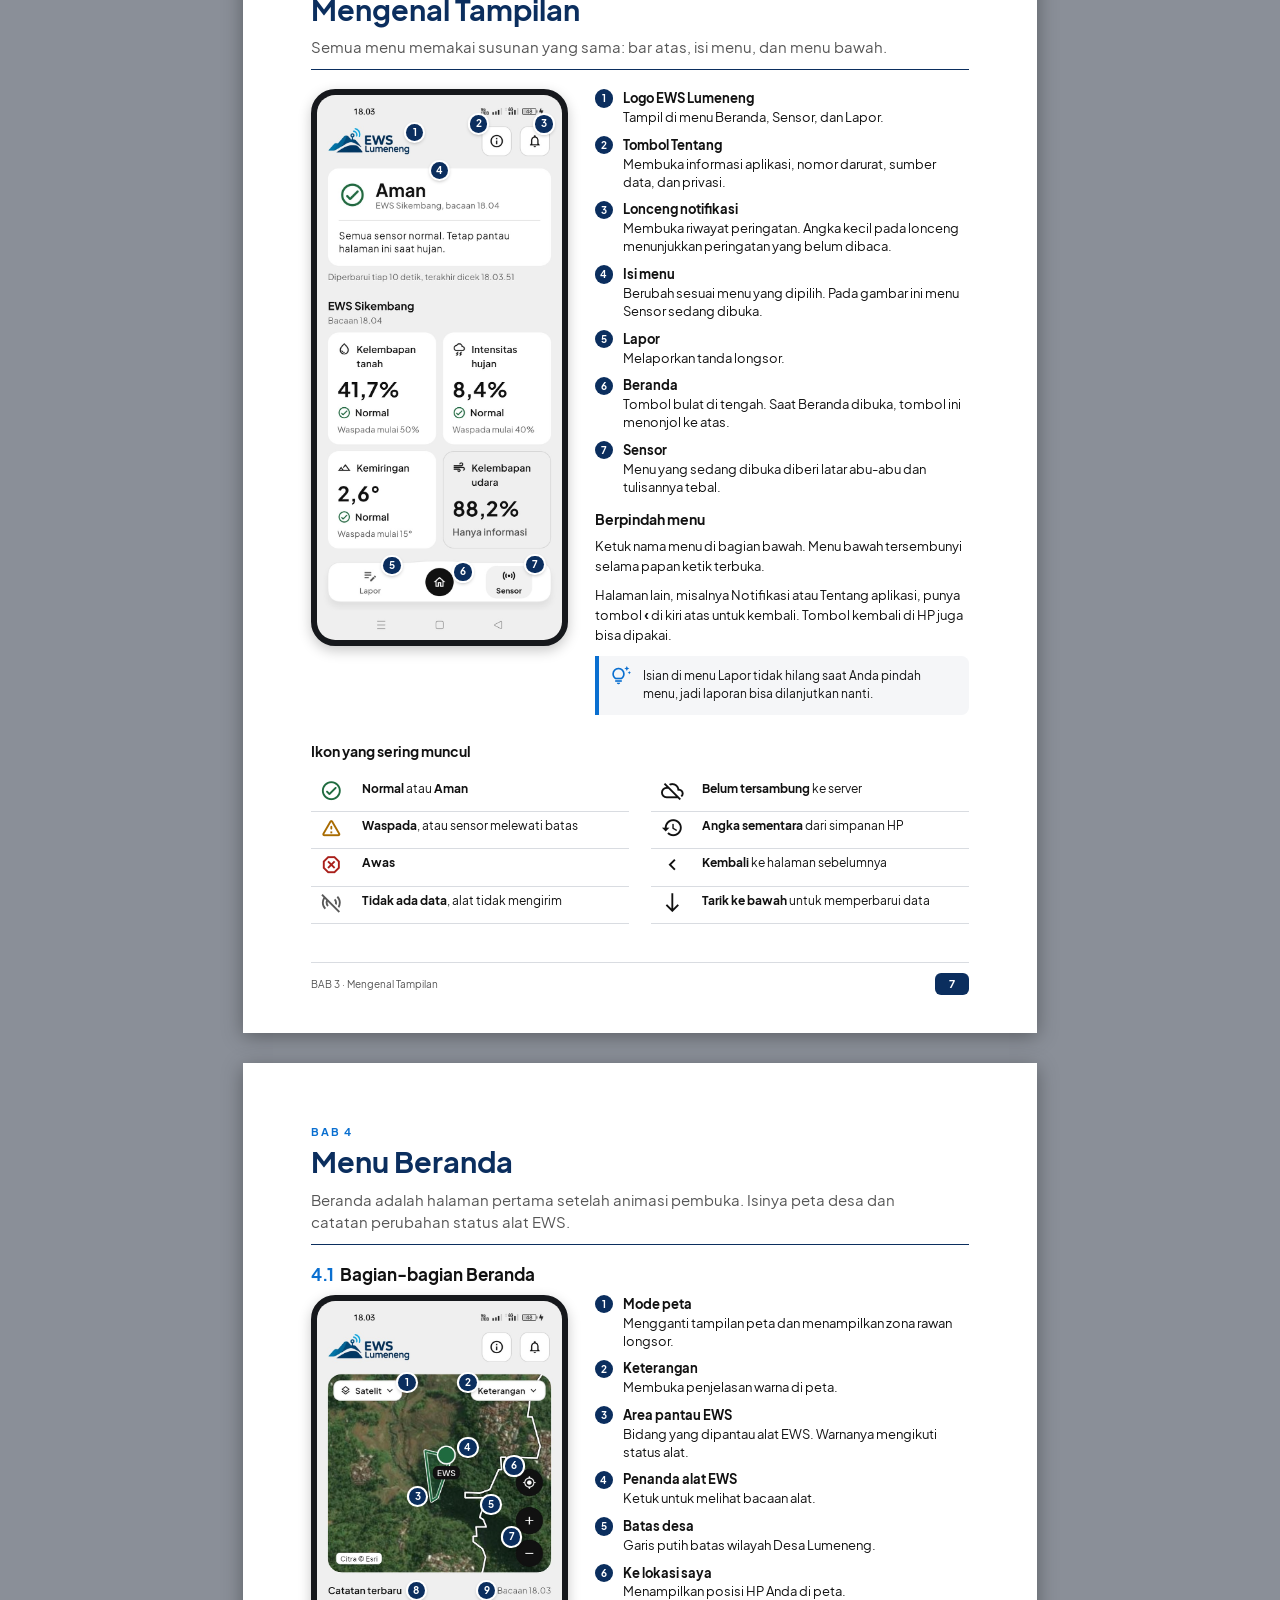
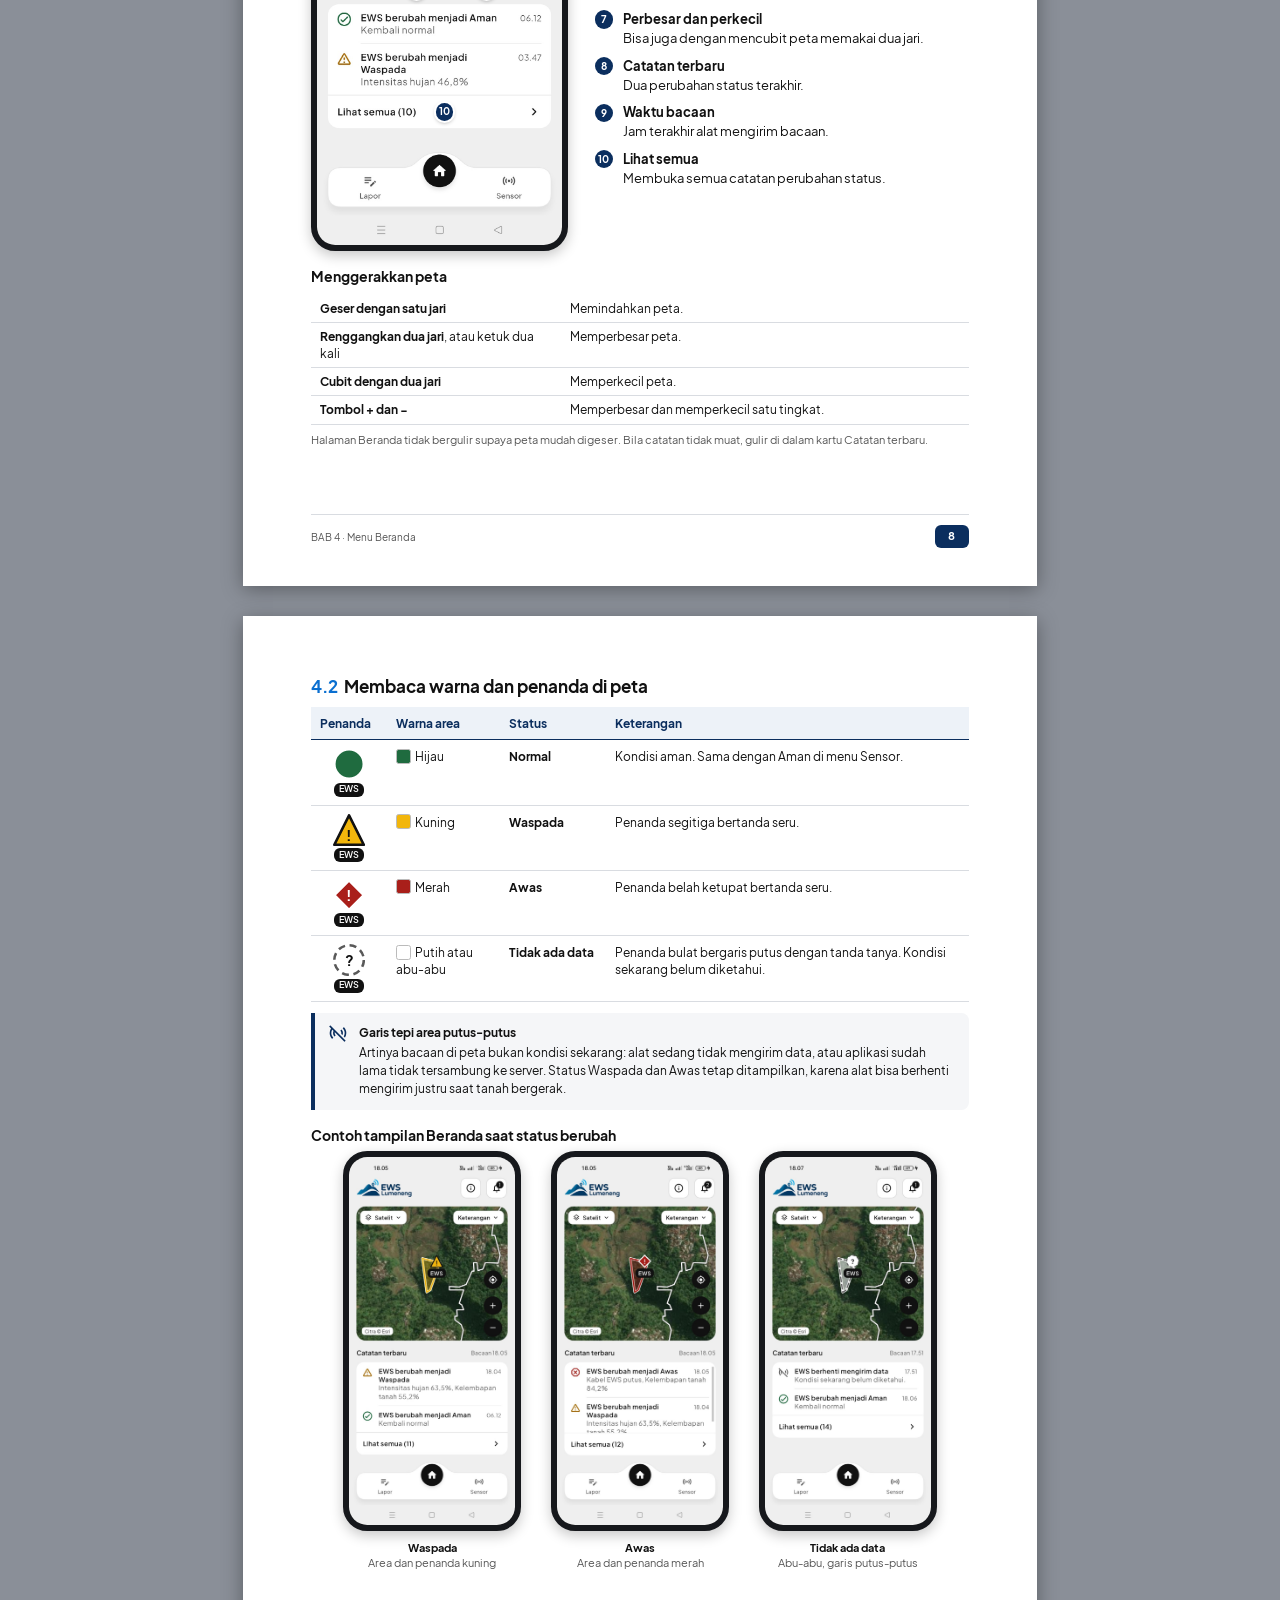
==== commit c321ecac: "docs: manual third edition, quiet Waspada from some sensors BAB 7 explains that Waspada from some se" ====
--- a/manual_book/sumber/manual.html
+++ b/manual_book/sumber/manual.html
@@ -63,8 +63,8 @@
   <dl class="meta">
     <dt>Judul</dt><dd>Manual Book Aplikasi EWS Lumeneng</dd>
     <dt>Isi</dt><dd>Panduan memasang dan memakai aplikasi peringatan dini tanah longsor EWS Lumeneng</dd>
-    <dt>Untuk aplikasi</dt><dd>EWS Lumeneng versi 1.0.1, HP Android</dd>
-    <dt>Edisi</dt><dd>Kedua, November 2026</dd>
+    <dt>Untuk aplikasi</dt><dd>EWS Lumeneng versi 1.0.2, HP Android</dd>
+    <dt>Edisi</dt><dd>Ketiga, November 2026</dd>
     <dt>Disusun oleh</dt><dd>Tim Aksara Desa Lumeneng 2026<br>Program Mahasiswa Berdampak, Universitas IVET</dd>
     <dt>Untuk</dt><dd>Warga dan Pemerintah Desa Lumeneng, Kecamatan Paninggaran, Kabupaten Pekalongan, Jawa Tengah</dd>
     <dt>Data alat EWS</dt><dd>Server EWS desa, desalumeneng.id</dd>
@@ -254,7 +254,7 @@
     <div class="arrow"><i class="mi">&#xe216;</i></div>
     <div class="node"><i class="mi">&#xf3a9;</i><b>Aplikasi di HP</b>Mengambil data tiap 10 detik selama dibuka, lalu menampilkannya di Beranda dan Sensor.</div>
     <div class="arrow"><i class="mi">&#xe216;</i></div>
-    <div class="node"><i class="mi">&#xe451;</i><b>Peringatan</b>Saat status berubah menjadi Waspada atau Awas, HP berbunyi dan muncul notifikasi.</div>
+    <div class="node"><i class="mi">&#xe451;</i><b>Peringatan</b>Saat status berubah menjadi Waspada atau Awas, muncul notifikasi. HP berbunyi saat Awas, atau saat semua sensor Waspada.</div>
   </div>
   <div class="flow-title">Laporan warga</div>
   <div class="flow">
@@ -1123,7 +1123,7 @@
   <div class="chapter-head">
     <div class="bab">Bab 7</div>
     <h1>Notifikasi dan Peringatan</h1>
-    <div class="lead mb0">Saat status alat berubah menjadi Waspada atau Awas, HP berbunyi dan muncul notifikasi. Semua peringatan tercatat di lonceng dan bisa dibuka report-nya.</div>
+    <div class="lead mb0">Saat status alat berubah menjadi Waspada atau Awas, muncul notifikasi. HP hanya berbunyi untuk Awas dan untuk Waspada dari semua sensor. Semua peringatan tercatat di lonceng dan bisa dibuka report-nya.</div>
   </div>
 
   <h2><span class="n">7.1</span>Peringatan di HP</h2>
@@ -1133,14 +1133,15 @@
   </div>
   <table class="tbl mt4">
     <tr><th style="width:56mm">Keadaan</th><th>Yang terjadi di HP</th></tr>
-    <tr><td><i class="mi c-waspada">&#xf02a0;</i> Status berubah menjadi <b>Waspada</b></td><td>HP berbunyi dengan suara peringatan Waspada dan muncul notifikasi.</td></tr>
+    <tr><td><i class="mi c-waspada">&#xf02a0;</i> <b>Waspada</b> dari sebagian sensor</td><td>Muncul notifikasi Waspada <b>tanpa bunyi dan tanpa getar</b>.</td></tr>
+    <tr><td><i class="mi c-waspada">&#xf02a0;</i> <b>Waspada</b> dari semua sensor</td><td>HP berbunyi dengan suara peringatan Waspada dan muncul notifikasi. Hanya sekali selama status masih Waspada.</td></tr>
     <tr><td><i class="mi c-awas">&#xef9e;</i> Status berubah menjadi <b>Awas</b></td><td>HP berbunyi dengan suara peringatan Awas yang berbeda, dan muncul notifikasi.</td></tr>
-    <tr><td><i class="mi c-stale">&#xf359;</i> Alat <b>berhenti mengirim data</b></td><td>Muncul notifikasi <i>Tidak ada data</i> <b>tanpa bunyi dan tanpa getar</b>, supaya HP tidak berbunyi berulang kali saat sinyal alat putus-sambung.</td></tr>
+    <tr><td><i class="mi c-stale">&#xf359;</i> Alat <b>berhenti mengirim data</b></td><td>Muncul notifikasi <i>Tidak ada data</i> <b>tanpa bunyi dan tanpa getar</b>, juga bila bacaan terakhirnya Waspada.</td></tr>
     <tr><td><i class="mi c-normal">&#xf634;</i> Kembali <b>Normal</b></td><td>Tidak berbunyi. Cukup dicatat di lonceng.</td></tr>
     <tr><td>Aplikasi baru dibuka</td><td>Tidak berbunyi. Kondisi saat itu dicatat di lonceng bila bukan Normal.</td></tr>
     <tr><td>Sinyal HP putus</td><td>Tidak berbunyi. Sinyal yang putus bukan perubahan kondisi lereng.</td></tr>
   </table>
-  <p>Suara peringatan mengikuti <b>volume nada dering</b>, bukan volume notifikasi, supaya terdengar lebih keras.</p>
+  <p><b>Semua sensor</b> berarti kelembapan tanah, intensitas hujan, dan kemiringan. Kelembapan udara hanya informasi, jadi tidak ikut dihitung. Suara peringatan mengikuti <b>volume nada dering</b>, bukan volume notifikasi, supaya terdengar lebih keras.</p>
   <div class="note important">
     <i class="mi">&#xe238;</i>
     <div><span class="nt">Saat aplikasi ditutup</span><p>Aplikasi hanya mengecek data selama dibuka. Saat aplikasi ditutup, peringatan hanya masuk bila dikirim server desa lewat internet. Karena itu, saat hujan deras, buka aplikasi EWS Lumeneng untuk melihat kondisi terbaru.</p></div>
@@ -1169,7 +1170,7 @@
 
   <h2 id="s7-3"><span class="n">7.3</span>Bila HP tidak berbunyi</h2>
   <div class="step"><div class="sn">1</div><div class="sb"><h3>Periksa izin notifikasi</h3><p>Buka lonceng. Bila muncul kartu <b>Notifikasi HP belum diizinkan</b>, ketuk <b>Izinkan notifikasi</b>. Bila jendela izin tidak muncul, buka <b>Pengaturan HP &gt; Aplikasi &gt; EWS Lumeneng &gt; Notifikasi</b> lalu nyalakan.</p></div></div>
-  <div class="step"><div class="sn">2</div><div class="sb"><h3>Periksa kategori peringatan</h3><p>Di pengaturan notifikasi EWS Lumeneng, pastikan <b>Peringatan Awas</b> dan <b>Peringatan Waspada</b> menyala. Kategori <b>Alat tidak mengirim data</b> memang dibuat tanpa suara.</p></div></div>
+  <div class="step"><div class="sn">2</div><div class="sb"><h3>Periksa kategori peringatan</h3><p>Di pengaturan notifikasi EWS Lumeneng, pastikan <b>Peringatan Awas</b> dan <b>Peringatan Waspada</b> menyala. Kategori <b>Waspada sebagian sensor</b> dan <b>Alat tidak mengirim data</b> memang dibuat tanpa suara.</p></div></div>
   <div class="step"><div class="sn">3</div><div class="sb"><h3>Naikkan volume nada dering</h3><p>Matikan mode senyap atau jangan ganggu bila ingin peringatan tetap terdengar.</p></div></div>
   <div class="step"><div class="sn">4</div><div class="sb"><h3>Periksa internet dan penghemat baterai</h3><p>Pastikan HP tersambung internet. Pada HP yang memakai penghemat baterai ketat, keluarkan EWS Lumeneng dari daftar aplikasi yang dibatasi.</p></div></div>
   <div class="footer"><span class="fl"></span><span class="pn"></span></div>
@@ -1245,7 +1246,7 @@
     <div class="grow">
       <h3 class="mt0">Isi halaman</h3>
       <ul class="dots">
-        <li><b>Versi aplikasi</b>, misalnya <i>Versi 1.0.1 (2)</i>. Bandingkan dengan versi terbaru dari tim untuk tahu apakah aplikasi perlu diperbarui.</li>
+        <li><b>Versi aplikasi</b>, misalnya <i>Versi 1.0.2 (3)</i>. Bandingkan dengan versi terbaru dari tim untuk tahu apakah aplikasi perlu diperbarui.</li>
         <li><b>Keadaan darurat</b>: telepon <b>112</b>, layanan darurat nasional yang gratis.</li>
         <li><b>Sumber data</b>: server EWS desa, kajian 2024, dan peta dasar.</li>
         <li><b>Data dan privasi</b>.</li>
@@ -1278,7 +1279,7 @@
     <tr><td><b>Muncul <i>Belum tersambung ke server</i></b></td><td>Sinyal lemah, kuota habis, atau server sedang gangguan.</td><td>Periksa data seluler atau WiFi. Aplikasi mencoba lagi tiap 10 detik. Di menu Sensor, tarik layar ke bawah.</td></tr>
     <tr><td><b>Area EWS abu-abu dengan garis putus-putus</b></td><td>Alat tidak mengirim data, atau data di HP sudah lebih dari 15 menit.</td><td>Jangan anggap aman. Periksa sinyal dan ikuti kabar dari perangkat desa (BAB 8).</td></tr>
     <tr><td><b>Gambar peta kosong atau abu-abu</b></td><td>Sinyal lemah saat memuat gambar peta.</td><td>Ketuk <b>Coba lagi</b> di pojok peta, atau tunggu sinyal membaik.</td></tr>
-    <tr><td><b>HP tidak berbunyi saat status berubah</b></td><td>Izin notifikasi belum diberikan, volume nada dering kecil, atau mode senyap aktif.</td><td>Ikuti langkah di BAB 7.3.</td></tr>
+    <tr><td><b>HP tidak berbunyi saat status berubah</b></td><td>Waspada baru dari sebagian sensor (memang tanpa bunyi), izin notifikasi belum diberikan, volume nada dering kecil, atau mode senyap aktif.</td><td>Ikuti langkah di BAB 7.3.</td></tr>
     <tr><td><b>Report tidak menampilkan bacaan sensor</b></td><td>Kejadian lebih dari 7 hari lalu, atau sinyal lemah.</td><td>Untuk kejadian baru, periksa sinyal lalu ketuk <b>Coba lagi</b> (4.8).</td></tr>
     <tr><td><b>Lupa versi aplikasi yang terpasang</b></td><td>—</td><td>Buka <b>Tentang aplikasi</b>. Versi tertulis di bawah logo.</td></tr>
   </table>
